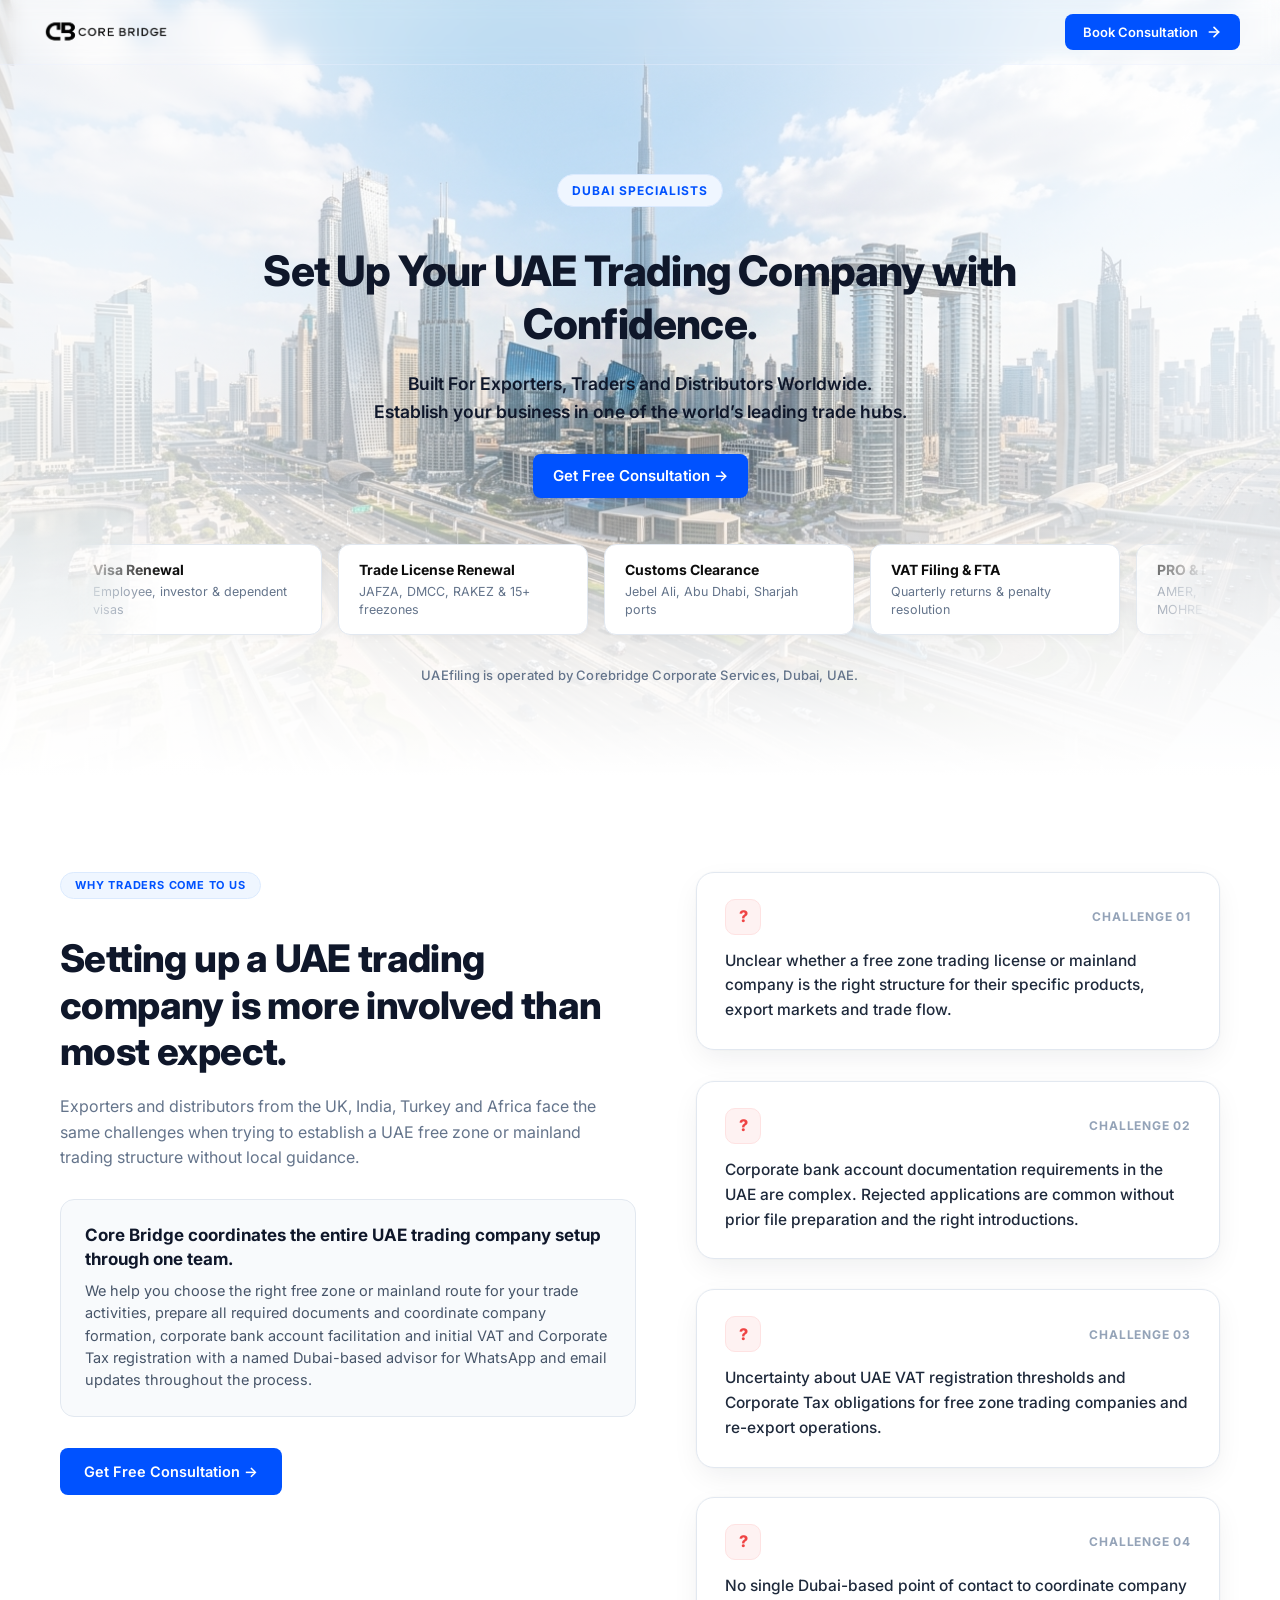
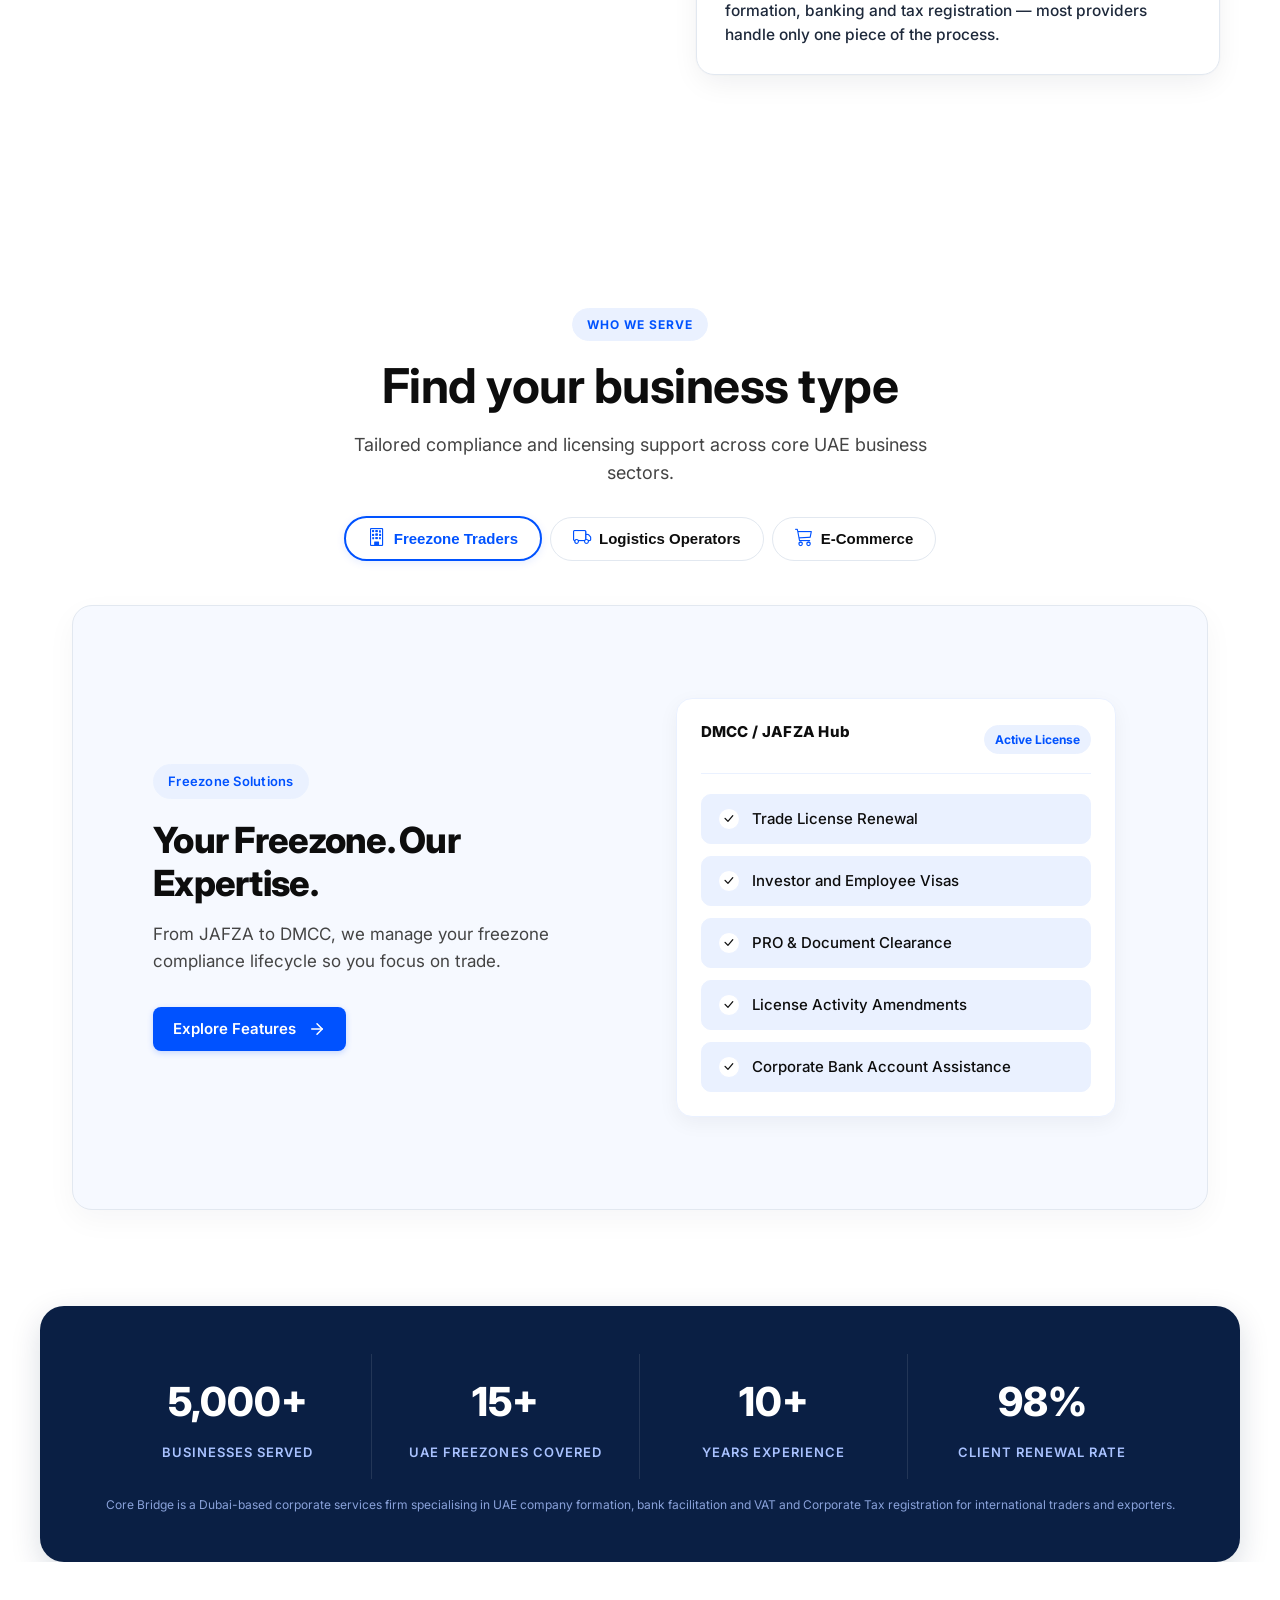
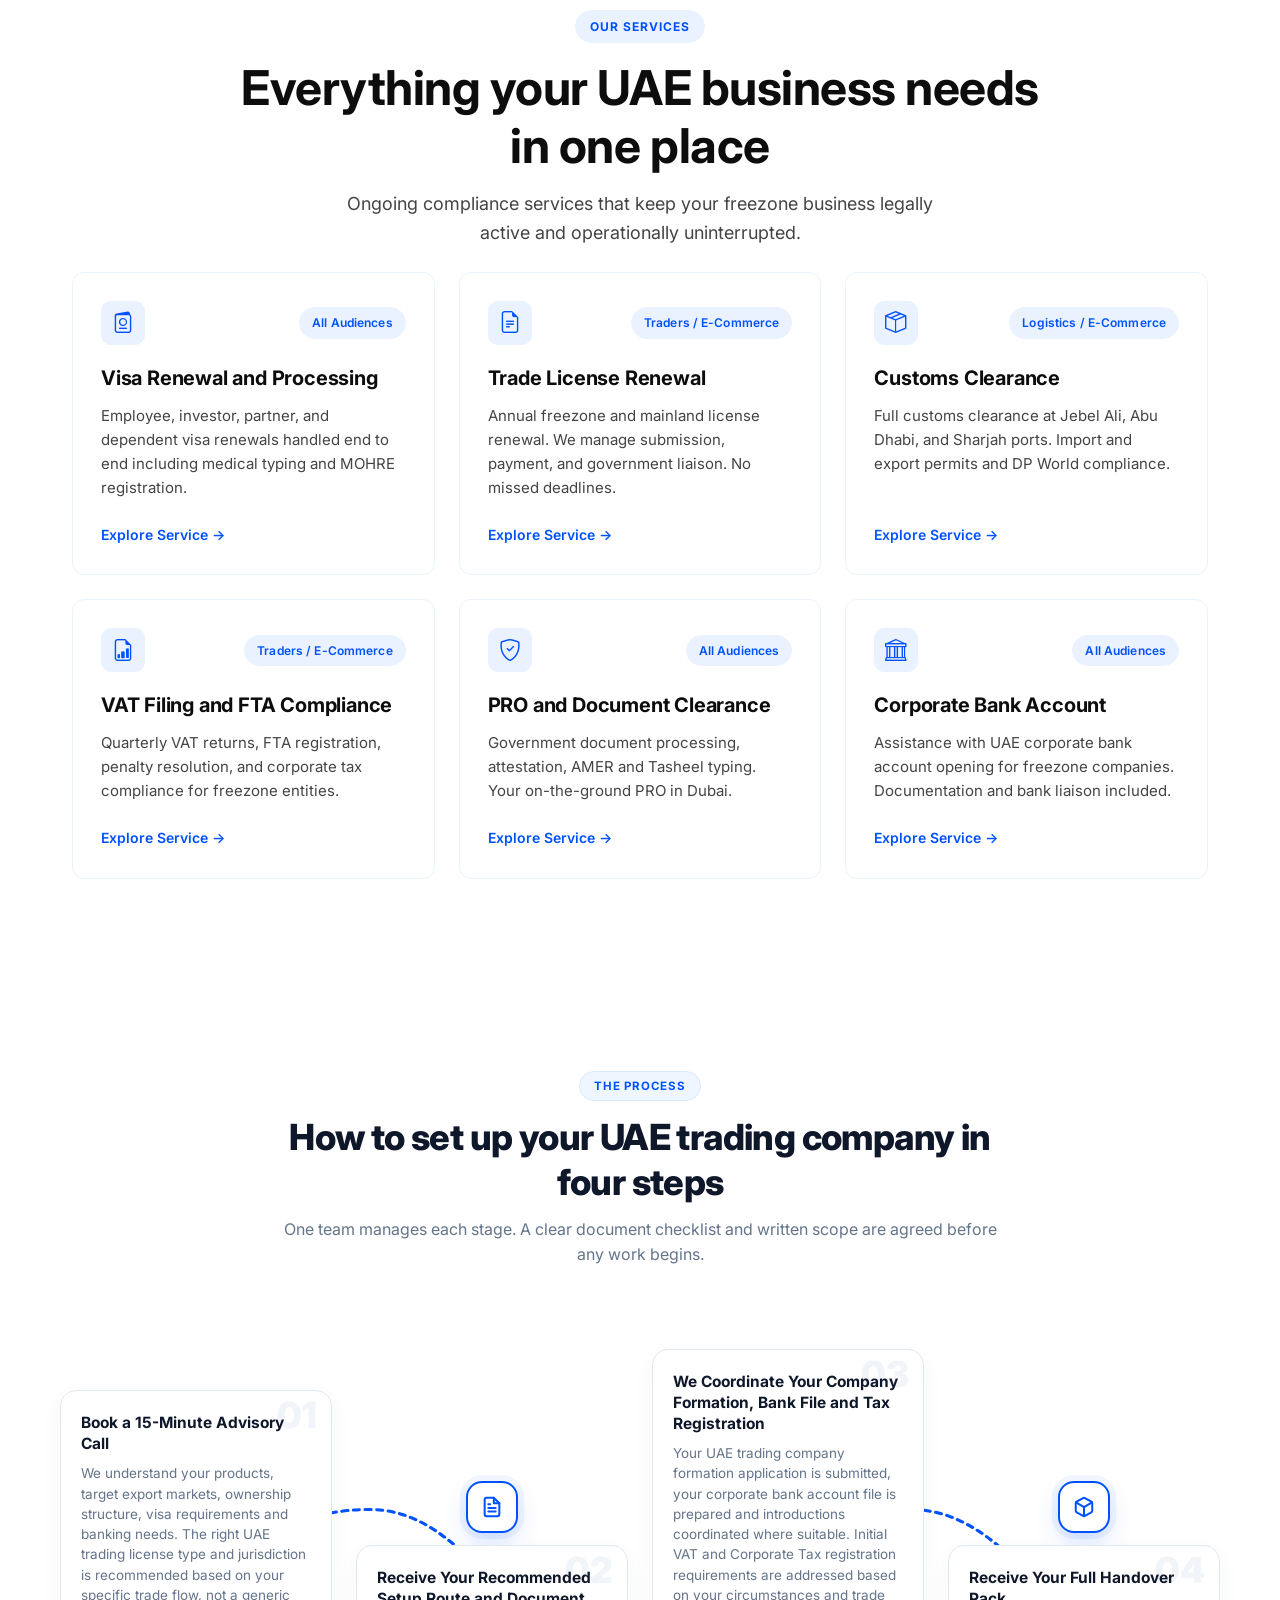
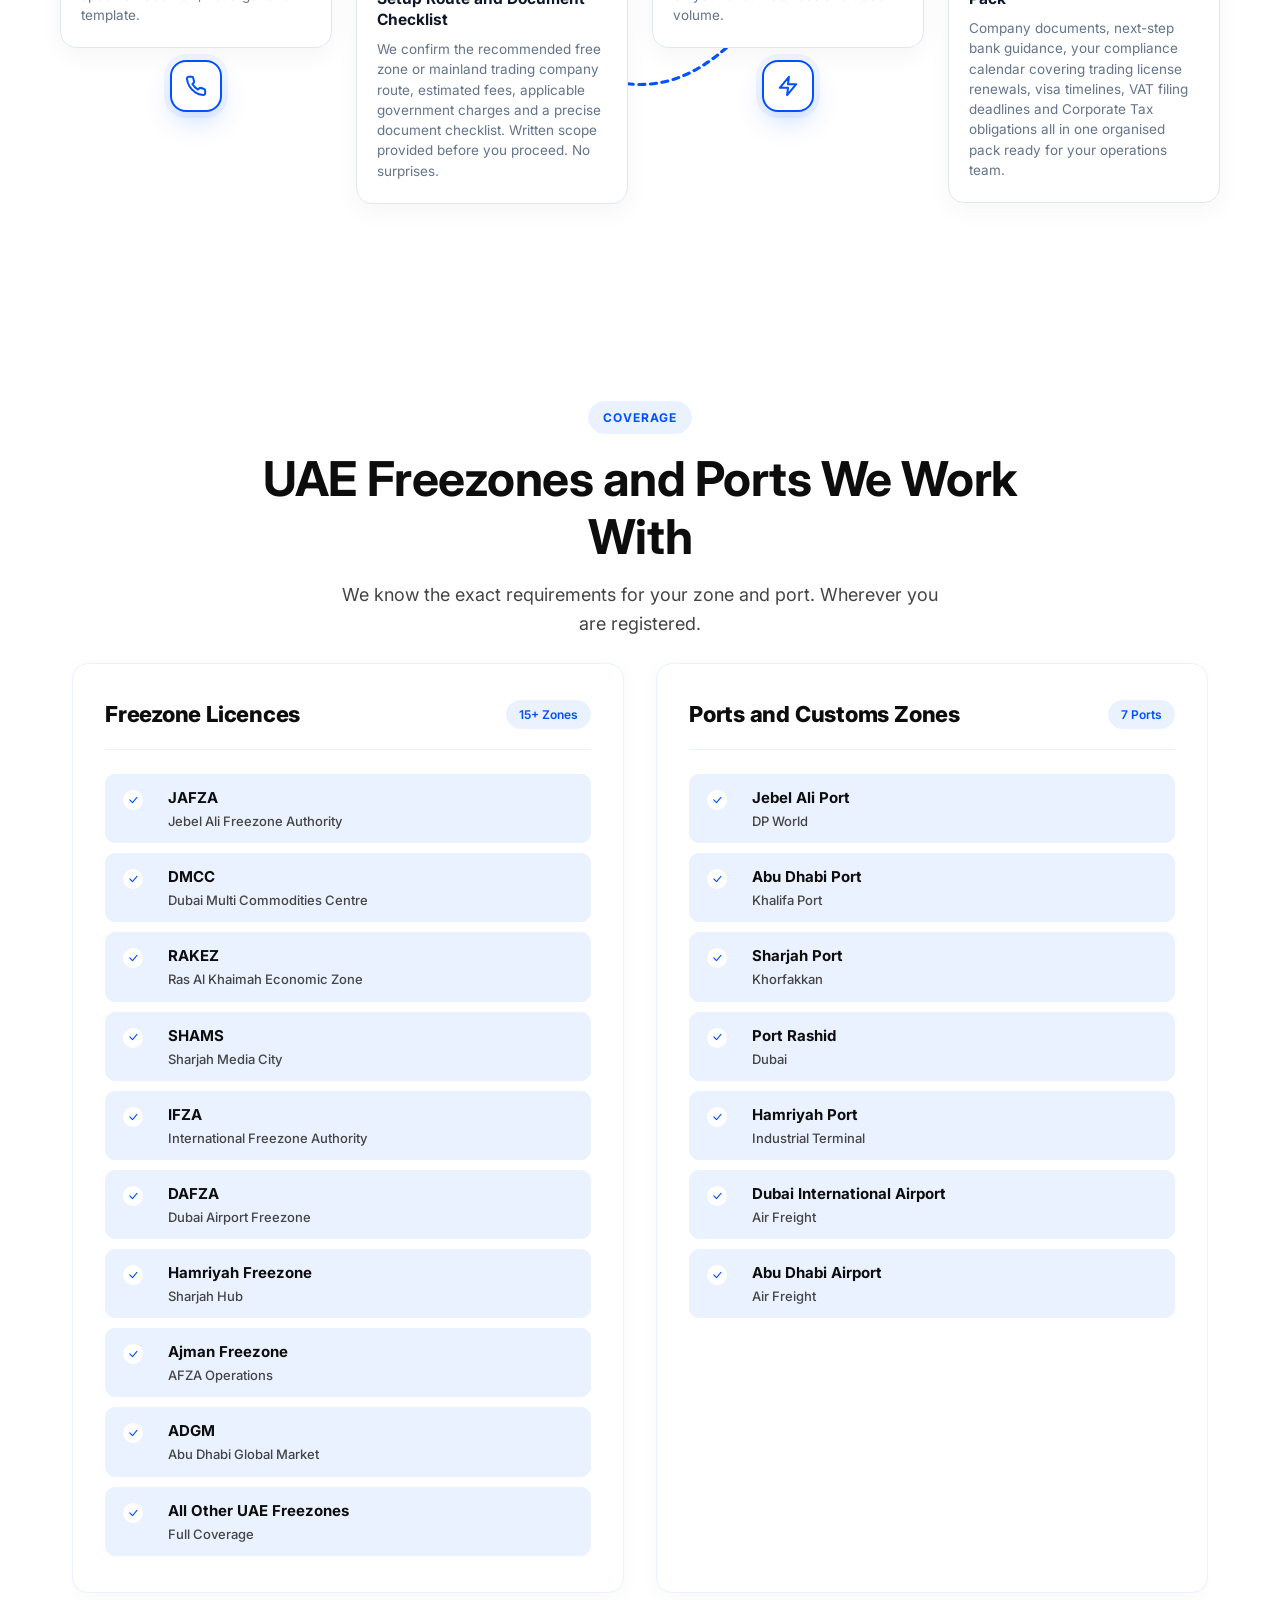
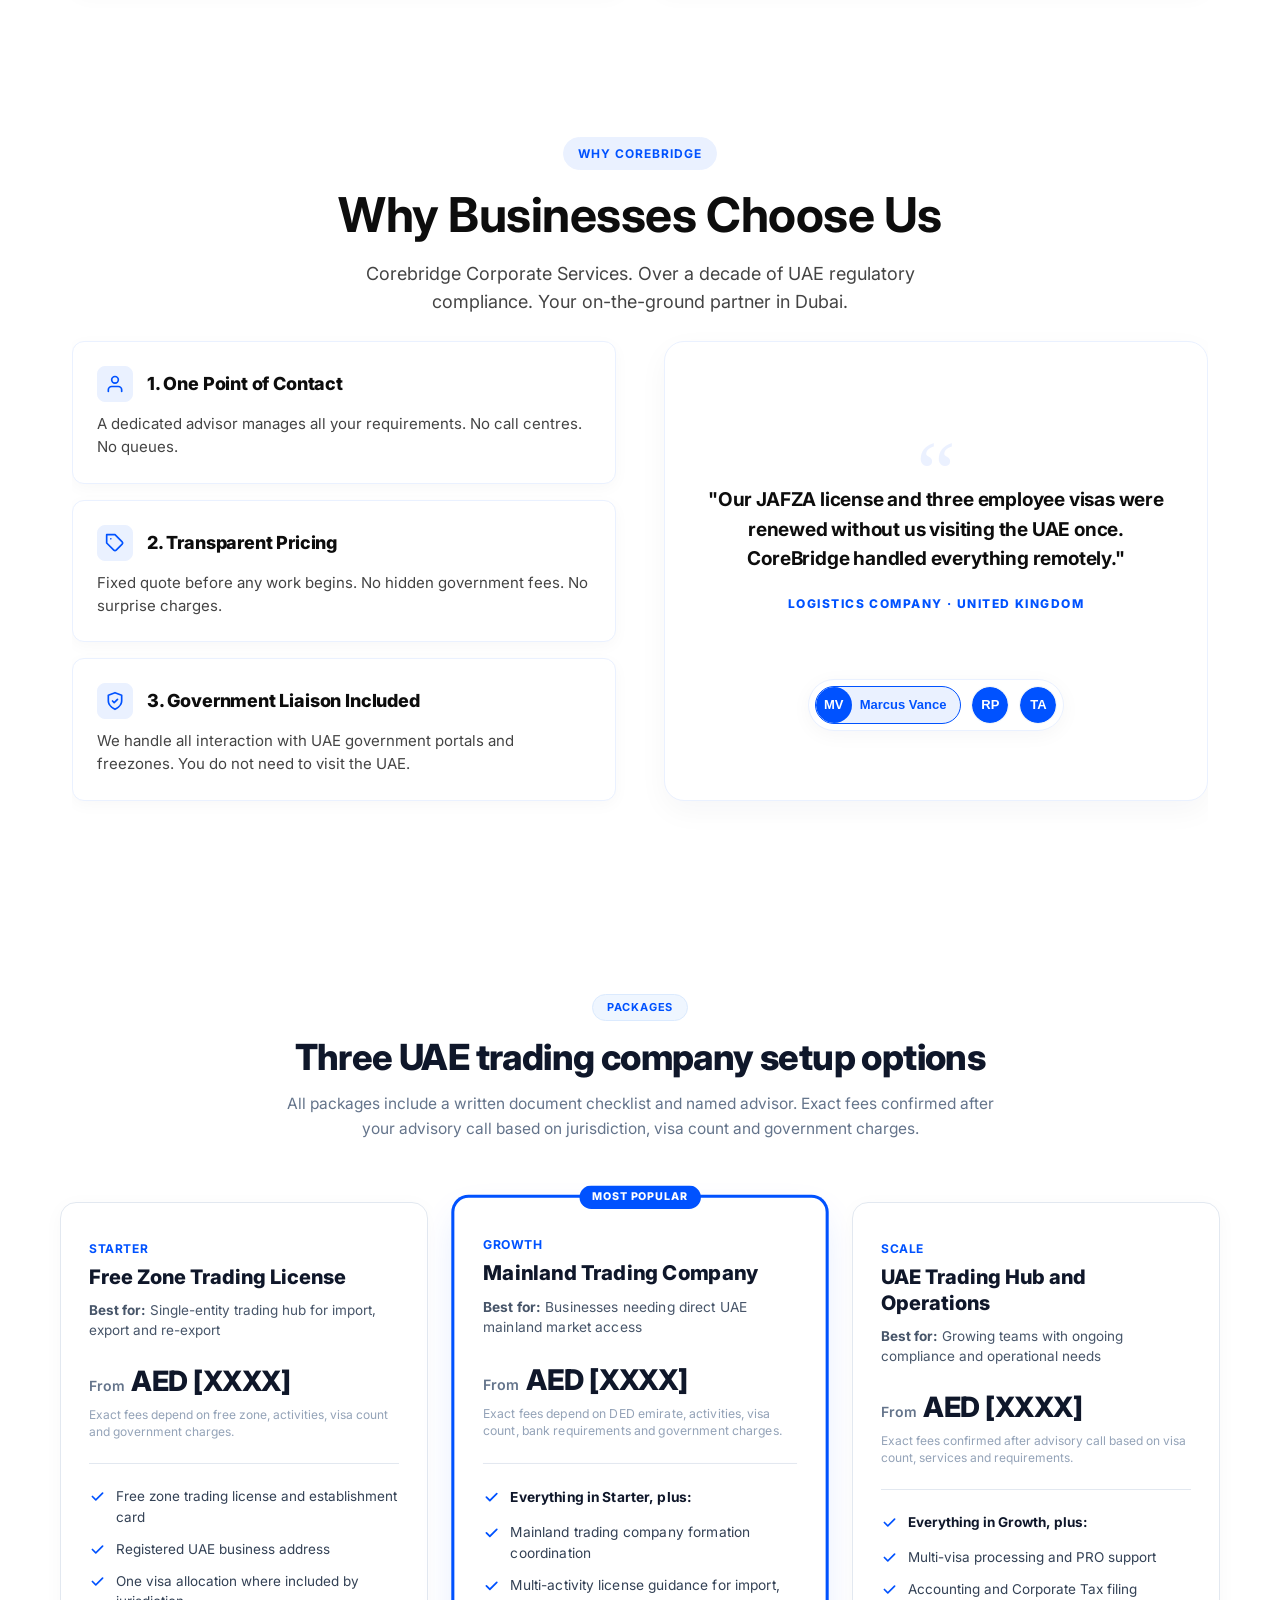
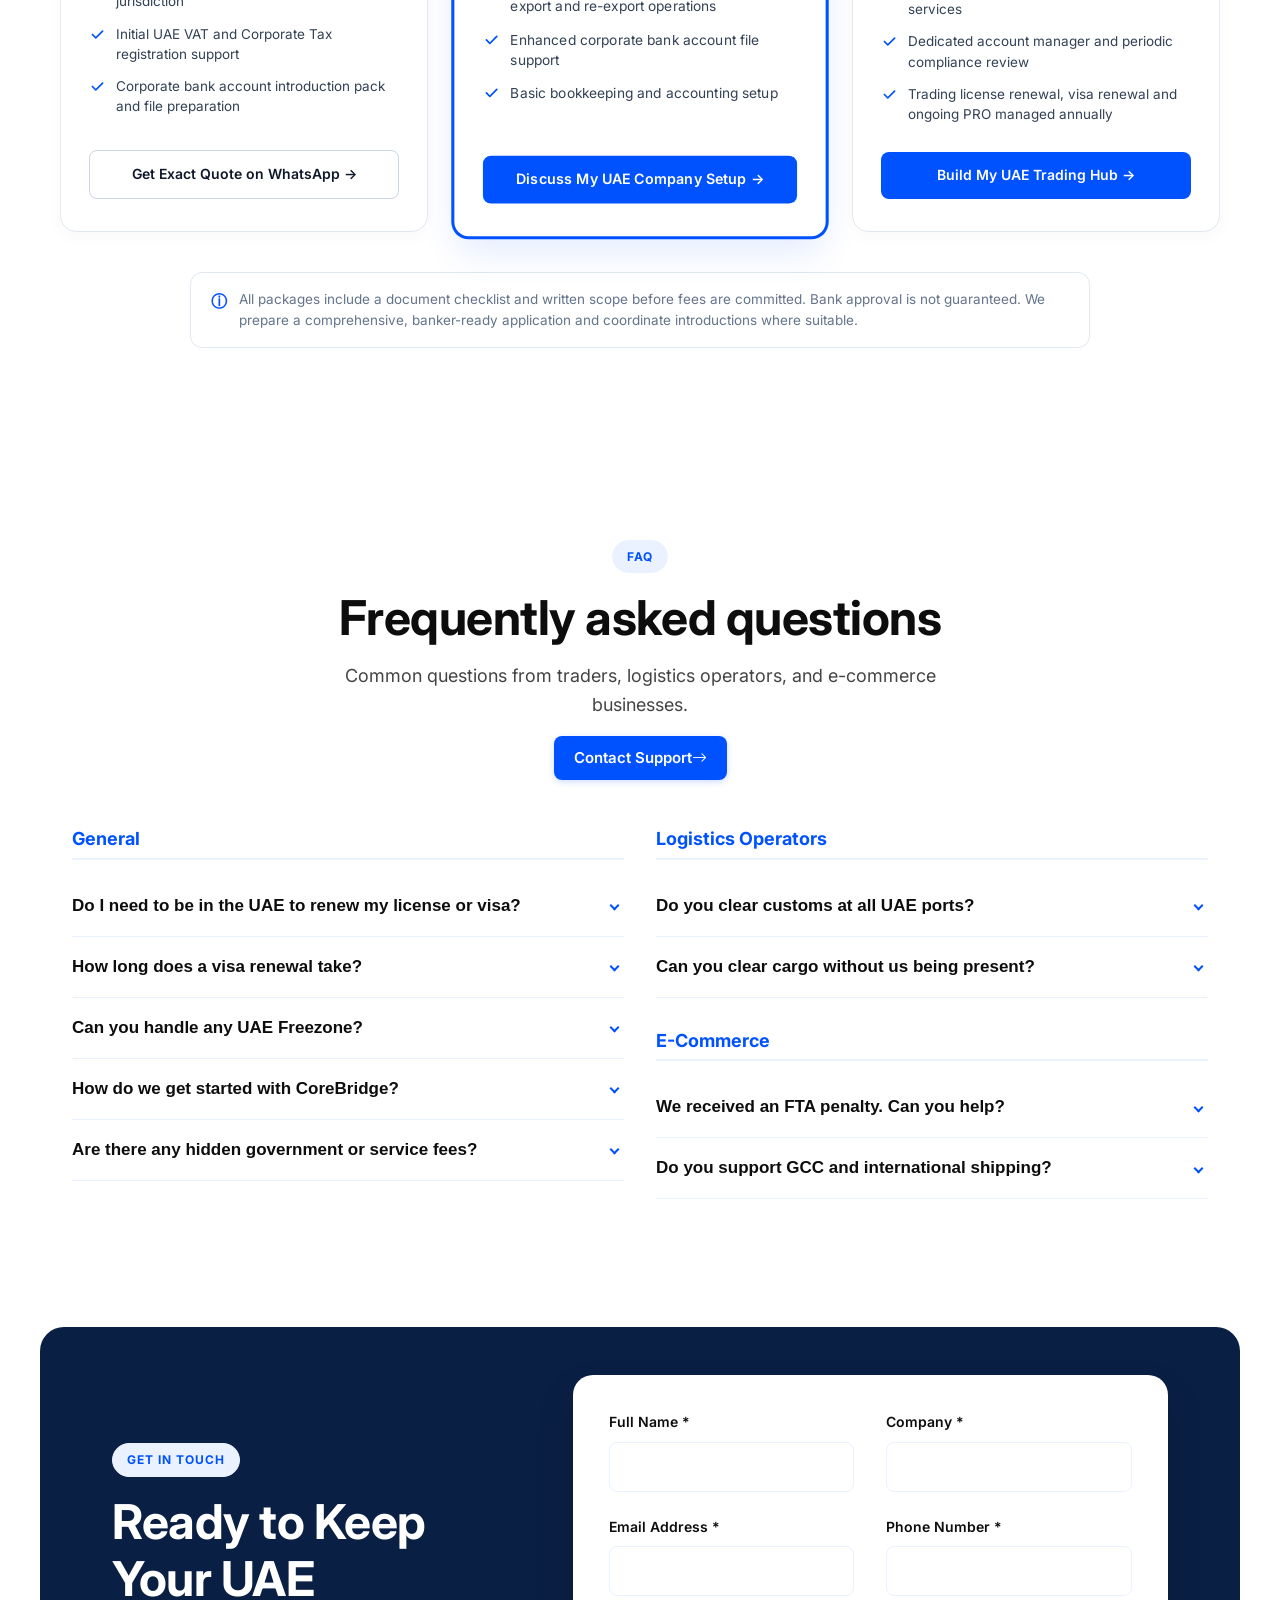
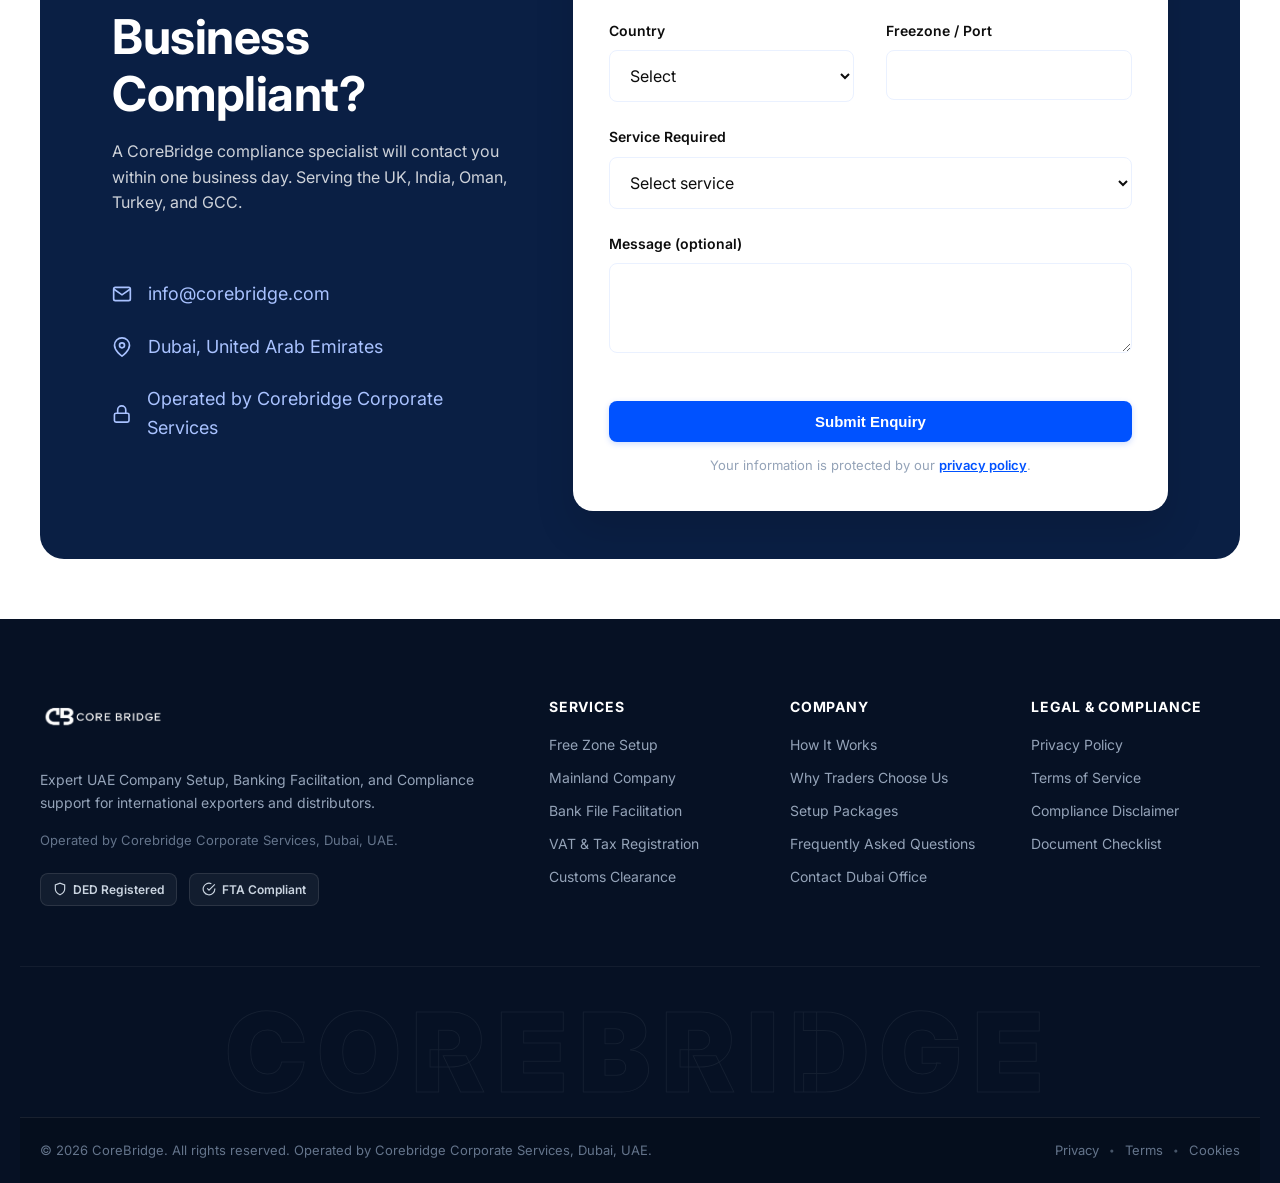
==== index.html @ 7301db58 "style(hero): format hero title to 2 clean lines on mobile and balance subtitle proportions" ====
<!DOCTYPE html>
<html lang="en">

<head>
    <meta charset="UTF-8">
    <meta name="viewport" content="width=device-width, initial-scale=1.0">
    <title>CoreBridge - Compliance Solutions</title>
    <link rel="icon"
        href="[data-uri]"
        type="image/x-icon">
    <meta name="description"
        content="Expert UAE Compliance. Visa renewals, trade license renewals, PRO services, customs clearance, and VAT filing.">
    <link rel="preconnect" href="https://fonts.googleapis.com">
    <link rel="preconnect" href="https://fonts.gstatic.com" crossorigin>
    <link href="https://fonts.googleapis.com/css2?family=Inter:wght@400;500;600;700;800&display=swap" rel="stylesheet">
    <link rel="stylesheet" href="styles.css?v=2">
    <link rel="stylesheet" href="https://cdn.jsdelivr.net/npm/bootstrap-icons@1.11.3/font/bootstrap-icons.min.css">
</head>

<body>

    <!-- 1. Navbar -->
    <nav class="navbar" id="navbar">
        <div class="container navbar-inner">
            <a href="#" class="logo-link">
                <img src="assest/cb logo.png" alt="CoreBridge Logo" class="logo-img">
                <span class="sr-only">CoreBridge</span>
            </a>
            <div class="nav-contact">
                <a href="tel:+971586450918" class="nav-cta-btn"
                    style="background-color: #0052FF !important; color: #FFFFFF !important; border: none !important;">
                    <span>Book Consultation</span>
                    <svg class="nav-cta-arrow" xmlns="http://www.w3.org/2000/svg" width="16" height="16"
                        viewBox="0 0 24 24" fill="none" stroke="currentColor" stroke-width="2.5" stroke-linecap="round"
                        stroke-linejoin="round">
                        <line x1="5" y1="12" x2="19" y2="12"></line>
                        <polyline points="12 5 19 12 12 19"></polyline>
                    </svg>
                </a>
                <button class="hamburger" aria-label="Toggle navigation">
                    <svg viewBox="0 0 24 24" width="24" height="24" stroke="currentColor" stroke-width="2" fill="none">
                        <line x1="3" y1="12" x2="21" y2="12"></line>
                        <line x1="3" y1="6" x2="21" y2="6"></line>
                        <line x1="3" y1="18" x2="21" y2="18"></line>
                    </svg>
                </button>
            </div>
        </div>
    </nav>

    <!-- Mobile Navigation Overlay -->
    <div class="mobile-nav-overlay mobile-menu" id="mobile-nav">
        <div class="mobile-menu-header">
            <div class="mobile-logo-wrap">
                <img src="assest/cb logo.png" alt="Core Bridge Logo" class="mobile-nav-logo" onerror="this.onerror=null; this.src='assest/cb logo.png';">
            </div>
            <button class="mobile-close-btn mobile-menu-close" id="mobile-menu-close" aria-label="Close Menu">&times;</button>
        </div>
        <nav class="mobile-nav-links mobile-nav-content">
            <a href="#why-traders-come-to-us" class="mobile-link mobile-nav-link">Why Us</a>
            <a href="#who-we-serve" class="mobile-link mobile-nav-link">Who We Serve</a>
            <a href="#process" class="mobile-link mobile-nav-link">The Process</a>
            <a href="#packages" class="mobile-link mobile-nav-link">Packages</a>
            <a href="#faq" class="mobile-link mobile-nav-link">FAQ</a>
            <a href="#contact" class="mobile-cta-btn mobile-nav-link">Get In Touch &rarr;</a>
        </nav>
    </div>

    <!-- 2. Hero Section -->
    <header class="hero hero-section hero-bg-skyline" id="hero">
        <div class="container hero-inner hero-container">
            <div class="hero-pill-badge pill-badge section-eyebrow"
                style="background-color: #EFF6FF !important; color: #0052FF !important; border: 1px solid #DBEAFE !important;">DUBAI SPECIALISTS</div>
            <h1 class="hero-title">Set Up Your UAE Trading Company <br class="mobile-only-break">with Confidence.</h1>
            <p class="hero-subtitle">
                Built For Exporters, Traders and Distributors Worldwide.<br class="desktop-break"> 
                Establish your business in one of the world’s leading trade hubs.
            </p>
            <div class="hero-actions hero-cta-group">
                <a href="#contact" class="btn btn-flow btn-primary"
                    style="background-color: #0052FF !important; color: #FFFFFF !important; border: none !important;">
                    <span class="btn-flow-text">Get Free Consultation &rarr;</span>
                </a>
            </div>

            <div class="hero-features-wrapper">
                <div class="hero-features-track">
                    <!-- Set 1 (Original 5) -->
                    <div class="feature-card">
                        <h4>Visa Renewal</h4>
                        <p>Employee, investor & dependent visas</p>
                    </div>
                    <div class="feature-card">
                        <h4>Trade License Renewal</h4>
                        <p>JAFZA, DMCC, RAKEZ & 15+ freezones</p>
                    </div>
                    <div class="feature-card">
                        <h4>Customs Clearance</h4>
                        <p>Jebel Ali, Abu Dhabi, Sharjah ports</p>
                    </div>
                    <div class="feature-card">
                        <h4>VAT Filing & FTA</h4>
                        <p>Quarterly returns & penalty resolution</p>
                    </div>
                    <div class="feature-card">
                        <h4>PRO & Document</h4>
                        <p>AMER, Tasheel, attestation & MOHRE</p>
                    </div>

                    <!-- Set 2 (Duplicate 5 for seamless infinite loop) -->
                    <div class="feature-card">
                        <h4>Visa Renewal</h4>
                        <p>Employee, investor & dependent visas</p>
                    </div>
                    <div class="feature-card">
                        <h4>Trade License Renewal</h4>
                        <p>JAFZA, DMCC, RAKEZ & 15+ freezones</p>
                    </div>
                    <div class="feature-card">
                        <h4>Customs Clearance</h4>
                        <p>Jebel Ali, Abu Dhabi, Sharjah ports</p>
                    </div>
                    <div class="feature-card">
                        <h4>VAT Filing & FTA</h4>
                        <p>Quarterly returns & penalty resolution</p>
                    </div>
                    <div class="feature-card">
                        <h4>PRO & Document</h4>
                        <p>AMER, Tasheel, attestation & MOHRE</p>
                    </div>
                </div>
            </div>
            <p class="hero-operated-highlight">
                UAEfiling is operated by Corebridge Corporate Services, Dubai, UAE.
            </p>
        </div>
    </header>

    <!-- Section 2.5: Why Traders Come to Us -->
    <section class="traders-section" id="why-traders-come-to-us">
        <div class="traders-container">

            <!-- Left Column: Sticky Solution Content -->
            <div class="traders-left-sticky">
                <div class="traders-pill-badge">WHY TRADERS COME TO US</div>

                <h2 class="traders-main-title">Setting up a UAE trading company is more involved than most expect.</h2>

                <p class="traders-intro-desc">
                    Exporters and distributors from the UK, India, Turkey and Africa face the same challenges when
                    trying to establish a UAE free zone or mainland trading structure without local guidance.
                </p>

                <div class="traders-solution-box">
                    <h3 class="solution-heading">Core Bridge coordinates the entire UAE trading company setup through
                        one team.</h3>
                    <p class="solution-desc">
                        We help you choose the right free zone or mainland route for your trade activities, prepare all
                        required documents and coordinate company formation, corporate bank account facilitation and
                        initial VAT and Corporate Tax registration with a named Dubai-based advisor for WhatsApp and
                        email updates throughout the process.
                    </p>
                </div>

                <div class="traders-action-row">
                    <a href="#contact" class="traders-btn-primary">Get Free Consultation &rarr;</a>
                </div>
            </div>

            <!-- Right Column: Stacking Sticky Challenge Cards -->
            <div class="traders-right-stack">

                <!-- Card 1 -->
                <div class="stack-challenge-card" style="--card-index: 0;">
                    <div class="challenge-card-inner">
                        <div class="challenge-header">
                            <div class="challenge-icon-box">
                                <span class="q-mark">?</span>
                            </div>
                            <span class="challenge-badge">Challenge 01</span>
                        </div>
                        <p class="challenge-text">
                            Unclear whether a free zone trading license or mainland company is the right structure for
                            their specific products, export markets and trade flow.
                        </p>
                    </div>
                </div>

                <!-- Card 2 -->
                <div class="stack-challenge-card" style="--card-index: 1;">
                    <div class="challenge-card-inner">
                        <div class="challenge-header">
                            <div class="challenge-icon-box">
                                <span class="q-mark">?</span>
                            </div>
                            <span class="challenge-badge">Challenge 02</span>
                        </div>
                        <p class="challenge-text">
                            Corporate bank account documentation requirements in the UAE are complex. Rejected
                            applications are common without prior file preparation and the right introductions.
                        </p>
                    </div>
                </div>

                <!-- Card 3 -->
                <div class="stack-challenge-card" style="--card-index: 2;">
                    <div class="challenge-card-inner">
                        <div class="challenge-header">
                            <div class="challenge-icon-box">
                                <span class="q-mark">?</span>
                            </div>
                            <span class="challenge-badge">Challenge 03</span>
                        </div>
                        <p class="challenge-text">
                            Uncertainty about UAE VAT registration thresholds and Corporate Tax obligations for free
                            zone trading companies and re-export operations.
                        </p>
                    </div>
                </div>

                <!-- Card 4 -->
                <div class="stack-challenge-card" style="--card-index: 3;">
                    <div class="challenge-card-inner">
                        <div class="challenge-header">
                            <div class="challenge-icon-box">
                                <span class="q-mark">?</span>
                            </div>
                            <span class="challenge-badge">Challenge 04</span>
                        </div>
                        <p class="challenge-text">
                            No single Dubai-based point of contact to coordinate company formation, banking and tax
                            registration &mdash; most providers handle only one piece of the process.
                        </p>
                    </div>
                </div>

            </div>
        </div>
    </section>

    <!-- 3. Audience Selector (Shadcn Feature108 Adaptation) -->
    <section class="serve-section" id="audience-selector">
        <div class="container">
            <div class="section-header center">
                <span class="section-eyebrow"
                    style="background-color: #EAF1FF !important; background: #EAF1FF !important; color: #0052FF !important; border: 1px solid #EAF1FF !important;">WHO
                    WE SERVE</span>
                <h2 class="section-title">Find your business type</h2>
                <p class="section-subtitle">Tailored compliance and licensing support across core UAE business sectors.
                </p>
            </div>

            <div class="serve-tabs-wrapper">
                <!-- Tabs Navigation Bar -->
                <div class="serve-tabs-nav" role="tablist">
                    <button class="serve-tab-trigger" data-state="active" data-target="serve-tab-1" role="tab"
                        aria-selected="true">
                        <i class="bi bi-building serve-tab-icon" style="font-size: 18px;"></i>
                        <span>Freezone Traders</span>
                    </button>
                    <button class="serve-tab-trigger" data-state="inactive" data-target="serve-tab-2" role="tab"
                        aria-selected="false">
                        <i class="bi bi-truck serve-tab-icon" style="font-size: 18px;"></i>
                        <span>Logistics Operators</span>
                    </button>
                    <button class="serve-tab-trigger" data-state="inactive" data-target="serve-tab-3" role="tab"
                        aria-selected="false">
                        <i class="bi bi-cart3 serve-tab-icon" style="font-size: 18px;"></i>
                        <span>E-Commerce</span>
                    </button>
                </div>

                <!-- Main Rounded Card Container (.serve-card-box) -->
                <div class="serve-card-box">
                    <!-- Tab 1 Panel: Freezone Traders -->
                    <div class="tab-panel active" id="serve-tab-1" role="tabpanel">
                        <div class="serve-panel-grid">
                            <div class="serve-panel-left">
                                <span class="serve-badge"
                                    style="background-color: #EAF1FF !important; background: #EAF1FF !important; color: #0052FF !important; border: 1px solid #EAF1FF !important;">Freezone
                                    Solutions</span>
                                <h3 class="serve-panel-title">Your Freezone. Our Expertise.</h3>
                                <p class="serve-panel-desc">From JAFZA to DMCC, we manage your freezone compliance
                                    lifecycle so you focus on trade.</p>
                                <a href="#contact" class="btn btn-flow serve-cta-btn"
                                    style="background-color: #0052FF !important; background: #0052FF !important; color: #FFFFFF !important; border: none !important;">
                                    <span class="btn-flow-text">Explore Features</span>
                                    <svg class="btn-flow-icon" xmlns="http://www.w3.org/2000/svg" width="18" height="18"
                                        viewBox="0 0 24 24" fill="none" stroke="currentColor" stroke-width="2"
                                        stroke-linecap="round" stroke-linejoin="round">
                                        <line x1="5" y1="12" x2="19" y2="12"></line>
                                        <polyline points="12 5 19 12 12 19"></polyline>
                                    </svg>
                                </a>
                            </div>
                            <div class="serve-panel-right">
                                <div class="serve-graphic-container">
                                    <div class="serve-graphic-card hub-showcase-card">
                                        <div class="graphic-card-header hub-header">
                                            <h4 class="graphic-chip">DMCC / JAFZA Hub</h4>
                                            <span class="graphic-status-tag active-license-pill"
                                                style="background-color: #EAF1FF !important; background: #EAF1FF !important; color: #0052FF !important; border: 1px solid #EAF1FF !important;">Active
                                                License</span>
                                        </div>
                                        <ul class="graphic-feature-list">
                                            <li><span class="check-dot"><i class="bi bi-check-lg"></i></span> Trade
                                                License Renewal</li>
                                            <li><span class="check-dot"><i class="bi bi-check-lg"></i></span> Investor
                                                and Employee Visas</li>
                                            <li><span class="check-dot"><i class="bi bi-check-lg"></i></span> PRO &
                                                Document Clearance</li>
                                            <li><span class="check-dot"><i class="bi bi-check-lg"></i></span> License
                                                Activity Amendments</li>
                                            <li><span class="check-dot"><i class="bi bi-check-lg"></i></span> Corporate
                                                Bank Account Assistance</li>
                                        </ul>
                                    </div>
                                </div>
                            </div>
                        </div>
                    </div>

                    <!-- Tab 2 Panel: Logistics Operators -->
                    <div class="tab-panel" id="serve-tab-2" role="tabpanel">
                        <div class="serve-panel-grid">
                            <div class="serve-panel-left">
                                <span class="serve-badge"
                                    style="background-color: #EAF1FF !important; background: #EAF1FF !important; color: #0052FF !important; border: 1px solid #EAF1FF !important;">Logistics
                                    Tactics</span>
                                <h3 class="serve-panel-title">Seamless Logistics, Dubai Focus.</h3>
                                <p class="serve-panel-desc">Simplify customs brokerage and VAT filing for your global
                                    supply chain hub in Dubai.</p>
                                <a href="#contact" class="btn btn-flow serve-cta-btn"
                                    style="background-color: #0052FF !important; background: #0052FF !important; color: #FFFFFF !important; border: none !important;">
                                    <span class="btn-flow-text">See Logistics Plans</span>
                                    <svg class="btn-flow-icon" xmlns="http://www.w3.org/2000/svg" width="18" height="18"
                                        viewBox="0 0 24 24" fill="none" stroke="currentColor" stroke-width="2"
                                        stroke-linecap="round" stroke-linejoin="round">
                                        <line x1="5" y1="12" x2="19" y2="12"></line>
                                        <polyline points="12 5 19 12 12 19"></polyline>
                                    </svg>
                                </a>
                            </div>
                            <div class="serve-panel-right">
                                <div class="serve-graphic-container">
                                    <div class="serve-graphic-card hub-showcase-card">
                                        <div class="graphic-card-header hub-header">
                                            <h4 class="graphic-chip">Jebel Ali & UAE Ports</h4>
                                            <span class="graphic-status-tag status-cyan active-license-pill"
                                                style="background-color: #EAF1FF !important; background: #EAF1FF !important; color: #0052FF !important; border: 1px solid #EAF1FF !important;">Customs
                                                Cleared</span>
                                        </div>
                                        <ul class="graphic-feature-list">
                                            <li><span class="check-dot"><i class="bi bi-check-lg"></i></span> Customs
                                                Clearance — All Ports</li>
                                            <li><span class="check-dot"><i class="bi bi-check-lg"></i></span> Import &
                                                Export Permits</li>
                                            <li><span class="check-dot"><i class="bi bi-check-lg"></i></span> Bonded
                                                Warehouse Docs</li>
                                            <li><span class="check-dot"><i class="bi bi-check-lg"></i></span> Labour &
                                                Visa Compliance</li>
                                            <li><span class="check-dot"><i class="bi bi-check-lg"></i></span> DP World
                                                Integration</li>
                                        </ul>
                                    </div>
                                </div>
                            </div>
                        </div>
                    </div>

                    <!-- Tab 3 Panel: E-Commerce -->
                    <div class="tab-panel" id="serve-tab-3" role="tabpanel">
                        <div class="serve-panel-grid">
                            <div class="serve-panel-left">
                                <span class="serve-badge"
                                    style="background-color: #EAF1FF !important; background: #EAF1FF !important; color: #0052FF !important; border: 1px solid #EAF1FF !important;">E-Commerce
                                    Suite</span>
                                <h3 class="serve-panel-title">E-Com License, Local Launch.</h3>
                                <p class="serve-panel-desc">Complete business license setup and FTA VAT compliance for
                                    Dubai based E-Commerce stores.</p>
                                <a href="#contact" class="btn btn-flow serve-cta-btn"
                                    style="background-color: #0052FF !important; background: #0052FF !important; color: #FFFFFF !important; border: none !important;">
                                    <span class="btn-flow-text">See E-Com Options</span>
                                    <svg class="btn-flow-icon" xmlns="http://www.w3.org/2000/svg" width="18" height="18"
                                        viewBox="0 0 24 24" fill="none" stroke="currentColor" stroke-width="2"
                                        stroke-linecap="round" stroke-linejoin="round">
                                        <line x1="5" y1="12" x2="19" y2="12"></line>
                                        <polyline points="12 5 19 12 12 19"></polyline>
                                    </svg>
                                </a>
                            </div>
                            <div class="serve-panel-right">
                                <div class="serve-graphic-container">
                                    <div class="serve-graphic-card hub-showcase-card">
                                        <div class="graphic-card-header hub-header">
                                            <h4 class="graphic-chip">FTA & VAT Filing</h4>
                                            <span class="graphic-status-tag status-emerald active-license-pill"
                                                style="background-color: #EAF1FF !important; background: #EAF1FF !important; color: #0052FF !important; border: 1px solid #EAF1FF !important;">100%
                                                Compliant</span>
                                        </div>
                                        <ul class="graphic-feature-list">
                                            <li><span class="check-dot"><i class="bi bi-check-lg"></i></span> VAT Reg &
                                                Quarterly Returns</li>
                                            <li><span class="check-dot"><i class="bi bi-check-lg"></i></span> FTA
                                                Penalty Waiver Support</li>
                                            <li><span class="check-dot"><i class="bi bi-check-lg"></i></span> Import
                                                Permit Clearance</li>
                                            <li><span class="check-dot"><i class="bi bi-check-lg"></i></span> Partner &
                                                Employee Visas</li>
                                            <li><span class="check-dot"><i class="bi bi-check-lg"></i></span> E-Com
                                                License Amendments</li>
                                        </ul>
                                    </div>
                                </div>
                            </div>
                        </div>
                    </div>
                </div>
            </div>
        </div>
    </section>

    <!-- 4. Trust Bar -->
    <section class="trust-bar scroll-reveal" id="trust-bar">
        <div class="container trust-grid">
            <div class="trust-stat">
                <span class="stat-number" data-target="5000" data-suffix="+">0</span>
                <span class="stat-label">Businesses Served</span>
            </div>
            <div class="trust-stat">
                <span class="stat-number" data-target="15" data-suffix="+">0</span>
                <span class="stat-label">UAE Freezones Covered</span>
            </div>
            <div class="trust-stat">
                <span class="stat-number" data-target="10" data-suffix="+">0</span>
                <span class="stat-label">Years Experience</span>
            </div>
            <div class="trust-stat">
                <span class="stat-number" data-target="98" data-suffix="%">0</span>
                <span class="stat-label">Client Renewal Rate</span>
            </div>
        </div>
        <div class="container">
            <p class="trust-disclaimer">Core Bridge is a Dubai-based corporate services firm specialising in UAE company
                formation, bank facilitation and VAT and Corporate Tax registration for international traders and
                exporters.</p>
        </div>
    </section>

    <!-- 5. Services Section -->
    <section class="section services-section scroll-reveal" id="services">
        <div class="container">
            <div class="section-header center">
                <span class="section-eyebrow"
                    style="background-color: #EAF1FF !important; background: #EAF1FF !important; color: #0052FF !important; border: 1px solid #EAF1FF !important;">OUR
                    SERVICES</span>
                <h2 class="section-title">Everything your UAE business needs in one place</h2>
                <p class="section-subtitle">Ongoing compliance services that keep your freezone business legally active
                    and operationally uninterrupted.</p>
            </div>

            <div class="services-grid stagger-container scroll-reveal">
                <!-- Card 1: Visa Renewal -->
                <div class="service-card scroll-reveal-child">
                    <div class="service-card-header">
                        <div class="service-icon-box">
                            <i class="bi bi-passport" style="font-size: 22px;"></i>
                        </div>
                        <span class="service-tag">All Audiences</span>
                    </div>
                    <h3>Visa Renewal and Processing</h3>
                    <p>Employee, investor, partner, and dependent visa renewals handled end to end including medical
                        typing and MOHRE registration.</p>
                    <a href="#contact" class="service-card-link">Explore Service &rarr;</a>
                </div>

                <!-- Card 2: Trade License Renewal -->
                <div class="service-card scroll-reveal-child">
                    <div class="service-card-header">
                        <div class="service-icon-box">
                            <i class="bi bi-file-earmark-text" style="font-size: 22px;"></i>
                        </div>
                        <span class="service-tag">Traders / E-Commerce</span>
                    </div>
                    <h3>Trade License Renewal</h3>
                    <p>Annual freezone and mainland license renewal. We manage submission, payment, and government
                        liaison. No missed deadlines.</p>
                    <a href="#contact" class="service-card-link">Explore Service &rarr;</a>
                </div>

                <!-- Card 3: Customs Clearance -->
                <div class="service-card scroll-reveal-child">
                    <div class="service-card-header">
                        <div class="service-icon-box">
                            <i class="bi bi-box-seam" style="font-size: 22px;"></i>
                        </div>
                        <span class="service-tag">Logistics / E-Commerce</span>
                    </div>
                    <h3>Customs Clearance</h3>
                    <p>Full customs clearance at Jebel Ali, Abu Dhabi, and Sharjah ports. Import and export permits and
                        DP World compliance.</p>
                    <a href="#contact" class="service-card-link">Explore Service &rarr;</a>
                </div>

                <!-- Card 4: VAT Filing -->
                <div class="service-card scroll-reveal-child">
                    <div class="service-card-header">
                        <div class="service-icon-box">
                            <i class="bi bi-file-earmark-bar-graph" style="font-size: 22px;"></i>
                        </div>
                        <span class="service-tag">Traders / E-Commerce</span>
                    </div>
                    <h3>VAT Filing and FTA Compliance</h3>
                    <p>Quarterly VAT returns, FTA registration, penalty resolution, and corporate tax compliance for
                        freezone entities.</p>
                    <a href="#contact" class="service-card-link">Explore Service &rarr;</a>
                </div>

                <!-- Card 5: PRO and Document Clearance -->
                <div class="service-card scroll-reveal-child">
                    <div class="service-card-header">
                        <div class="service-icon-box">
                            <i class="bi bi-shield-check" style="font-size: 22px;"></i>
                        </div>
                        <span class="service-tag">All Audiences</span>
                    </div>
                    <h3>PRO and Document Clearance</h3>
                    <p>Government document processing, attestation, AMER and Tasheel typing. Your on-the-ground PRO in
                        Dubai.</p>
                    <a href="#contact" class="service-card-link">Explore Service &rarr;</a>
                </div>

                <!-- Card 6: Corporate Bank Account -->
                <div class="service-card scroll-reveal-child">
                    <div class="service-card-header">
                        <div class="service-icon-box">
                            <i class="bi bi-bank" style="font-size: 22px;"></i>
                        </div>
                        <span class="service-tag">All Audiences</span>
                    </div>
                    <h3>Corporate Bank Account</h3>
                    <p>Assistance with UAE corporate bank account opening for freezone companies. Documentation and bank
                        liaison included.</p>
                    <a href="#contact" class="service-card-link">Explore Service &rarr;</a>
                </div>
            </div>
        </div>
    </section>

    <section class="process-wave-section" id="process">
        <div class="process-wave-container">

            <!-- Section Header -->
            <div class="process-header">
                <div class="process-pill-badge">THE PROCESS</div>
                <h2>How to set up your UAE trading company in four steps</h2>
                <p>One team manages each stage. A clear document checklist and written scope are agreed before any work
                    begins.</p>
            </div>

            <!-- Desktop Wave Timeline -->
            <div class="wave-timeline-wrapper">
                <!-- Background Connecting Smooth Wave SVG -->
                <svg class="wave-svg-line" viewBox="0 0 1200 320" fill="none" preserveAspectRatio="none">
                    <path
                        d="M 50 160 C 150 160, 200 60, 320 60 C 440 60, 480 260, 600 260 C 720 260, 760 60, 880 60 C 1000 60, 1050 260, 1150 260"
                        stroke="#0052FF" stroke-width="3.5" stroke-linecap="round" stroke-dasharray="6 6" />
                </svg>

                <div class="wave-steps-grid">

                    <!-- Step 1 (Top Left) -->
                    <div class="wave-step-item step-top step-pos-1">
                        <div class="step-text-block">
                            <span class="ghost-number">01</span>
                            <h4>Book a 15-Minute Advisory Call</h4>
                            <p>We understand your products, target export markets, ownership structure, visa
                                requirements and banking needs. The right UAE trading license type and jurisdiction is
                                recommended based on your specific trade flow, not a generic template.</p>
                        </div>
                        <div class="wave-node-icon">
                            <svg width="22" height="22" viewBox="0 0 24 24" fill="none" stroke="#0052FF"
                                stroke-width="2.2" stroke-linecap="round" stroke-linejoin="round">
                                <path
                                    d="M22 16.92v3a2 2 0 0 1-2.18 2 19.79 19.79 0 0 1-8.63-3.07 19.5 19.5 0 0 1-6-6 19.79 19.79 0 0 1-3.07-8.67A2 2 0 0 1 4.11 2h3a2 2 0 0 1 2 1.72 12.84 12.84 0 0 0 .7 2.81 2 2 0 0 1-.45 2.11L8.09 9.91a16 16 0 0 0 6 6l1.27-1.27a2 2 0 0 1 2.11-.45 12.84 12.84 0 0 0 2.81.7A2 2 0 0 1 22 16.92z">
                                </path>
                            </svg>
                        </div>
                    </div>

                    <!-- Step 2 (Bottom Mid-Left) -->
                    <div class="wave-step-item step-bottom step-pos-2">
                        <div class="wave-node-icon">
                            <svg width="22" height="22" viewBox="0 0 24 24" fill="none" stroke="#0052FF"
                                stroke-width="2.2" stroke-linecap="round" stroke-linejoin="round">
                                <path d="M14 2H6a2 2 0 0 0-2 2v16a2 2 0 0 0 2 2h12a2 2 0 0 0 2-2V8z"></path>
                                <polyline points="14 2 14 8 20 8"></polyline>
                                <line x1="16" y1="13" x2="8" y2="13"></line>
                                <line x1="16" y1="17" x2="8" y2="17"></line>
                                <polyline points="10 9 9 9 8 9"></polyline>
                            </svg>
                        </div>
                        <div class="step-text-block">
                            <span class="ghost-number">02</span>
                            <h4>Receive Your Recommended Setup Route and Document Checklist</h4>
                            <p>We confirm the recommended free zone or mainland trading company route, estimated fees,
                                applicable government charges and a precise document checklist. Written scope provided
                                before you proceed. No surprises.</p>
                        </div>
                    </div>

                    <!-- Step 3 (Top Mid-Right) -->
                    <div class="wave-step-item step-top step-pos-3">
                        <div class="step-text-block">
                            <span class="ghost-number">03</span>
                            <h4>We Coordinate Your Company Formation, Bank File and Tax Registration</h4>
                            <p>Your UAE trading company formation application is submitted, your corporate bank account
                                file is prepared and introductions coordinated where suitable. Initial VAT and Corporate
                                Tax registration requirements are addressed based on your circumstances and trade
                                volume.</p>
                        </div>
                        <div class="wave-node-icon">
                            <svg width="22" height="22" viewBox="0 0 24 24" fill="none" stroke="#0052FF"
                                stroke-width="2.2" stroke-linecap="round" stroke-linejoin="round">
                                <polygon points="13 2 3 14 12 14 11 22 21 10 12 10 13 2"></polygon>
                            </svg>
                        </div>
                    </div>

                    <!-- Step 4 (Bottom Right) -->
                    <div class="wave-step-item step-bottom step-pos-4">
                        <div class="wave-node-icon">
                            <svg width="22" height="22" viewBox="0 0 24 24" fill="none" stroke="#0052FF"
                                stroke-width="2.2" stroke-linecap="round" stroke-linejoin="round">
                                <path
                                    d="M21 16V8a2 2 0 0 0-1-1.73l-7-4a2 2 0 0 0-2 0l-7 4A2 2 0 0 0 3 8v8a2 2 0 0 0 1 1.73l7 4a2 2 0 0 0 2 0l7-4A2 2 0 0 0 21 16z">
                                </path>
                                <polyline points="3.27 6.96 12 12.01 20.73 6.96"></polyline>
                                <line x1="12" y1="22.08" x2="12" y2="12"></line>
                            </svg>
                        </div>
                        <div class="step-text-block">
                            <span class="ghost-number">04</span>
                            <h4>Receive Your Full Handover Pack</h4>
                            <p>Company documents, next-step bank guidance, your compliance calendar covering trading
                                license renewals, visa timelines, VAT filing deadlines and Corporate Tax obligations all
                                in one organised pack ready for your operations team.</p>
                        </div>
                    </div>

                </div>
            </div>
        </div>
    </section>

    <!-- 7. Freezone Coverage -->
    <section class="section coverage-section scroll-reveal" id="freezone-coverage">
        <div class="container">
            <div class="section-header center">
                <span class="section-eyebrow"
                    style="background-color: #EAF1FF !important; background: #EAF1FF !important; color: #0052FF !important; border: 1px solid #EAF1FF !important;">COVERAGE</span>
                <h2 class="section-title">UAE Freezones and Ports We Work With</h2>
                <p class="section-subtitle">We know the exact requirements for your zone and port. Wherever you are
                    registered.</p>
            </div>

            <div class="coverage-grid stagger-container scroll-reveal">
                <!-- Column 1: Freezone Licences -->
                <div class="coverage-panel scroll-reveal-child">
                    <div class="panel-header">
                        <h3>Freezone Licences</h3>
                        <span class="count">15+ Zones</span>
                    </div>
                    <ul class="coverage-list">
                        <li>
                            <span class="coverage-check"><i class="bi bi-check-lg"></i></span>
                            <div class="zone-text"><strong class="zone-name">JAFZA</strong> <span
                                    class="zone-detail">Jebel Ali Freezone Authority</span></div>
                        </li>
                        <li>
                            <span class="coverage-check"><i class="bi bi-check-lg"></i></span>
                            <div class="zone-text"><strong class="zone-name">DMCC</strong> <span
                                    class="zone-detail">Dubai Multi Commodities Centre</span></div>
                        </li>
                        <li>
                            <span class="coverage-check"><i class="bi bi-check-lg"></i></span>
                            <div class="zone-text"><strong class="zone-name">RAKEZ</strong> <span
                                    class="zone-detail">Ras Al Khaimah Economic Zone</span></div>
                        </li>
                        <li>
                            <span class="coverage-check"><i class="bi bi-check-lg"></i></span>
                            <div class="zone-text"><strong class="zone-name">SHAMS</strong> <span
                                    class="zone-detail">Sharjah Media City</span></div>
                        </li>
                        <li>
                            <span class="coverage-check"><i class="bi bi-check-lg"></i></span>
                            <div class="zone-text"><strong class="zone-name">IFZA</strong> <span
                                    class="zone-detail">International Freezone Authority</span></div>
                        </li>
                        <li>
                            <span class="coverage-check"><i class="bi bi-check-lg"></i></span>
                            <div class="zone-text"><strong class="zone-name">DAFZA</strong> <span
                                    class="zone-detail">Dubai Airport Freezone</span></div>
                        </li>
                        <li>
                            <span class="coverage-check"><i class="bi bi-check-lg"></i></span>
                            <div class="zone-text"><strong class="zone-name">Hamriyah Freezone</strong> <span
                                    class="zone-detail">Sharjah Hub</span></div>
                        </li>
                        <li>
                            <span class="coverage-check"><i class="bi bi-check-lg"></i></span>
                            <div class="zone-text"><strong class="zone-name">Ajman Freezone</strong> <span
                                    class="zone-detail">AFZA Operations</span></div>
                        </li>
                        <li>
                            <span class="coverage-check"><i class="bi bi-check-lg"></i></span>
                            <div class="zone-text"><strong class="zone-name">ADGM</strong> <span class="zone-detail">Abu
                                    Dhabi Global Market</span></div>
                        </li>
                        <li>
                            <span class="coverage-check"><i class="bi bi-check-lg"></i></span>
                            <div class="zone-text"><strong class="zone-name">All Other UAE Freezones</strong> <span
                                    class="zone-detail">Full Coverage</span></div>
                        </li>
                    </ul>
                </div>

                <!-- Column 2: Ports and Customs Zones -->
                <div class="coverage-panel scroll-reveal-child">
                    <div class="panel-header">
                        <h3>Ports and Customs Zones</h3>
                        <span class="count">7 Ports</span>
                    </div>
                    <ul class="coverage-list">
                        <li>
                            <span class="coverage-check"><i class="bi bi-check-lg"></i></span>
                            <div class="zone-text"><strong class="zone-name">Jebel Ali Port</strong> <span
                                    class="zone-detail">DP World</span></div>
                        </li>
                        <li>
                            <span class="coverage-check"><i class="bi bi-check-lg"></i></span>
                            <div class="zone-text"><strong class="zone-name">Abu Dhabi Port</strong> <span
                                    class="zone-detail">Khalifa Port</span></div>
                        </li>
                        <li>
                            <span class="coverage-check"><i class="bi bi-check-lg"></i></span>
                            <div class="zone-text"><strong class="zone-name">Sharjah Port</strong> <span
                                    class="zone-detail">Khorfakkan</span></div>
                        </li>
                        <li>
                            <span class="coverage-check"><i class="bi bi-check-lg"></i></span>
                            <div class="zone-text"><strong class="zone-name">Port Rashid</strong> <span
                                    class="zone-detail">Dubai</span></div>
                        </li>
                        <li>
                            <span class="coverage-check"><i class="bi bi-check-lg"></i></span>
                            <div class="zone-text"><strong class="zone-name">Hamriyah Port</strong> <span
                                    class="zone-detail">Industrial Terminal</span></div>
                        </li>
                        <li>
                            <span class="coverage-check"><i class="bi bi-check-lg"></i></span>
                            <div class="zone-text"><strong class="zone-name">Dubai International Airport</strong> <span
                                    class="zone-detail">Air Freight</span></div>
                        </li>
                        <li>
                            <span class="coverage-check"><i class="bi bi-check-lg"></i></span>
                            <div class="zone-text"><strong class="zone-name">Abu Dhabi Airport</strong> <span
                                    class="zone-detail">Air Freight</span></div>
                        </li>
                    </ul>
                </div>
            </div>
        </div>
    </section>

    <!-- 8. Why CoreBridge -->
    <section class="section why-section scroll-reveal" id="why-corebridge">
        <div class="container">
            <div class="section-header center">
                <span class="section-eyebrow"
                    style="background-color: #EAF1FF !important; background: #EAF1FF !important; color: #0052FF !important; border: 1px solid #EAF1FF !important;">WHY
                    COREBRIDGE</span>
                <h2 class="section-title">Why Businesses Choose Us</h2>
                <p class="section-subtitle">Corebridge Corporate Services. Over a decade of UAE regulatory compliance.
                    Your on-the-ground partner in Dubai.</p>
            </div>

            <div class="why-grid">
                <div class="value-blocks">
                    <div class="value-card">
                        <div class="value-card-header">
                            <div class="value-icon-box">
                                <svg xmlns="http://www.w3.org/2000/svg" width="20" height="20" viewBox="0 0 24 24"
                                    fill="none" stroke="currentColor" stroke-width="2" stroke-linecap="round"
                                    stroke-linejoin="round">
                                    <path d="M20 21v-2a4 4 0 0 0-4-4H8a4 4 0 0 0-4 4v2"></path>
                                    <circle cx="12" cy="7" r="4"></circle>
                                </svg>
                            </div>
                            <h3>1. One Point of Contact</h3>
                        </div>
                        <p>A dedicated advisor manages all your requirements. No call centres. No queues.</p>
                    </div>

                    <div class="value-card">
                        <div class="value-card-header">
                            <div class="value-icon-box">
                                <svg xmlns="http://www.w3.org/2000/svg" width="20" height="20" viewBox="0 0 24 24"
                                    fill="none" stroke="currentColor" stroke-width="2" stroke-linecap="round"
                                    stroke-linejoin="round">
                                    <path
                                        d="M20.59 13.41l-7.17 7.17a2 2 0 0 1-2.83 0L2 12V2h10l8.59 8.59a2 2 0 0 1 0 2.82z">
                                    </path>
                                    <line x1="7" y1="7" x2="7.01" y2="7"></line>
                                </svg>
                            </div>
                            <h3>2. Transparent Pricing</h3>
                        </div>
                        <p>Fixed quote before any work begins. No hidden government fees. No surprise charges.</p>
                    </div>

                    <div class="value-card">
                        <div class="value-card-header">
                            <div class="value-icon-box">
                                <svg xmlns="http://www.w3.org/2000/svg" width="20" height="20" viewBox="0 0 24 24"
                                    fill="none" stroke="currentColor" stroke-width="2" stroke-linecap="round"
                                    stroke-linejoin="round">
                                    <path d="M12 22s8-4 8-10V5l-8-3-8 3v7c0 6 8 10 8 10z"></path>
                                    <path d="M9 12l2 2 4-4"></path>
                                </svg>
                            </div>
                            <h3>3. Government Liaison Included</h3>
                        </div>
                        <p>We handle all interaction with UAE government portals and freezones. You do not need to visit
                            the UAE.</p>
                    </div>
                </div>

                <!-- Interactive Avatar Pill Testimonial Switcher -->
                <div class="testimonial-switcher-container">
                    <div class="testimonial-card">
                        <div class="quote-mark-bg">“</div>

                        <blockquote class="testimonial-quote" id="active-quote-text">
                            "Our JAFZA license and three employee visas were renewed without us visiting the UAE once.
                            CoreBridge handled everything remotely."
                        </blockquote>

                        <div class="testimonial-sublabel" id="active-quote-author">
                            LOGISTICS COMPANY · UNITED KINGDOM
                        </div>
                    </div>

                    <div class="avatar-group" role="tablist" aria-label="Client Testimonials">
                        <button class="avatar-btn active"
                            data-quote="&quot;Our JAFZA license and three employee visas were renewed without us visiting the UAE once. CoreBridge handled everything remotely.&quot;"
                            data-author="LOGISTICS COMPANY · UNITED KINGDOM" role="tab" aria-selected="true">
                            <span class="avatar-circle">MV</span>
                            <span class="avatar-name">Marcus Vance</span>
                        </button>
                        <button class="avatar-btn"
                            data-quote="&quot;We received an FTA penalty on a late VAT return. CoreBridge resolved the filing and secured a waiver within two weeks.&quot;"
                            data-author="E-COMMERCE TRADER · INDIA" role="tab" aria-selected="false">
                            <span class="avatar-circle">RP</span>
                            <span class="avatar-name">Rajesh Patel</span>
                        </button>
                        <button class="avatar-btn"
                            data-quote="&quot;Our Jebel Ali customs clearance now takes 48 hours consistently. CoreBridge handles our import permits end to end.&quot;"
                            data-author="IMPORT &amp; EXPORT TRADER · OMAN" role="tab" aria-selected="false">
                            <span class="avatar-circle">TA</span>
                            <span class="avatar-name">Tariq Al-Mansoor</span>
                        </button>
                    </div>
                </div>
            </div>
        </div>
    </section>

    <!-- Section 8.5: Packages Section -->
    <section class="packages-section" id="packages">
        <div class="packages-container">

            <!-- Section Header -->
            <div class="packages-header">
                <div class="packages-pill-badge">PACKAGES</div>
                <h2>Three UAE trading company setup options</h2>
                <p>All packages include a written document checklist and named advisor. Exact fees confirmed after your
                    advisory call based on jurisdiction, visa count and government charges.</p>
            </div>

            <!-- 3-Column Pricing Grid -->
            <div class="packages-grid">

                <!-- Card 1: Starter -->
                <div class="package-card">
                    <div class="package-top">
                        <span class="package-tag">Starter</span>
                        <h3 class="package-title">Free Zone Trading License</h3>
                        <p class="package-target"><strong>Best for:</strong> Single-entity trading hub for import,
                            export and re-export</p>
                        <div class="package-price-box">
                            <span class="price-from">From</span>
                            <span class="price-amount">AED [XXXX]</span>
                        </div>
                        <p class="price-note">Exact fees depend on free zone, activities, visa count and government
                            charges.</p>
                    </div>

                    <div class="package-divider"></div>

                    <ul class="package-features">
                        <li>
                            <svg class="check-icon" viewBox="0 0 20 20" fill="currentColor">
                                <path fill-rule="evenodd"
                                    d="M16.707 5.293a1 1 0 010 1.414l-8 8a1 1 0 01-1.414 0l-4-4a1 1 0 011.414-1.414L8 12.586l7.293-7.293a1 1 0 011.414 0z"
                                    clip-rule="evenodd" />
                            </svg>
                            <span>Free zone trading license and establishment card</span>
                        </li>
                        <li>
                            <svg class="check-icon" viewBox="0 0 20 20" fill="currentColor">
                                <path fill-rule="evenodd"
                                    d="M16.707 5.293a1 1 0 010 1.414l-8 8a1 1 0 01-1.414 0l-4-4a1 1 0 011.414-1.414L8 12.586l7.293-7.293a1 1 0 011.414 0z"
                                    clip-rule="evenodd" />
                            </svg>
                            <span>Registered UAE business address</span>
                        </li>
                        <li>
                            <svg class="check-icon" viewBox="0 0 20 20" fill="currentColor">
                                <path fill-rule="evenodd"
                                    d="M16.707 5.293a1 1 0 010 1.414l-8 8a1 1 0 01-1.414 0l-4-4a1 1 0 011.414-1.414L8 12.586l7.293-7.293a1 1 0 011.414 0z"
                                    clip-rule="evenodd" />
                            </svg>
                            <span>One visa allocation where included by jurisdiction</span>
                        </li>
                        <li>
                            <svg class="check-icon" viewBox="0 0 20 20" fill="currentColor">
                                <path fill-rule="evenodd"
                                    d="M16.707 5.293a1 1 0 010 1.414l-8 8a1 1 0 01-1.414 0l-4-4a1 1 0 011.414-1.414L8 12.586l7.293-7.293a1 1 0 011.414 0z"
                                    clip-rule="evenodd" />
                            </svg>
                            <span>Initial UAE VAT and Corporate Tax registration support</span>
                        </li>
                        <li>
                            <svg class="check-icon" viewBox="0 0 20 20" fill="currentColor">
                                <path fill-rule="evenodd"
                                    d="M16.707 5.293a1 1 0 010 1.414l-8 8a1 1 0 01-1.414 0l-4-4a1 1 0 011.414-1.414L8 12.586l7.293-7.293a1 1 0 011.414 0z"
                                    clip-rule="evenodd" />
                            </svg>
                            <span>Corporate bank account introduction pack and file preparation</span>
                        </li>
                    </ul>

                    <div class="package-cta-wrapper">
                        <a href="https://wa.me/yourphonenumber" target="_blank" class="btn-package-outline">Get Exact
                            Quote on WhatsApp &rarr;</a>
                    </div>
                </div>

                <!-- Card 2: Growth (Featured Highlight) -->
                <div class="package-card featured">
                    <div class="featured-badge">MOST POPULAR</div>
                    <div class="package-top">
                        <span class="package-tag">Growth</span>
                        <h3 class="package-title">Mainland Trading Company</h3>
                        <p class="package-target"><strong>Best for:</strong> Businesses needing direct UAE mainland
                            market access</p>
                        <div class="package-price-box">
                            <span class="price-from">From</span>
                            <span class="price-amount">AED [XXXX]</span>
                        </div>
                        <p class="price-note">Exact fees depend on DED emirate, activities, visa count, bank
                            requirements and government charges.</p>
                    </div>

                    <div class="package-divider"></div>

                    <ul class="package-features">
                        <li class="feature-highlight">
                            <svg class="check-icon" viewBox="0 0 20 20" fill="currentColor">
                                <path fill-rule="evenodd"
                                    d="M16.707 5.293a1 1 0 010 1.414l-8 8a1 1 0 01-1.414 0l-4-4a1 1 0 011.414-1.414L8 12.586l7.293-7.293a1 1 0 011.414 0z"
                                    clip-rule="evenodd" />
                            </svg>
                            <strong>Everything in Starter, plus:</strong>
                        </li>
                        <li>
                            <svg class="check-icon" viewBox="0 0 20 20" fill="currentColor">
                                <path fill-rule="evenodd"
                                    d="M16.707 5.293a1 1 0 010 1.414l-8 8a1 1 0 01-1.414 0l-4-4a1 1 0 011.414-1.414L8 12.586l7.293-7.293a1 1 0 011.414 0z"
                                    clip-rule="evenodd" />
                            </svg>
                            <span>Mainland trading company formation coordination</span>
                        </li>
                        <li>
                            <svg class="check-icon" viewBox="0 0 20 20" fill="currentColor">
                                <path fill-rule="evenodd"
                                    d="M16.707 5.293a1 1 0 010 1.414l-8 8a1 1 0 01-1.414 0l-4-4a1 1 0 011.414-1.414L8 12.586l7.293-7.293a1 1 0 011.414 0z"
                                    clip-rule="evenodd" />
                            </svg>
                            <span>Multi-activity license guidance for import, export and re-export operations</span>
                        </li>
                        <li>
                            <svg class="check-icon" viewBox="0 0 20 20" fill="currentColor">
                                <path fill-rule="evenodd"
                                    d="M16.707 5.293a1 1 0 010 1.414l-8 8a1 1 0 01-1.414 0l-4-4a1 1 0 011.414-1.414L8 12.586l7.293-7.293a1 1 0 011.414 0z"
                                    clip-rule="evenodd" />
                            </svg>
                            <span>Enhanced corporate bank account file support</span>
                        </li>
                        <li>
                            <svg class="check-icon" viewBox="0 0 20 20" fill="currentColor">
                                <path fill-rule="evenodd"
                                    d="M16.707 5.293a1 1 0 010 1.414l-8 8a1 1 0 01-1.414 0l-4-4a1 1 0 011.414-1.414L8 12.586l7.293-7.293a1 1 0 011.414 0z"
                                    clip-rule="evenodd" />
                            </svg>
                            <span>Basic bookkeeping and accounting setup</span>
                        </li>
                    </ul>

                    <div class="package-cta-wrapper">
                        <a href="#contact" class="btn-package-primary">Discuss My UAE Company Setup &rarr;</a>
                    </div>
                </div>

                <!-- Card 3: Scale -->
                <div class="package-card">
                    <div class="package-top">
                        <span class="package-tag">Scale</span>
                        <h3 class="package-title">UAE Trading Hub and Operations</h3>
                        <p class="package-target"><strong>Best for:</strong> Growing teams with ongoing compliance and
                            operational needs</p>
                        <div class="package-price-box">
                            <span class="price-from">From</span>
                            <span class="price-amount">AED [XXXX]</span>
                        </div>
                        <p class="price-note">Exact fees confirmed after advisory call based on visa count, services and
                            requirements.</p>
                    </div>

                    <div class="package-divider"></div>

                    <ul class="package-features">
                        <li class="feature-highlight">
                            <svg class="check-icon" viewBox="0 0 20 20" fill="currentColor">
                                <path fill-rule="evenodd"
                                    d="M16.707 5.293a1 1 0 010 1.414l-8 8a1 1 0 01-1.414 0l-4-4a1 1 0 011.414-1.414L8 12.586l7.293-7.293a1 1 0 011.414 0z"
                                    clip-rule="evenodd" />
                            </svg>
                            <strong>Everything in Growth, plus:</strong>
                        </li>
                        <li>
                            <svg class="check-icon" viewBox="0 0 20 20" fill="currentColor">
                                <path fill-rule="evenodd"
                                    d="M16.707 5.293a1 1 0 010 1.414l-8 8a1 1 0 01-1.414 0l-4-4a1 1 0 011.414-1.414L8 12.586l7.293-7.293a1 1 0 011.414 0z"
                                    clip-rule="evenodd" />
                            </svg>
                            <span>Multi-visa processing and PRO support</span>
                        </li>
                        <li>
                            <svg class="check-icon" viewBox="0 0 20 20" fill="currentColor">
                                <path fill-rule="evenodd"
                                    d="M16.707 5.293a1 1 0 010 1.414l-8 8a1 1 0 01-1.414 0l-4-4a1 1 0 011.414-1.414L8 12.586l7.293-7.293a1 1 0 011.414 0z"
                                    clip-rule="evenodd" />
                            </svg>
                            <span>Accounting and Corporate Tax filing services</span>
                        </li>
                        <li>
                            <svg class="check-icon" viewBox="0 0 20 20" fill="currentColor">
                                <path fill-rule="evenodd"
                                    d="M16.707 5.293a1 1 0 010 1.414l-8 8a1 1 0 01-1.414 0l-4-4a1 1 0 011.414-1.414L8 12.586l7.293-7.293a1 1 0 011.414 0z"
                                    clip-rule="evenodd" />
                            </svg>
                            <span>Dedicated account manager and periodic compliance review</span>
                        </li>
                        <li>
                            <svg class="check-icon" viewBox="0 0 20 20" fill="currentColor">
                                <path fill-rule="evenodd"
                                    d="M16.707 5.293a1 1 0 010 1.414l-8 8a1 1 0 01-1.414 0l-4-4a1 1 0 011.414-1.414L8 12.586l7.293-7.293a1 1 0 011.414 0z"
                                    clip-rule="evenodd" />
                            </svg>
                            <span>Trading license renewal, visa renewal and ongoing PRO managed annually</span>
                        </li>
                    </ul>

                    <div class="package-cta-wrapper">
                        <a href="#contact" class="btn-package-outline">Build My UAE Trading Hub &rarr;</a>
                    </div>
                </div>

            </div>

            <!-- Supporting Information Card -->
            <div class="package-info-card">
                <div class="info-icon">&#9432;</div>
                <p>All packages include a document checklist and written scope before fees are committed. Bank approval
                    is not guaranteed. We prepare a comprehensive, banker-ready application and coordinate introductions
                    where suitable.</p>
            </div>

        </div>
    </section>

    <!-- 9. FAQ -->
    <section class="section faq-section scroll-reveal" id="faq">
        <div class="container">
            <div class="section-header center">
                <span class="section-eyebrow"
                    style="background-color: #EAF1FF !important; background: #EAF1FF !important; color: #0052FF !important; border: 1px solid #EAF1FF !important;">FAQ</span>
                <h2 class="section-title">Frequently asked questions</h2>
                <p class="section-subtitle">Common questions from traders, logistics operators, and e-commerce
                    businesses.</p>
                <div class="faq-header-cta-wrapper">
                    <a href="#contact" class="btn faq-header-cta"
                        style="background-color: #0052FF !important; background: #0052FF !important; color: #FFFFFF !important; border: none !important;">Contact
                        Support <i class="bi bi-arrow-right"></i></a>
                </div>
            </div>

            <div class="faq-grid-layout">
                <div class="faq-column">
                    <div class="faq-group">
                        <h3 class="faq-group-title">General</h3>

                        <div class="accordion-item">
                            <button class="accordion-header" aria-expanded="false">
                                Do I need to be in the UAE to renew my license or visa?
                                <span class="accordion-icon"></span>
                            </button>
                            <div class="accordion-content">
                                <div class="accordion-inner">
                                    <p>No. CoreBridge manages the full renewal process remotely from our Dubai office.
                                        We require your documents and authorisation only.</p>
                                </div>
                            </div>
                        </div>

                        <div class="accordion-item">
                            <button class="accordion-header" aria-expanded="false">
                                How long does a visa renewal take?
                                <span class="accordion-icon"></span>
                            </button>
                            <div class="accordion-content">
                                <div class="accordion-inner">
                                    <p>Standard visa renewals take 3 to 5 working days once documents are received. You
                                        receive status updates throughout.</p>
                                </div>
                            </div>
                        </div>

                        <div class="accordion-item faq-item">
                            <button class="accordion-header faq-question" aria-expanded="false">
                                Can you handle any UAE Freezone?
                                <span class="accordion-icon faq-icon"></span>
                            </button>
                            <div class="accordion-content faq-answer">
                                <div class="accordion-inner">
                                    <p>Yes. We work across all UAE Freezones including JAFZA, DMCC, RAKEZ, SHAMS, IFZA,
                                        DAFZA, Hamriyah, Ajman, and more.</p>
                                </div>
                            </div>
                        </div>

                        <!-- FAQ 4 -->
                        <div class="accordion-item faq-item">
                            <button class="accordion-header faq-question" aria-expanded="false">
                                <span>How do we get started with CoreBridge?</span>
                                <span class="accordion-icon faq-icon"></span>
                            </button>
                            <div class="accordion-content faq-answer">
                                <div class="accordion-inner">
                                    <p>Simply submit an enquiry through our portal. A dedicated compliance advisor will
                                        contact you within 24 hours to review your requirements and provide a
                                        transparent,
                                        fixed quote.</p>
                                </div>
                            </div>
                        </div>

                        <!-- FAQ 5 -->
                        <div class="accordion-item faq-item">
                            <button class="accordion-header faq-question" aria-expanded="false">
                                <span>Are there any hidden government or service fees?</span>
                                <span class="accordion-icon faq-icon"></span>
                            </button>
                            <div class="accordion-content faq-answer">
                                <div class="accordion-inner">
                                    <p>No. We provide 100% transparent fixed-fee quotes that include all government
                                        portal fees, document processing, and specialist service charges upfront.</p>
                                </div>
                            </div>
                        </div>
                    </div>
                </div>

                <div class="faq-column">
                    <div class="faq-group">
                        <h3 class="faq-group-title">Logistics Operators</h3>

                        <div class="accordion-item">
                            <button class="accordion-header" aria-expanded="false">
                                Do you clear customs at all UAE ports?
                                <span class="accordion-icon"></span>
                            </button>
                            <div class="accordion-content">
                                <div class="accordion-inner">
                                    <p>Yes. We cover Jebel Ali, Abu Dhabi (Khalifa Port), Sharjah (Khorfakkan), and UAE
                                        air ports. We process import permits, bonded warehouse documentation, and duty
                                        calculations.</p>
                                </div>
                            </div>
                        </div>

                        <div class="accordion-item">
                            <button class="accordion-header" aria-expanded="false">
                                Can you clear cargo without us being present?
                                <span class="accordion-icon"></span>
                            </button>
                            <div class="accordion-content">
                                <div class="accordion-inner">
                                    <p>Yes. We act as your authorised customs agent. All procedures are managed by our
                                        team and you receive copies of all documentation.</p>
                                </div>
                            </div>
                        </div>
                    </div>

                    <div class="faq-group">
                        <h3 class="faq-group-title">E-Commerce</h3>

                        <div class="accordion-item">
                            <button class="accordion-header" aria-expanded="false">
                                We received an FTA penalty. Can you help?
                                <span class="accordion-icon"></span>
                            </button>
                            <div class="accordion-content">
                                <div class="accordion-inner">
                                    <p>Yes. We can file outstanding VAT returns and submit a formal penalty
                                        reconsideration request to the FTA. Our team has resolved many such cases.</p>
                                </div>
                            </div>
                        </div>

                        <div class="accordion-item">
                            <button class="accordion-header" aria-expanded="false">
                                Do you support GCC and international shipping?
                                <span class="accordion-icon"></span>
                            </button>
                            <div class="accordion-content">
                                <div class="accordion-inner">
                                    <p>Yes. We support UAE-based e-commerce companies using the UAE as a re-export hub,
                                        covering VAT, customs, import permits, and license renewals.</p>
                                </div>
                            </div>
                        </div>
                    </div>
                </div>
            </div>
        </div>
    </section>

    <!-- 10. Lead Form (Contact) -->
    <section class="section contact-section scroll-reveal" id="contact">
        <div class="container contact-grid">
            <div class="contact-info">
                <span class="section-eyebrow highlight">GET IN TOUCH</span>
                <h2 class="section-title text-white">Ready to Keep Your UAE Business Compliant?</h2>
                <p class="section-subtitle text-white-opacity">A CoreBridge compliance specialist will contact you
                    within one business day. Serving the UK, India, Oman, Turkey, and GCC.</p>

                <div class="contact-meta">
                    <p class="meta-item">
                        <svg class="icon" viewBox="0 0 24 24" width="20" height="20" stroke="currentColor"
                            stroke-width="2" fill="none">
                            <path d="M4 4h16c1.1 0 2 .9 2 2v12c0 1.1-.9 2-2 2H4c-1.1 0-2-.9-2-2V6c0-1.1.9-2 2-2z">
                            </path>
                            <polyline points="22,6 12,13 2,6"></polyline>
                        </svg>
                        info@corebridge.com
                    </p>
                    <p class="meta-item">
                        <svg class="icon" viewBox="0 0 24 24" width="20" height="20" stroke="currentColor"
                            stroke-width="2" fill="none">
                            <path d="M21 10c0 7-9 13-9 13s-9-6-9-13a9 9 0 0 1 18 0z"></path>
                            <circle cx="12" cy="10" r="3"></circle>
                        </svg>
                        Dubai, United Arab Emirates
                    </p>
                    <p class="meta-item">
                        <svg class="icon" viewBox="0 0 24 24" width="20" height="20" stroke="currentColor"
                            stroke-width="2" fill="none">
                            <rect x="3" y="11" width="18" height="11" rx="2" ry="2"></rect>
                            <path d="M7 11V7a5 5 0 0 1 10 0v4"></path>
                        </svg>
                        Operated by Corebridge Corporate Services
                    </p>
                </div>
            </div>

            <div class="contact-form-wrapper">
                <form class="contact-form" id="leadForm">
                    <div class="form-row">
                        <div class="form-group">
                            <label for="fullName">Full Name *</label>
                            <input type="text" id="fullName" name="fullName" required autocomplete="name">
                        </div>
                        <div class="form-group">
                            <label for="company">Company *</label>
                            <input type="text" id="company" name="company" required autocomplete="organization">
                        </div>
                    </div>

                    <div class="form-row">
                        <div class="form-group">
                            <label for="email">Email Address *</label>
                            <input type="email" id="email" name="email" required autocomplete="email">
                        </div>
                        <div class="form-group">
                            <label for="phone">Phone Number *</label>
                            <input type="tel" id="phone" name="phone" required autocomplete="tel">
                        </div>
                    </div>

                    <div class="form-row">
                        <div class="form-group">
                            <label for="country">Country</label>
                            <select id="country" name="country" autocomplete="country-name">
                                <option value="" disabled selected>Select</option>
                                <option value="UK">United Kingdom</option>
                                <option value="India">India</option>
                                <option value="Oman">Oman</option>
                                <option value="Turkey">Turkey</option>
                                <option value="UAE">UAE</option>
                                <option value="Other">Other</option>
                            </select>
                        </div>
                        <div class="form-group">
                            <label for="freezone">Freezone / Port</label>
                            <input type="text" id="freezone" name="freezone" autocomplete="organization-title">
                        </div>
                    </div>

                    <div class="form-group">
                        <label for="service">Service Required</label>
                        <select id="service" name="service">
                            <option value="" disabled selected>Select service</option>
                            <option value="Visa Renewal">Visa Renewal</option>
                            <option value="Trade License Renewal">Trade License Renewal</option>
                            <option value="PRO and Document Clearance">PRO and Document Clearance</option>
                            <option value="Customs Clearance">Customs Clearance</option>
                            <option value="VAT Filing and FTA Compliance">VAT Filing and FTA Compliance</option>
                            <option value="Corporate Bank Account">Corporate Bank Account</option>
                            <option value="Multiple Services">Multiple Services</option>
                        </select>
                    </div>

                    <div class="form-group">
                        <label for="message">Message (optional)</label>
                        <textarea id="message" name="message" rows="3"></textarea>
                    </div>

                    <button type="submit" class="btn btn-submit"
                        style="background-color: #0052FF !important; background: #0052FF !important; color: #FFFFFF !important; border: none !important;">Submit
                        Enquiry</button>
                    <!-- GUARANTEED CENTERED 2-LINE PRIVACY DISCLAIMER -->
                    <div class="form-disclaimer-wrapper"
                        style="width: 100% !important; grid-column: 1 / -1 !important; display: flex !important; flex-direction: column !important; align-items: center !important; justify-content: center !important; text-align: center !important; margin-top: 14px !important; clear: both !important;">
                        <p
                            style="margin: 0 !important; padding: 0 !important; width: 100% !important; text-align: center !important; font-size: 13px !important; line-height: 1.5 !important; color: #94A3B8 !important;">
                            Your information is protected by <br>our <a href="#privacy"
                                style="color: #0052FF !important; text-decoration: underline !important; font-weight: 600 !important; display: inline !important;">privacy
                                policy</a>.
                        </p>
                    </div>
                </form>
            </div>
        </div>
    </section>

    <!-- Fixed Mobile CTA -->
    <div class="mobile-cta-container" id="mobileCTA">
        <a href="#contact" class="btn btn-primary btn-block shadow-lg"
            style="background-color: #0052FF !important; background: #0052FF !important; color: #FFFFFF !important; border: none !important;">Get
            Free Consultation</a>
    </div>

    <!-- 11. Footer -->
    <footer class="site-footer" id="footer">
      <div class="footer-top-container">
        
        <!-- Left Column: Brand & Trust -->
        <div class="footer-brand-col">
          <div class="footer-logo">
            <img src="assest/cb logo.png" alt="CoreBridge Logo" class="footer-brand-logo" onerror="this.onerror=null; this.src='assest/cb logo.png';">
          </div>
          <p class="footer-brand-desc">
            Expert UAE Company Setup, Banking Facilitation, and Compliance support for international exporters and distributors.
          </p>
          <p class="footer-operated-by">
            Operated by Corebridge Corporate Services, Dubai, UAE.
          </p>
          
          <!-- Trust & Compliance Badges -->
          <div class="footer-trust-badges">
            <div class="trust-badge-pill">
              <svg width="14" height="14" viewBox="0 0 24 24" fill="none" stroke="currentColor" stroke-width="2"><path d="M12 22s8-4 8-10V5l-8-3-8 3v7c0 6 8 10 8 10z"></path></svg>
              <span>DED Registered</span>
            </div>
            <div class="trust-badge-pill">
              <svg width="14" height="14" viewBox="0 0 24 24" fill="none" stroke="currentColor" stroke-width="2"><path d="M22 11.08V12a10 10 0 1 1-5.93-9.14"></path><polyline points="22 4 12 14.01 9 11.01"></polyline></svg>
              <span>FTA Compliant</span>
            </div>
          </div>
        </div>

        <!-- Navigation Columns -->
        <div class="footer-links-grid">
          <!-- Column 1: Services -->
          <div class="footer-nav-col">
            <h4 class="footer-heading">Services</h4>
            <ul>
              <li><a href="#services">Free Zone Setup</a></li>
              <li><a href="#services">Mainland Company</a></li>
              <li><a href="#services">Bank File Facilitation</a></li>
              <li><a href="#services">VAT & Tax Registration</a></li>
              <li><a href="#services">Customs Clearance</a></li>
            </ul>
          </div>

          <!-- Column 2: Company -->
          <div class="footer-nav-col">
            <h4 class="footer-heading">Company</h4>
            <ul>
              <li><a href="#process">How It Works</a></li>
              <li><a href="#why-traders-come-to-us">Why Traders Choose Us</a></li>
              <li><a href="#packages">Setup Packages</a></li>
              <li><a href="#faq">Frequently Asked Questions</a></li>
              <li><a href="#contact">Contact Dubai Office</a></li>
            </ul>
          </div>

          <!-- Column 3: Legal & Resources -->
          <div class="footer-nav-col">
            <h4 class="footer-heading">Legal & Compliance</h4>
            <ul>
              <li><a href="#privacy">Privacy Policy</a></li>
              <li><a href="#terms">Terms of Service</a></li>
              <li><a href="#disclaimer">Compliance Disclaimer</a></li>
              <li><a href="#checklist">Document Checklist</a></li>
            </ul>
          </div>
        </div>

      </div>

      <!-- Giant Subtle Dot Matrix / Watermark Outline Text -->
      <div class="footer-watermark-wrapper">
        <div class="footer-watermark-text">COREBRIDGE</div>
      </div>

      <!-- Bottom Copyright Row -->
      <div class="footer-bottom-bar">
        <div class="footer-bottom-container">
          <p class="copyright-text">&copy; 2026 CoreBridge. All rights reserved. Operated by Corebridge Corporate Services, Dubai, UAE.</p>
          <div class="footer-bottom-links">
            <a href="#privacy">Privacy</a>
            <span>&bull;</span>
            <a href="#terms">Terms</a>
            <span>&bull;</span>
            <a href="#cookies">Cookies</a>
          </div>
        </div>
      </div>
    </footer>
    <!-- Lead Capture Modal Overlay -->
    <div id="leadModalOverlay" class="lead-modal-overlay" aria-hidden="true">
        <div class="lead-modal-container" role="dialog" aria-modal="true">
            <button id="closeLeadModal" class="lead-modal-close" aria-label="Close modal">&times;</button>

            <div class="lead-modal-header">
                <img src="assest/cb logo.png" alt="CoreBridge Logo" class="lead-modal-logo">
                <span class="lead-modal-badge">Fast-Track Compliance</span>
                <h3>Get Free Compliance Consultation</h3>
                <p>Speak to our Dubai corporate specialists and get a fixed quote within 24 hours.</p>
            </div>

            <form id="leadModalForm" class="lead-modal-form">
                <div class="modal-form-row">
                    <div class="modal-form-group">
                        <label for="modalName">Full Name *</label>
                        <input type="text" id="modalName" name="name" placeholder="John Doe" required>
                    </div>
                    <div class="modal-form-group">
                        <label for="modalCompany">Company Name *</label>
                        <input type="text" id="modalCompany" name="company" placeholder="Acme FZE" required>
                    </div>
                </div>

                <div class="modal-form-row">
                    <div class="modal-form-group">
                        <label for="modalEmail">Email Address *</label>
                        <input type="email" id="modalEmail" name="email" placeholder="name@company.com" required>
                    </div>
                    <div class="modal-form-group">
                        <label for="modalPhone">Phone / WhatsApp *</label>
                        <input type="tel" id="modalPhone" name="phone" placeholder="+971 50 000 0000" required>
                    </div>
                </div>

                <div class="modal-form-group full-width">
                    <label for="modalService">Service Required *</label>
                    <select id="modalService" name="service" required>
                        <option value="" disabled selected>Select service</option>
                        <option value="Visa Renewal">Visa Renewal &amp; Processing</option>
                        <option value="Trade License">Trade License Renewal</option>
                        <option value="Customs Clearance">Customs Clearance</option>
                        <option value="VAT & FTA Filing">VAT Filing &amp; FTA Compliance</option>
                        <option value="PRO Services">PRO &amp; Document Clearance</option>
                    </select>
                </div>

                <button type="submit" class="modal-submit-btn">Get Free Consultation &rarr;</button>
                <p
                    style="font-size: 13px !important; color: #94A3B8 !important; text-align: center !important; margin: 12px auto 0 auto !important;">
                    Your information is protected by our <a href="#privacy"
                        style="color: #0052FF !important; text-decoration: underline !important; font-weight: 600 !important;">privacy
                        policy</a>.
                </p>
            </form>
        </div>
    </div>

    <script src="script.js"></script>
</body>

</html>
---- styles.css ----
/* =========================================
   UAE Filing - Premium Corporate Styles
   ========================================= */

/* --- Variables & Reset --- */
:root {
    /* 60-30-10 Official Brand Palette */
    --bg-primary: #FFFFFF;
    --bg-secondary: #EAF1FF;
    --border-subtle: #EAF1FF;
    --navy-dark: #0A1F44;
    --text-main: #0D0D0D;
    --text-muted: #444444;
    --text-navy-sub: #A9C2FF;
    --accent-primary: #0052FF;
    --accent-hover: #3D8BFF;

    /* Legacy Mapped Aliases */
    --color-white: #FFFFFF;
    --color-primary-dark: #0A1F44;
    --color-deepest-accent: #0A1F44;
    --color-text-secondary: #0D0D0D;

    /* Typography */
    --font-main: 'Inter', system-ui, -apple-system, sans-serif;

    /* Spacing & Layout */
    --container-max-width: 1200px;
    --spacing-xs: 0.5rem;
    --spacing-sm: 1rem;
    --spacing-md: 2rem;
    --spacing-lg: 4rem;
    --spacing-xl: 6rem;

    /* UI Details */
    --border-radius-sm: 4px;
    --border-radius-md: 8px;
    --transition-smooth: all 0.4s cubic-bezier(0.16, 1, 0.3, 1);
    --shadow-subtle: 0 2px 4px rgba(15, 23, 42, 0.08);
    --shadow-elevated: 0 4px 12px rgba(15, 23, 42, 0.12);
}

*,
*::before,
*::after {
    box-sizing: border-box;
    margin: 0;
    padding: 0;
}

html, body {
    width: 100% !important;
    max-width: 100vw !important;
    overflow-x: hidden !important;
    margin: 0 !important;
    padding: 0 !important;
    box-sizing: border-box !important;
}

html {
    height: 100%;
    overflow-y: auto !important;
    /* Only ONE scrollbar on html */
    scroll-behavior: smooth;
    font-size: 16px;
}

body {
    min-height: 100%;
    overflow: visible !important;
    /* Body MUST NOT create a second scrollbar */
    font-family: var(--font-main);
    color: var(--text-muted);
    background-color: var(--bg-primary);
    line-height: 1.6;
    -webkit-font-smoothing: antialiased;
    -moz-osx-font-smoothing: grayscale;
}

body.mobile-nav-active {
    overflow: hidden !important;
    height: 100% !important;
}

*,
*::before,
*::after {
    box-sizing: border-box !important;
}

/* Force disable overflow scrolling on ALL div wrappers */
div,
main,
section,
header,
nav {
    overflow-y: visible !important;
}

/* Constrain section wrappers to prevent horizontal scrolling */
.hero-section,
.section,
.container,
.trust-wrapper,
.coverage-grid,
.services-grid,
.process-grid,
.why-grid,
.quotes-grid,
.faq-grid-layout {
    max-width: 100% !important;
    overflow-x: clip !important;
}

img {
    max-width: 100%;
    height: auto;
    display: block;
}

a {
    text-decoration: none;
    color: inherit;
    transition: var(--transition-smooth);
}

ul {
    list-style: none;
}

/* --- Typography --- */
h1,
h2,
h3,
h4 {
    font-weight: 700;
    line-height: 1.2;
    color: var(--text-main);
    margin-bottom: var(--spacing-sm);
}

h1 {
    font-size: clamp(2.5rem, 5vw, 4rem);
    letter-spacing: -0.02em;
}

h2 {
    font-size: clamp(2rem, 4vw, 3rem);
    letter-spacing: -0.01em;
}

h3 {
    font-size: 1.25rem;
}

.section-eyebrow {
    display: inline-block;
    width: fit-content;
    background-color: var(--bg-secondary);
    color: var(--accent-primary);
    border: 1px solid var(--border-subtle);
    font-size: 12px;
    font-weight: 700;
    text-transform: uppercase;
    letter-spacing: 1px;
    padding: 6px 14px;
    border-radius: 999px;
    margin-bottom: 12px;
}

.section-eyebrow.highlight {
    background-color: rgba(255, 255, 255, 0.15);
    color: #FFFFFF;
    border: 1px solid rgba(255, 255, 255, 0.25);
}

/* --- Layout Utilities --- */
.container {
    width: 100%;
    max-width: var(--container-max-width);
    margin: 0 auto;
    padding: 0 var(--spacing-md);
}

/* Ensure no horizontal overflow */
.container,
.services-grid,
.coverage-grid,
.faq-grid-layout,
.why-grid,
.contact-grid,
.process-layout,
.hero-marquee-wrapper,
.step-item,
.timeline-box,
.value-card,
.serve-panel-grid,
.serve-graphic-card {
    max-width: 100% !important;
    box-sizing: border-box !important;
}

.section,
.process-section,
.coverage-section,
.contact-section,
.why-section,
.services-section {
    padding: 48px 0 !important;
    margin-bottom: 48px !important;
}

.section-header {
    margin-bottom: 24px !important;
}

.section-header.center {
    text-align: center;
    max-width: 800px;
    margin-left: auto;
    margin-right: auto;
}

.section-header .section-subtitle {
    font-size: 1.125rem !important;
    /* 18px */
    color: var(--text-muted) !important;
    line-height: 1.6 !important;
    max-width: 600px !important;
    margin-top: 0.5rem !important;
}

.section-header.center .section-subtitle {
    margin-left: auto !important;
    margin-right: auto !important;
}

.text-white {
    color: var(--color-white) !important;
}

.text-white-opacity {
    color: rgba(255, 255, 255, 0.8) !important;
}

/* --- Components --- */
/* =========================================================
   FORCE PRIMARY BLUE ON ALL CTA BUTTONS & LIGHT BLUE PILLS
   ========================================================= */
.btn-primary,
.hero-cta,
.nav-cta,
.cta-button,
a.btn,
button.btn,
.header-btn,
.submit-btn,
.btn-submit,
.nav-cta-btn,
.serve-cta-btn,
.faq-header-cta,
.btn-flow,
button[type="submit"] {
    background-color: #0052FF !important;
    color: #FFFFFF !important;
    border: none !important;
    font-weight: 600 !important;
    box-shadow: 0 2px 6px rgba(0, 82, 255, 0.2) !important;
}

.btn-primary:hover,
.hero-cta:hover,
.nav-cta:hover,
.cta-button:hover,
.submit-btn:hover,
.btn-submit:hover,
.nav-cta-btn:hover,
.serve-cta-btn:hover,
.faq-header-cta:hover,
.btn-flow:hover,
button[type="submit"]:hover {
    background-color: #3D8BFF !important; /* Accent Blue Hover */
    color: #FFFFFF !important;
    border: none !important;
    transform: translateY(-1px) !important;
    box-shadow: 0 4px 14px rgba(0, 82, 255, 0.2) !important;
    transition: all 0.2s ease !important;
}

/* FORCE LIGHT BLUE TINT ON PILLS & BADGES */
.hero-badge,
.trust-pill,
.badge-pill,
.serve-pill,
.timeline-pill,
.badge,
.section-eyebrow,
.serve-badge,
.timeline-status-badge,
.sla-badge,
.graphic-status-tag {
    background-color: #EAF1FF !important;
    color: #0052FF !important;
    border: 1px solid #EAF1FF !important;
}

/* Buttons Base */
.btn {
    display: inline-flex;
    align-items: center;
    justify-content: center;
    padding: 10px 20px;
    font-weight: 600;
    font-size: 0.9375rem;
    border-radius: 8px;
    cursor: pointer;
    border: 1px solid transparent;
    transition: all 0.3s cubic-bezier(0.16, 1, 0.3, 1);
    min-height: 40px;
    text-decoration: none;
}

/* --- FlowButton Component --- */
.btn-flow {
    position: relative;
    display: inline-flex;
    align-items: center;
    justify-content: center;
    gap: 0.75rem;
    padding: 10px 20px;
    font-size: 0.9375rem;
    font-weight: 600;
    color: #FFFFFF !important;
    background-color: #0052FF !important;
    border: none !important;
    border-radius: 8px;
    overflow: hidden;
    cursor: pointer;
    text-decoration: none;
    isolation: isolate;
    transition: all 0.3s cubic-bezier(0.16, 1, 0.3, 1);
    box-shadow: 0 2px 6px rgba(0, 82, 255, 0.2);
}

.btn-flow-text {
    position: relative;
    z-index: 2;
    transition: transform 0.3s ease;
    color: #FFFFFF !important;
}

.btn-flow-icon {
    position: relative;
    z-index: 2;
    transition: transform 0.3s cubic-bezier(0.16, 1, 0.3, 1);
    stroke: #FFFFFF !important;
}

.btn-flow:hover {
    background-color: #3D8BFF !important;
    transform: translateY(-2px);
    box-shadow: 0 6px 16px rgba(0, 82, 255, 0.3) !important;
}

.btn-flow:hover .btn-flow-icon {
    transform: translateX(4px);
}

.btn-flow:active {
    transform: translateY(0);
    box-shadow: 0 2px 4px rgba(0, 82, 255, 0.1);
}

.btn-large {
    padding: 1.125rem 2rem;
    font-size: 1.125rem;
}

.btn-block {
    width: 100%;
}

.btn-outline {
    background: transparent !important;
    border: 1px solid var(--accent-primary) !important;
    color: var(--accent-primary) !important;
}

.btn-whatsapp {
    gap: 0.5rem;
    border-color: rgba(23, 31, 51, 0.2);
}

.btn-whatsapp:hover {
    border-color: var(--color-text-secondary);
    background-color: rgba(23, 31, 51, 0.05);
}

.icon {
    width: 20px;
    height: 20px;
}

.sr-only {
    position: absolute;
    width: 1px;
    height: 1px;
    padding: 0;
    margin: -1px;
    overflow: hidden;
    clip: rect(0, 0, 0, 0);
    border: 0;
}

/* --- Section: 1. Navbar --- */
.navbar {
    position: sticky;
    top: 0;
    left: 0;
    width: 100%;
    background-color: rgba(255, 255, 255, 0.95);
    backdrop-filter: blur(8px);
    z-index: 1000;
    border-bottom: 1px solid var(--border-subtle);
    height: 80px;
    display: flex;
    align-items: center;
}

.navbar-inner {
    display: flex;
    justify-content: space-between;
    align-items: center;
}

.logo-img {
    height: 44px;
    max-height: 48px;
    width: auto;
    object-fit: contain;
}

.nav-contact {
    display: flex;
    align-items: center;
    gap: 1rem;
}

.nav-cta-btn {
    display: inline-flex;
    align-items: center;
    justify-content: center;
    gap: 0.5rem;
    padding: 9px 18px;
    background-color: var(--accent-primary) !important;
    color: #FFFFFF !important;
    font-weight: 600;
    font-size: 0.9375rem;
    border-radius: 8px;
    text-decoration: none;
    transition: all 0.2s ease !important;
    box-shadow: none !important;
    border: none !important;
}

.nav-cta-btn:hover {
    background-color: var(--accent-hover) !important;
    border-color: transparent !important;
    transform: translateY(-1px) !important;
    box-shadow: 0 2px 8px rgba(0, 82, 255, 0.12) !important;
}

.nav-cta-arrow {
    transition: transform 0.3s ease;
    stroke: #FFFFFF;
}

.nav-cta-btn:hover .nav-cta-arrow {
    transform: translateX(3px);
}

.hamburger {
    display: none;
    background: none;
    border: none;
    cursor: pointer;
    color: var(--navy-dark);
    padding: 0.5rem;
    min-height: 44px;
    min-width: 44px;
    position: relative;
    z-index: 10000;
    transition: color 0.3s ease;
}

body.mobile-nav-active .hamburger {
    color: #FFFFFF !important;
}

/* Mobile Nav Overlay */
.mobile-nav-overlay {
    position: fixed;
    top: 0;
    left: 0;
    width: 100%;
    height: 100vh;
    background-color: var(--navy-dark);
    z-index: 9999;
    display: flex;
    flex-direction: column;
    align-items: center;
    justify-content: center;
    text-align: center;
    padding: 24px;
    transform: translateY(-100%);
    opacity: 0;
    transition: transform 0.35s cubic-bezier(0.16, 1, 0.3, 1),
        opacity 0.35s cubic-bezier(0.16, 1, 0.3, 1);
    pointer-events: none;
    box-sizing: border-box;
}

.mobile-nav-overlay.active {
    transform: translateY(0);
    opacity: 1;
    pointer-events: all;
}

.mobile-menu-header {
    display: flex;
    justify-content: space-between;
    align-items: center;
    width: 100%;
    padding: 20px 24px;
    position: absolute;
    top: 0;
    left: 0;
    box-sizing: border-box;
    z-index: 10000;
}

.mobile-logo-img {
    height: 32px !important;
    filter: none !important;
}

.mobile-menu-close {
    font-size: 36px !important;
    color: #FFFFFF !important;
    background: none !important;
    border: none !important;
    cursor: pointer !important;
    padding: 0 !important;
    line-height: 1 !important;
}

.mobile-nav-content {
    display: flex;
    flex-direction: column;
    align-items: center;
    justify-content: center;
    gap: 24px;
    width: 100%;
    min-height: 80vh;
}

.mobile-nav-link {
    font-size: 20px !important;
    font-weight: 600;
    color: #FFFFFF;
    text-decoration: none;
    transition: opacity 0.25s ease;
}

.mobile-nav-link:hover {
    opacity: 0.8;
}

.mobile-nav-content .btn {
    width: 100%;
    max-width: 280px;
    margin-top: 12px;
    text-align: center;
    background-color: var(--accent-primary) !important;
    color: #FFFFFF !important;
    padding: 14px;
    border-radius: 999px !important;
    font-weight: 700;
    font-size: 15px;
    border: none !important;
    box-shadow: 0 4px 12px rgba(0, 82, 255, 0.2);
    transition: transform 0.25s ease, background-color 0.25s ease;
}

.mobile-nav-content .btn:hover {
    transform: translateY(-2px);
    background-color: var(--accent-hover) !important;
}

.hero, .hero-section {
    min-height: auto !important;
    display: flex;
    align-items: center;
    justify-content: center;
    padding: 100px 0 24px 0 !important;
    padding-top: 24px !important;
    margin-bottom: 0 !important;
    background: var(--bg-primary);
}

.hero-badge, .trust-pill, .badge-pill {
    margin-top: 8px !important;
    margin-bottom: 16px !important;
}

.hero-inner {
    text-align: center;
    max-width: 900px;
    margin: 0 auto;
}

.badge {
    display: inline-block;
    padding: 0.35rem 0.85rem;
    background-color: var(--bg-secondary);
    color: var(--accent-primary);
    border: 1px solid var(--border-subtle);
    font-weight: 600;
    font-size: 0.75rem;
    letter-spacing: 0.05em;
    text-transform: uppercase;
    border-radius: 999px;
    margin-bottom: 14px;
}

.hero-title {
    font-size: clamp(2.25rem, 4.5vw, 3.5rem);
    font-weight: 700;
    line-height: 1.2;
    letter-spacing: -0.02em;
    margin-bottom: 14px;
    color: var(--text-main);
    max-width: 800px;
    margin-left: auto;
    margin-right: auto;
}

.hero-subtitle {
    font-size: 1.125rem;
    /* 18px */
    line-height: 1.6;
    margin-bottom: 24px;
    color: var(--text-muted);
    max-width: 600px;
    margin-left: auto;
    margin-right: auto;
}

.hero-actions {
    display: flex;
    justify-content: center;
    align-items: center;
    margin-top: 0;
    margin-bottom: 16px;
    padding: 0;
}

/* --- Hero Marquee Auto-Scroll Ticker --- */
/* --- Hero Features Auto-Scroll Ticker --- */
.hero-features-wrapper {
    width: 100vw !important;
    max-width: 100% !important;
    overflow: hidden !important;
    position: relative;
    margin: 20px auto 0 auto !important;
    padding: 10px 0 !important;
    mask-image: linear-gradient(to right, transparent, black 8%, black 92%, transparent);
    -webkit-mask-image: linear-gradient(to right, transparent, black 8%, black 92%, transparent);
}

.hero-features-track {
    display: flex !important;
    flex-direction: row !important;
    gap: 16px !important;
    width: max-content !important;
    animation: scrollTrack 24s linear infinite !important;
    will-change: transform;
}

.hero-features-track:hover,
.hero-features-track:active {
    animation-play-state: paused !important;
}

@keyframes scrollTrack {
    0% {
        transform: translateX(0);
    }
    100% {
        transform: translateX(-50%);
    }
}

.feature-card,
.hero-carousel-card,
.marquee-card,
.mini-service-card {
    flex: 0 0 250px !important;
    min-width: 250px !important;
    width: 250px !important;
    padding: 16px 20px !important;
    background-color: #FFFFFF !important;
    background: #FFFFFF !important;
    border: 1px solid #E2E8F0 !important;
    border-radius: 12px !important;
    display: flex !important;
    flex-direction: column !important;
    align-items: flex-start !important;
    justify-content: center !important;
    text-align: left !important;
    box-sizing: border-box !important;
    box-shadow: 0 2px 8px rgba(0, 0, 0, 0.04) !important;
    transition: all 0.3s cubic-bezier(0.16, 1, 0.3, 1) !important;
}

.feature-card:hover,
.hero-carousel-card:hover,
.marquee-card:hover,
.mini-service-card:hover {
    border-color: #0052FF !important;
    box-shadow: 0 4px 14px rgba(0, 82, 255, 0.1) !important;
    transform: translateY(-2px) !important;
}

.feature-card h4,
.hero-carousel-card h4,
.hero-carousel-card strong,
.mini-service-card h4,
.feature-card strong {
    font-size: 14px !important;
    font-weight: 700 !important;
    color: #0D0D0D !important;
    margin: 0 0 4px 0 !important;
    display: block !important;
    line-height: 1.3 !important;
}

.feature-card p,
.hero-carousel-card p,
.hero-carousel-card span,
.mini-service-card p {
    font-size: 12.5px !important;
    line-height: 1.4 !important;
    color: #64748B !important;
    margin: 0 !important;
}

/* --- Section: 3. Who We Serve (Refined Text Visibility & Pill Tabs) --- */
.serve-section {
    padding: var(--spacing-xl) 0;
    background-color: var(--bg-primary);
}

.serve-header {
    text-align: center;
    max-width: 700px;
    margin: 0 auto 2.5rem;
}

.serve-header .badge {
    margin-bottom: 0.75rem;
}

.section-desc {
    font-size: 1.125rem;
    color: var(--text-muted);
    line-height: 1.5;
    margin-top: 0.5rem;
}

.serve-tabs-wrapper {
    display: flex;
    flex-direction: column;
    align-items: center;
    width: 100%;
}

/* Tabs Navigation Bar (Video Style Alignment) */
.serve-tabs-nav {
    display: inline-flex;
    align-items: center;
    justify-content: center;
    gap: 0.5rem;
    padding: 0.25rem;
    background-color: transparent;
    border: none;
    margin-bottom: 2.5rem;
}

.serve-tab-trigger,
.tab-btn {
    display: inline-flex;
    align-items: center;
    gap: 0.5rem;
    padding: 0.625rem 1.375rem;
    font-size: 0.9375rem;
    font-weight: 600;
    color: #0D0D0D !important;
    background-color: #FFFFFF !important;
    border: 1.5px solid #E2E8F0 !important;
    border-radius: 9999px;
    cursor: pointer;
    transition: all 0.25s ease-in-out !important;
    outline: none;
    user-select: none;
    min-height: 44px;
    box-shadow: none !important;
}

.serve-tab-trigger:not(.active):hover,
.serve-tab-trigger[data-state="inactive"]:hover,
.tab-btn:not(.active):hover {
    color: #0052FF !important;
    background-color: #F8FAFC !important;
    border-color: #CBD5E1 !important;
}

.serve-tab-trigger[data-state="active"],
.serve-tab-trigger.active,
.tab-btn.active {
    color: #0052FF !important;
    background-color: #FFFFFF !important; /* Clean white bg */
    border: 2px solid #0052FF !important; /* Only blue border highlight */
    font-weight: 700 !important;
    box-shadow: 0 2px 8px rgba(0, 82, 255, 0.1) !important;
}

.serve-tab-icon {
    transition: color 0.3s ease;
    color: #0052FF !important;
}

.serve-tab-trigger:hover .serve-tab-icon,
.tab-btn:hover .serve-tab-icon {
    color: #0052FF !important;
}

.serve-tab-trigger[data-state="active"] .serve-tab-icon,
.serve-tab-trigger.active .serve-tab-icon,
.tab-btn.active .serve-tab-icon {
    color: #0052FF !important;
}

/* Main Rounded Card Container (.serve-card-box) */
.serve-card-box,
.serve-content-card,
.serve-tab-panel,
.who-we-serve-card {
    width: 100%;
    background-color: #F6F9FF !important; /* Soft, dim light blue shade */
    border: 1px solid #E2E8F0 !important;
    border-radius: 20px !important;
    padding: 36px 32px !important;
    box-shadow: 0 10px 30px rgba(15, 23, 42, 0.04) !important;
    overflow: hidden;
}

.tab-panel,
.serve-tab-content,
.tab-pane {
    display: none;
    opacity: 0;
    transform: translateY(10px);
    transition: opacity 0.35s ease, transform 0.35s cubic-bezier(0.16, 1, 0.3, 1);
}

.tab-panel.active,
.tab-pane.active,
.serve-tab-content.active {
    display: block !important;
    opacity: 1 !important;
    transform: translateY(0) !important;
    animation: smoothTabFade 0.35s cubic-bezier(0.16, 1, 0.3, 1) forwards;
}

@keyframes smoothTabFade {
    0% {
        opacity: 0;
        transform: translateY(10px);
    }
    100% {
        opacity: 1;
        transform: translateY(0);
    }
}

.serve-panel-grid {
    display: grid;
    grid-template-columns: 1fr 1fr;
    gap: 3rem;
    padding: 3.5rem 3rem;
    align-items: center;
    color: var(--text-main);
}

/* Left Column */
.serve-panel-left {
    display: flex;
    flex-direction: column;
    align-items: flex-start;
}

.serve-badge {
    display: inline-block;
    padding: 0.375rem 0.875rem;
    font-size: 0.8125rem;
    font-weight: 600;
    color: var(--accent-primary);
    background-color: var(--bg-secondary);
    border: 1px solid var(--border-subtle);
    border-radius: 9999px;
    margin-bottom: 1.25rem;
    letter-spacing: 0.02em;
}

.serve-panel-title {
    font-size: 2.25rem;
    font-weight: 800;
    color: var(--text-main);
    line-height: 1.2;
    letter-spacing: -0.02em;
    margin-bottom: 1rem;
}

.serve-panel-desc {
    font-size: 1.0625rem;
    line-height: 1.6;
    color: var(--text-muted);
    margin-bottom: 2rem;
}

.serve-cta-btn {
    background: var(--accent-primary);
    color: #FFFFFF;
    border: 1px solid var(--accent-primary);
}

.serve-cta-btn:hover {
    background: var(--accent-hover);
    border-color: var(--accent-hover);
    transform: translateY(-1px);
    box-shadow: 0 4px 12px rgba(0, 82, 255, 0.2);
}

.serve-panel-right {
    display: flex;
    justify-content: center;
    align-items: center;
}

.serve-graphic-container {
    width: 100%;
    max-width: 440px;
}

.serve-graphic-card {
    background: #FFFFFF !important;
    border: 1px solid var(--border-subtle) !important;
    border-radius: 16px;
    padding: 1.5rem;
    box-shadow: 0 6px 20px rgba(15, 23, 42, 0.05);
}

.serve-graphic-card,
.serve-graphic-card *,
.graphic-feature-list,
.graphic-feature-list li,
.graphic-feature-list span {
    color: var(--text-main) !important;
    opacity: 1 !important;
    visibility: visible !important;
}

.graphic-card-header {
    display: flex;
    justify-content: space-between;
    align-items: center;
    padding-bottom: 1rem;
    margin-bottom: 1.25rem;
    border-bottom: 1px solid var(--border-subtle);
}

.graphic-chip {
    font-size: 0.9375rem;
    font-weight: 800;
    color: var(--text-main) !important;
    letter-spacing: 0.02em;
}

.graphic-status-tag {
    font-size: 0.75rem;
    font-weight: 700;
    color: var(--accent-primary) !important;
    background: var(--bg-secondary) !important;
    padding: 0.25rem 0.625rem;
    border-radius: 9999px;
    border: 1px solid var(--border-subtle) !important;
}

.graphic-feature-list {
    display: flex;
    flex-direction: column;
    gap: 0.75rem;
}

.graphic-feature-list li {
    display: flex;
    align-items: center;
    gap: 0.75rem;
    font-size: 0.9375rem;
    font-weight: 500;
    color: var(--text-main) !important;
    padding: 0.75rem 1rem;
    background: var(--bg-secondary) !important;
    border: 1px solid var(--border-subtle) !important;
    border-radius: 10px;
    transition: all 0.25s ease;
    opacity: 1 !important;
    visibility: visible !important;
}

.graphic-feature-list li:hover {
    background: var(--bg-secondary) !important;
    border-color: var(--accent-primary) !important;
    color: var(--text-main) !important;
    transform: translateX(3px);
}

.check-dot {
    display: inline-flex;
    align-items: center;
    justify-content: center;
    width: 22px;
    height: 22px;
    border-radius: 50%;
    background-color: var(--bg-primary) !important;
    color: var(--accent-primary) !important;
    font-size: 0.8125rem;
    font-weight: 800;
    flex-shrink: 0;
    border: 1px solid var(--border-subtle);
    opacity: 1 !important;
    visibility: visible !important;
}

/* --- Section: 4. Trust Bar --- */
.trust-bar {
    background-color: var(--navy-dark);
    padding: 3rem 2rem;
    color: #FFFFFF;
    border-radius: 24px;
    overflow: hidden;
    width: calc(100% - 32px);
    max-width: 1200px;
    margin: 24px auto;
    box-shadow: 0 10px 30px rgba(10, 31, 68, 0.15);
    box-sizing: border-box;
}

.trust-grid {
    display: grid;
    grid-template-columns: repeat(4, 1fr);
    text-align: center;
    margin-bottom: var(--spacing-sm);
}

.trust-stat {
    display: flex;
    flex-direction: column;
    justify-content: center;
    padding: 1rem 0;
}

@media (min-width: 768px) {
    .trust-stat:not(:last-child) {
        border-right: 1px solid rgba(255, 255, 255, 0.1);
    }
}

.stat-number {
    display: block;
    font-size: clamp(2rem, 3.5vw, 2.5rem);
    /* 32px to 40px */
    font-weight: 800;
    color: #FFFFFF;
    margin-bottom: 0.5rem;
}

.stat-label {
    display: block;
    font-size: 0.8125rem;
    /* 13px */
    font-weight: 600;
    color: var(--text-navy-sub);
    text-transform: uppercase;
    letter-spacing: 0.08em;
}

.trust-disclaimer {
    text-align: center;
    font-size: 0.75rem;
    opacity: 0.8;
    margin-top: 1rem;
    color: var(--text-navy-sub);
}

/* --- Section: 5. Services Section --- */
.services-section {
    background-color: var(--bg-primary);
    padding: var(--spacing-xl) 0;
}

.services-grid {
    display: grid;
    grid-template-columns: repeat(3, 1fr);
    gap: 1.5rem;
}

.service-card {
    display: flex;
    flex-direction: column;
    background: #FFFFFF;
    border: 1px solid var(--border-subtle);
    padding: 28px;
    border-radius: 12px;
    transition: transform 0.3s cubic-bezier(0.16, 1, 0.3, 1),
        box-shadow 0.3s cubic-bezier(0.16, 1, 0.3, 1),
        border-color 0.3s cubic-bezier(0.16, 1, 0.3, 1);
    height: 100%;
}

.service-card:hover {
    border-color: var(--accent-primary);
    box-shadow: 0 12px 28px rgba(0, 82, 255, 0.08);
    transform: translateY(-4px);
}

.service-card-header {
    display: flex;
    justify-content: space-between;
    align-items: center;
    margin-bottom: 1.25rem;
}

.service-icon-box {
    display: flex;
    align-items: center;
    justify-content: center;
    width: 44px;
    height: 44px;
    background-color: var(--bg-secondary);
    border: 1px solid var(--border-subtle);
    border-radius: 10px;
    color: var(--accent-primary);
    transition: background-color 0.25s ease, border-color 0.25s ease;
}

.service-card:hover .service-icon-box {
    background-color: var(--bg-secondary);
    border-color: var(--accent-primary);
}

.service-tag {
    display: inline-block;
    padding: 0.3125rem 0.75rem;
    background: var(--bg-secondary);
    color: var(--accent-primary);
    font-size: 0.75rem;
    font-weight: 600;
    border-radius: 9999px;
    border: 1px solid var(--border-subtle);
    letter-spacing: 0.01em;
}

.service-card h3 {
    font-size: 1.25rem;
    font-weight: 700;
    color: var(--text-main);
    line-height: 1.35;
    margin-bottom: 0.75rem;
    letter-spacing: -0.01em;
}

.service-card p {
    font-size: 0.9375rem;
    line-height: 1.6;
    color: var(--text-muted);
    margin-bottom: 1.5rem;
    flex-grow: 1;
}

.service-card-link,
.service-link,
.service-card a,
.services-grid a {
    background: transparent !important;
    background-color: transparent !important;
    color: #0052FF !important;
    font-size: 14px !important;
    font-weight: 600 !important;
    text-decoration: none !important;
    display: inline-flex !important;
    align-items: center !important;
    gap: 6px !important;
    padding: 0 !important;
    box-shadow: none !important;
    border: none !important;
    width: fit-content !important;
    margin-top: auto !important;
    transition: color 0.2s ease, transform 0.2s ease !important;
}

.service-card-link:hover,
.service-link:hover,
.service-card a:hover,
.services-grid a:hover {
    background: transparent !important;
    background-color: transparent !important;
    color: #3D8BFF !important;
    text-decoration: underline !important;
    transform: translateX(3px) !important;
    box-shadow: none !important;
}

@media (max-width: 1024px) {
    .services-grid {
        grid-template-columns: repeat(2, 1fr);
    }
}

@media (max-width: 640px) {
    .services-grid {
        grid-template-columns: 1fr;
    }

    .service-card {
        padding: 22px;
    }
}

/* --- Section: 6. How It Works --- */
.process-section {
    background-color: var(--bg-primary);
    padding: var(--spacing-xl) 0;
}

.process-layout {
    display: grid;
    grid-template-columns: 3fr 2fr;
    gap: 3.5rem;
    align-items: start;
}

.process-content {
    display: flex;
    flex-direction: column;
}

.process-steps {
    position: relative;
    margin-top: 2rem;
    display: flex;
    flex-direction: column;
    gap: 1.25rem;
}

/* Vertical connecting line between step badges */
.process-steps::before {
    content: '';
    position: absolute;
    top: 24px;
    left: 21px;
    width: 2px;
    height: calc(100% - 48px);
    background: var(--border-subtle);
    z-index: 1;
}

.step-item,
.process-step,
.step-card,
.process-card {
    position: relative;
    z-index: 2;
    display: flex;
    gap: 1.25rem;
    padding: 1.25rem 1.5rem;
    background-color: #FFFFFF !important;
    border: 1px solid #EAF1FF !important;
    border-left: none !important;
    border-radius: 16px !important;
    box-shadow: 0 2px 10px rgba(0, 82, 255, 0.04) !important;
    transition: transform 0.3s cubic-bezier(0.16, 1, 0.3, 1),
        box-shadow 0.3s cubic-bezier(0.16, 1, 0.3, 1),
        border-color 0.3s ease;
}

.step-item:hover,
.process-step:hover,
.step-card:hover,
.process-card:hover {
    transform: translateX(4px);
    box-shadow: 0 8px 24px rgba(0, 82, 255, 0.08) !important;
    border-color: var(--accent-primary) !important;
}

.step-number {
    width: 44px;
    height: 44px;
    background-color: var(--navy-dark);
    color: #FFFFFF;
    border-radius: 50%;
    display: flex;
    align-items: center;
    justify-content: center;
    font-weight: 800;
    font-size: 1.125rem;
    flex-shrink: 0;
    box-shadow: 0 4px 10px rgba(10, 31, 68, 0.2);
}

.step-text h3 {
    font-size: 1.125rem;
    font-weight: 700;
    color: var(--text-main);
    margin-bottom: 0.375rem;
}

.step-text p {
    font-size: 0.9375rem;
    line-height: 1.55;
    color: var(--text-muted);
    margin: 0;
}

/* Timelines Box Upgrade (Right Column) */
.process-timelines {
    margin-top: 5rem;
}

.timeline-box {
    background-color: #FFFFFF;
    border: 1px solid var(--border-subtle);
    border-radius: 16px;
    padding: 2.25rem 2rem;
    box-shadow: 0 8px 28px rgba(15, 23, 42, 0.05);
}

.timeline-box-header,
.timelines-header {
    display: flex;
    align-items: center;
    justify-content: space-between;
    width: 100%;
    padding-bottom: 1.25rem;
    margin-bottom: 1.25rem;
    border-bottom: 1px solid var(--border-subtle);
}

.timeline-box-header h3 {
    font-size: 1.25rem;
    font-weight: 800;
    color: var(--text-main);
    margin: 0;
    letter-spacing: -0.01em;
}

.timeline-status-badge,
.sla-badge,
.badge-pill {
    white-space: nowrap !important;
    display: inline-flex;
    align-items: center;
    justify-content: center;
    width: fit-content;
    font-size: 0.75rem;
    font-weight: 700;
    color: var(--accent-primary);
    background-color: var(--bg-secondary);
    border: 1px solid var(--border-subtle);
    padding: 0.25rem 0.625rem;
    border-radius: 999px;
}

.timeline-rows {
    display: flex;
    flex-direction: column;
    gap: 0.875rem;
}

.timeline-card,
.timeline-row {
    display: flex !important;
    align-items: center !important;
    justify-content: space-between !important;
    padding: 16px 20px !important;
    gap: 12px !important;
    background-color: #FFFFFF;
    border: 1px solid var(--border-subtle);
    border-radius: 10px;
    transition: transform 0.25s ease, border-color 0.25s ease;
}

.timeline-card::before,
.timeline-card::after,
.timeline-row::before,
.timeline-row::after,
.timeline-icon::before,
.timeline-icon::after {
    content: none !important;
    display: none !important;
}

.timeline-card:hover,
.timeline-row:hover {
    transform: translateX(3px);
    border-color: var(--accent-primary);
    background-color: var(--bg-secondary);
}

.timeline-info {
    display: flex !important;
    align-items: center !important;
    gap: 12px !important;
    flex: 1 !important;
    min-width: 0 !important;
}

.timeline-card .timeline-icon,
.timeline-icon-box,
.timeline-item .icon-wrapper,
.timeline-icon,
.timeline-icon.icon-amber,
.timeline-icon.icon-blue,
.timeline-icon.icon-dark {
    background-color: #EAF1FF !important; /* Unified Light Blue Tint */
    color: #0052FF !important; /* Unified Primary Blue */
    border: 1px solid #EAF1FF !important;
    border-radius: 10px !important;
    display: flex !important;
    align-items: center !important;
    justify-content: center !important;
    width: 36px !important;
    height: 36px !important;
    flex-shrink: 0 !important;
    font-size: 18px !important;
}

.timeline-card .timeline-icon svg,
.timeline-card .timeline-icon i,
.timeline-icon svg,
.timeline-icon i {
    stroke: #0052FF !important;
    color: #0052FF !important;
    fill: none !important;
}

.timeline-item-title,
.timeline-info strong {
    white-space: nowrap !important;
    font-size: 15px !important;
    font-weight: 600 !important;
    color: var(--text-main) !important;
    margin: 0 !important;
}

.timeline-badge,
.timeline-pill {
    white-space: nowrap !important;
    flex-shrink: 0 !important;
    padding: 6px 12px !important;
    font-size: 13px !important;
    font-weight: 600 !important;
    background: var(--bg-secondary) !important;
    border: 1px solid var(--border-subtle) !important;
    border-radius: 999px !important;
    color: var(--text-main) !important;
    box-shadow: 0 1px 3px rgba(15, 23, 42, 0.04);
}

@media (max-width: 1024px) {
    .process-layout {
        grid-template-columns: 1fr;
        gap: 2.5rem;
    }

    .process-timelines {
        margin-top: 0;
    }
}

/* --- Section: 7. Freezone Coverage --- */
.coverage-grid {
    display: grid;
    grid-template-columns: 1fr 1fr;
    gap: var(--spacing-md);
}

/* --- Section: 7. Freezone Coverage --- */
.coverage-section {
    background-color: var(--bg-primary);
    padding: var(--spacing-xl) 0;
}

.coverage-grid {
    display: grid;
    grid-template-columns: repeat(2, 1fr);
    gap: 2rem;
}

.coverage-panel {
    background-color: #FFFFFF;
    border: 1px solid var(--border-subtle);
    border-radius: 16px;
    padding: 2.25rem 2rem;
    box-shadow: 0 4px 20px rgba(15, 23, 42, 0.03);
}

.panel-header {
    display: flex;
    justify-content: space-between;
    align-items: center;
    margin-bottom: 1.5rem;
    padding-bottom: 1.25rem;
    border-bottom: 1px solid var(--border-subtle);
}

.panel-header h3 {
    margin: 0;
    font-size: 1.375rem;
    font-weight: 800;
    color: var(--text-main);
    letter-spacing: -0.01em;
}

.count,
.zone-badge,
.port-badge,
.freezone-pill,
.pill-tag,
.coverage-panel .count,
.panel-header .count {
    display: inline-flex !important;
    align-items: center !important;
    justify-content: center !important;
    background-color: #EAF1FF !important; /* Soft Light Blue Tint */
    color: #0052FF !important; /* Primary Blue Text */
    border: 1px solid #EAF1FF !important;
    padding: 4px 12px !important;
    border-radius: 999px !important;
    font-size: 12px !important;
    font-weight: 600 !important;
    white-space: nowrap !important;
    box-shadow: none !important;
}

.coverage-list {
    display: flex;
    flex-direction: column;
    gap: 0.625rem;
    list-style: none;
    padding: 0;
    margin: 0;
}

.coverage-list li {
    display: flex;
    align-items: center;
    gap: 0.75rem;
    padding: 0.75rem 1rem;
    background-color: var(--bg-secondary);
    border: 1px solid var(--border-subtle);
    border-radius: 10px;
    transition: transform 0.25s cubic-bezier(0.16, 1, 0.3, 1),
        border-color 0.25s ease,
        box-shadow 0.25s ease;
}

.coverage-list li:hover {
    transform: translateX(3px);
    border-color: var(--accent-primary);
    box-shadow: 0 4px 12px rgba(0, 82, 255, 0.08);
}

.coverage-check {
    display: inline-flex;
    align-items: center;
    justify-content: center;
    width: 22px;
    height: 22px;
    border-radius: 50%;
    background-color: var(--bg-primary);
    color: var(--accent-primary);
    font-size: 0.75rem;
    font-weight: 800;
    flex-shrink: 0;
    align-self: flex-start;
    margin-top: 2px;
    border: 1px solid var(--border-subtle);
}

.zone-text {
    display: flex;
    flex-direction: column;
    align-items: flex-start;
    gap: 4px;
    flex: 1;
    min-width: 0;
    padding-left: 12px;
    font-size: 0.9375rem;
    line-height: 1.4;
}

.zone-name {
    font-size: 15px;
    font-weight: 700;
    color: var(--text-main);
}

.zone-detail {
    color: var(--text-muted);
    font-weight: 500;
    font-size: 13px;
}

@media (max-width: 768px) {
    .coverage-grid {
        grid-template-columns: 1fr;
        gap: 1.5rem;
    }

    .coverage-panel {
        padding: 1.5rem;
    }
}

/* --- Section: 8. Why UAE Filing --- */
.why-section {
    background-color: var(--bg-primary);
    padding: var(--spacing-xl) 0;
}

.why-section .section-header {
    margin-bottom: 32px;
}

.why-section .section-subtitle {
    margin-bottom: 16px !important;
    line-height: 1.6 !important;
}

.why-grid {
    display: grid;
    grid-template-columns: 1fr 1fr;
    gap: 3rem;
    align-items: stretch;
}

.value-blocks {
    display: flex;
    flex-direction: column;
    gap: 16px !important;
    justify-content: center;
}

.value-card {
    background-color: #FFFFFF;
    border: 1px solid var(--border-subtle);
    border-radius: 12px;
    padding: 1.5rem;
    box-shadow: 0 4px 16px rgba(15, 23, 42, 0.03);
    transition: transform 0.3s cubic-bezier(0.16, 1, 0.3, 1),
        border-color 0.3s ease,
        box-shadow 0.3s ease;
}

.value-card:hover {
    transform: translateX(4px);
    border-color: var(--accent-primary);
    box-shadow: 0 8px 24px rgba(0, 82, 255, 0.08);
}

.value-card-header {
    display: flex;
    align-items: center;
    gap: 0.875rem;
    margin-bottom: 0.625rem;
}

.value-icon-box {
    display: flex;
    align-items: center;
    justify-content: center;
    width: 36px;
    height: 36px;
    background-color: var(--bg-secondary);
    border: 1px solid var(--border-subtle);
    border-radius: 8px;
    color: var(--accent-primary);
    flex-shrink: 0;
}

.value-card h3 {
    font-size: 1.125rem;
    font-weight: 800;
    color: var(--text-main);
    margin: 0;
    letter-spacing: -0.01em;
}

.value-card p {
    font-size: 0.9375rem;
    line-height: 1.55;
    color: var(--text-muted);
    margin: 0;
}

/* --- Interactive Avatar Pill Testimonial Switcher --- */
.testimonial-switcher-container {
    display: flex;
    flex-direction: column;
    align-items: center;
    justify-content: center;
    background-color: #FFFFFF;
    border: 1px solid var(--border-subtle);
    border-radius: 20px;
    padding: 2.5rem 2rem;
    box-shadow: 0 10px 30px rgba(15, 23, 42, 0.04);
    position: relative;
    overflow: hidden;
    height: 100%;
}

.testimonial-card {
    position: relative;
    text-align: center;
    max-width: 520px;
    margin-bottom: 2rem;
    z-index: 2;
    min-height: 220px !important;
    display: flex !important;
    flex-direction: column !important;
    justify-content: center !important;
}

.quote-mark-bg {
    font-size: 5.5rem;
    line-height: 1;
    font-family: Georgia, serif;
    color: rgba(0, 82, 255, 0.08);
    margin-bottom: -2rem;
    user-select: none;
}

.testimonial-quote {
    font-size: 1.1875rem;
    font-weight: 700;
    color: var(--text-main);
    line-height: 1.55;
    letter-spacing: -0.01em;
    margin: 0 0 1.25rem 0;
    transition: opacity 0.3s ease-in-out;
}

.testimonial-sublabel {
    font-size: 0.75rem;
    font-weight: 800;
    color: var(--accent-primary);
    letter-spacing: 0.12em;
    text-transform: uppercase;
    transition: opacity 0.35s cubic-bezier(0.16, 1, 0.3, 1),
        transform 0.35s cubic-bezier(0.16, 1, 0.3, 1);
}

/* --- Expandable Pill Navigation Row (.avatar-group) --- */
.avatar-group {
    display: inline-flex;
    align-items: center;
    justify-content: center;
    gap: 0.625rem;
    padding: 0.375rem;
    background-color: #FFFFFF;
    border: 1px solid var(--border-subtle);
    border-radius: 9999px;
    box-shadow: 0 4px 20px rgba(15, 23, 42, 0.04);
    margin-top: 1rem;
    z-index: 2;
}

.avatar-btn,
.testimonial-tab-btn,
.avatar-pill,
.testimonial-avatar-btn {
    display: inline-flex !important;
    align-items: center !important;
    height: 38px !important;
    border-radius: 999px !important;
    padding: 0 !important;
    background-color: #F1F5F9 !important;
    border: 1.5px solid transparent !important;
    cursor: pointer !important;
    overflow: hidden !important;
    user-select: none !important;
    transition: all 0.3s cubic-bezier(0.4, 0, 0.2, 1) !important;
}

/* Inactive / Collapsed State (Circle avatar only) */
.avatar-btn:not(.active),
.testimonial-tab-btn:not(.active) {
    width: 38px !important; /* Circle avatar */
    background-color: #F1F5F9 !important;
    border-color: transparent !important;
}

.avatar-btn:not(.active) .avatar-name,
.avatar-btn:not(.active) span:not(.avatar-circle),
.testimonial-tab-btn:not(.active) .avatar-name,
.testimonial-tab-btn:not(.active) span:not(.avatar-circle) {
    opacity: 0 !important;
    max-width: 0 !important;
    padding: 0 !important;
    margin: 0 !important;
    white-space: nowrap !important;
    pointer-events: none !important;
    transition: all 0.3s ease !important;
}

/* Hover on Inactive or Active State (Expands to pill) */
.avatar-btn:hover,
.avatar-btn.active,
.testimonial-tab-btn:hover,
.testimonial-tab-btn.active {
    width: auto !important;
    padding-right: 14px !important;
    background-color: #EAF1FF !important;
    border-color: #0052FF !important;
}

.avatar-btn:hover .avatar-name,
.avatar-btn.active .avatar-name,
.avatar-btn:hover span:not(.avatar-circle),
.avatar-btn.active span:not(.avatar-circle),
.testimonial-tab-btn:hover .avatar-name,
.testimonial-tab-btn.active .avatar-name {
    opacity: 1 !important;
    max-width: 140px !important;
    padding-left: 8px !important;
    color: #0052FF !important;
    font-size: 13px !important;
    font-weight: 600 !important;
    margin: 0 !important;
    pointer-events: auto !important;
    transition: all 0.3s ease !important;
}

/* Circular Avatar Icon inside button */
.avatar-circle,
.avatar-btn .avatar-circle,
.testimonial-tab-btn img,
.testimonial-tab-btn .avatar-initials {
    width: 36px !important;
    height: 36px !important;
    border-radius: 50% !important;
    display: flex !important;
    align-items: center !important;
    justify-content: center !important;
    background-color: #0052FF !important;
    color: #FFFFFF !important;
    font-weight: 600 !important;
    font-size: 13px !important;
    flex-shrink: 0 !important;
}

/* --- Section: 9. FAQ --- */
.faq-header-cta-wrapper {
    display: flex;
    justify-content: center;
    margin-top: 1rem;
}

.faq-header-cta {
    background-color: var(--accent-primary);
    color: #FFFFFF !important;
    padding: 10px 20px;
    border-radius: 8px;
    font-size: 0.9375rem;
    font-weight: 600;
    text-decoration: none;
    transition: all 0.3s ease;
    box-shadow: 0 2px 6px rgba(0, 82, 255, 0.15);
}

.faq-header-cta:hover {
    background-color: var(--accent-hover);
    transform: translateY(-2px);
    box-shadow: 0 6px 16px rgba(0, 82, 255, 0.25);
}

.faq-grid-layout {
    display: grid;
    grid-template-columns: 1fr;
    gap: 32px;
    margin-top: 3rem;
}

@media (min-width: 768px) {
    .faq-grid-layout {
        grid-template-columns: 1fr 1fr;
    }
}

.faq-group {
    margin-bottom: 2rem;
}

.faq-group-title {
    font-size: 1.25rem;
    font-weight: 800;
    color: var(--text-main);
    margin-bottom: 1.25rem;
    padding-bottom: 0.5rem;
    border-bottom: 2px solid var(--border-subtle);
}

.accordion-item {
    border-bottom: 1px solid var(--border-subtle);
}

.accordion-header {
    width: 100%;
    text-align: left;
    padding: 1.25rem 0;
    background: transparent;
    border: none;
    font-size: 1.0625rem;
    font-weight: 700;
    color: var(--text-main) !important;
    cursor: pointer;
    display: flex;
    justify-content: space-between;
    align-items: center;
    min-height: 44px;
    transition: color 0.25s ease;
}

.accordion-header:hover {
    color: var(--accent-primary) !important;
}

.accordion-icon {
    width: 20px;
    height: 20px;
    display: flex;
    align-items: center;
    justify-content: center;
    flex-shrink: 0;
    transition: transform 0.3s cubic-bezier(0.16, 1, 0.3, 1);
}

.accordion-icon::before {
    content: '';
    width: 7px;
    height: 7px;
    border-bottom: 2px solid var(--accent-primary);
    border-right: 2px solid var(--accent-primary);
    transform: rotate(45deg);
    display: block;
    transition: transform 0.3s ease;
}

.accordion-header[aria-expanded="true"] .accordion-icon {
    transform: rotate(180deg);
}

.accordion-content {
    max-height: 0;
    opacity: 0;
    overflow: hidden;
    transition: max-height 0.35s cubic-bezier(0.16, 1, 0.3, 1),
        opacity 0.35s cubic-bezier(0.16, 1, 0.3, 1);
}

.accordion-inner {
    padding-bottom: 1.25rem;
    color: var(--text-muted) !important;
    font-size: 0.9375rem;
    line-height: 1.6;
}

/* --- Section: 10. Contact Form --- */
.contact-section {
    background-color: var(--navy-dark) !important;
    color: var(--color-white);
    border-radius: 24px !important;
    overflow: hidden !important;
    width: calc(100% - 48px) !important;
    max-width: 1200px !important;
    margin: 0 auto 60px auto !important;
    padding: 48px 40px !important;
    box-sizing: border-box !important;
}

.contact-grid {
    display: grid;
    grid-template-columns: 1fr;
    gap: var(--spacing-xl);
    align-items: center;
}

@media (min-width: 992px) {
    .contact-grid {
        grid-template-columns: 4fr 6fr;
        gap: 4rem;
        max-width: 1200px !important;
        margin: 0 auto;
    }
}

.contact-meta {
    margin-top: var(--spacing-lg);
    display: flex;
    flex-direction: column;
    gap: 1.5rem;
}

.meta-item {
    display: flex;
    align-items: center;
    gap: 1rem;
    font-size: 1.125rem;
    color: var(--text-navy-sub) !important;
}

.contact-form-wrapper {
    background: #FFFFFF !important;
    border-radius: 20px !important;
    padding: 36px !important;
    color: var(--text-main) !important;
    box-shadow: 0 20px 40px rgba(0, 0, 0, 0.12) !important;
}

.form-row {
    display: grid;
    grid-template-columns: 1fr 1fr;
    gap: var(--spacing-md);
}

@media (max-width: 576px) {
    .form-row {
        grid-template-columns: 1fr;
        gap: 0;
    }
}

.form-group {
    margin-bottom: 1.5rem;
}

.form-group label {
    display: block;
    font-weight: 600;
    margin-bottom: 0.5rem;
    font-size: 0.875rem;
    color: var(--text-main) !important;
}

.form-group input,
.form-group select,
.form-group textarea {
    width: 100%;
    padding: 0.875rem 1rem;
    border: 1px solid var(--border-subtle) !important;
    border-radius: 8px !important;
    font-family: inherit;
    font-size: 1rem;
    background-color: #FFFFFF;
    color: var(--text-main) !important;
    transition: all 0.3s ease;
}

.form-group textarea {
    max-height: 90px;
    height: 90px;
    resize: vertical;
}

.form-group input:focus,
.form-group select:focus,
.form-group textarea:focus {
    outline: none;
    border-color: var(--accent-hover) !important;
    background-color: #FFFFFF;
    box-shadow: 0 0 0 3px rgba(0, 82, 255, 0.15) !important;
}

.btn-submit {
    width: 100%;
    background-color: var(--accent-primary) !important;
    color: #FFFFFF !important;
    font-size: 0.9375rem;
    font-weight: 600;
    padding: 12px 20px;
    margin-top: 1rem;
    border-radius: 8px !important;
    border: 1px solid var(--accent-primary);
    transition: all 0.3s ease;
    cursor: pointer;
}

.btn-submit:hover {
    background-color: var(--accent-hover) !important;
    border-color: var(--accent-hover) !important;
    transform: translateY(-2px);
    box-shadow: 0 6px 16px rgba(0, 82, 255, 0.25) !important;
}

.trust-text {
    text-align: center;
    font-size: 0.75rem;
    margin-top: 1rem;
    color: var(--text-muted);
}

/* --- Section: 11. Footer --- */
.footer {
    background-color: var(--navy-dark) !important;
    color: var(--color-white);
    padding: var(--spacing-xl) 0 var(--spacing-md);
}

.footer-grid {
    display: grid !important;
    grid-template-columns: 1.25fr 1fr !important;
    gap: 48px !important;
    align-items: center !important;
    margin-bottom: var(--spacing-lg) !important;
}

.footer-brand,
.footer-brand-wrap,
.footer-logo-wrap {
    display: flex !important;
    flex-direction: row !important; /* Side-by-side */
    align-items: flex-start !important;
    gap: 16px !important;
    max-width: 380px !important;
}

.footer-brand img,
.footer-logo {
    height: 40px !important;
    width: auto !important;
    margin-top: 2px !important;
    margin-bottom: 0 !important;
    flex-shrink: 0 !important;
    display: block !important;
    filter: brightness(0) invert(1) !important;
}

.footer-brand p,
.footer-brand-text,
.footer-tagline {
    font-size: 14px !important; /* Increased readable font size */
    line-height: 1.55 !important;
    color: #A9C2FF !important;
    margin: 0 !important;
}

.footer-links {
    display: grid !important;
    grid-template-columns: repeat(2, 1fr) !important;
    gap: 36px !important;
}

.link-column,
.footer-col ul,
.footer-links-list,
.footer-col .links {
    display: flex !important;
    flex-direction: column !important; /* Stack vertically, not single line */
    gap: 10px !important;
    padding: 0 !important;
    margin: 0 !important;
    list-style: none !important;
}

.link-column h4 {
    color: #FFFFFF !important;
    font-size: 15px !important;
    font-weight: 700 !important;
    margin: 0 0 6px 0 !important;
}

.link-column a,
.footer-col a,
.footer a,
footer a {
    display: block !important;
    color: #A9C2FF !important;
    font-size: 14px !important;
    line-height: 1.5 !important;
    text-decoration: none !important;
    background: transparent !important;
    background-color: transparent !important;
    border: none !important;
    width: fit-content !important;
    padding: 0 !important;
    margin: 0 !important;
    box-shadow: none !important;
    transition: color 0.2s ease !important;
}

.link-column a:hover,
.footer-col a:hover,
.footer a:hover,
footer a:hover {
    background: transparent !important;
    background-color: transparent !important;
    color: #FFFFFF !important;
    text-decoration: underline !important;
    transform: none !important;
}

.footer-bottom {
    border-top: 1px solid rgba(255, 255, 255, 0.1);
    padding-top: var(--spacing-md);
    text-align: center;
    font-size: 0.875rem;
    color: var(--text-navy-sub);
    opacity: 0.7;
}

/* --- Fixed Mobile CTA --- */
.mobile-cta-container {
    display: none;
    /* Hidden on desktop */
}

/* --- Scroll Reveal Classes --- */
.scroll-reveal {
    opacity: 0;
    transform: translateY(20px);
    transition: opacity 0.4s cubic-bezier(0.16, 1, 0.3, 1),
        transform 0.4s cubic-bezier(0.16, 1, 0.3, 1);
}

.scroll-reveal.visible {
    opacity: 1;
    transform: translateY(0);
}

/* Staggered children transitions inside container */
.stagger-container .scroll-reveal-child {
    opacity: 0;
    transform: translateY(20px);
    transition: opacity 0.4s cubic-bezier(0.16, 1, 0.3, 1),
        transform 0.4s cubic-bezier(0.16, 1, 0.3, 1);
}

.stagger-container.visible .scroll-reveal-child {
    opacity: 1;
    transform: translateY(0);
}

.stagger-container.visible .scroll-reveal-child:nth-child(1) {
    transition-delay: 0.08s;
}

.stagger-container.visible .scroll-reveal-child:nth-child(2) {
    transition-delay: 0.16s;
}

.stagger-container.visible .scroll-reveal-child:nth-child(3) {
    transition-delay: 0.24s;
}

.stagger-container.visible .scroll-reveal-child:nth-child(4) {
    transition-delay: 0.32s;
}

.stagger-container.visible .scroll-reveal-child:nth-child(5) {
    transition-delay: 0.40s;
}

.stagger-container.visible .scroll-reveal-child:nth-child(6) {
    transition-delay: 0.48s;
}

.stagger-container.visible .scroll-reveal-child:nth-child(7) {
    transition-delay: 0.56s;
}

.stagger-container.visible .scroll-reveal-child:nth-child(8) {
    transition-delay: 0.64s;
}

/* Hero Initial Load Entrance Animation - Render Instantly */
.hero .badge,
.hero .hero-title,
.hero .hero-subtitle,
.hero .hero-actions,
.hero .hero-marquee-wrapper {
    opacity: 1 !important;
    transform: none !important;
    animation: none !important;
}

/* --- Responsive Breakpoints --- */

/* Tablet (Max 1024px) */
@media (max-width: 1024px) {
    h1 {
        font-size: 3rem;
    }

    h2 {
        font-size: 2.5rem;
    }

    .trust-grid {
        grid-template-columns: 1fr 1fr;
    }

    .services-grid {
        grid-template-columns: 1fr 1fr;
    }

    .process-layout {
        grid-template-columns: 1fr;
    }

    .quotes-grid {
        display: grid;
        grid-template-columns: 1fr 1fr;
    }
}

/* Mobile (< 768px) */
@media (max-width: 767px) {

    html,
    body {
        overflow-x: hidden;
        width: 100%;
    }

    .container {
        padding-left: 16px !important;
        padding-right: 16px !important;
    }

    .section {
        padding: 32px 0 !important;
        margin-bottom: 40px !important; /* Uniform gap between all sections */
    }

    .hero {
        padding-top: 24px !important;
        padding-bottom: 20px !important;
        min-height: auto !important;
    }

    .serve-section {
        padding-top: 20px !important;
        padding-bottom: 32px !important;
    }

    /* Tabs Navigation Bar (Video Style Alignment) */
    .serve-tabs-wrapper {
        width: 100% !important;
        overflow: hidden !important;
    }

    .serve-tabs-nav {
        display: flex !important;
        flex-wrap: nowrap !important;
        overflow-x: auto !important;
        width: 100% !important;
        justify-content: flex-start !important;
        gap: 8px !important;
        padding-bottom: 8px !important;
        -webkit-overflow-scrolling: touch;
        scrollbar-width: none;
        /* Firefox */
        -ms-overflow-style: none;
        /* IE/Edge */
    }

    .serve-tabs-nav::-webkit-scrollbar {
        display: none;
        /* Chrome, Safari, Opera */
    }

    .serve-tab-trigger,
    .tab-btn {
        flex: 0 0 auto !important;
        width: max-content !important;
        padding: 10px 16px !important;
        font-family: inherit !important;
        font-size: 13px !important;
        font-weight: 600 !important;
        letter-spacing: normal !important;
        white-space: nowrap !important;
    }

    /* Navbar adjustments */
    .navbar {
        padding: 10px 16px !important;
        height: 56px !important;
        max-height: 56px !important;
        display: flex !important;
        align-items: center !important;
    }

    .logo-img {
        height: 34px !important;
        width: auto !important;
        max-height: 36px !important;
        object-fit: contain !important;
    }

    .hamburger {
        display: block !important;
        width: 22px !important;
        height: 22px !important;
        padding: 0 !important;
    }

    .hamburger svg {
        width: 22px !important;
        height: 22px !important;
    }

    .nav-logo-text {
        font-size: 1.125rem !important;
    }

    /* Compact Hero CTA Button */
    .hero .btn,
    .hero-cta,
    .hero-actions .btn,
    .hero-actions .btn-flow,
    .btn-primary {
        padding: 10px 20px !important;
        font-size: 14px !important;
        line-height: 1.2 !important;
        font-weight: 600 !important;
        border-radius: 999px !important;
        height: auto !important;
        min-height: 40px !important;
        width: 100% !important;
        max-width: 260px !important;
        margin: 0 auto 20px auto !important;
        display: inline-flex !important;
        align-items: center !important;
        justify-content: center !important;
        gap: 8px !important;
        background-color: var(--accent-primary) !important;
        color: #FFFFFF !important;
        border-color: var(--accent-primary) !important;
    }

    .hero-actions .btn-flow-icon,
    .hero-actions .btn svg,
    .hero-actions .btn-flow svg,
    .hero-actions .btn i {
        font-size: 14px !important;
        width: 14px !important;
        height: 14px !important;
    }

    /* Removed old snap overrides to let auto-scroll carousel run smoothly on mobile */

    .nav-cta-btn {
        display: none !important;
    }

    .trust-bar {
        width: calc(100% - 32px) !important;
        max-width: 100% !important;
        min-width: 0 !important;
        margin: 24px auto !important;
        transform: none !important;
        box-sizing: border-box !important;
        padding: 24px 16px !important;
        border-radius: 24px !important;
        overflow: hidden !important;
        background-color: var(--navy-dark) !important;
    }

    .trust-grid {
        grid-template-columns: repeat(2, 1fr) !important;
        gap: 16px !important;
    }

    /* Typography */
    h1,
    .hero-title {
        font-size: clamp(28px, 6vw, 32px) !important;
        line-height: 1.25 !important;
        color: var(--text-main) !important;
    }

    .hero-subtitle {
        font-size: 15px !important;
        line-height: 1.5 !important;
        color: var(--text-muted) !important;
    }

    h2 {
        font-size: 1.75rem !important;
        color: var(--text-main) !important;
    }

    /* Layouts */
    .hero-actions {
        width: 100% !important;
    }

    .hero-actions .btn-flow {
        width: 100% !important;
        justify-content: center !important;
    }

    /* Grid Fallbacks to 1-Column */
    .coverage-grid,
    .faq-grid-layout,
    .why-grid,
    .contact-grid,
    .process-layout,
    .form-row,
    .trust-grid {
        grid-template-columns: 1fr !important;
        gap: 16px !important;
    }

    /* serve-panel-grid: force proper flex column stack (not just 1-col grid) */
    .serve-panel-grid {
        display: flex !important;
        flex-direction: column !important;
        gap: 0 !important;
        padding: 0 !important;
        width: 100% !important;
        max-width: 100% !important;
        box-sizing: border-box !important;
    }

    /* tab-panel: transparent wrapper, no overflow */
    .tab-panel {
        grid-template-columns: 1fr !important;
        gap: 0 !important;
        padding: 0 !important;
        width: 100% !important;
        max-width: 100% !important;
        overflow: hidden !important;
        box-sizing: border-box !important;
    }

    /* Services Grid Horizontal Scroll Carousel for Mobile */
    .services-grid {
        display: flex !important;
        flex-direction: row !important;
        flex-wrap: nowrap !important;
        overflow-x: auto !important;
        scroll-snap-type: x mandatory !important;
        align-items: stretch !important;
        gap: 16px !important;
        padding: 0 20px 16px 20px !important;
        margin: 0 -20px !important;
        -ms-overflow-style: none !important;
        scrollbar-width: none !important;
    }

    .services-grid::-webkit-scrollbar {
        display: none !important;
    }

    .services-grid .service-card {
        flex: 0 0 82vw !important;
        width: 82vw !important;
        max-width: 310px !important;
        padding: 24px 20px !important;
        border-radius: 16px !important;
        border: 1px solid var(--border-subtle) !important;
        background: #FFFFFF !important;
        box-sizing: border-box !important;
        scroll-snap-align: center !important;
        display: flex !important;
        flex-direction: column !important;
        justify-content: space-between !important;
        height: auto !important;
    }

    .services-grid .service-card .service-link {
        margin-top: auto !important;
    }

    /* Testimonials Group */
    .avatar-group {
        display: flex !important;
        flex-wrap: wrap !important;
        border-radius: 20px !important;
        padding: 8px !important;
        width: 100% !important;
        max-width: 100% !important;
        border: 1px solid var(--border-subtle) !important;
        box-sizing: border-box !important;
        justify-content: center !important;
    }

    .testimonial-quote {
        font-size: 1rem !important;
        line-height: 1.5 !important;
        color: var(--text-main) !important;
    }

    /* Footer Overhaul for Mobile */
    .footer {
        display: flex !important;
        flex-direction: column !important;
        align-items: center !important;
        text-align: center !important;
        background-color: var(--navy-dark) !important;
    }

    .footer-brand {
        display: flex !important;
        flex-direction: column !important;
        align-items: center !important;
        text-align: center !important;
    }

    .footer-logo {
        margin: 0 auto 16px auto !important;
        display: block !important;
    }

    .footer-tagline {
        max-width: 300px !important;
        text-align: center !important;
        margin: 0 auto 24px auto !important;
        font-size: 14px !important;
        color: var(--text-navy-sub) !important;
    }

    .footer-grid {
        grid-template-columns: 1fr !important;
        text-align: center !important;
        gap: 32px !important;
    }

    .footer-links {
        grid-template-columns: 1fr !important;
        text-align: center !important;
        gap: 24px !important;
    }

    .link-column {
        text-align: center !important;
    }

    .link-column h4 {
        text-align: center !important;
        margin-bottom: 12px !important;
    }

    .link-column a {
        text-align: center !important;
        color: var(--text-navy-sub) !important;
    }

    .link-column a:hover {
        transform: none !important;
        color: #FFFFFF !important;
    }

    /* ============================================
       CONTACT / GET IN TOUCH SECTION MOBILE
       ============================================ */

    /* Dark outer container */
    .contact-section {
        width: calc(100% - 32px) !important;
        max-width: 100% !important;
        margin: 24px auto !important;
        padding: 28px 12px !important; /* 12px sides give form max width */
        border-radius: 24px !important;
        box-sizing: border-box !important;
        overflow: hidden !important;
        background-color: var(--navy-dark) !important;
    }

    /* Top text content (left col on desktop) */
    .contact-info .section-title {
        font-size: 26px !important;
        line-height: 1.2 !important;
        margin-bottom: 12px !important;
        word-break: normal !important;
        white-space: normal !important;
        color: #FFFFFF !important;
    }

    .contact-info .section-subtitle {
        font-size: 14px !important;
        line-height: 1.5 !important;
        margin-bottom: 20px !important;
        word-break: normal !important;
        white-space: normal !important;
        color: var(--text-navy-sub) !important;
    }

    /* Contact list rows (email / location / operator) */
    .contact-meta {
        gap: 12px !important;
        margin-top: 16px !important;
    }

    .meta-item {
        display: flex !important;
        flex-direction: row !important;
        align-items: center !important;
        gap: 10px !important;
        font-size: 13.5px !important;
        margin-bottom: 10px !important;
        line-height: 1.4 !important;
        color: var(--text-navy-sub) !important;
    }

    /* White form card — full width, compact padding */
    .contact-form-wrapper {
        width: 100% !important;
        max-width: 100% !important;
        margin: 24px auto 0 auto !important;
        padding: 18px 12px !important; /* Reduced to give inputs max width */
        border-radius: 18px !important;
        box-sizing: border-box !important;
        background: #FFFFFF !important;
        color: var(--text-main) !important;
    }

    /* Form wrapper inner: 2-column grid layout */
    .contact-form {
        display: grid !important;
        grid-template-columns: 1fr 1fr !important;
        gap: 10px 10px !important;
        width: 100% !important;
        box-sizing: border-box !important;
    }

    /* form-row: also 2-column grid (overrides previous 1-col) */
    .form-row {
        display: contents !important; /* Let children participate directly in parent grid */
    }

    /* All form groups default to 1 column slot */
    .form-group {
        margin-bottom: 0 !important;
        width: 100% !important;
        box-sizing: border-box !important;
    }

    /* Full-width: Service, Message, and Submit button */
    .form-group:has(#service),
    .form-group:has(#message),
    .form-group:has(textarea),
    .form-group:has(select[name="service"]) {
        grid-column: 1 / -1 !important;
    }

    /* Submit button: full width, spans both columns */
    .btn-submit,
    button[type="submit"] {
        grid-column: 1 / -1 !important;
        font-family: inherit !important;
        font-size: 14.5px !important;
        font-weight: 700 !important;
        font-style: normal !important;
        letter-spacing: 0.2px !important;
        height: 44px !important;
        width: 100% !important;
        border-radius: 10px !important;
        background: var(--accent-primary) !important;
        color: #FFFFFF !important;
        margin-top: 4px !important;
        cursor: pointer !important;
        display: flex !important;
        align-items: center !important;
        justify-content: center !important;
        border: none !important;
    }

    /* Labels */
    .form-group label {
        font-size: 12px !important;
        font-weight: 600 !important;
        margin-bottom: 4px !important;
        display: block !important;
        color: var(--text-main) !important;
    }

    /* Text inputs & selects — compact 40px height */
    .form-group input[type="text"],
    .form-group input[type="email"],
    .form-group input[type="tel"],
    .form-group select,
    .form-group input {
        height: 40px !important;
        padding: 6px 10px !important;
        font-size: 13px !important;
        font-family: inherit !important;
        border-radius: 10px !important;
        border: 1px solid var(--border-subtle) !important;
        background-color: #FFFFFF !important;
        color: var(--text-main) !important;
        width: 100% !important;
        box-sizing: border-box !important;
    }

    /* Textarea — compact 70px */
    .form-group textarea {
        height: 70px !important;
        min-height: 70px !important;
        max-height: 70px !important;
        padding: 8px 10px !important;
        font-size: 13px !important;
        font-family: inherit !important;
        border-radius: 10px !important;
        border: 1px solid var(--border-subtle) !important;
        background-color: #FFFFFF !important;
        color: var(--text-main) !important;
        width: 100% !important;
        box-sizing: border-box !important;
    }

    /* Privacy disclaimer text under submit button */
    .trust-text,
    .form-privacy,
    .form-disclaimer {
        text-align: center !important;
        width: 100% !important;
        display: block !important;
        margin: 12px auto 0 auto !important;
        font-size: 12.5px !important;
        color: var(--text-muted) !important;
        line-height: 1.4 !important;
        white-space: normal !important;
        grid-column: 1 / -1 !important; /* Spans full 2-column grid width */
    }

    /* Mobile CTA - Hidden on User Request */
    .mobile-cta-container,
    .sticky-bottom-bar,
    .mobile-floating-cta,
    .bottom-dock-cta {
        display: none !important;
    }

    .shadow-lg {
        box-shadow: 0 10px 25px rgba(0, 0, 0, 0.5);
    }

    /* Remove bottom padding since CTA is hidden */
    body {
        padding-bottom: 0 !important;
    }

    /* Feature Showcase Card Mobile Responsiveness */
    /* 1. Outer containers — transparent, full-width, no overflow */
    .serve-card-box,
    .audience-card-container {
        background: transparent !important;
        border: none !important;
        box-shadow: none !important;
        padding: 0 16px !important; /* 16px side gutters — children inherit this */
        width: 100% !important;
        max-width: 100vw !important;
        box-sizing: border-box !important;
        overflow: hidden !important;
    }

    .serve-panel-right,
    .serve-graphic-container {
        background: transparent !important;
        border: none !important;
        box-shadow: none !important;
        padding: 0 !important;
        margin: 0 !important;
        width: 100% !important;
        max-width: 100% !important;
        box-sizing: border-box !important;
    }

    /* 2. Strict Left-Alignment for Text & Content */
    /* 2. Left text column — strict left-aligned, full width, no extra padding (parent has 16px) */
    .serve-panel-left,
    .serve-text-content,
    .audience-info,
    .tab-left-col {
        width: 100% !important;
        max-width: 100% !important;
        padding: 0 !important; /* Parent .serve-card-box already has 16px side padding */
        box-sizing: border-box !important;
        display: flex !important;
        flex-direction: column !important;
        align-items: flex-start !important;
        text-align: left !important;
        margin: 0 0 20px 0 !important;
        background: transparent !important;
        border: none !important;
        box-shadow: none !important;
    }

    .serve-badge,
    .serve-pill,
    .badge-pill {
        align-self: flex-start !important;
        margin-left: 0 !important;
        margin-bottom: 12px !important;
        font-size: 12px !important;
        padding: 5px 12px !important;
        display: inline-flex !important;
        background-color: var(--bg-secondary) !important;
        color: var(--accent-primary) !important;
        border: 1px solid var(--border-subtle) !important;
    }

    .serve-panel-left h2,
    .serve-panel-title,
    .serve-title {
        text-align: left !important;
        margin-left: 0 !important;
        font-size: 24px !important;
        line-height: 1.25 !important;
        font-weight: 800 !important;
        width: 100% !important;
        margin: 0 0 12px 0 !important;
        color: var(--text-main) !important;
        word-break: normal !important;
        white-space: normal !important;
    }

    .serve-panel-left p,
    .serve-panel-desc,
    .serve-text-content p,
    .audience-info p,
    .tab-left-col p {
        text-align: left !important;
        margin-left: 0 !important;
        width: 100% !important;
        max-width: 100% !important;
        font-size: 14px !important;
        line-height: 1.5 !important;
        color: var(--text-muted) !important;
        margin-bottom: 18px !important;
        white-space: normal !important;
        word-break: normal !important;
        overflow-wrap: break-word !important;
    }

    .serve-cta-btn {
        display: inline-flex !important;
        align-items: center !important;
        justify-content: center !important;
        gap: 8px !important;
        padding: 10px 18px !important;
        font-size: 13.5px !important;
        white-space: nowrap !important; /* Prevents text from breaking into 2 lines */
        width: fit-content !important;
        align-self: flex-start !important;
        border-radius: 10px !important;
        margin-bottom: 24px !important;
        background-color: var(--accent-primary) !important;
        color: #FFFFFF !important;
    }

    /* 3. 'DMCC / JAFZA HUB' Showcase Card — locked inside parent's width */
    .serve-graphic-card,
    .hub-showcase-card,
    .serve-right-col {
        width: 100% !important;    /* Parent .serve-card-box already constrains to viewport - 32px */
        max-width: 100% !important;
        min-width: 0 !important;
        margin: 20px 0 0 0 !important;
        padding: 16px !important;
        background: #FFFFFF !important;
        border: 1px solid var(--border-subtle) !important;
        border-radius: 20px !important;
        box-shadow: 0 4px 20px rgba(0, 0, 0, 0.03) !important;
        box-sizing: border-box !important;
        overflow: hidden !important;
    }

    /* Header row: DMCC / JAFZA Hub + Active License — single row */
    .graphic-card-header,
    .hub-header,
    .panel-header {
        display: flex !important;
        flex-direction: row !important;
        align-items: center !important;
        justify-content: space-between !important;
        width: 100% !important;
        gap: 8px !important;
        box-sizing: border-box !important;
        margin-bottom: 16px !important;
        padding-bottom: 12px !important;
        border-bottom: 1px solid var(--border-subtle) !important;
    }

    .graphic-chip,
    .graphic-card-header h3,
    .graphic-card-header strong {
        font-size: 15px !important;
        font-weight: 700 !important;
        margin: 0 !important;
        white-space: nowrap !important;
        color: var(--text-main) !important;
    }

    /* Active License badge */
    .graphic-status-tag,
    .graphic-card-header .badge,
    .graphic-card-header .badge-pill {
        font-size: 11px !important;
        padding: 4px 8px !important;
        white-space: nowrap !important;
        flex-shrink: 0 !important;
        margin: 0 !important;
        color: var(--accent-primary) !important;
        background: var(--bg-secondary) !important;
        border: 1px solid var(--border-subtle) !important;
    }

    /* 4. Widen Inner Checklist Items */
    .graphic-feature-list li,
    .serve-feature-item,
    .hub-item,
    .checklist-row,
    .hub-service-card,
    .tab-item {
        display: flex !important;
        flex-direction: row !important;
        align-items: center !important;
        justify-content: flex-start !important;
        width: 100% !important;
        box-sizing: border-box !important;
        padding: 10px 12px !important;
        margin-bottom: 8px !important;
        margin-top: 0 !important;
        gap: 10px !important;
        background: var(--bg-secondary) !important;
        border: 1px solid var(--border-subtle) !important;
        border-radius: 10px !important;
        font-size: 13px !important;
        font-weight: 600 !important;
        color: var(--text-main) !important;
        line-height: 1.3 !important;
        overflow: hidden !important;
    }

    .graphic-feature-list .check-dot,
    .check-icon,
    .bi-check2 {
        width: 22px !important;
        height: 22px !important;
        flex-shrink: 0 !important;
        display: inline-flex !important;
        align-items: center !important;
        justify-content: center !important;
        color: var(--accent-primary) !important;
        background-color: var(--bg-primary) !important;
        border: 1px solid var(--border-subtle) !important;
    }

    /* ============================================
       PROCESS SECTION MOBILE RESPONSIVENESS
       ============================================ */

    /* 1. Process layout: force single-column flex stack */
    .process-layout {
        display: flex !important;
        flex-direction: column !important;
        gap: 0 !important;
        width: 100% !important;
        max-width: 100% !important;
        padding: 0 !important;
        margin: 0 auto !important;
        box-sizing: border-box !important;
        overflow-x: hidden !important;
    }

    /* 2. Left column: process-content (eyebrow + heading + subtitle + steps) */
    .process-content {
        width: 100% !important;
        max-width: 100% !important;
        padding: 0 !important;
        margin-bottom: 24px !important;
        box-sizing: border-box !important;
    }

    /* Section eyebrow pill */
    .process-content .section-eyebrow {
        font-size: 11px !important;
        letter-spacing: 0.06em !important;
        margin-bottom: 10px !important;
        background-color: var(--bg-secondary) !important;
        color: var(--accent-primary) !important;
        border: 1px solid var(--border-subtle) !important;
    }

    /* 'Three steps to stay compliant' heading */
    .process-content .section-title {
        font-size: 24px !important;
        line-height: 1.25 !important;
        width: 100% !important;
        word-break: normal !important;
        overflow-wrap: break-word !important;
        white-space: normal !important;
        text-align: left !important;
        margin-bottom: 10px !important;
        color: var(--text-main) !important;
    }

    /* 'No queues. No government portals...' subtitle */
    .process-content .section-subtitle {
        font-size: 14px !important;
        line-height: 1.5 !important;
        width: 100% !important;
        max-width: 100% !important;
        word-break: normal !important;
        overflow-wrap: break-word !important;
        white-space: normal !important;
        text-align: left !important;
        padding: 0 !important;
        box-sizing: border-box !important;
        margin-bottom: 20px !important;
        color: var(--text-muted) !important;
    }

    /* Step cards: proper row layout, locked width */
    .process-step-card,
    .step-card,
    .step-item {
        width: 100% !important;
        max-width: 100% !important;
        min-width: 0 !important;
        box-sizing: border-box !important;
        padding: 16px 14px !important;
        margin: 0 0 12px 0 !important;
        display: flex !important;
        flex-direction: row !important;
        align-items: flex-start !important;
        gap: 12px !important;
        border: 1px solid var(--border-subtle) !important;
        border-left: 4px solid var(--accent-primary) !important;
        background-color: #FFFFFF !important;
    }

    /* Step inner text wrapper */
    .step-content,
    .step-text {
        flex: 1 !important;
        min-width: 0 !important;
        width: 100% !important;
        word-break: normal !important;
        overflow-wrap: break-word !important;
        white-space: normal !important;
    }

    .step-content h3,
    .step-content h4,
    .step-text h3,
    .step-text h4 {
        font-size: 15px !important;
        line-height: 1.3 !important;
        margin-bottom: 6px !important;
        word-break: normal !important;
        white-space: normal !important;
        color: var(--text-main) !important;
    }

    .step-content p,
    .step-text p {
        font-size: 13.5px !important;
        line-height: 1.5 !important;
        color: var(--text-muted) !important;
        word-break: normal !important;
        overflow-wrap: break-word !important;
        white-space: normal !important;
        margin: 0 !important;
    }

    /* 3. Right column: Average Timelines — locked inside screen */
    .process-timelines {
        width: 100% !important;
        max-width: 100% !important;
        min-width: 0 !important;
        margin: 16px 0 0 0 !important;
        padding: 0 !important;
        box-sizing: border-box !important;
    }

    .timeline-box {
        width: 100% !important;
        max-width: 100% !important;
        min-width: 0 !important;
        padding: 20px 16px !important;
        border-radius: 20px !important;
        background: #FFFFFF !important;
        border: 1px solid var(--border-subtle) !important;
        box-sizing: border-box !important;
        overflow: hidden !important;
    }

    /* 'Average Timelines' header + 'Fast-Track SLA' — single row */
    .timeline-box-header,
    .timelines-header {
        display: flex !important;
        flex-direction: row !important;
        align-items: center !important;
        justify-content: space-between !important;
        width: 100% !important;
        gap: 8px !important;
        box-sizing: border-box !important;
        padding-bottom: 14px !important;
        margin-bottom: 14px !important;
        border-bottom: 1px solid var(--border-subtle) !important;
    }

    .timeline-box-header h3 {
        font-size: 15px !important;
        font-weight: 800 !important;
        margin: 0 !important;
        white-space: nowrap !important;
        color: var(--text-main) !important;
    }

    /* 'Fast-Track SLA' badge */
    .timeline-status-badge,
    .sla-badge {
        font-size: 11px !important;
        padding: 4px 8px !important;
        white-space: nowrap !important;
        flex-shrink: 0 !important;
        color: var(--accent-primary) !important;
        background-color: var(--bg-secondary) !important;
        border: 1px solid var(--border-subtle) !important;
    }

    /* Timeline card rows — vertical 2-line stack on mobile */
    .timeline-row,
    .timeline-card {
        display: flex !important;
        flex-direction: column !important;  /* Stack: top = icon+title, bottom = pill */
        align-items: flex-start !important;
        justify-content: center !important;
        width: 100% !important;
        padding: 14px 16px !important;
        margin-bottom: 12px !important;
        gap: 10px !important;
        border-radius: 14px !important;
        background: var(--bg-secondary) !important;
        border: 1px solid var(--border-subtle) !important;
        box-sizing: border-box !important;
        overflow: hidden !important;
    }

    /* Top row: icon + title text */
    .timeline-info {
        display: flex !important;
        flex-direction: row !important;
        align-items: center !important;
        gap: 10px !important;
        width: 100% !important;
        min-width: 0 !important;
    }

    /* Icon box */
    .timeline-icon {
        width: 32px !important;
        height: 32px !important;
        flex-shrink: 0 !important;
        border: 1px solid var(--border-subtle) !important;
    }

    /* Title text — allow full width, no cutoff */
    .timeline-item-title,
    .timeline-info strong {
        font-size: 14.5px !important;
        font-weight: 700 !important;
        color: var(--text-main) !important;
        white-space: normal !important;
        word-break: normal !important;
        margin: 0 !important;
        flex: 1 !important;
        min-width: 0 !important;
    }

    /* Bottom row: duration badge pill */
    .timeline-badge,
    .timeline-pill {
        display: inline-flex !important;
        align-self: flex-start !important;  /* Sits neatly below the heading */
        font-size: 12px !important;
        font-weight: 600 !important;
        color: var(--accent-primary) !important;
        background: #FFFFFF !important;
        border: 1px solid var(--border-subtle) !important;
        padding: 5px 12px !important;
        border-radius: 999px !important;
        margin: 0 !important;
        white-space: nowrap !important;
        position: static !important;
        flex-shrink: 0 !important;
    }

    /* Why UAE Filing Mobile Layout */
    .value-card {
        padding: 20px !important;
        text-align: left !important;
        background-color: #FFFFFF !important;
        border: 1px solid var(--border-subtle) !important;
    }

    .value-card p {
        text-align: left !important;
        line-height: 1.5 !important;
        color: var(--text-muted) !important;
    }
}

/* Small Mobile Screens (< 430px) */
@media (max-width: 430px) {

    h1,
    .hero-title {
        font-size: 26px !important;
    }

    .trust-bar {
        width: 100% !important;
        max-width: 100% !important;
        min-width: 0 !important;
        margin: 20px 0 0 0 !important;
        transform: none !important;
        box-sizing: border-box !important;
        padding: 20px 12px !important;
        border-radius: 12px;
    }

    .trust-grid {
        grid-template-columns: 1fr !important;
        gap: 12px !important;
    }

    .stat-number {
        font-size: 1.75rem !important;
    }
}

/* Desktop Screens Only (min-width: 769px) - Double Scrollbar & Overlap Fixes */
@media (min-width: 769px) {

    /* Permanent Double Scrollbar Elimination */
    html {
        overflow-y: auto !important;
        overflow-x: hidden !important;
        height: 100% !important;
    }

    body {
        overflow: visible !important;
        height: auto !important;
    }

    header,
    .navbar,
    .sticky-nav,
    .header-container,
    #hero,
    .main-content,
    .main-wrapper {
        overflow: visible !important;
        overflow-y: visible !important;
        height: auto !important;
        max-height: none !important;
    }

    /* Desktop Navbar Height, Padding & Alignment */
    .navbar {
        position: sticky !important;
        top: 0 !important;
        z-index: 1000 !important;
        padding: 10px 40px !important;
        min-height: 60px !important;
        height: auto !important;
        display: flex !important;
        align-items: center !important;
        justify-content: space-between !important;
        box-sizing: border-box !important;
    }

    .navbar-inner,
    .navbar .container {
        display: flex !important;
        align-items: center !important;
        justify-content: space-between !important;
        width: 100% !important;
        max-width: 1200px !important;
        padding: 0 !important;
        margin: 0 auto !important;
    }

    .logo-img {
        height: 28px !important;
        width: auto !important;
    }

    .nav-cta-btn {
        padding: 8px 18px !important;
        font-size: 13px !important;
        font-weight: 600 !important;
    }

    /* Fix Element Overlaps */
    .hero-section,
    .section-eyebrow,
    h1,
    h2,
    .btn,
    .cta-button {
        position: relative !important;
        top: auto !important;
    }

    h1,
    h2,
    .section-eyebrow {
        margin-bottom: 16px !important;
    }

    /* Fix Hero Section Overflow */
    .hero,
    #hero,
    .hero-section {
        width: 100% !important;
        max-width: 100% !important;
        box-sizing: border-box !important;
        overflow: visible !important;
        margin: 0 auto !important;
        padding: 40px 20px !important;
    }

    .hero-inner,
    .hero-container {
        max-width: 100% !important;
        width: 100% !important;
        box-sizing: border-box !important;
        overflow: visible !important;
    }

    /* Max Container Bounds */
    .container,
    section,
    .hero-wrapper {
        max-width: 1200px !important;
        margin: 0 auto !important;
        box-sizing: border-box !important;
    }
}

/* =========================================================
   HARD OVERRIDE COREBRIDGE BRAND SYSTEM & POLISH
   ========================================================= */

/* 1. Primary CTA Buttons */
.btn-primary,
.hero-cta,
.nav-cta,
.nav-cta-btn,
.btn-flow,
.serve-cta-btn,
.btn-submit,
.faq-header-cta,
button[type="submit"],
a.btn,
a[href*="#contact"]:not(.service-card-link):not(.service-link):not(.mobile-nav-link):not(.footer a):not(footer a):not(.link-column a):not(.footer-links a) {
    background-color: #0052FF !important;
    background: #0052FF !important;
    color: #FFFFFF !important;
    border: none !important;
    font-weight: 600 !important;
    transition: all 0.2s ease !important;
}

/* 1b. CTA Hover Shadow Softened Globally */
.btn:hover,
.btn-primary:hover,
.hero-cta:hover,
.btn-flow:hover,
.serve-cta-btn:hover,
.btn-submit:hover,
.faq-header-cta:hover,
button[type="submit"]:hover,
a.btn:hover,
a[href*="#contact"]:not(.service-card-link):not(.service-link):not(.mobile-nav-link):not(.footer a):not(footer a):not(.link-column a):not(.footer-links a):hover {
    background-color: #3D8BFF !important;
    background: #3D8BFF !important;
    color: #FFFFFF !important;
    box-shadow: 0 4px 14px rgba(0, 82, 255, 0.16) !important;
    transform: translateY(-1px) !important;
    transition: all 0.2s ease !important;
}

/* 1c. Navbar 'Book Consultation' CTA Specific Subtle Hover */
.navbar .nav-cta-btn,
.nav-cta-btn,
.nav-cta,
.nav-contact a {
    box-shadow: none !important;
}

.navbar .nav-cta-btn:hover,
.nav-cta-btn:hover,
.nav-cta:hover,
.nav-contact a:hover {
    background-color: #3D8BFF !important;
    background: #3D8BFF !important;
    color: #FFFFFF !important;
    box-shadow: 0 2px 8px rgba(0, 82, 255, 0.12) !important; /* Soft, clean, minimal shadow */
    transform: translateY(-1px) !important;
}

/* 2. Desktop Navbar Logo Size */
@media (min-width: 769px) {
    .navbar .logo img,
    .navbar .logo-img,
    .nav-brand img,
    .brand-logo,
    header img[alt*="logo"],
    header img[alt*="UAE"] {
        height: 44px !important;
        max-height: 48px !important;
        width: auto !important;
        object-fit: contain !important;
    }
}

/* 3. Badges and Pills */
.hero-badge,
.trust-pill,
.badge-pill,
.section-eyebrow,
.serve-badge,
.timeline-status-badge,
.sla-badge,
.graphic-status-tag,
.badge {
    background-color: #EAF1FF !important;
    background: #EAF1FF !important;
    color: #0052FF !important;
    border: 1px solid #EAF1FF !important;
    border-color: #EAF1FF !important;
}

/* 4. Tab Switcher Active & Inactive States ('Who We Serve') */
.serve-tab-trigger:not(.active),
.serve-tab-trigger[data-state="inactive"],
.tab-btn:not(.active) {
    background-color: #FFFFFF !important;
    background: #FFFFFF !important;
    color: #0D0D0D !important;
    border: 1.5px solid #E2E8F0 !important;
    font-weight: 600 !important;
    box-shadow: none !important;
}

.serve-tab-trigger:not(.active) .serve-tab-icon,
.serve-tab-trigger[data-state="inactive"] .serve-tab-icon,
.tab-btn:not(.active) .serve-tab-icon {
    color: #0052FF !important;
}

.serve-tab-trigger:not(.active):hover,
.serve-tab-trigger[data-state="inactive"]:hover,
.tab-btn:not(.active):hover {
    background-color: #F8FAFC !important;
    background: #F8FAFC !important;
    border-color: #CBD5E1 !important;
    color: #0052FF !important;
}

.serve-tab-trigger.active,
.serve-tab-trigger[data-state="active"],
.tab-btn.active {
    background-color: #FFFFFF !important; /* Clean white bg */
    background: #FFFFFF !important;
    color: #0052FF !important;
    border: 2px solid #0052FF !important; /* Only blue border highlight */
    font-weight: 700 !important;
    box-shadow: 0 2px 8px rgba(0, 82, 255, 0.1) !important;
}

.serve-tab-trigger.active .serve-tab-icon,
.serve-tab-trigger[data-state="active"] .serve-tab-icon,
.tab-btn.active .serve-tab-icon {
    color: #0052FF !important;
}

/* 4b. Shaded Who We Serve Card Box */
.serve-card-box,
.serve-content-card,
.serve-tab-panel,
.who-we-serve-card {
    background-color: #F6F9FF !important; /* Soft, dim light blue shade */
    background: #F6F9FF !important;
    border: 1px solid #E2E8F0 !important;
    border-radius: 20px !important;
    padding: 36px 32px !important;
}

/* 5. Explore Service Card Links */
.service-card-link,
.service-link,
.service-card a,
.services-grid a,
.service-card a[href*="#contact"],
.services-grid a[href*="#contact"] {
    background: transparent !important;
    background-color: transparent !important;
    color: #0052FF !important;
    font-size: 14px !important;
    font-weight: 600 !important;
    text-decoration: none !important;
    display: inline-flex !important;
    align-items: center !important;
    gap: 6px !important;
    padding: 0 !important;
    box-shadow: none !important;
    border: none !important;
    width: fit-content !important;
    margin-top: auto !important;
    transition: color 0.2s ease, transform 0.2s ease !important;
}

.service-card-link:hover,
.service-link:hover,
.service-card a:hover,
.services-grid a:hover,
.service-card a[href*="#contact"]:hover,
.services-grid a[href*="#contact"]:hover {
    background: transparent !important;
    background-color: transparent !important;
    color: #3D8BFF !important;
    text-decoration: underline !important;
    transform: translateX(3px) !important;
    box-shadow: none !important;
}

/* 6. Unified Average Timelines Icons */
.timeline-card .timeline-icon,
.timeline-icon-box,
.timeline-item .icon-wrapper,
.timeline-icon,
.timeline-icon.icon-amber,
.timeline-icon.icon-blue,
.timeline-icon.icon-dark {
    background-color: #EAF1FF !important; /* Unified Light Blue Tint */
    color: #0052FF !important; /* Unified Primary Blue */
    border: 1px solid #EAF1FF !important;
    border-radius: 10px !important;
    display: flex !important;
    align-items: center !important;
    justify-content: center !important;
    width: 36px !important;
    height: 36px !important;
    flex-shrink: 0 !important;
    font-size: 18px !important;
}

.timeline-card .timeline-icon svg,
.timeline-card .timeline-icon i,
.timeline-icon svg,
.timeline-icon i {
    stroke: #0052FF !important;
    color: #0052FF !important;
    fill: none !important;
}

/* 7. Coverage Section Badges */
.count,
.zone-badge,
.port-badge,
.freezone-pill,
.pill-tag,
.coverage-panel .count,
.panel-header .count {
    display: inline-flex !important;
    align-items: center !important;
    justify-content: center !important;
    background-color: #EAF1FF !important; /* Soft Light Blue Tint */
    color: #0052FF !important; /* Primary Blue Text */
    border: 1px solid #EAF1FF !important;
    padding: 4px 12px !important;
    border-radius: 999px !important;
    font-size: 12px !important;
    font-weight: 600 !important;
    white-space: nowrap !important;
    box-shadow: none !important;
}

/* 8. Footer Links & Alignment */
.footer-grid {
    display: grid !important;
    grid-template-columns: 1.25fr 1fr !important;
    gap: 48px !important;
    align-items: center !important;
}

.footer-brand,
.footer-brand-wrap,
.footer-logo-wrap {
    display: flex !important;
    flex-direction: row !important; /* Side-by-side */
    align-items: flex-start !important;
    gap: 16px !important;
    max-width: 380px !important;
}

.footer-brand img,
.footer-logo {
    height: 40px !important;
    width: auto !important;
    margin-top: 2px !important;
    margin-bottom: 0 !important;
    display: block !important;
    flex-shrink: 0 !important;
    filter: brightness(0) invert(1) !important;
}

.footer-brand p,
.footer-brand-text,
.footer-tagline {
    font-size: 14px !important; /* Increased readable font size */
    line-height: 1.55 !important;
    color: #A9C2FF !important;
    margin: 0 !important;
}

.footer-links {
    display: grid !important;
    grid-template-columns: repeat(2, 1fr) !important;
    gap: 36px !important;
}

.link-column,
.footer-col ul,
.footer-links-list,
.footer-col .links {
    display: flex !important;
    flex-direction: column !important; /* Stack vertically, not single line */
    gap: 10px !important;
    padding: 0 !important;
    margin: 0 !important;
    list-style: none !important;
}

.link-column h4 {
    color: #FFFFFF !important;
    font-size: 15px !important;
    font-weight: 700 !important;
    margin: 0 0 6px 0 !important;
}

.link-column a,
.footer-col a,
.footer a,
footer a {
    display: block !important;
    color: #A9C2FF !important;
    font-size: 14px !important;
    line-height: 1.5 !important;
    text-decoration: none !important;
    background: transparent !important;
    background-color: transparent !important;
    border: none !important;
    width: fit-content !important;
    padding: 0 !important;
    margin: 0 !important;
    box-shadow: none !important;
    transition: color 0.2s ease !important;
}

.link-column a:hover,
.footer-col a:hover,
.footer a:hover,
footer a:hover {
    background: transparent !important;
    background-color: transparent !important;
    color: #FFFFFF !important;
    text-decoration: underline !important;
    transform: none !important;
}

/* 9. Restored Expanding Testimonial Avatar Pills */
.avatar-btn,
.testimonial-tab-btn,
.avatar-pill,
.testimonial-avatar-btn {
    display: inline-flex !important;
    align-items: center !important;
    height: 38px !important;
    border-radius: 999px !important;
    padding: 0 !important;
    background-color: #F1F5F9 !important;
    border: 1.5px solid transparent !important;
    cursor: pointer !important;
    overflow: hidden !important;
    user-select: none !important;
    transition: all 0.3s cubic-bezier(0.4, 0, 0.2, 1) !important;
}

/* Inactive / Collapsed State (Circle avatar only) */
.avatar-btn:not(.active),
.testimonial-tab-btn:not(.active) {
    width: 38px !important; /* Circle avatar */
    background-color: #F1F5F9 !important;
    border-color: transparent !important;
}

.avatar-btn:not(.active) .avatar-name,
.avatar-btn:not(.active) span:not(.avatar-circle),
.testimonial-tab-btn:not(.active) .avatar-name,
.testimonial-tab-btn:not(.active) span:not(.avatar-circle) {
    opacity: 0 !important;
    max-width: 0 !important;
    padding: 0 !important;
    margin: 0 !important;
    white-space: nowrap !important;
    pointer-events: none !important;
    transition: all 0.3s ease !important;
}

/* Hover on Inactive or Active State (Expands to pill) */
.avatar-btn:hover,
.avatar-btn.active,
.testimonial-tab-btn:hover,
.testimonial-tab-btn.active {
    width: auto !important;
    padding-right: 14px !important;
    background-color: #EAF1FF !important;
    border-color: #0052FF !important;
}

.avatar-btn:hover .avatar-name,
.avatar-btn.active .avatar-name,
.avatar-btn:hover span:not(.avatar-circle),
.avatar-btn.active span:not(.avatar-circle),
.testimonial-tab-btn:hover .avatar-name,
.testimonial-tab-btn.active .avatar-name {
    opacity: 1 !important;
    max-width: 140px !important;
    padding-left: 8px !important;
    color: #0052FF !important;
    font-size: 13px !important;
    font-weight: 600 !important;
    margin: 0 !important;
    pointer-events: auto !important;
    transition: all 0.3s ease !important;
}

/* Circular Avatar Icon inside button */
.avatar-circle,
.avatar-btn .avatar-circle,
.testimonial-tab-btn img,
.testimonial-tab-btn .avatar-initials {
    width: 36px !important;
    height: 36px !important;
    border-radius: 50% !important;
    display: flex !important;
    align-items: center !important;
    justify-content: center !important;
    background-color: #0052FF !important;
    color: #FFFFFF !important;
    font-weight: 600 !important;
    font-size: 13px !important;
    flex-shrink: 0 !important;
}

/* 10. Hero Carousel Cards Expansion (250px) */
.feature-card,
.hero-carousel-card,
.marquee-card,
.mini-service-card {
    flex: 0 0 250px !important;
    min-width: 250px !important;
    width: 250px !important;
    padding: 16px 20px !important;
    background-color: #FFFFFF !important;
    background: #FFFFFF !important;
    border: 1px solid #E2E8F0 !important;
    border-radius: 12px !important;
    display: flex !important;
    flex-direction: column !important;
    align-items: flex-start !important;
    justify-content: center !important;
    text-align: left !important;
    box-sizing: border-box !important;
    box-shadow: 0 2px 8px rgba(0, 0, 0, 0.04) !important;
}

.feature-card h4,
.hero-carousel-card h4,
.hero-carousel-card strong,
.mini-service-card h4,
.feature-card strong {
    font-size: 14px !important;
    font-weight: 700 !important;
    color: #0D0D0D !important;
    margin-bottom: 4px !important;
    display: block !important;
}

.feature-card p,
.hero-carousel-card p,
.hero-carousel-card span,
.mini-service-card p {
    font-size: 12.5px !important;
    line-height: 1.4 !important;
    color: #64748B !important;
    margin: 0 !important;
}

/* =========================================================
   LEAD CAPTURE POPUP MODAL
   ========================================================= */

/* Overlay with Frosted Glass Blur */
.lead-modal-overlay {
    position: fixed;
    inset: 0;
    width: 100vw;
    height: 100vh;
    background: rgba(10, 31, 68, 0.65);
    backdrop-filter: blur(8px);
    -webkit-backdrop-filter: blur(8px);
    display: flex;
    align-items: center;
    justify-content: center;
    z-index: 99999;
    opacity: 0;
    visibility: hidden;
    transition: opacity 0.35s ease, visibility 0.35s ease;
    box-sizing: border-box;
    padding: 16px;
}

.lead-modal-overlay.active {
    opacity: 1;
    visibility: visible;
}

/* Modal Card */
.lead-modal-container {
    background: #FFFFFF;
    width: 100%;
    max-width: 500px;
    border-radius: 20px;
    padding: 28px 26px;
    position: relative;
    box-shadow: 0 20px 40px rgba(0, 0, 0, 0.25);
    border: 1px solid #EAF1FF;
    transform: scale(0.92) translateY(20px);
    transition: transform 0.35s cubic-bezier(0.16, 1, 0.3, 1);
    box-sizing: border-box;
}

.lead-modal-overlay.active .lead-modal-container {
    transform: scale(1) translateY(0);
}

/* Close Button */
.lead-modal-close {
    position: absolute;
    top: 14px;
    right: 16px;
    background: #F1F5F9;
    border: none;
    color: #0D0D0D;
    font-size: 20px;
    width: 30px;
    height: 30px;
    border-radius: 50%;
    display: flex;
    align-items: center;
    justify-content: center;
    cursor: pointer;
    transition: all 0.2s ease;
    z-index: 1;
    box-shadow: none !important;
}

.lead-modal-close:hover {
    background: #E2E8F0;
    color: #0052FF;
    transform: none !important;
    box-shadow: none !important;
}

/* Header */
.lead-modal-logo {
    height: 36px;
    width: auto;
    object-fit: contain;
    margin: 0 auto 8px auto;
    display: block;
    filter: none !important;
}

.lead-modal-badge {
    display: inline-block;
    background: #EAF1FF;
    color: #0052FF;
    font-size: 11px;
    font-weight: 700;
    padding: 3px 10px;
    border-radius: 999px;
    margin-bottom: 6px;
}

.lead-modal-header {
    text-align: center;
    margin-bottom: 16px;
}

.lead-modal-header h3 {
    font-size: 20px;
    font-weight: 700;
    color: #0D0D0D;
    margin: 0 0 4px 0;
}

.lead-modal-header p {
    font-size: 13px;
    color: #64748B;
    margin: 0;
    background: transparent !important;
    box-shadow: none !important;
}

/* Form Layout — 2-Column Grid */
.lead-modal-form {
    display: flex;
    flex-direction: column;
    gap: 10px;
}

.modal-form-row {
    display: grid;
    grid-template-columns: 1fr 1fr;
    gap: 10px;
}

.modal-form-group {
    display: flex;
    flex-direction: column;
    gap: 3px;
    min-width: 0;
}

.modal-form-group.full-width {
    width: 100%;
}

.modal-form-group label {
    font-size: 11.5px;
    font-weight: 600;
    color: #0D0D0D;
}

.modal-form-group input,
.modal-form-group select {
    height: 38px;
    padding: 6px 10px;
    border: 1px solid #CBD5E1;
    border-radius: 8px;
    font-size: 12.5px;
    box-sizing: border-box;
    width: 100%;
    outline: none;
    transition: border-color 0.2s ease;
    background: #FFFFFF !important;
    color: #0D0D0D !important;
    box-shadow: none !important;
}

.modal-form-group input:focus,
.modal-form-group select:focus {
    border-color: #0052FF;
    box-shadow: 0 0 0 3px rgba(0, 82, 255, 0.08) !important;
}

/* Submit Button */
.modal-submit-btn {
    height: 42px;
    background-color: #0052FF !important;
    background: #0052FF !important;
    color: #FFFFFF !important;
    border: none !important;
    border-radius: 8px !important;
    font-size: 14px !important;
    font-weight: 700 !important;
    margin-top: 4px !important;
    cursor: pointer !important;
    width: 100% !important;
    transition: background-color 0.2s ease, box-shadow 0.2s ease !important;
    box-shadow: none !important;
}

.modal-submit-btn:hover {
    background-color: #3D8BFF !important;
    background: #3D8BFF !important;
    box-shadow: 0 2px 10px rgba(0, 82, 255, 0.18) !important;
    transform: none !important;
}

/* Privacy Note */
.modal-privacy {
    text-align: center;
    font-size: 11px;
    color: #94A3B8;
    margin: 4px 0 0 0;
    background: transparent !important;
    box-shadow: none !important;
}

/* Mobile Responsive (≤ 768px) — keeps 2-column grid */
@media (max-width: 768px) {
    .lead-modal-overlay {
        padding: 10px !important;
        align-items: center !important;
    }

    .lead-modal-container {
        width: calc(100% - 16px) !important;
        max-width: 100% !important;
        padding: 18px 14px !important;
        border-radius: 16px !important;
    }

    .lead-modal-logo {
        height: 30px !important;
    }

    .lead-modal-header h3 {
        font-size: 17px !important;
    }

    .lead-modal-header p {
        font-size: 11.5px !important;
        line-height: 1.35 !important;
    }

    .modal-form-row {
        display: grid !important;
        grid-template-columns: 1fr 1fr !important;
        gap: 8px !important;
    }

    .modal-form-group label {
        font-size: 11px !important;
    }

    .modal-form-group input,
    .modal-form-group select {
        height: 36px !important;
        font-size: 12px !important;
    }

    .modal-submit-btn {
        height: 40px !important;
        font-size: 13.5px !important;
    }
}

/* =========================================================
   UI & CONTENT POLISH ENHANCEMENTS
   ========================================================= */

/* 1. Hero Section: Operated By Highlight Text */
.hero-operated-highlight {
    font-size: 13px !important;
    font-weight: 500 !important;
    color: #64748B !important;
    text-align: center !important;
    margin-top: 20px !important;
    margin-bottom: 0 !important;
    letter-spacing: 0.2px !important;
}

/* 2. Process Steps: Soft Light Blue Border & No Left Bar */
.process-step,
.step-card,
.process-card,
.step-item {
    border-left: none !important;
    border: 1px solid #EAF1FF !important;
    background-color: #FFFFFF !important;
    box-shadow: 0 2px 10px rgba(0, 82, 255, 0.04) !important;
    border-radius: 16px !important;
}

/* 3. FAQ Category Headings to Primary Blue */
.faq-category-title,
.faq-group-title,
.faq-column h3,
.faq-group h3,
.faq-section h3 {
    color: #0052FF !important;
    font-size: 18px !important;
    font-weight: 700 !important;
    margin-bottom: 16px !important;
}

/* Contact Form Parent & Disclaimer Reset */
.contact-form .form-disclaimer-wrapper,
form .form-disclaimer-wrapper,
.form-disclaimer-wrapper {
    grid-column: 1 / -1 !important;
    width: 100% !important;
    max-width: 100% !important;
    display: flex !important;
    flex-direction: column !important;
    align-items: center !important;
    justify-content: center !important;
    text-align: center !important;
    margin-left: auto !important;
    margin-right: auto !important;
    margin-top: 14px !important;
    clear: both !important;
}

.form-disclaimer-wrapper p {
    text-align: center !important;
    width: 100% !important;
    display: block !important;
    margin: 0 auto !important;
}

.form-disclaimer-wrapper a,
.privacy-policy-link,
.disclaimer-link {
    color: #0052FF !important;
    text-decoration: underline !important;
    font-weight: 600 !important;
    display: inline !important;
}

.form-disclaimer-wrapper a:hover,
.privacy-policy-link:hover,
.disclaimer-link:hover {
    color: #3D8BFF !important;
}

/* =========================================================
   DYNAMIC STICKY NAVBAR & BLENDED HERO BACKGROUND PRESETS
   ========================================================= */

/* 1. Dynamic Sticky Navbar on Scroll */
.navbar,
header.sticky-header {
    position: fixed !important;
    top: 0 !important;
    left: 0 !important;
    width: 100% !important;
    background: transparent !important;
    box-shadow: none !important;
    border-bottom: 1px solid rgba(234, 241, 255, 0.4) !important;
    transition: background 0.3s ease, backdrop-filter 0.3s ease, box-shadow 0.3s ease !important;
    z-index: 1000 !important;
}

.navbar.scrolled,
header.sticky-header.scrolled {
    background: rgba(255, 255, 255, 0.9) !important;
    backdrop-filter: blur(12px) !important;
    -webkit-backdrop-filter: blur(12px) !important;
    box-shadow: 0 4px 20px rgba(10, 31, 68, 0.08) !important;
    border-bottom: 1px solid #EAF1FF !important;
}

/* 2. Hero Interactive Cursor Spotlight Layer & Background Blend */
.hero,
.hero-section,
#hero {
    position: relative !important;
    --mouse-x: 50%;
    --mouse-y: 50%;
    background-size: cover !important;
    background-position: center 25% !important;
    background-repeat: no-repeat !important;
    padding-top: 130px !important;
    padding-bottom: 70px !important; /* Proper bottom breathing space */
    overflow: hidden !important;
    transition: none !important; /* Managed smoothly via requestAnimationFrame in JS */
    will-change: background-image; /* Hardware acceleration hint */

    /* Dual-Layer Blend: 
       Layer 1: Bottom vertical fade to 100% white (#FFFFFF)
       Layer 2: Interactive mouse reveal mask
       Layer 3: Skyline image */
    background-image: 
        /* Layer 1: Seamless bottom fade into pure white */
        linear-gradient(
            180deg, 
            rgba(255, 255, 255, 0) 0%, 
            rgba(255, 255, 255, 0) 60%, 
            rgba(255, 255, 255, 0.7) 82%, 
            #FFFFFF 100%
        ),
        /* Layer 2: Mouse reveal mask */
        radial-gradient(
            circle 550px at var(--mouse-x) var(--mouse-y), 
            rgba(255, 255, 255, 0.18) 0%, 
            rgba(255, 255, 255, 0.55) 45%, 
            rgba(255, 255, 255, 0.74) 80%, 
            rgba(255, 255, 255, 0.82) 100%
        ),
        /* Layer 3: Dubai skyline image */
        url('assest/hero-skyline.jpg') !important;
}

/* Option 1: Dubai Architectural Skyline (Default Active) */
.hero-bg-skyline {
    background-image: 
        linear-gradient(
            180deg, 
            rgba(255, 255, 255, 0) 0%, 
            rgba(255, 255, 255, 0) 60%, 
            rgba(255, 255, 255, 0.7) 82%, 
            #FFFFFF 100%
        ),
        radial-gradient(
            circle 550px at var(--mouse-x) var(--mouse-y), 
            rgba(255, 255, 255, 0.18) 0%, 
            rgba(255, 255, 255, 0.55) 45%, 
            rgba(255, 255, 255, 0.74) 80%, 
            rgba(255, 255, 255, 0.82) 100%
        ),
        url('assest/hero-skyline.jpg') !important;
}

/* Option 2: Maritime & Logistics Port */
.hero-bg-port {
    background-image: 
        linear-gradient(
            180deg, 
            rgba(255, 255, 255, 0) 0%, 
            rgba(255, 255, 255, 0) 60%, 
            rgba(255, 255, 255, 0.7) 82%, 
            #FFFFFF 100%
        ),
        radial-gradient(
            circle 550px at var(--mouse-x) var(--mouse-y), 
            rgba(255, 255, 255, 0.18) 0%, 
            rgba(255, 255, 255, 0.55) 45%, 
            rgba(255, 255, 255, 0.74) 80%, 
            rgba(255, 255, 255, 0.82) 100%
        ),
        url('assest/hero-port.jpg') !important;
}

/* Option 3: Corporate Glass Office Vista */
.hero-bg-office {
    background-image: 
        linear-gradient(
            180deg, 
            rgba(255, 255, 255, 0) 0%, 
            rgba(255, 255, 255, 0) 60%, 
            rgba(255, 255, 255, 0.7) 82%, 
            #FFFFFF 100%
        ),
        radial-gradient(
            circle 550px at var(--mouse-x) var(--mouse-y), 
            rgba(255, 255, 255, 0.18) 0%, 
            rgba(255, 255, 255, 0.55) 45%, 
            rgba(255, 255, 255, 0.74) 80%, 
            rgba(255, 255, 255, 0.82) 100%
        ),
        url('assest/hero-office.jpg') !important;
}

/* Ensure all hero text & elements remain perfectly sharp and readable above the reveal layer */
.hero-section h1,
.hero-section p,
.hero-section .hero-badge,
.hero-section .hero-cta,
.hero-section .hero-carousel-container,
.hero-section .hero-inner,
.hero-section .hero-title,
.hero-section .hero-subtitle,
.hero-section .hero-actions,
.hero-section .hero-features-wrapper,
.hero-section .hero-operated-highlight,
.hero h1,
.hero p,
.hero .hero-inner,
.hero .hero-title,
.hero .hero-subtitle,
.hero .hero-actions,
.hero .hero-features-wrapper,
.hero .hero-operated-highlight,
#hero h1,
#hero p,
#hero .hero-inner {
    position: relative !important;
    z-index: 2 !important;
}

/* =========================================================
   HERO SUB-HEADING / PARAGRAPH HIGH-CONTRAST READABILITY
   ========================================================= */
.hero-section p.hero-subtitle,
.hero-subtitle,
.hero-description,
#hero .hero-subtitle {
    color: #0F172A !important; /* Rich solid Jet Slate / Deep Navy */
    font-size: 17.5px !important;
    font-weight: 600 !important;
    line-height: 1.6 !important;
    text-shadow: none !important; /* REMOVE ALL WHITE FOG / SNOW GLOW */
    filter: none !important;
    opacity: 1 !important;
    max-width: 680px !important;
    margin: 0 auto 28px auto !important;
    text-align: center !important;
    position: relative !important;
    z-index: 5 !important;
}

/* =========================================================
   WHO WE SERVE — MOBILE INNER CARD & FORM PRIVACY OVERRIDES (< 768px)
   ========================================================= */
@media (max-width: 768px) {
    .hero-section p.hero-subtitle,
    .hero-subtitle,
    .hero-description,
    #hero .hero-subtitle {
        font-size: 14.5px !important;
        line-height: 1.5 !important;
        text-shadow: none !important;
        padding: 0 12px !important;
        margin-bottom: 22px !important;
    }

    /* Reset/ensure inner card has safe padding */
    .hub-showcase-card,
    .serve-inner-card,
    .showcase-card,
    .serve-card-preview,
    .serve-graphic-card,
    .serve-content-card > div:last-child,
    div[class*="showcase"],
    div[class*="hub"],
    div[class*="graphic-card"] {
        width: 100% !important;
        max-width: 100% !important;
        min-width: 100% !important;
        margin: 0 !important;
        padding: 16px 14px !important;
        overflow: hidden !important;
        box-sizing: border-box !important;
    }

    /* Stack 'Active License' pill under heading on mobile */
    .hub-header,
    .serve-card-header,
    .showcase-header,
    .graphic-card-header {
        display: flex !important;
        flex-direction: column !important; /* Stack vertically */
        align-items: flex-start !important; /* Align left */
        gap: 8px !important;
        width: 100% !important;
        margin-bottom: 16px !important;
        box-sizing: border-box !important;
    }

    .hub-header h4,
    .serve-card-header h4,
    .showcase-header h4,
    .graphic-chip {
        font-size: 16px !important;
        font-weight: 700 !important;
        margin: 0 !important;
    }

    .active-license-pill,
    .hub-badge,
    .badge-active,
    .graphic-status-tag {
        display: inline-flex !important;
        font-size: 11px !important;
        font-weight: 600 !important;
        padding: 4px 10px !important;
        border-radius: 999px !important;
        margin: 0 !important;
        width: fit-content !important;
        white-space: nowrap !important;
        flex-shrink: 0 !important;
    }

    /* Checklist items stretch full width */
    .hub-checklist-item,
    .serve-checklist li,
    .graphic-feature-list li {
        width: 100% !important;
        box-sizing: border-box !important;
        padding: 10px 12px !important;
    }

    /* Form disclaimer force center */
    .form-privacy-disclaimer {
        text-align: center !important;
        margin: 14px auto 0 auto !important;
    }

    /* =========================================================
       FOOTER — MOBILE CENTER ALIGNMENT (< 768px)
       ========================================================= */
    footer,
    .footer,
    .footer-container,
    .footer-content,
    .footer-grid {
        display: flex !important;
        flex-direction: column !important;
        align-items: center !important;
        justify-content: center !important;
        text-align: center !important;
        padding: 36px 20px 24px 20px !important;
        gap: 28px !important;
        width: 100% !important;
        box-sizing: border-box !important;
    }

    /* Brand & Logo Section Centered */
    .footer-brand,
    .footer-brand-wrap,
    .footer-col:first-child {
        display: flex !important;
        flex-direction: column !important;
        align-items: center !important;
        justify-content: center !important;
        text-align: center !important;
        width: 100% !important;
        margin: 0 auto !important;
    }

    .footer-brand img,
    .footer-logo {
        height: 36px !important;
        width: auto !important;
        margin: 0 auto 12px auto !important;
        display: block !important;
    }

    .footer-brand p,
    .footer-brand-text {
        font-size: 13.5px !important;
        line-height: 1.6 !important;
        text-align: center !important;
        max-width: 320px !important;
        margin: 0 auto !important;
    }

    /* Links Columns Container (2 Balanced Centered Columns) */
    .footer-links,
    .footer-links-grid,
    .footer-nav,
    .footer-links-group {
        display: grid !important;
        grid-template-columns: 1fr 1fr !important;
        gap: 24px !important;
        width: 100% !important;
        max-width: 340px !important;
        margin: 0 auto !important;
        text-align: center !important;
    }

    .footer-col,
    .footer-column,
    .link-column {
        display: flex !important;
        flex-direction: column !important;
        align-items: center !important;
        text-align: center !important;
    }

    .footer-col h4,
    .footer-column h4,
    .link-column h4,
    .footer-col h3 {
        font-size: 15px !important;
        font-weight: 700 !important;
        margin-bottom: 12px !important;
        text-align: center !important;
    }

    .footer-col ul,
    .footer-column ul {
        list-style: none !important;
        padding: 0 !important;
        margin: 0 !important;
        display: flex !important;
        flex-direction: column !important;
        align-items: center !important;
        gap: 10px !important;
    }

    .footer-col li,
    .footer-column li,
    .footer-col a,
    .footer-column a,
    .link-column a {
        text-align: center !important;
        font-size: 13px !important;
        display: block !important;
        margin: 4px 0 !important;
    }

    /* Bottom Copyright Section */
    .footer-bottom,
    .footer-copyright {
        width: 100% !important;
        text-align: center !important;
        font-size: 12px !important;
        line-height: 1.5 !important;
        border-top: 1px solid rgba(255, 255, 255, 0.1) !important;
        padding-top: 20px !important;
        margin-top: 10px !important;
    }

    .footer-bottom p {
        text-align: center !important;
        margin: 0 auto !important;
    }
}

/* =========================================================
   DESKTOP ONLY (>= 769px) — SINGLE-LINE PRIVACY DISCLAIMER
   ========================================================= */
@media (min-width: 769px) {
    .form-disclaimer-wrapper,
    .form-privacy-wrapper,
    .form-privacy-disclaimer,
    form p.disclaimer-text,
    form .form-disclaimer-box {
        width: 100% !important;
        max-width: 100% !important;
        display: block !important;
        text-align: center !important;
        white-space: nowrap !important; /* Forces single line on desktop */
        margin-top: 14px !important;
        margin-left: auto !important;
        margin-right: auto !important;
    }

    .form-disclaimer-wrapper p,
    .form-privacy-wrapper p,
    .form-privacy-disclaimer p {
        display: inline-block !important;
        white-space: nowrap !important;
        text-align: center !important;
        width: 100% !important;
        margin: 0 auto !important;
    }

    .form-privacy-wrapper span,
    .privacy-disclaimer-wrapper span,
    .disclaimer-text span {
        display: inline !important; /* Cancel block line breaks on desktop */
        white-space: nowrap !important;
        font-size: 13px !important;
        line-height: 1.5 !important;
    }

    .form-disclaimer-wrapper br,
    .form-privacy-wrapper br,
    .privacy-disclaimer-wrapper br,
    form p br {
        display: none !important; /* Hide line breaks on desktop */
    }
}

/* =========================================================
   HERO H1 HEADLINE TYPOGRAPHY OPTIMIZATION
   ========================================================= */
.hero-section h1,
.hero-title,
#hero h1 {
  font-size: 42px !important; /* Reduced from oversized ~54px/60px */
  line-height: 1.25 !important;
  font-weight: 800 !important;
  max-width: 860px !important; /* Balances text into 2-3 clean lines */
  margin: 16px auto 20px auto !important;
  text-align: center !important;
  letter-spacing: -0.8px !important;
}

/* Tablet & Medium Screens */
@media (max-width: 1024px) {
  .hero-section h1,
  .hero-title,
  #hero h1 {
    font-size: 36px !important;
    line-height: 1.28 !important;
    max-width: 720px !important;
  }
}

/* Mobile Screens */
@media (max-width: 768px) {
  .hero-section h1,
  .hero-title,
  #hero h1 {
    font-size: 28px !important;
    line-height: 1.3 !important;
    max-width: 100% !important;
    padding: 0 14px !important;
    letter-spacing: -0.4px !important;
  }
}

/* ==========================================================
   SECTION 2.5: WHY TRADERS COME TO US (STACKING STICKY CARDS)
   ========================================================== */
.traders-section {
  width: 100% !important;
  background-color: #FFFFFF !important;
  padding: 90px 20px !important;
  border-top: 1px solid #E2E8F0 !important;
  border-bottom: 1px solid #E2E8F0 !important;
  box-sizing: border-box !important;
}

.traders-container {
  max-width: 1200px !important;
  margin: 0 auto !important;
  display: grid !important;
  grid-template-columns: 1.1fr 1fr !important;
  gap: 60px !important;
  align-items: start !important;
}

/* Left Column: Sticky Box */
.traders-left-sticky {
  position: sticky !important;
  top: 100px !important;
  display: flex !important;
  flex-direction: column !important;
  gap: 20px !important;
}

/* 1. Pill Badge - Clean Uppercase Style matching 'WHO WE SERVE' */
.traders-pill-badge,
#why-traders-come-to-us .traders-pill-badge,
#why-traders-come-to-us .pill-badge {
  display: inline-flex !important;
  width: fit-content !important;
  max-width: max-content !important;
  align-self: flex-start !important;
  padding: 4px 14px !important;
  background: #EFF6FF !important;
  border: 1px solid #DBEAFE !important;
  border-radius: 9999px !important;
  font-size: 11px !important;
  font-weight: 700 !important;
  text-transform: uppercase !important;
  letter-spacing: 0.8px !important;
  color: #0052FF !important;
  margin-bottom: 16px !important;
  box-sizing: border-box !important;
}

.traders-main-title {
  font-size: 38px !important;
  font-weight: 800 !important;
  line-height: 1.22 !important;
  color: #0F172A !important;
  letter-spacing: -0.6px !important;
  margin: 0 !important;
}

.traders-intro-desc {
  font-size: 16px !important;
  line-height: 1.6 !important;
  color: #64748B !important;
  margin: 0 !important;
}

/* 2. Left Solution Box - Remove the thick blue left border */
.traders-solution-box {
  background: #F8FAFC !important;
  border: 1px solid #E2E8F0 !important;
  border-left: 1px solid #E2E8F0 !important; /* REMOVED 4px blue border */
  border-radius: 14px !important;
  padding: 24px !important;
  margin-top: 8px !important;
}

.solution-heading {
  font-size: 17px !important;
  font-weight: 700 !important;
  color: #0F172A !important;
  line-height: 1.4 !important;
  margin: 0 0 8px 0 !important;
}

.solution-desc {
  font-size: 14.5px !important;
  line-height: 1.55 !important;
  color: #475569 !important;
  margin: 0 !important;
}

.traders-action-row {
  margin-top: 10px !important;
}

/* 3. CTA Button - Match 'Explore Features' / 'Book Consultation' standard radius */
.traders-btn-primary {
  display: inline-flex !important;
  align-items: center !important;
  justify-content: center !important;
  gap: 8px !important;
  background: #0052FF !important;
  color: #FFFFFF !important;
  font-size: 14.5px !important;
  font-weight: 600 !important;
  padding: 12px 24px !important;
  border-radius: 8px !important; /* Changed from pill 999px to clean rounded rectangle */
  text-decoration: none !important;
  box-shadow: none !important;
  transition: background-color 0.2s ease !important;
}

.traders-btn-primary:hover {
  background: #0040CC !important;
  transform: none !important;
}

/* Right Column: Stacking Cards Container */
.traders-right-stack {
  display: flex !important;
  flex-direction: column !important;
  gap: 30px !important;
  position: relative !important;
  padding-bottom: 40px !important;
}

/* Card Stacking Key: Sticky with staggered top offset */
.stack-challenge-card {
  position: sticky !important;
  top: calc(100px + (var(--card-index) * 24px)) !important;
  width: 100% !important;
  z-index: calc(10 + var(--card-index)) !important;
}

.challenge-card-inner {
  background: #FFFFFF !important;
  border: 1px solid #E2E8F0 !important;
  border-radius: 18px !important;
  padding: 26px 28px !important;
  box-shadow: 0 10px 30px -5px rgba(15, 23, 42, 0.08), 0 0 1px 1px rgba(0, 0, 0, 0.02) !important;
  transition: transform 0.2s ease, box-shadow 0.2s ease !important;
}

.challenge-card-inner:hover {
  transform: translateY(-2px) !important;
  box-shadow: 0 16px 36px -4px rgba(15, 23, 42, 0.12) !important;
}

.challenge-header {
  display: flex !important;
  align-items: center !important;
  justify-content: space-between !important;
  margin-bottom: 14px !important;
}

.challenge-icon-box {
  width: 36px !important;
  height: 36px !important;
  border-radius: 10px !important;
  background: #FEF2F2 !important;
  border: 1px solid #FEE2E2 !important;
  color: #EF4444 !important;
  display: flex !important;
  align-items: center !important;
  justify-content: center !important;
  font-weight: 800 !important;
  font-size: 16px !important;
}

.challenge-badge {
  font-size: 12px !important;
  font-weight: 700 !important;
  letter-spacing: 0.8px !important;
  text-transform: uppercase !important;
  color: #94A3B8 !important;
}

.challenge-text {
  font-size: 15.5px !important;
  line-height: 1.6 !important;
  color: #1E293B !important;
  margin: 0 !important;
  font-weight: 500 !important;
}

/* Responsive adjustments */
@media (max-width: 1024px) {
  .traders-container {
    grid-template-columns: 1fr !important;
    gap: 40px !important;
  }

  .traders-left-sticky {
    position: static !important;
  }

  .stack-challenge-card {
    position: static !important;
  }
}

@media (max-width: 768px) {
  .traders-section {
    padding: 60px 16px !important;
  }

  .traders-main-title {
    font-size: 28px !important;
  }

  .challenge-card-inner {
    padding: 20px !important;
  }
}

/* Process 4-Step Wave Infographic */
.process-wave-section {
  background: #FFFFFF !important;
  padding: 100px 20px !important;
  border-top: 1px solid #E2E8F0 !important;
  border-bottom: 1px solid #E2E8F0 !important;
  position: relative !important;
  overflow: hidden !important;
}

.process-wave-container {
  max-width: 1240px !important;
  margin: 0 auto !important;
}

.process-header {
  text-align: center !important;
  max-width: 720px !important;
  margin: 0 auto 70px auto !important;
}

.process-pill-badge {
  display: inline-flex !important;
  padding: 5px 14px !important;
  background: #EFF6FF !important;
  border: 1px solid #DBEAFE !important;
  border-radius: 9999px !important;
  font-size: 11.5px !important;
  font-weight: 700 !important;
  text-transform: uppercase !important;
  letter-spacing: 0.8px !important;
  color: #0052FF !important;
  margin-bottom: 14px !important;
}

.process-header h2 {
  font-size: 36px !important;
  font-weight: 800 !important;
  color: #0F172A !important;
  line-height: 1.25 !important;
  letter-spacing: -0.6px !important;
  margin: 0 0 12px 0 !important;
}

.process-header p {
  font-size: 16px !important;
  color: #64748B !important;
  line-height: 1.55 !important;
  margin: 0 !important;
}

/* Wave Track Layout */
.wave-timeline-wrapper {
  position: relative !important;
  min-height: 520px !important;
  display: flex !important;
  align-items: center !important;
}

.wave-svg-line {
  position: absolute !important;
  top: 50% !important;
  left: 0 !important;
  width: 100% !important;
  height: 280px !important;
  transform: translateY(-50%) !important;
  z-index: 1 !important;
  pointer-events: none !important;
}

.wave-steps-grid {
  display: grid !important;
  grid-template-columns: repeat(4, 1fr) !important;
  gap: 24px !important;
  width: 100% !important;
  position: relative !important;
  z-index: 2 !important;
}

.wave-step-item {
  display: flex !important;
  flex-direction: column !important;
  align-items: center !important;
  position: relative !important;
}

.wave-step-item.step-top {
  justify-content: flex-end !important;
  padding-bottom: 120px !important;
}

.wave-step-item.step-bottom {
  justify-content: flex-start !important;
  padding-top: 120px !important;
}

/* Floating Icon Node */
.wave-node-icon {
  width: 52px !important;
  height: 52px !important;
  background: #FFFFFF !important;
  border: 2px solid #0052FF !important;
  border-radius: 16px !important;
  display: flex !important;
  align-items: center !important;
  justify-content: center !important;
  box-shadow: 0 12px 28px -6px rgba(0, 82, 255, 0.25), 0 0 0 6px rgba(239, 246, 255, 0.8) !important;
  transition: transform 0.2s ease !important;
  margin: 12px 0 !important;
}

.wave-step-item:hover .wave-node-icon {
  transform: scale(1.1) rotate(4deg) !important;
}

/* Text Content Card */
.step-text-block {
  position: relative !important;
  background: #FFFFFF !important;
  border: 1px solid #E2E8F0 !important;
  border-radius: 16px !important;
  padding: 22px 20px !important;
  box-shadow: 0 8px 24px rgba(15, 23, 42, 0.04) !important;
  text-align: left !important;
  width: 100% !important;
  transition: box-shadow 0.2s ease, transform 0.2s ease !important;
}

.step-text-block:hover {
  box-shadow: 0 14px 32px rgba(15, 23, 42, 0.08) !important;
  transform: translateY(-3px) !important;
}

.ghost-number {
  position: absolute !important;
  top: 6px !important;
  right: 14px !important;
  font-size: 36px !important;
  font-weight: 900 !important;
  color: #F1F5F9 !important;
  pointer-events: none !important;
  line-height: 1 !important;
}

.step-text-block h4 {
  font-size: 15.5px !important;
  font-weight: 700 !important;
  color: #0F172A !important;
  margin: 0 0 8px 0 !important;
  line-height: 1.35 !important;
  position: relative !important;
  z-index: 1 !important;
}

.step-text-block p {
  font-size: 13.5px !important;
  line-height: 1.5 !important;
  color: #64748B !important;
  margin: 0 !important;
  position: relative !important;
  z-index: 1 !important;
}

/* Mobile & Tablet Vertical Adaptation */
@media (max-width: 1024px) {
  .wave-svg-line {
    display: none !important;
  }

  /* 1. Reset huge desktop offsets */
  .wave-timeline-wrapper {
    min-height: auto !important;
    display: block !important;
  }

  .wave-step-item.step-top,
  .wave-step-item.step-bottom {
    padding-top: 0 !important;
    padding-bottom: 0 !important;
    justify-content: flex-start !important;
  }

  /* 2. Tight gap between consecutive steps */
  .wave-steps-grid {
    display: flex !important;
    flex-direction: column !important;
    gap: 20px !important; /* Reduced from huge gap to tight 20px */
    position: relative !important;
    padding-left: 0 !important;
  }

  /* 3. Clean continuous left vertical line */
  .wave-steps-grid::before {
    content: '' !important;
    position: absolute !important;
    top: 24px !important;
    bottom: 24px !important;
    left: 23px !important; /* Centers exactly behind the 48px icon */
    width: 2px !important;
    background: #0052FF !important;
    opacity: 0.35 !important;
    z-index: 1 !important;
  }

  /* 4. Horizontal alignment of Icon + Card */
  .wave-step-item {
    display: flex !important;
    flex-direction: row !important;
    align-items: flex-start !important;
    gap: 16px !important;
    position: relative !important;
    z-index: 2 !important;
  }

  /* 5. Compact Icon Node */
  .wave-node-icon {
    width: 48px !important;
    height: 48px !important;
    min-width: 48px !important;
    flex-shrink: 0 !important;
    margin: 0 !important;
    background: #FFFFFF !important;
    border: 2px solid #0052FF !important;
    border-radius: 12px !important;
    box-shadow: 0 4px 12px rgba(0, 82, 255, 0.15) !important;
  }

  /* 6. Card content padding */
  .step-text-block {
    flex: 1 !important;
    padding: 16px 18px !important;
    margin: 0 !important;
  }
}

/* Section 8.5: Packages Section */
.packages-section {
  background-color: #FAFAFA !important;
  background-image: radial-gradient(#E2E8F0 1.2px, transparent 1.2px) !important;
  background-size: 24px 24px !important;
  padding: 100px 20px !important;
  border-top: 1px solid #E2E8F0 !important;
  border-bottom: 1px solid #E2E8F0 !important;
}

.packages-container {
  max-width: 1200px !important;
  margin: 0 auto !important;
}

.packages-header {
  text-align: center !important;
  max-width: 720px !important;
  margin: 0 auto 60px auto !important;
}

.packages-pill-badge {
  display: inline-flex !important;
  width: fit-content !important;
  padding: 4px 14px !important;
  background: #EFF6FF !important;
  border: 1px solid #DBEAFE !important;
  border-radius: 9999px !important;
  font-size: 11px !important;
  font-weight: 700 !important;
  text-transform: uppercase !important;
  letter-spacing: 0.8px !important;
  color: #0052FF !important;
  margin-bottom: 14px !important;
}

.packages-header h2 {
  font-size: 36px !important;
  font-weight: 800 !important;
  color: #0F172A !important;
  line-height: 1.25 !important;
  letter-spacing: -0.6px !important;
  margin: 0 0 12px 0 !important;
}

.packages-header p {
  font-size: 15.5px !important;
  color: #64748B !important;
  line-height: 1.6 !important;
  margin: 0 !important;
}

/* 3-Column Grid */
.packages-grid {
  display: grid !important;
  grid-template-columns: repeat(3, 1fr) !important;
  gap: 28px !important;
  align-items: stretch !important;
}

.package-card {
  background: #FFFFFF !important;
  border: 1px solid #E2E8F0 !important;
  border-radius: 16px !important;
  padding: 32px 28px !important;
  display: flex !important;
  flex-direction: column !important;
  justify-content: space-between !important;
  position: relative !important;
  box-shadow: 0 4px 20px rgba(15, 23, 42, 0.03) !important;
  transition: transform 0.2s ease, box-shadow 0.2s ease !important;
}

.package-card:hover {
  transform: translateY(-4px) !important;
  box-shadow: 0 12px 30px rgba(15, 23, 42, 0.07) !important;
}

.package-card.featured {
  border: 2px solid #0052FF !important;
  box-shadow: 0 16px 36px -4px rgba(0, 82, 255, 0.12), 0 0 0 1px #0052FF !important;
  transform: scale(1.02) !important;
}

.package-card.featured:hover {
  transform: scale(1.02) translateY(-4px) !important;
}

.featured-badge {
  position: absolute !important;
  top: -12px !important;
  left: 50% !important;
  transform: translateX(-50%) !important;
  background: #0052FF !important;
  color: #FFFFFF !important;
  font-size: 10.5px !important;
  font-weight: 800 !important;
  letter-spacing: 0.8px !important;
  padding: 3px 12px !important;
  border-radius: 9999px !important;
}

.package-tag {
  display: inline-block !important;
  font-size: 12px !important;
  font-weight: 700 !important;
  color: #0052FF !important;
  text-transform: uppercase !important;
  letter-spacing: 0.6px !important;
  margin-bottom: 6px !important;
}

.package-title {
  font-size: 20px !important;
  font-weight: 800 !important;
  color: #0F172A !important;
  line-height: 1.3 !important;
  margin: 0 0 10px 0 !important;
}

.package-target {
  font-size: 13.5px !important;
  color: #475569 !important;
  line-height: 1.5 !important;
  margin: 0 0 18px 0 !important;
  min-height: 40px !important;
}

.package-price-box {
  display: flex !important;
  align-items: baseline !important;
  gap: 6px !important;
  margin-bottom: 4px !important;
}

.price-from {
  font-size: 14px !important;
  font-weight: 600 !important;
  color: #64748B !important;
}

.price-amount {
  font-size: 28px !important;
  font-weight: 800 !important;
  color: #0F172A !important;
  letter-spacing: -0.5px !important;
}

.price-note {
  font-size: 12px !important;
  color: #94A3B8 !important;
  line-height: 1.4 !important;
  margin: 0 !important;
  min-height: 34px !important;
}

.package-divider {
  height: 1px !important;
  background: #E2E8F0 !important;
  margin: 22px 0 !important;
}

.package-features {
  list-style: none !important;
  padding: 0 !important;
  margin: 0 0 28px 0 !important;
  display: flex !important;
  flex-direction: column !important;
  gap: 12px !important;
  flex-grow: 1 !important;
}

.package-features li {
  display: flex !important;
  align-items: flex-start !important;
  gap: 10px !important;
  font-size: 13.5px !important;
  line-height: 1.5 !important;
  color: #334155 !important;
}

.package-features li.feature-highlight {
  color: #0F172A !important;
  margin-bottom: 2px !important;
}

.check-icon {
  width: 17px !important;
  height: 17px !important;
  flex-shrink: 0 !important;
  color: #0052FF !important;
  margin-top: 2px !important;
}

.package-cta-wrapper {
  margin-top: auto !important;
}

.btn-package-primary {
  display: flex !important;
  align-items: center !important;
  justify-content: center !important;
  width: 100% !important;
  background: #0052FF !important;
  color: #FFFFFF !important;
  font-size: 14px !important;
  font-weight: 600 !important;
  padding: 12px 20px !important;
  border-radius: 8px !important;
  text-decoration: none !important;
  transition: background-color 0.2s ease !important;
  box-sizing: border-box !important;
}

.btn-package-primary:hover {
  background: #0040CC !important;
}

.btn-package-outline {
  display: flex !important;
  align-items: center !important;
  justify-content: center !important;
  width: 100% !important;
  background: #FFFFFF !important;
  color: #0F172A !important;
  border: 1px solid #CBD5E1 !important;
  font-size: 14px !important;
  font-weight: 600 !important;
  padding: 12px 20px !important;
  border-radius: 8px !important;
  text-decoration: none !important;
  transition: all 0.2s ease !important;
  box-sizing: border-box !important;
}

.btn-package-outline:hover {
  border-color: #0052FF !important;
  color: #0052FF !important;
  background: #EFF6FF !important;
}

/* Supporting Info Card */
.package-info-card {
  max-width: 900px !important;
  margin: 40px auto 0 auto !important;
  background: #FFFFFF !important;
  border: 1px solid #E2E8F0 !important;
  border-radius: 12px !important;
  padding: 16px 20px !important;
  display: flex !important;
  align-items: flex-start !important;
  gap: 12px !important;
}

.package-info-card .info-icon {
  font-size: 16px !important;
  color: #0052FF !important;
  font-weight: 800 !important;
}

.package-info-card p {
  font-size: 13.5px !important;
  line-height: 1.55 !important;
  color: #64748B !important;
  margin: 0 !important;
}

/* Mobile & Tablet Responsiveness */
@media (max-width: 1024px) {
  .packages-grid {
    grid-template-columns: 1fr !important;
    max-width: 480px !important;
    margin: 0 auto !important;
  }
  .package-card.featured {
    transform: none !important;
  }
  .package-card.featured:hover {
    transform: translateY(-4px) !important;
  }
}

@media (max-width: 768px) {
  .packages-section {
    padding: 60px 16px !important;
  }
  .packages-header h2 {
    font-size: 26px !important;
  }
}

/* ==========================================================
   UPDATED MULTI-COLUMN FOOTER WITH WATERMARK
   ========================================================== */
.site-footer {
  background-color: #061124 !important; /* Approved Deep Navy Background */
  color: #E2E8F0 !important;
  padding: 80px 20px 0 20px !important;
  position: relative !important;
  overflow: hidden !important;
  border-top: 1px solid rgba(255, 255, 255, 0.08) !important;
}

.footer-top-container {
  max-width: 1200px !important;
  margin: 0 auto !important;
  display: grid !important;
  grid-template-columns: 1.3fr 2fr !important;
  gap: 60px !important;
  padding-bottom: 60px !important;
  position: relative !important;
  z-index: 2 !important;
}

.footer-brand-col {
  display: flex !important;
  flex-direction: column !important;
  gap: 16px !important;
}

.footer-logo {
  display: flex !important;
  align-items: center !important;
  margin-bottom: 12px !important;
}

.footer-brand-logo,
.footer-logo img,
.footer-logo svg {
  height: 42px !important;
  width: auto !important;
  max-height: 48px !important;
  display: block !important;
  object-fit: contain !important;
  margin-bottom: 8px !important;
}

.footer-brand-desc {
  font-size: 14px !important;
  line-height: 1.6 !important;
  color: #94A3B8 !important;
  margin: 0 !important;
}

.footer-operated-by {
  font-size: 13px !important;
  color: #64748B !important;
  margin: 0 !important;
}

.footer-trust-badges {
  display: flex !important;
  gap: 12px !important;
  margin-top: 6px !important;
  flex-wrap: wrap !important;
}

.trust-badge-pill {
  display: inline-flex !important;
  align-items: center !important;
  gap: 6px !important;
  padding: 6px 12px !important;
  background: rgba(255, 255, 255, 0.05) !important;
  border: 1px solid rgba(255, 255, 255, 0.1) !important;
  border-radius: 8px !important;
  font-size: 12px !important;
  font-weight: 600 !important;
  color: #CBD5E1 !important;
}

.footer-links-grid {
  display: grid !important;
  grid-template-columns: repeat(3, 1fr) !important;
  gap: 32px !important;
}

.footer-heading {
  font-size: 14px !important;
  font-weight: 700 !important;
  text-transform: uppercase !important;
  letter-spacing: 0.8px !important;
  color: #FFFFFF !important;
  margin: 0 0 18px 0 !important;
}

.footer-nav-col ul {
  list-style: none !important;
  padding: 0 !important;
  margin: 0 !important;
  display: flex !important;
  flex-direction: column !important;
  gap: 12px !important;
}

.footer-nav-col a {
  color: #94A3B8 !important;
  font-size: 14px !important;
  text-decoration: none !important;
  transition: color 0.2s ease !important;
}

.footer-nav-col a:hover {
  color: #3D8BFF !important;
}

/* Watermark Giant Text (Similar to dot matrix pattern in ref image) */
.footer-watermark-wrapper {
  position: relative !important;
  width: 100% !important;
  text-align: center !important;
  overflow: hidden !important;
  padding: 30px 0 10px 0 !important;
  border-top: 1px solid rgba(255, 255, 255, 0.05) !important;
  pointer-events: none !important;
  user-select: none !important;
}

.footer-watermark-text {
  font-size: 110px !important;
  font-weight: 900 !important;
  letter-spacing: 12px !important;
  color: transparent !important;
  -webkit-text-stroke: 1px rgba(255, 255, 255, 0.06) !important;
  text-transform: uppercase !important;
  white-space: nowrap !important;
  line-height: 1 !important;
}

/* Bottom Bar */
.footer-bottom-bar {
  border-top: 1px solid rgba(255, 255, 255, 0.08) !important;
  padding: 22px 20px !important;
  background: rgba(0, 0, 0, 0.2) !important;
  position: relative !important;
  z-index: 2 !important;
}

.footer-bottom-container {
  max-width: 1200px !important;
  margin: 0 auto !important;
  display: flex !important;
  justify-content: space-between !important;
  align-items: center !important;
  flex-wrap: wrap !important;
  gap: 12px !important;
}

.copyright-text {
  font-size: 13px !important;
  color: #64748B !important;
  margin: 0 !important;
}

.footer-bottom-links {
  display: flex !important;
  align-items: center !important;
  gap: 10px !important;
}

.footer-bottom-links a {
  color: #64748B !important;
  font-size: 13px !important;
  text-decoration: none !important;
  transition: color 0.2s ease !important;
}

.footer-bottom-links a:hover {
  color: #E2E8F0 !important;
}

.footer-bottom-links span {
  color: #475569 !important;
  font-size: 10px !important;
}

/* Responsive adjustments */
@media (max-width: 1024px) {
  .footer-top-container {
    grid-template-columns: 1fr !important;
    gap: 40px !important;
  }
  .footer-watermark-text {
    font-size: 60px !important;
    letter-spacing: 6px !important;
  }
}

@media (max-width: 768px) {
  .footer-links-grid {
    grid-template-columns: 1fr !important;
    gap: 24px !important;
  }
  .footer-watermark-text {
    font-size: 40px !important;
    letter-spacing: 4px !important;
  }
  .footer-bottom-container {
    flex-direction: column !important;
    align-items: flex-start !important;
  }
}

/* Global Reset for Section Divider Lines */
section,
.hero-section,
.traders-section,
#why-traders-come-to-us,
.who-we-serve-section,
.process-wave-section,
#process,
.packages-section,
#packages,
.faq-section,
#faq,
.site-footer,
#footer {
  border-top: none !important;
  border-bottom: none !important;
  outline: none !important;
}

/* Remove any standalone horizontal rules / separator lines */
hr,
.section-divider,
.divider-line,
.separator {
  display: none !important;
  border: none !important;
  height: 0 !important;
  margin: 0 !important;
}

/* Packages Section Background Reset */
.packages-section,
#packages {
  background-color: #FFFFFF !important; /* Matches pure white brand background */
  background-image: none !important;    /* Completely removes dot grid pattern */
  border: none !important;
}

/* Global consistent vertical padding */
.hero-section,
.traders-section,
#why-traders-come-to-us,
.who-we-serve-section,
.process-wave-section,
#process,
.packages-section,
#packages,
.faq-section,
#faq {
  padding-top: 96px !important;
  padding-bottom: 96px !important;
  margin-top: 0 !important;
  margin-bottom: 0 !important;
  box-sizing: border-box !important;
}

/* Tablet vertical spacing */
@media (max-width: 1024px) {
  .hero-section,
  .traders-section,
  #why-traders-come-to-us,
  .who-we-serve-section,
  .process-wave-section,
  #process,
  .packages-section,
  #packages,
  .faq-section,
  #faq {
    padding-top: 72px !important;
    padding-bottom: 72px !important;
  }
}

/* Mobile vertical spacing */
@media (max-width: 768px) {
  .hero-section,
  .traders-section,
  #why-traders-come-to-us,
  .who-we-serve-section,
  .process-wave-section,
  #process,
  .packages-section,
  #packages,
  .faq-section,
  #faq {
    padding-top: 56px !important;
    padding-bottom: 56px !important;
  }
}

/* Mobile Drawer Background */
.mobile-menu,
.mobile-nav-drawer,
#mobile-menu,
.mobile-nav-overlay {
  background-color: #0A192F !important; /* Deep Navy Theme */
  color: #FFFFFF !important;
}

/* Make Mobile Drawer Logo 100% Crisp White */
.mobile-nav-logo,
.mobile-menu .logo img,
.mobile-menu-header img,
.mobile-logo-img {
  height: 36px !important;
  width: auto !important;
  filter: brightness(0) invert(1) !important; /* Converts black/dark logo to pure white */
  display: block !important;
}

/* Close Button Style */
.mobile-close-btn,
.mobile-menu-close {
  color: #FFFFFF !important;
  font-size: 32px !important;
  background: transparent !important;
  border: none !important;
  cursor: pointer !important;
  line-height: 1 !important;
  opacity: 0.9 !important;
}

/* Mobile Nav Links Hierarchy */
.mobile-nav-links {
  display: flex !important;
  flex-direction: column !important;
  align-items: center !important;
  gap: 22px !important;
  padding: 40px 20px !important;
}

.mobile-link {
  font-size: 20px !important;
  font-weight: 700 !important;
  color: #FFFFFF !important;
  text-decoration: none !important;
  transition: color 0.2s ease !important;
  letter-spacing: -0.2px !important;
}

.mobile-link:hover,
.mobile-link:active {
  color: #38BDF8 !important; /* Accent soft cyan/blue */
}

/* CTA Button inside mobile drawer */
.mobile-cta-btn {
  margin-top: 14px !important;
  display: inline-flex !important;
  align-items: center !important;
  justify-content: center !important;
  width: 100% !important;
  max-width: 280px !important;
  background: #0052FF !important;
  color: #FFFFFF !important;
  font-size: 16px !important;
  font-weight: 600 !important;
  padding: 14px 24px !important;
  border-radius: 8px !important;
  text-decoration: none !important;
  transition: background-color 0.2s ease !important;
}

.mobile-cta-btn:hover {
  background: #0040CC !important;
}

/* Mobile Hero Section Typography Optimizations (< 768px) */
@media (max-width: 768px) {
  
  /* 1. Hero Section Container & Padding */
  .hero-section,
  #hero {
    padding-top: 50px !important;
    padding-bottom: 40px !important;
    padding-left: 18px !important;
    padding-right: 18px !important;
    text-align: center !important;
  }

  /* 2. Compact Slim Pill Badge */
  .hero-section .pill-badge,
  .hero-section .hero-pill-badge,
  #hero .pill-badge,
  .hero-section .section-eyebrow,
  #hero .section-eyebrow {
    display: inline-flex !important;
    width: fit-content !important;
    max-width: max-content !important;
    padding: 4px 12px !important;
    font-size: 10px !important;
    font-weight: 700 !important;
    letter-spacing: 0.6px !important;
    margin-bottom: 16px !important;
    line-height: 1.2 !important;
    white-space: nowrap !important;
  }

  /* 3. Hero Main Title (H1) - Formats into clean 3 lines */
  .hero-section h1,
  .hero-title,
  #hero h1 {
    font-size: 26px !important;
    font-weight: 800 !important;
    line-height: 1.25 !important;
    letter-spacing: -0.4px !important;
    max-width: 320px !important;
    margin: 0 auto 14px auto !important;
    text-wrap: balance !important;
  }

  /* 4. Hero Subtitle - Formats into clean 2 to 3 lines */
  .hero-section p,
  .hero-subtitle,
  #hero p {
    font-size: 13.5px !important;
    line-height: 1.45 !important;
    color: #334155 !important;
    font-weight: 500 !important;
    max-width: 310px !important;
    margin: 0 auto 22px auto !important;
    text-wrap: balance !important;
  }

  /* 5. Hero CTA Button Mobile Fit */
  .hero-section .btn-primary,
  .hero-section .hero-btn,
  #hero a.btn {
    width: 100% !important;
    max-width: 280px !important;
    font-size: 14.5px !important;
    padding: 12px 20px !important;
    margin: 0 auto !important;
  }
}

/* Section 2.5 Mobile Typography Scaling (< 768px) */
@media (max-width: 768px) {
  
  /* Section Container Padding */
  .traders-section,
  #why-traders-come-to-us {
    padding: 48px 18px !important;
  }

  /* Slim Compact Pill Badge */
  .traders-pill-badge,
  #why-traders-come-to-us .traders-pill-badge {
    font-size: 10px !important;
    padding: 4px 11px !important;
    letter-spacing: 0.6px !important;
    margin-bottom: 12px !important;
  }

  /* Main Heading (H2) - Reduced from giant font to clean readable size */
  .traders-main-title,
  #why-traders-come-to-us h2 {
    font-size: 24px !important;
    font-weight: 800 !important;
    line-height: 1.25 !important;
    letter-spacing: -0.4px !important;
    margin-bottom: 12px !important;
    text-wrap: balance !important;
  }

  /* Introductory Paragraph */
  .traders-intro-desc,
  #why-traders-come-to-us p.traders-intro-desc {
    font-size: 14px !important;
    line-height: 1.55 !important;
    color: #64748B !important;
    margin-bottom: 16px !important;
  }

  /* Solution Box Inner Typography */
  .traders-solution-box {
    padding: 18px !important;
    border-radius: 12px !important;
  }

  .solution-heading,
  .traders-solution-box h3 {
    font-size: 15px !important;
    font-weight: 700 !important;
    line-height: 1.35 !important;
    margin-bottom: 6px !important;
  }

  .solution-desc,
  .traders-solution-box p {
    font-size: 13px !important;
    line-height: 1.5 !important;
    color: #475569 !important;
  }
}

/* Global Mobile Typography Scale & Alignment Normalization (< 768px) */
@media (max-width: 768px) {

  /* 1. Global Section Padding & Alignment */
  section,
  .hero-section,
  .traders-section,
  .who-we-serve-section,
  .process-wave-section,
  .packages-section,
  .faq-section,
  .site-footer {
    padding-left: 16px !important;
    padding-right: 16px !important;
    padding-top: 52px !important;
    padding-bottom: 52px !important;
    box-sizing: border-box !important;
  }

  /* 2. Global Pill Badges Scale & Center Alignment */
  .pill-badge,
  .hero-pill-badge,
  .traders-pill-badge,
  .process-pill-badge,
  .packages-pill-badge,
  .faq-pill-badge,
  [class*="-pill-badge"] {
    display: inline-flex !important;
    width: fit-content !important;
    max-width: max-content !important;
    font-size: 10.5px !important;
    font-weight: 700 !important;
    letter-spacing: 0.6px !important;
    padding: 4px 12px !important;
    margin-bottom: 12px !important;
    line-height: 1.2 !important;
    text-transform: uppercase !important;
  }

  /* 3. Global H1 Scale (Hero Section) */
  h1,
  .hero-title,
  .hero-section h1 {
    font-size: 26px !important;
    font-weight: 800 !important;
    line-height: 1.24 !important;
    letter-spacing: -0.4px !important;
    margin: 0 auto 12px auto !important;
    text-wrap: balance !important;
  }

  /* 4. Global H2 Scale (All Main Section Headings) */
  h2,
  .traders-main-title,
  .who-we-serve-title,
  .process-header h2,
  .packages-header h2,
  .faq-header h2,
  section h2 {
    font-size: 23px !important;
    font-weight: 800 !important;
    line-height: 1.26 !important;
    letter-spacing: -0.3px !important;
    margin-top: 0 !important;
    margin-bottom: 12px !important;
    text-wrap: balance !important;
  }

  /* 5. Global H3 / Sub-headings Scale */
  h3,
  .solution-heading,
  .package-title,
  .step-title,
  section h3 {
    font-size: 16px !important;
    font-weight: 700 !important;
    line-height: 1.35 !important;
    margin-bottom: 8px !important;
  }

  /* 6. Global Subtitle & Lead Paragraphs Scale */
  .hero-subtitle,
  .traders-intro-desc,
  .process-header p,
  .packages-header p,
  .faq-header p,
  section > div > p {
    font-size: 14px !important;
    line-height: 1.55 !important;
    color: #64748B !important;
    margin-top: 0 !important;
    margin-bottom: 20px !important;
    text-wrap: balance !important;
  }

  /* 7. Centered Section Headers Alignment */
  .process-header,
  .packages-header,
  .faq-header,
  .section-header {
    text-align: center !important;
    margin-bottom: 36px !important;
  }

  /* 8. Full-Width Buttons for Clean Mobile Tapping */
  .hero-section a.btn,
  .traders-btn-primary,
  .btn-package-primary,
  .btn-package-outline {
    width: 100% !important;
    max-width: 100% !important;
    padding: 12px 18px !important;
    font-size: 14px !important;
    box-sizing: border-box !important;
    text-align: center !important;
  }
}

/* ==========================================
   HERO TYPOGRAPHY & RESPONSIVE ALIGNMENT
   ========================================== */

/* Desktop Base */
.hero-title {
  font-size: 52px !important;
  font-weight: 800 !important;
  color: #0F172A !important;
  line-height: 1.18 !important;
  letter-spacing: -1px !important;
  max-width: 860px !important;
  margin: 0 auto 18px auto !important;
  text-align: center !important;
}

.hero-subtitle {
  font-size: 18px !important;
  line-height: 1.6 !important;
  color: #334155 !important;
  font-weight: 500 !important;
  max-width: 740px !important;
  margin: 0 auto 28px auto !important;
  text-align: center !important;
}

.desktop-break {
  display: inline !important;
}

/* Tablet Scaling (<= 1024px) */
@media (max-width: 1024px) {
  .hero-title {
    font-size: 40px !important;
    max-width: 680px !important;
  }
  .hero-subtitle {
    font-size: 16px !important;
    max-width: 580px !important;
  }
}

/* Mobile Scaling (<= 768px) */
@media (max-width: 768px) {
  .desktop-break {
    display: none !important;
  }

  .hero-title {
    font-size: 26px !important;
    line-height: 1.25 !important;
    letter-spacing: -0.4px !important;
    max-width: 320px !important;
    margin: 0 auto 12px auto !important;
    text-wrap: balance !important;
  }

  .hero-subtitle {
    font-size: 14px !important;
    line-height: 1.5 !important;
    color: #475569 !important;
    max-width: 310px !important;
    margin: 0 auto 22px auto !important;
    text-wrap: balance !important;
  }
}

/* Hero Container Vertical Centering Adjustment */
.hero-section,
#hero {
  padding-top: 150px !important; /* Pushes content down away from header */
  padding-bottom: 90px !important;
  min-height: 85vh !important;
  display: flex !important;
  flex-direction: column !important;
  justify-content: center !important;
  align-items: center !important;
  box-sizing: border-box !important;
}

.hero-container {
  margin-top: 24px !important; /* Additional downward nudge for all elements */
  display: flex !important;
  flex-direction: column !important;
  align-items: center !important;
  text-align: center !important;
}

.hero-pill-badge,
.hero-section .pill-badge {
  margin-bottom: 22px !important;
}

/* Tablet Downward Adjustment */
@media (max-width: 1024px) {
  .hero-section,
  #hero {
    padding-top: 120px !important;
    padding-bottom: 60px !important;
    min-height: auto !important;
  }
}

/* Mobile Downward Adjustment */
@media (max-width: 768px) {
  .hero-section,
  #hero {
    padding-top: 90px !important;
    padding-bottom: 40px !important;
  }
  .hero-container {
    margin-top: 12px !important;
  }
}

/* Default state: hide mobile line break on desktop */
.mobile-only-break {
  display: none !important;
}

/* Mobile Specific Adjustments */
@media (max-width: 768px) {
  .mobile-only-break {
    display: inline !important;
  }

  /* 1. Hero Main Heading - 2 Clean Lines */
  .hero-title,
  .hero-section h1,
  #hero h1 {
    font-size: 20.5px !important;
    font-weight: 800 !important;
    line-height: 1.3 !important;
    letter-spacing: -0.3px !important;
    max-width: 340px !important;
    margin: 0 auto 12px auto !important;
    text-align: center !important;
  }

  /* 2. Hero Subtitle - Cleanly Balanced Proportion */
  .hero-subtitle,
  .hero-section p,
  #hero p {
    font-size: 13px !important;
    line-height: 1.45 !important;
    color: #334155 !important;
    font-weight: 500 !important;
    max-width: 290px !important;
    margin: 0 auto 20px auto !important;
    text-align: center !important;
    text-wrap: balance !important;
  }

  /* 3. Hero CTA Button Mobile Sizing */
  .hero-cta-group a,
  .hero-section .btn-primary,
  #hero .btn-primary {
    width: auto !important;
    min-width: 220px !important;
    max-width: 260px !important;
    font-size: 13.5px !important;
    padding: 11px 20px !important;
    margin: 0 auto !important;
  }
}
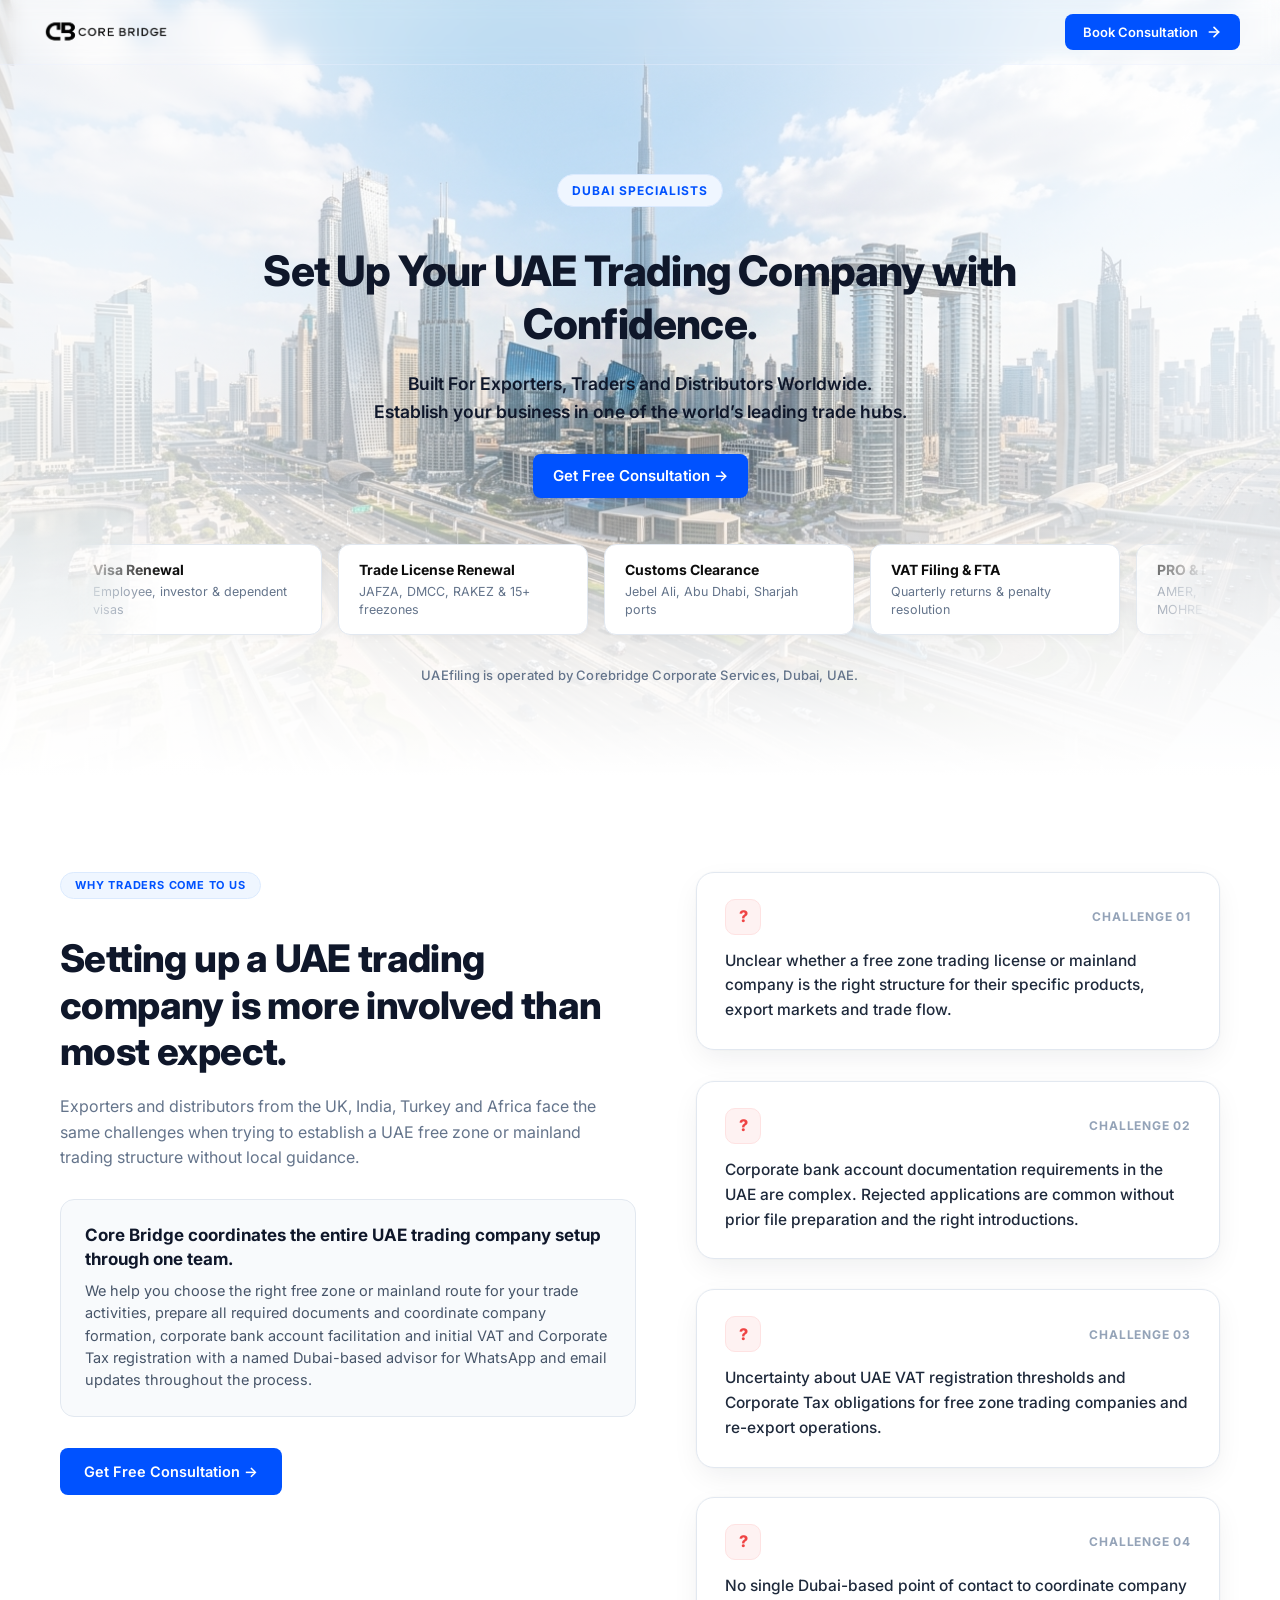
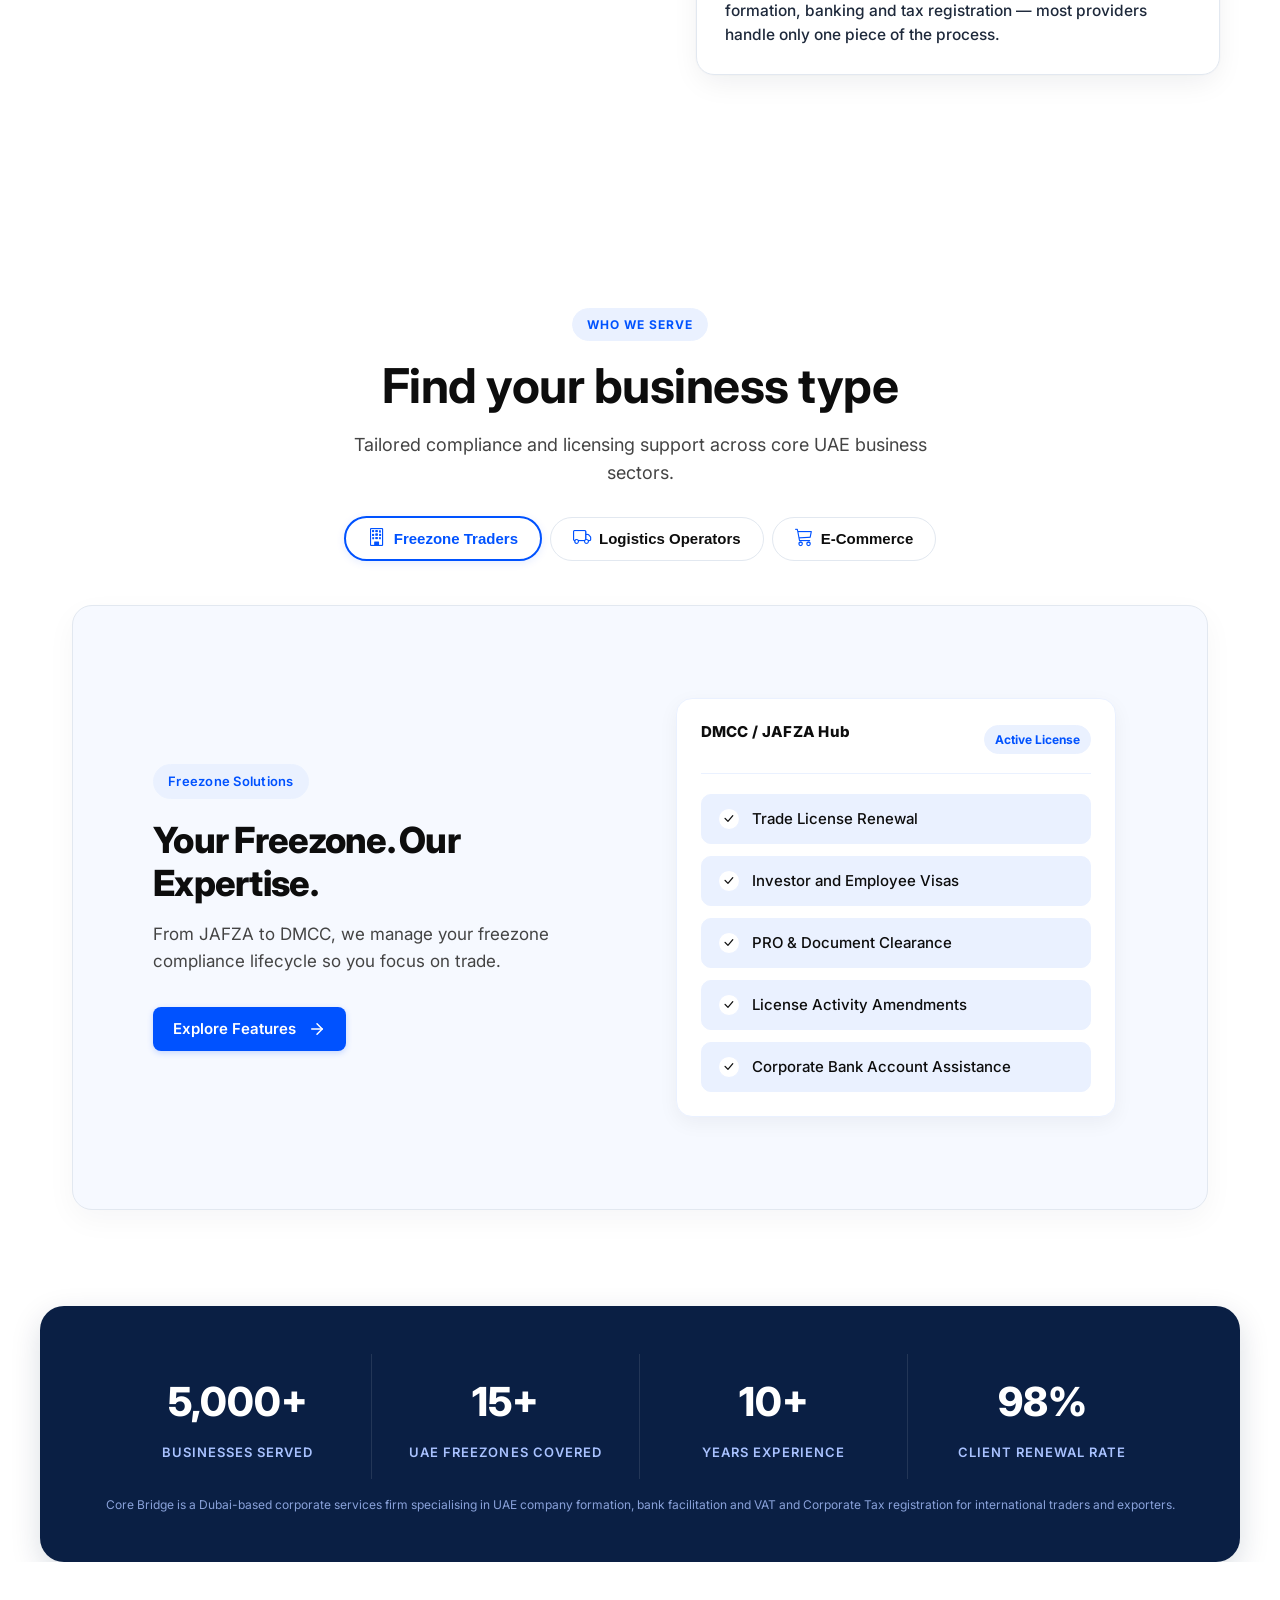
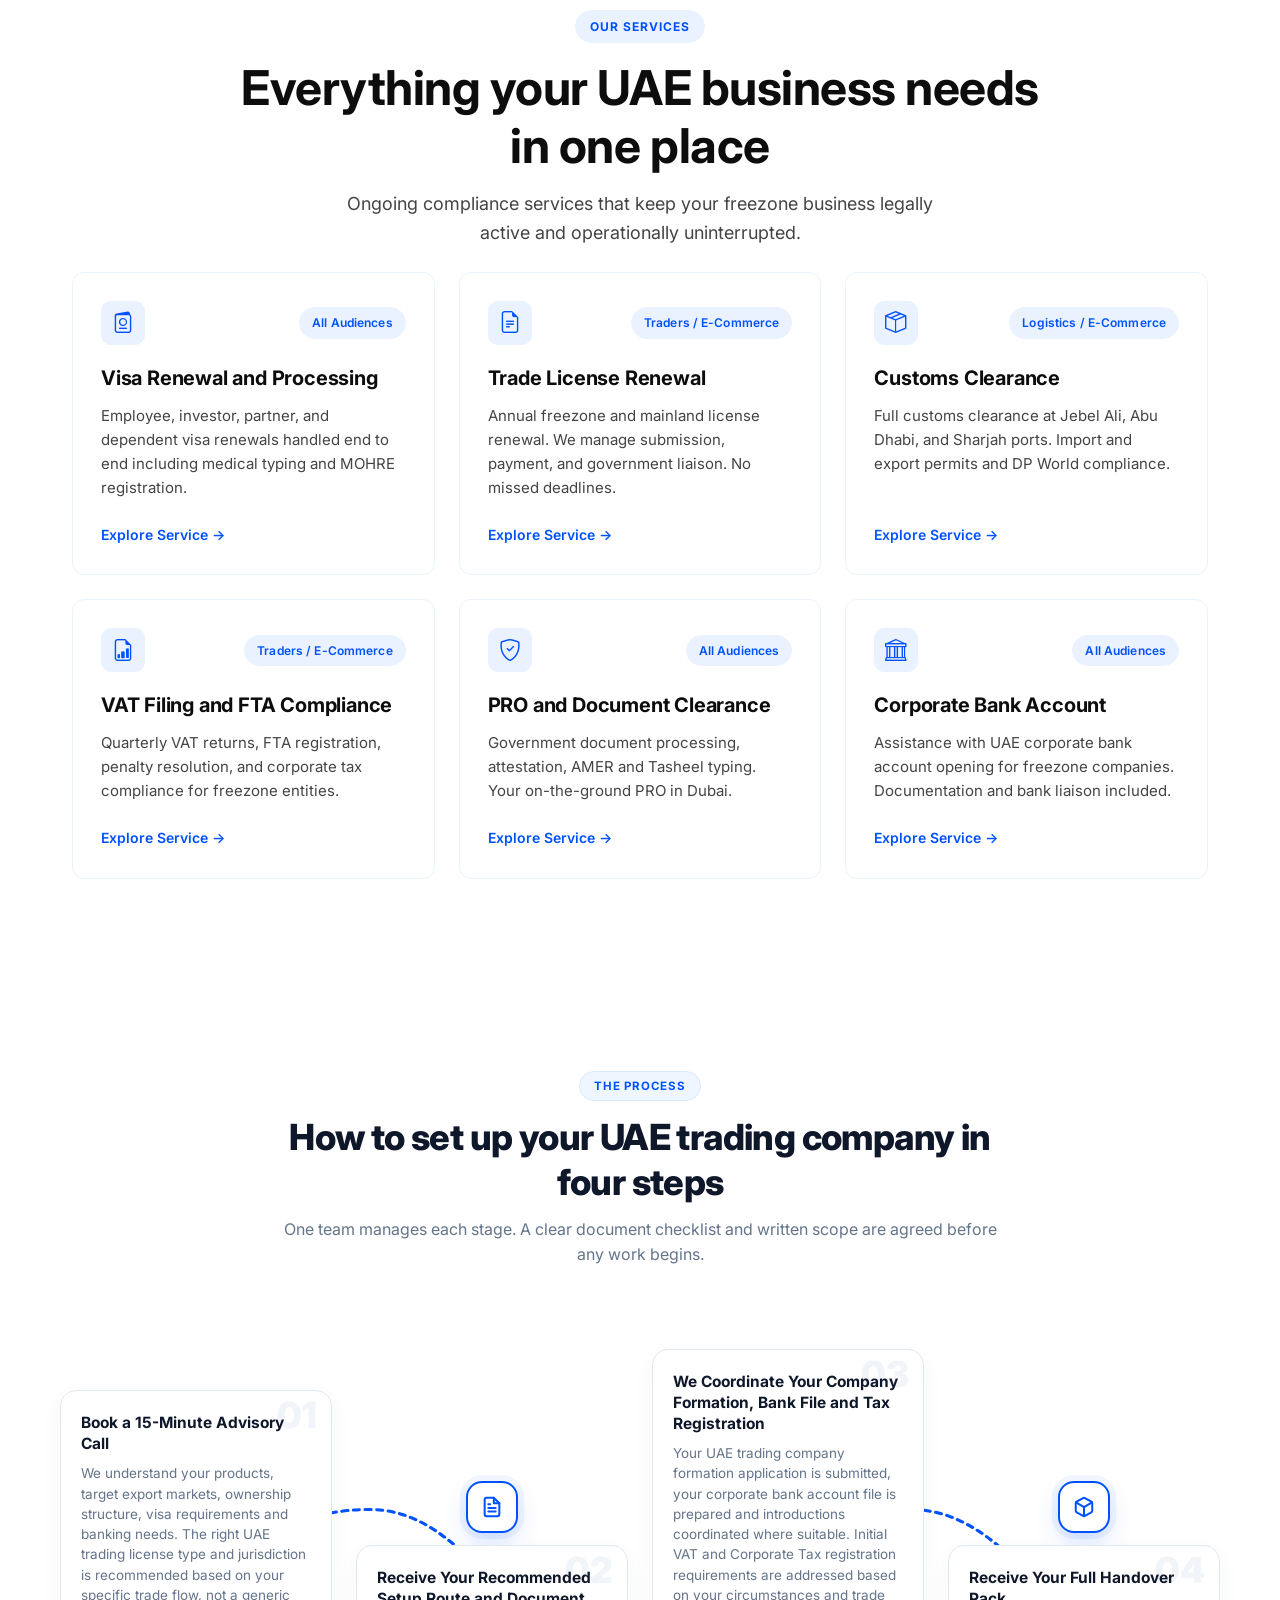
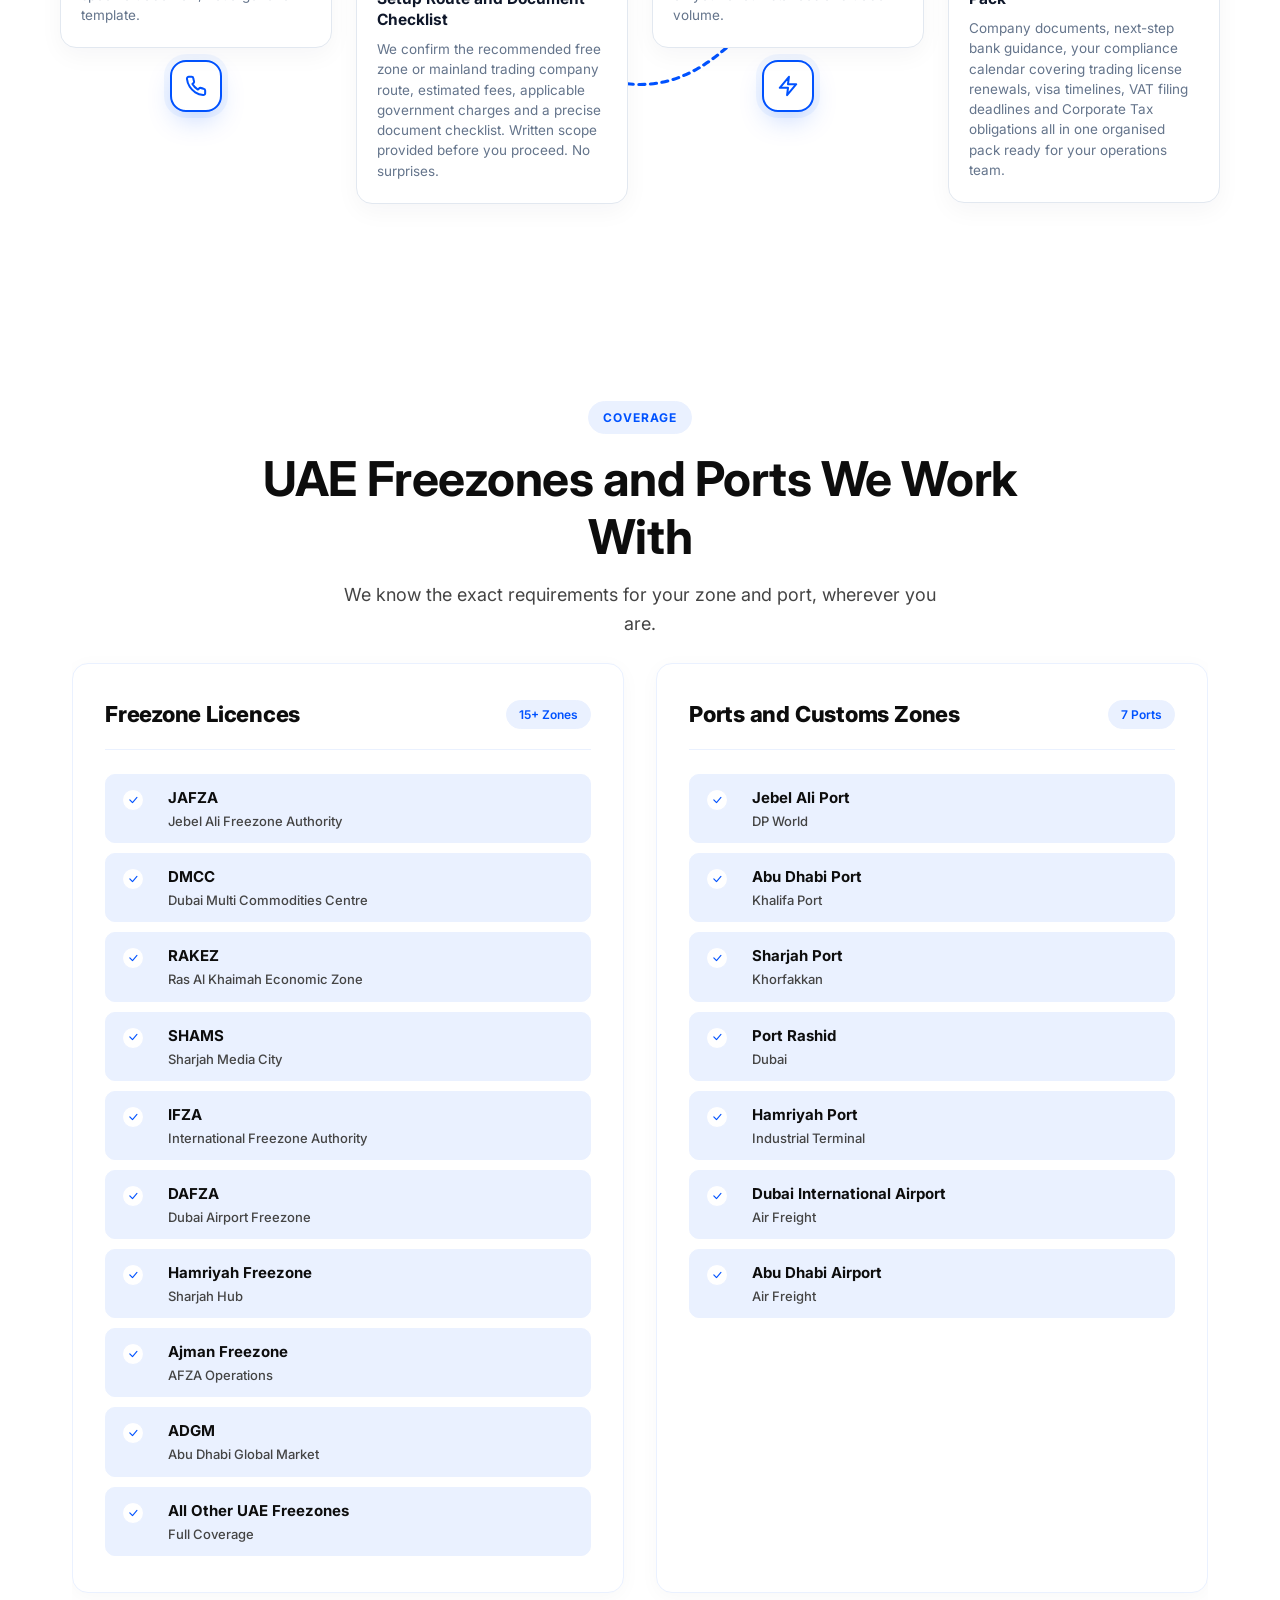
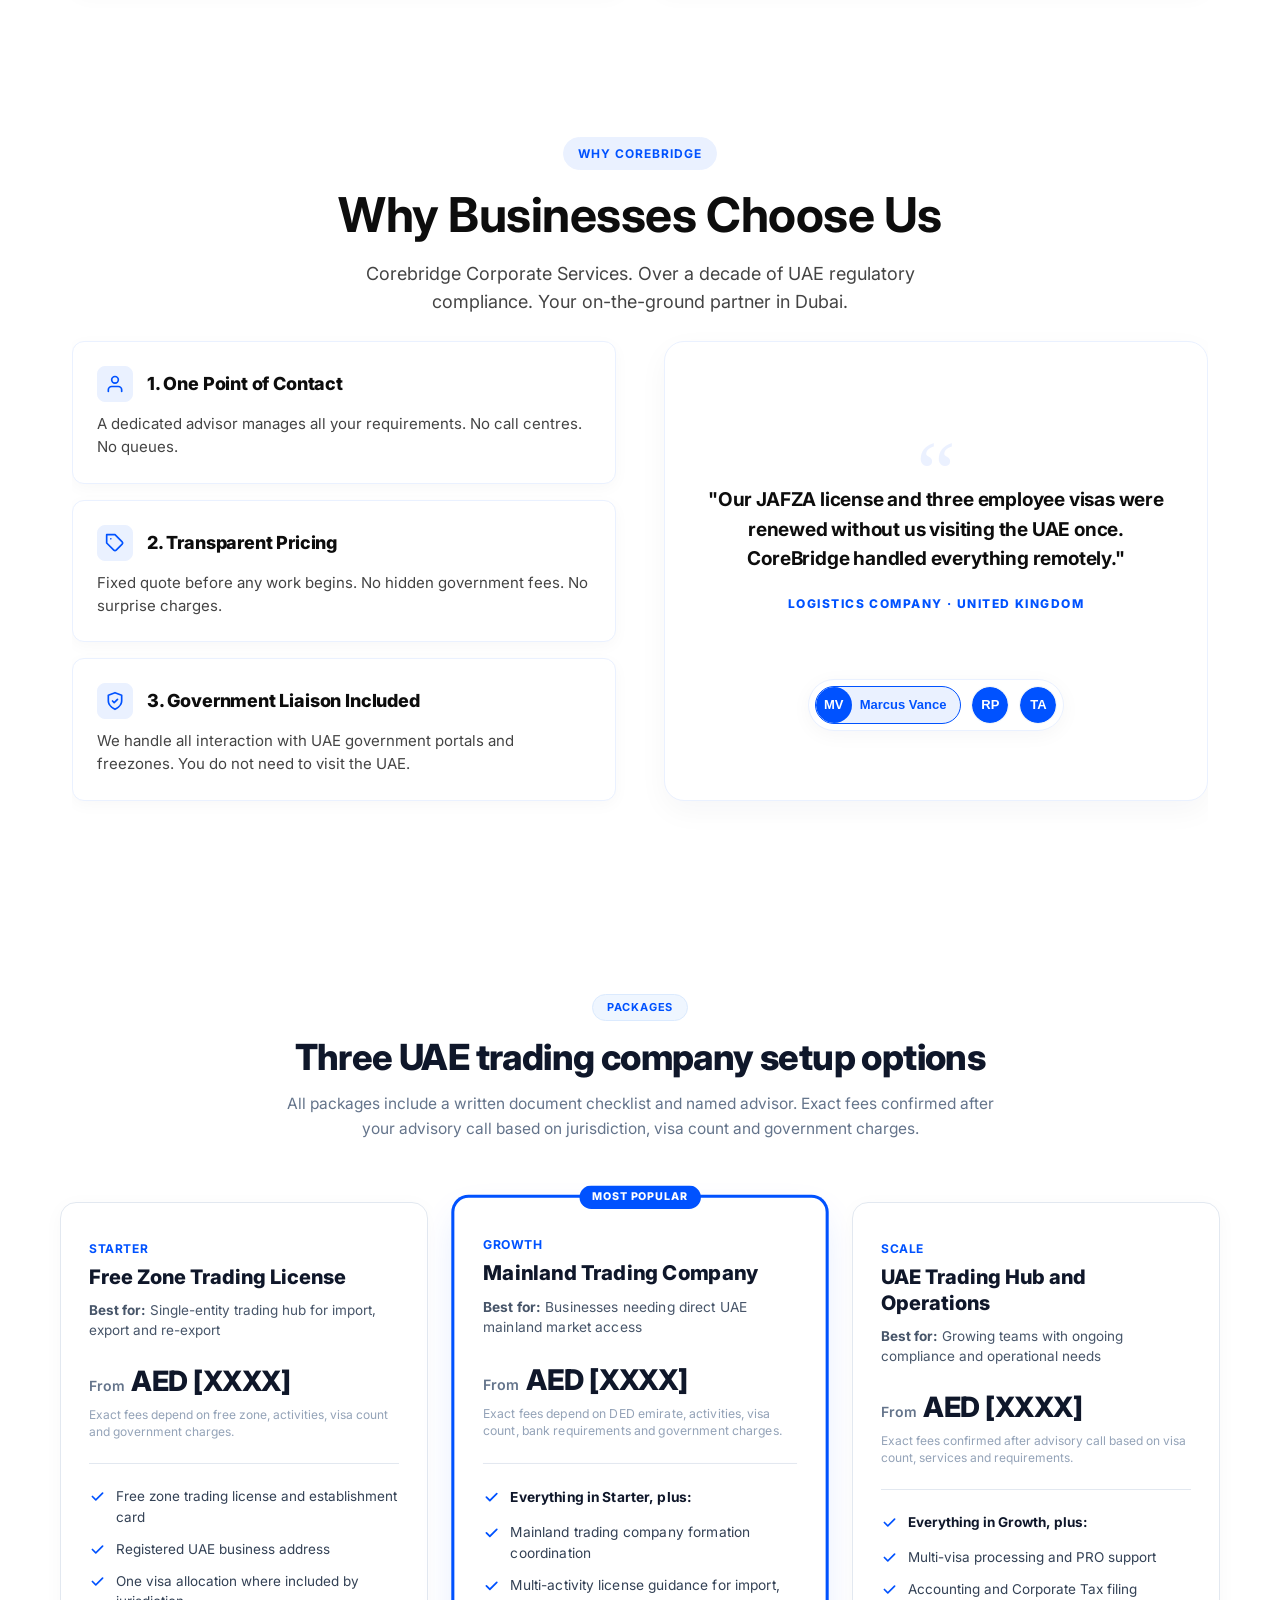
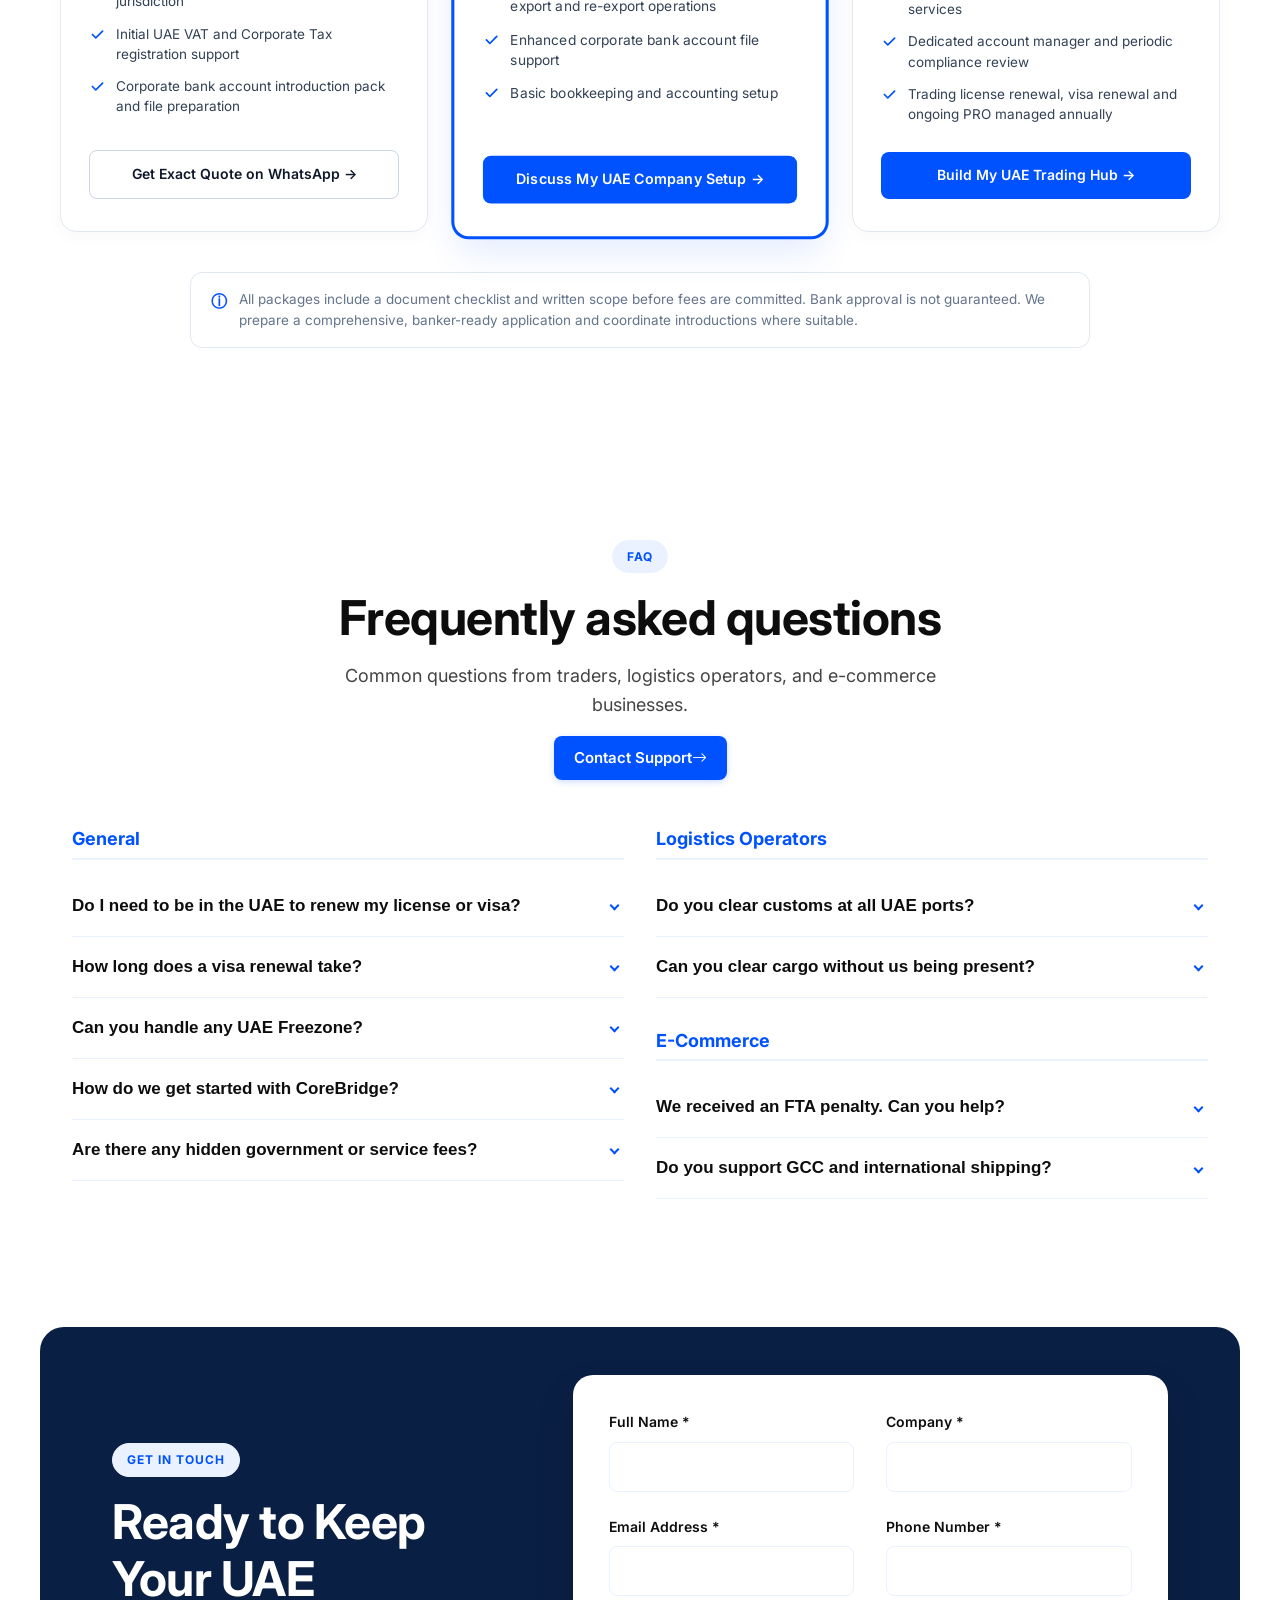
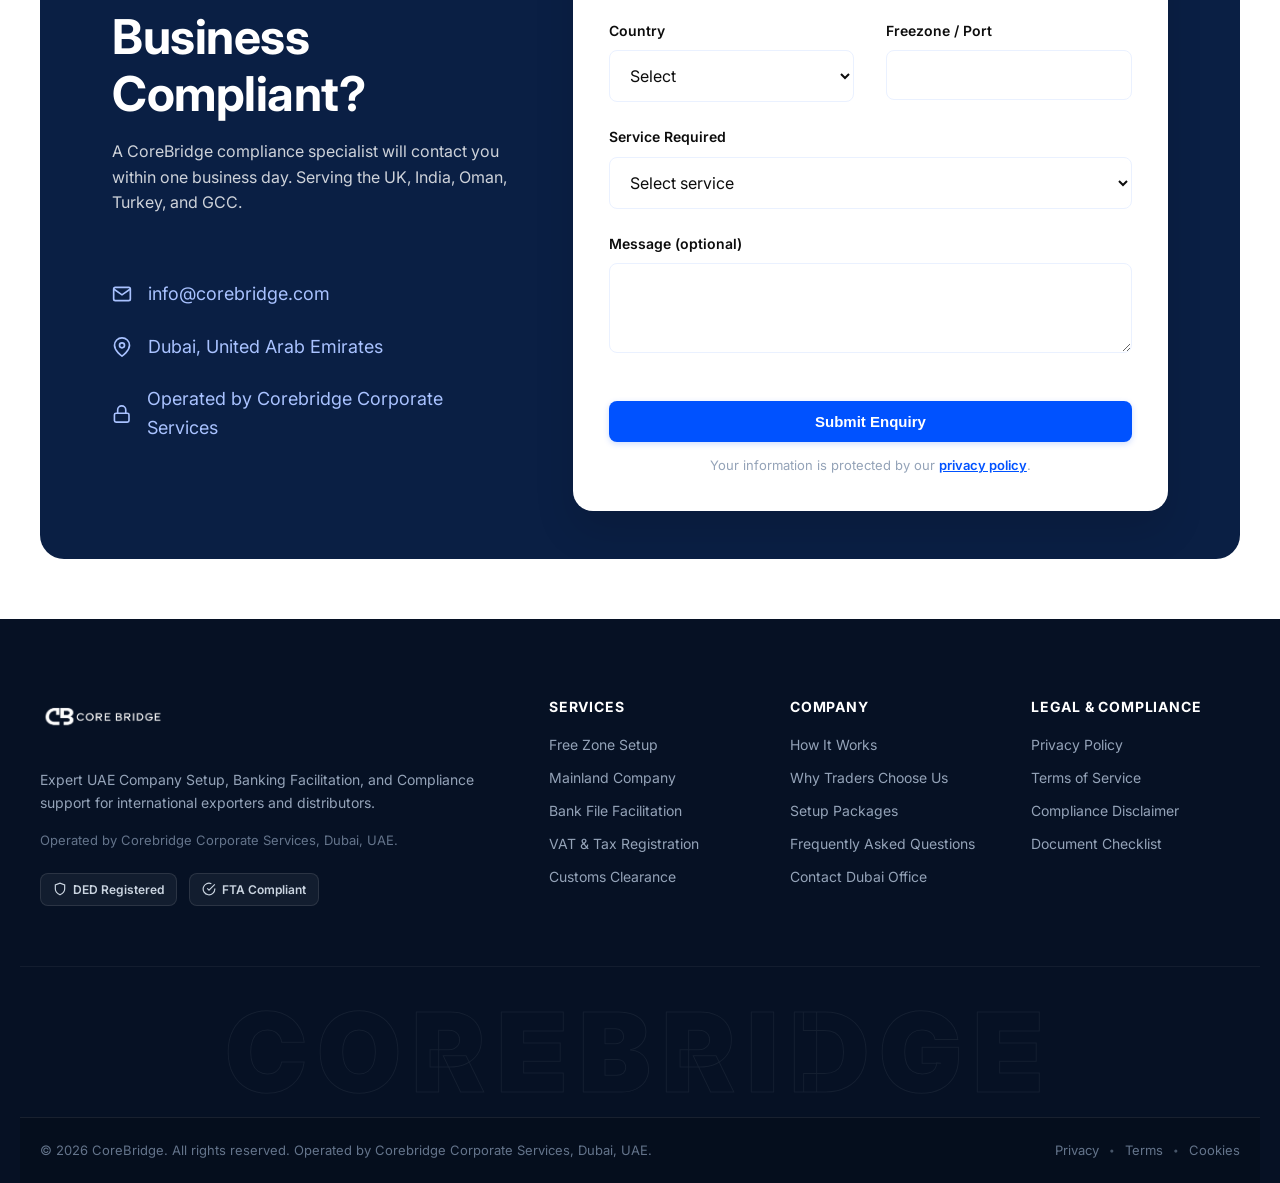
==== commit fe1984a5: "style(coverage): force exact custom 2-line split for coverage title and subtitle on mobile screens" ====
--- a/index.html
+++ b/index.html
@@ -71,7 +71,10 @@
         <div class="container hero-inner hero-container">
             <div class="hero-pill-badge pill-badge section-eyebrow"
                 style="background-color: #EFF6FF !important; color: #0052FF !important; border: 1px solid #DBEAFE !important;">DUBAI SPECIALISTS</div>
-            <h1 class="hero-title">Set Up Your UAE Trading Company <br class="mobile-only-break">with Confidence.</h1>
+            <h1 class="hero-title">
+                <span class="hero-line-1">Set Up Your UAE Trading Company</span>
+                <span class="hero-line-2">with Confidence.</span>
+            </h1>
             <p class="hero-subtitle">
                 Built For Exporters, Traders and Distributors Worldwide.<br class="desktop-break"> 
                 Establish your business in one of the world’s leading trade hubs.
@@ -656,12 +659,17 @@
     <!-- 7. Freezone Coverage -->
     <section class="section coverage-section scroll-reveal" id="freezone-coverage">
         <div class="container">
-            <div class="section-header center">
-                <span class="section-eyebrow"
-                    style="background-color: #EAF1FF !important; background: #EAF1FF !important; color: #0052FF !important; border: 1px solid #EAF1FF !important;">COVERAGE</span>
-                <h2 class="section-title">UAE Freezones and Ports We Work With</h2>
-                <p class="section-subtitle">We know the exact requirements for your zone and port. Wherever you are
-                    registered.</p>
+            <div class="section-header coverage-header center">
+                <div class="pill-badge section-eyebrow"
+                    style="background-color: #EAF1FF !important; background: #EAF1FF !important; color: #0052FF !important; border: 1px solid #EAF1FF !important;">COVERAGE</div>
+                <h2 class="coverage-title section-title">
+                    <span class="cov-line-1">UAE Freezones and Ports</span>
+                    <span class="cov-line-2">We Work With</span>
+                </h2>
+                <p class="coverage-desc section-subtitle">
+                    <span class="cov-desc-1">We know the exact requirements for your</span>
+                    <span class="cov-desc-2">zone and port, wherever you are.</span>
+                </p>
             </div>
 
             <div class="coverage-grid stagger-container scroll-reveal">
--- a/styles.css
+++ b/styles.css
@@ -6274,8 +6274,135 @@
   }
 }
 
-
-
-
-
-
+@media (max-width: 768px) {
+  
+  /* Push entire hero content downwards away from top navbar */
+  .hero-section,
+  #hero {
+    padding-top: 135px !important; /* Increased downward offset */
+    padding-bottom: 50px !important;
+  }
+
+  .hero-container {
+    margin-top: 28px !important;
+    display: flex !important;
+    flex-direction: column !important;
+    align-items: center !important;
+    text-align: center !important;
+  }
+
+  .hero-pill-badge {
+    margin-bottom: 16px !important;
+  }
+
+  /* Force Exact 2-Line Heading Structure */
+  .hero-title,
+  .hero-section h1,
+  #hero h1 {
+    font-size: 17.5px !important; /* Scaled down so line 1 fits easily on 1 line */
+    font-weight: 800 !important;
+    line-height: 1.35 !important;
+    letter-spacing: -0.3px !important;
+    margin: 0 auto 14px auto !important;
+    max-width: 100% !important;
+    width: 100% !important;
+  }
+
+  .hero-title .hero-line-1 {
+    display: block !important;
+    white-space: nowrap !important; /* Prevents breaking into line 2 & 3 */
+    font-size: 17.5px !important;
+  }
+
+  .hero-title .hero-line-2 {
+    display: block !important;
+    white-space: nowrap !important;
+    font-size: 17.5px !important;
+    margin-top: 2px !important;
+  }
+
+  /* Balanced Subtitle */
+  .hero-subtitle,
+  .hero-section p,
+  #hero p {
+    font-size: 12.5px !important;
+    line-height: 1.45 !important;
+    max-width: 290px !important;
+    margin: 0 auto 20px auto !important;
+    color: #334155 !important;
+    font-weight: 500 !important;
+  }
+}
+
+@media (max-width: 768px) {
+  
+  /* Increase top offset and reduce bottom padding so content sits closer to the bottom carousel */
+  .hero-section,
+  #hero {
+    padding-top: 200px !important; /* Pushes the pill and whole group significantly lower */
+    padding-bottom: 20px !important; /* Minimizes bottom empty white space */
+  }
+
+  .hero-container {
+    margin-top: 20px !important;
+  }
+
+  /* Tighten spacing under the CTA button */
+  .hero-cta-group,
+  .hero-section .btn-primary {
+    margin-bottom: 12px !important;
+  }
+}
+
+/* Coverage Section Mobile Line Control (< 768px) */
+@media (max-width: 768px) {
+  
+  /* Heading Exact Line Control */
+  .coverage-title {
+    font-size: 20px !important;
+    font-weight: 800 !important;
+    line-height: 1.35 !important;
+    letter-spacing: -0.3px !important;
+    text-align: center !important;
+    margin: 0 auto 10px auto !important;
+  }
+
+  .coverage-title .cov-line-1 {
+    display: block !important;
+    white-space: nowrap !important;
+    font-size: 20px !important;
+  }
+
+  .coverage-title .cov-line-2 {
+    display: block !important;
+    white-space: nowrap !important;
+    font-size: 20px !important;
+    margin-top: 2px !important;
+  }
+
+  /* Subtitle Exact Line Control */
+  .coverage-desc {
+    font-size: 13.5px !important;
+    line-height: 1.5 !important;
+    color: #64748B !important;
+    text-align: center !important;
+    margin: 0 auto !important;
+  }
+
+  .coverage-desc .cov-desc-1 {
+    display: block !important;
+    white-space: nowrap !important;
+  }
+
+  .coverage-desc .cov-desc-2 {
+    display: block !important;
+    white-space: nowrap !important;
+    margin-top: 2px !important;
+  }
+}
+
+
+
+
+
+
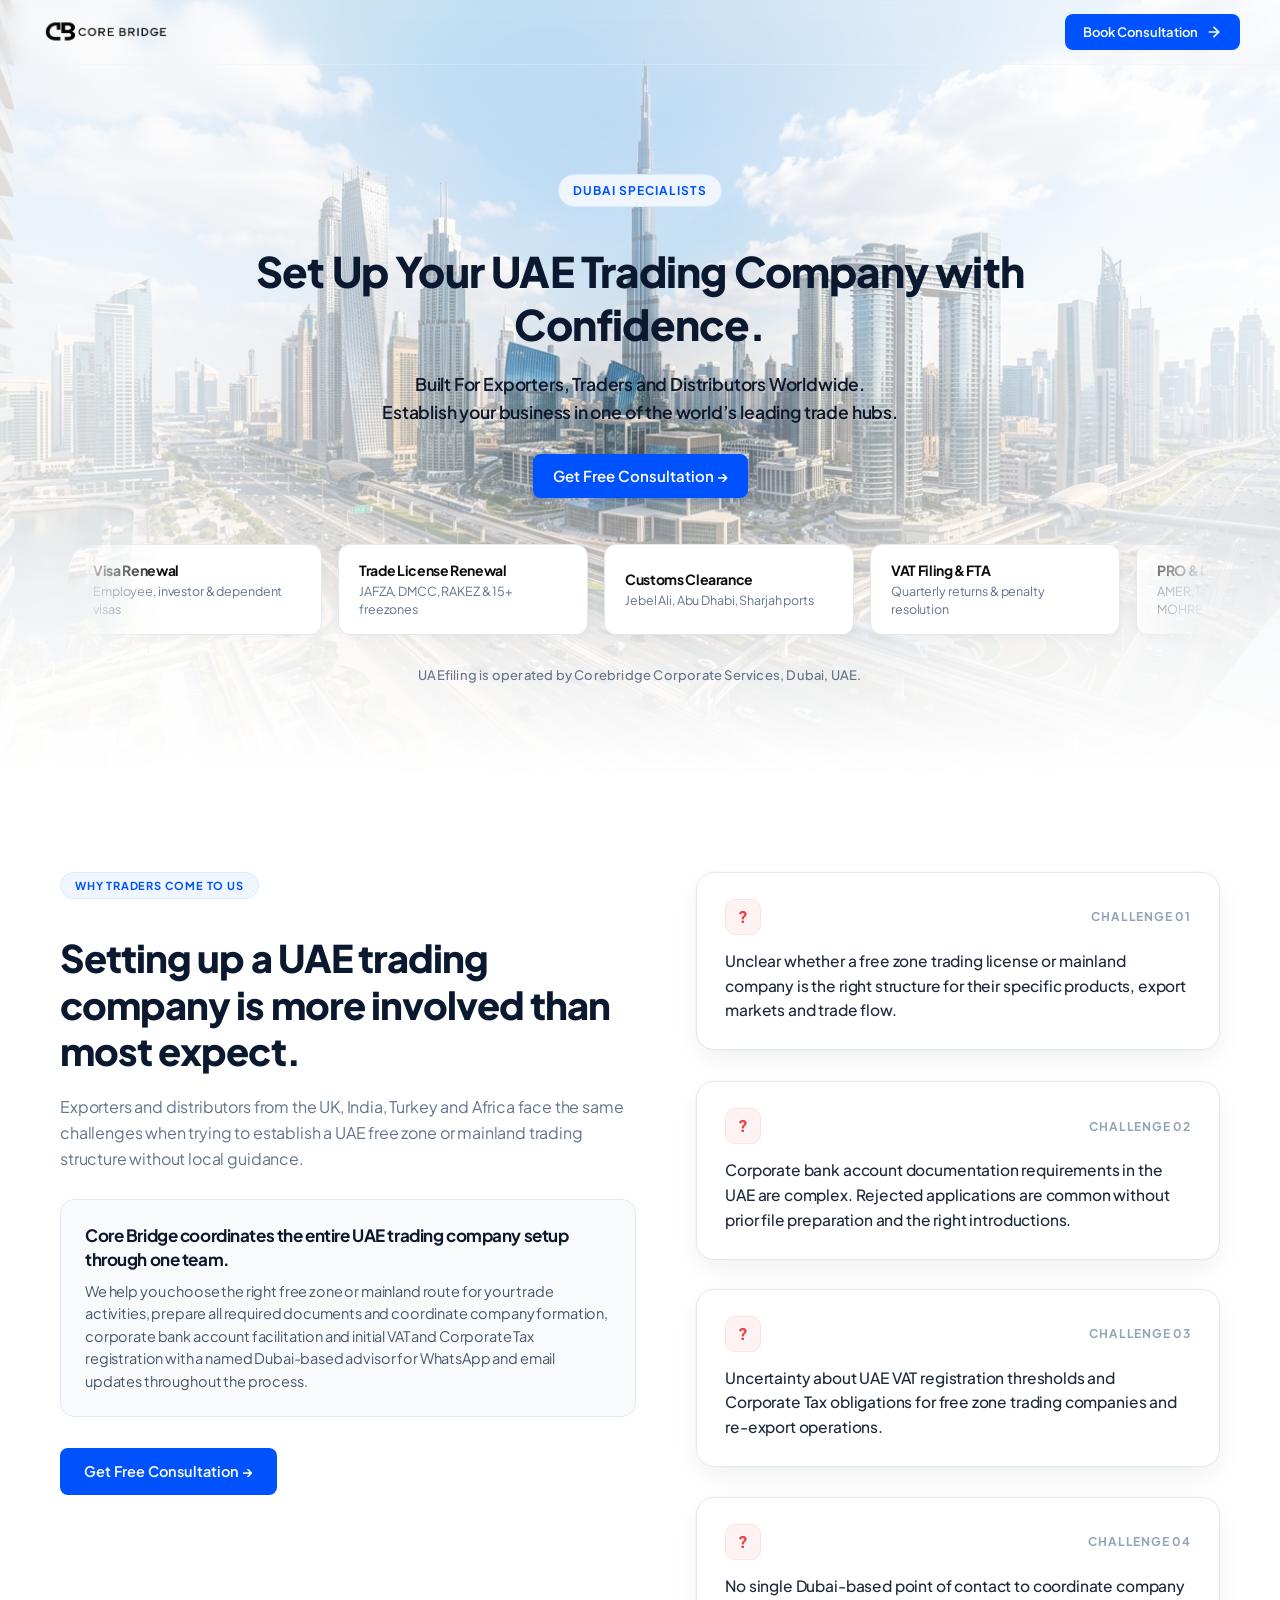
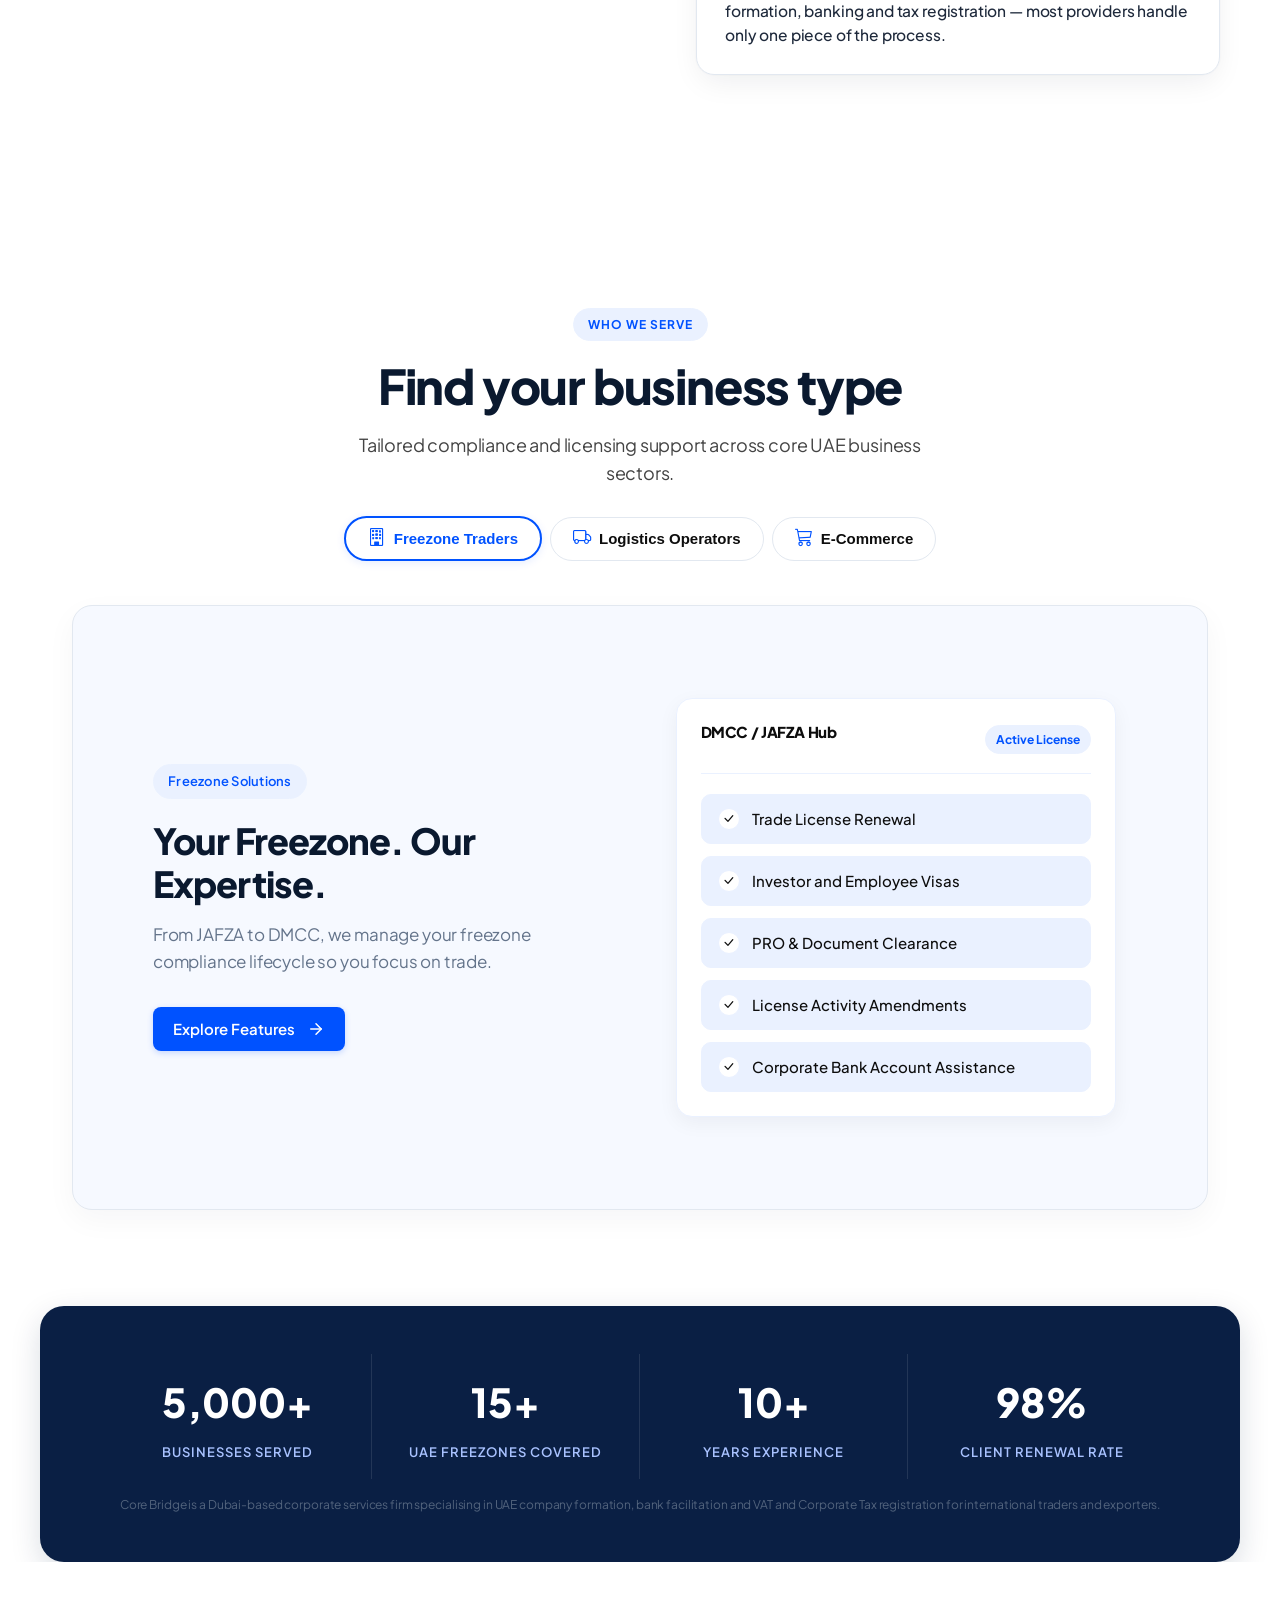
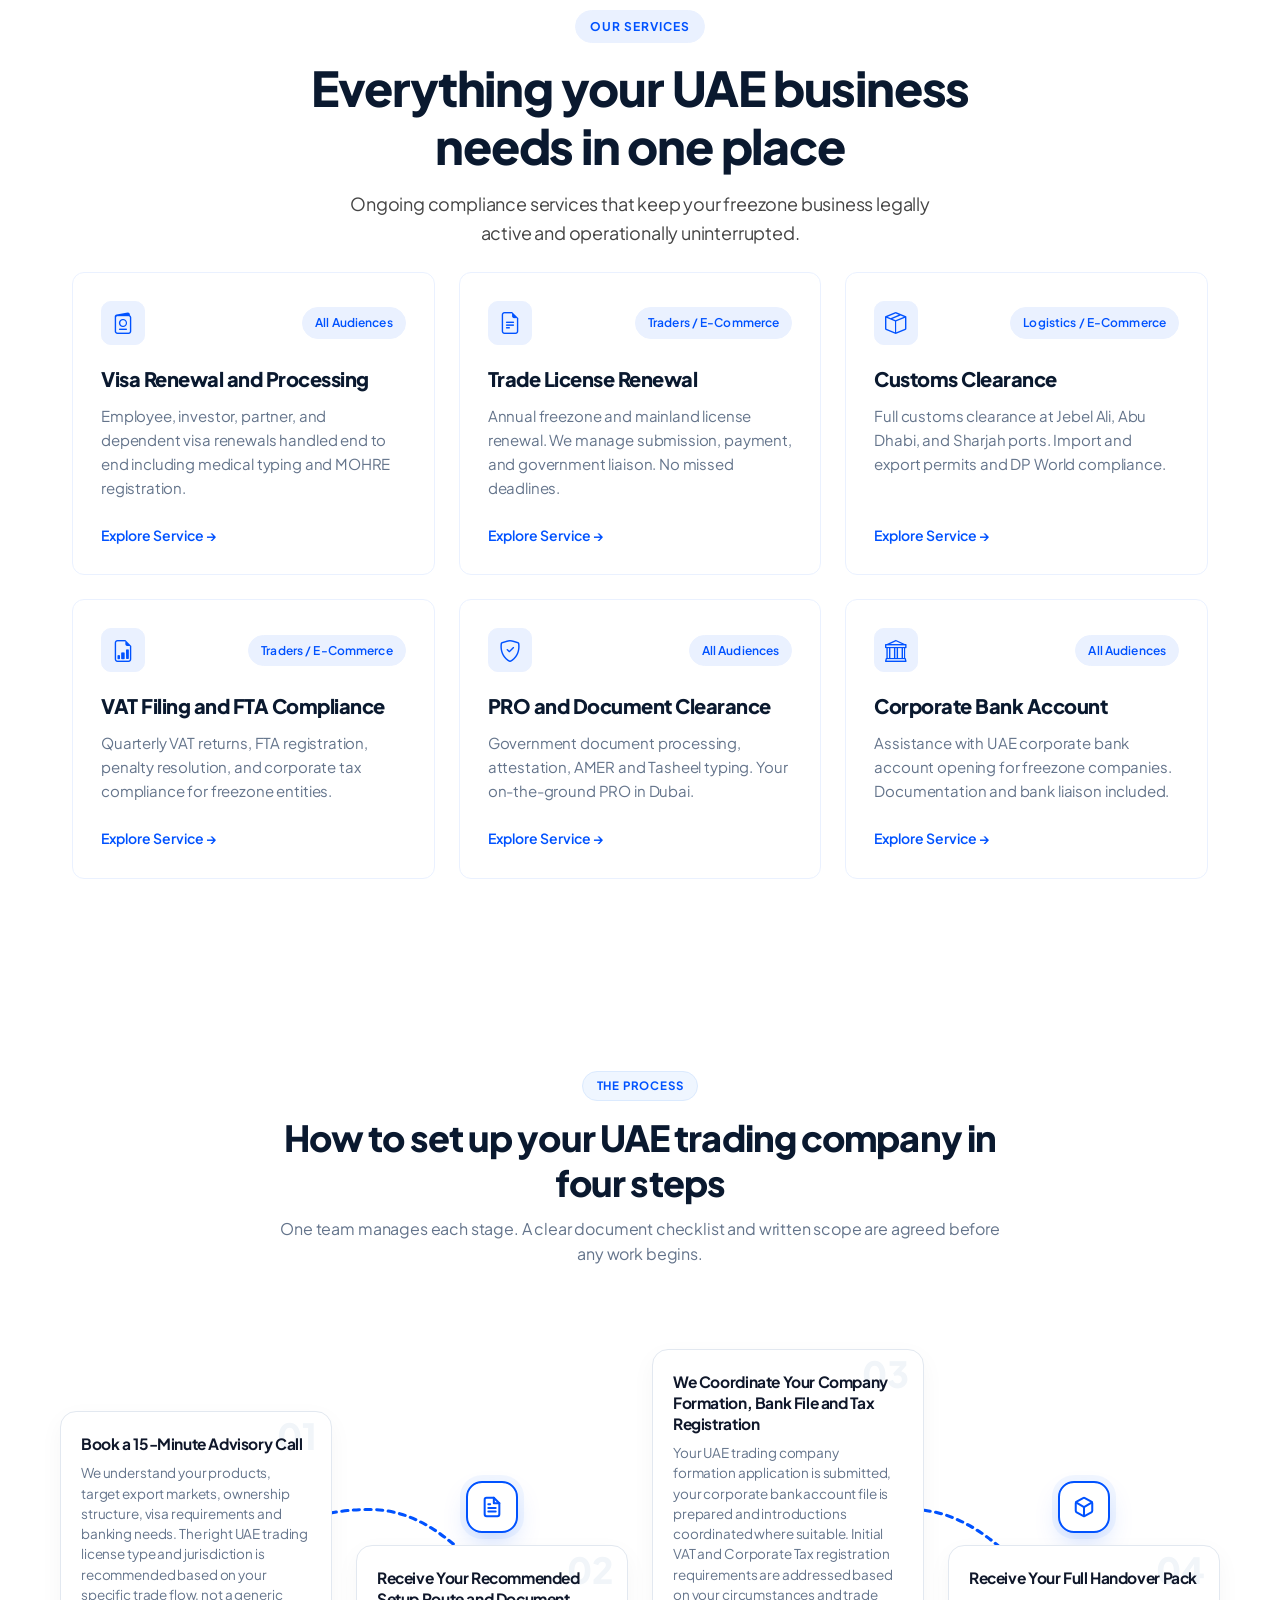
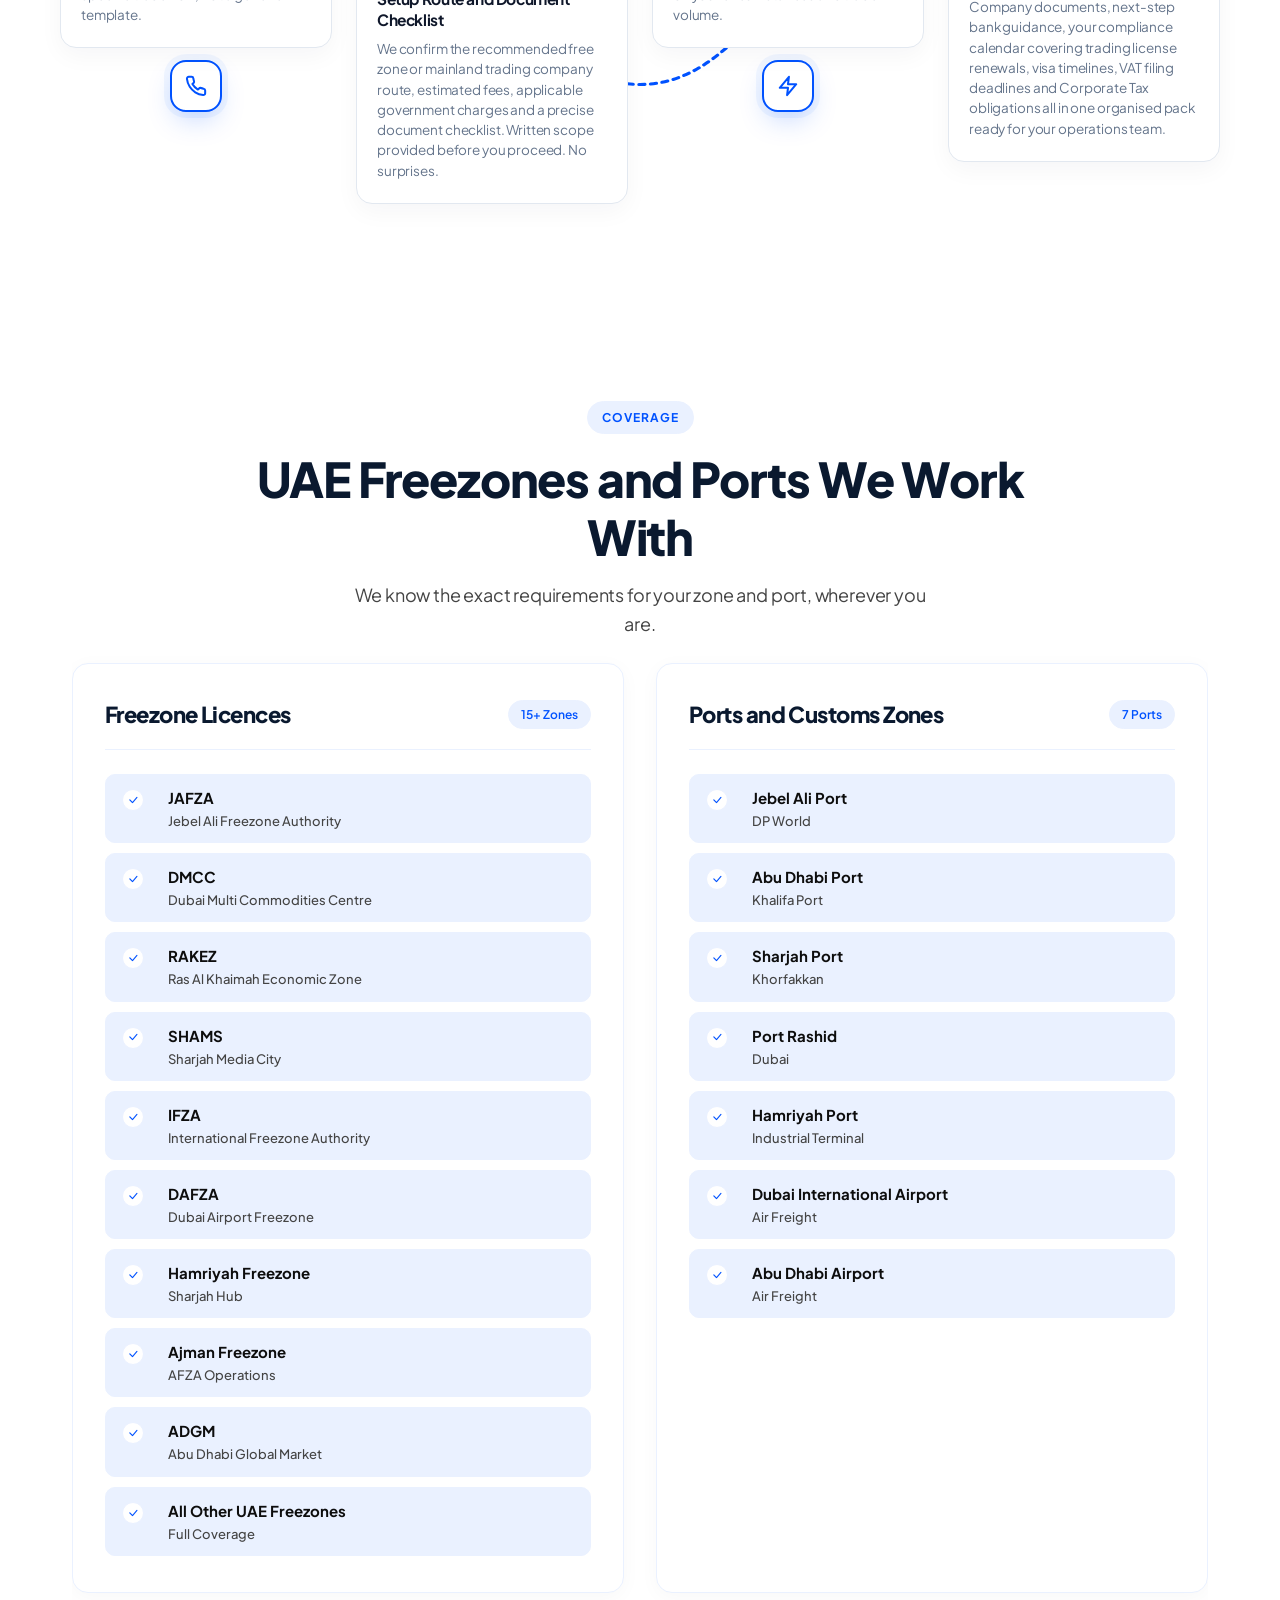
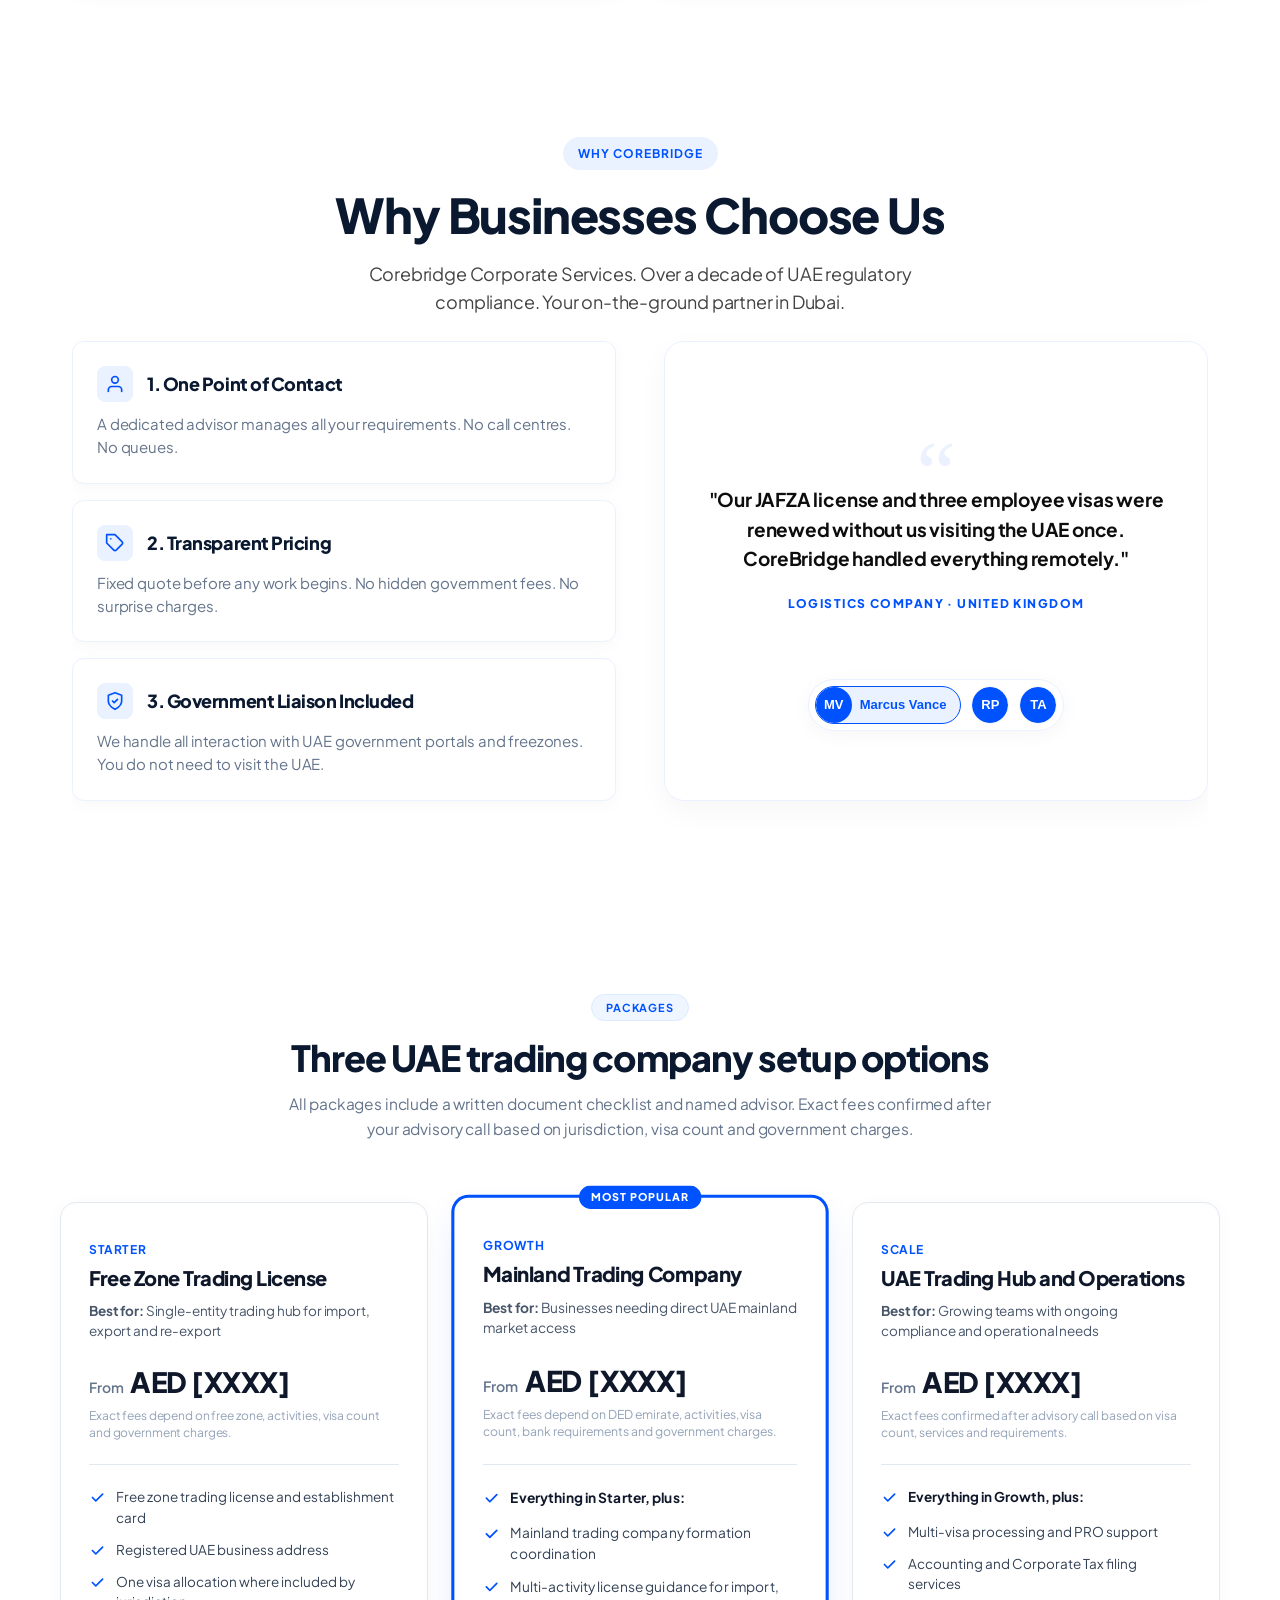
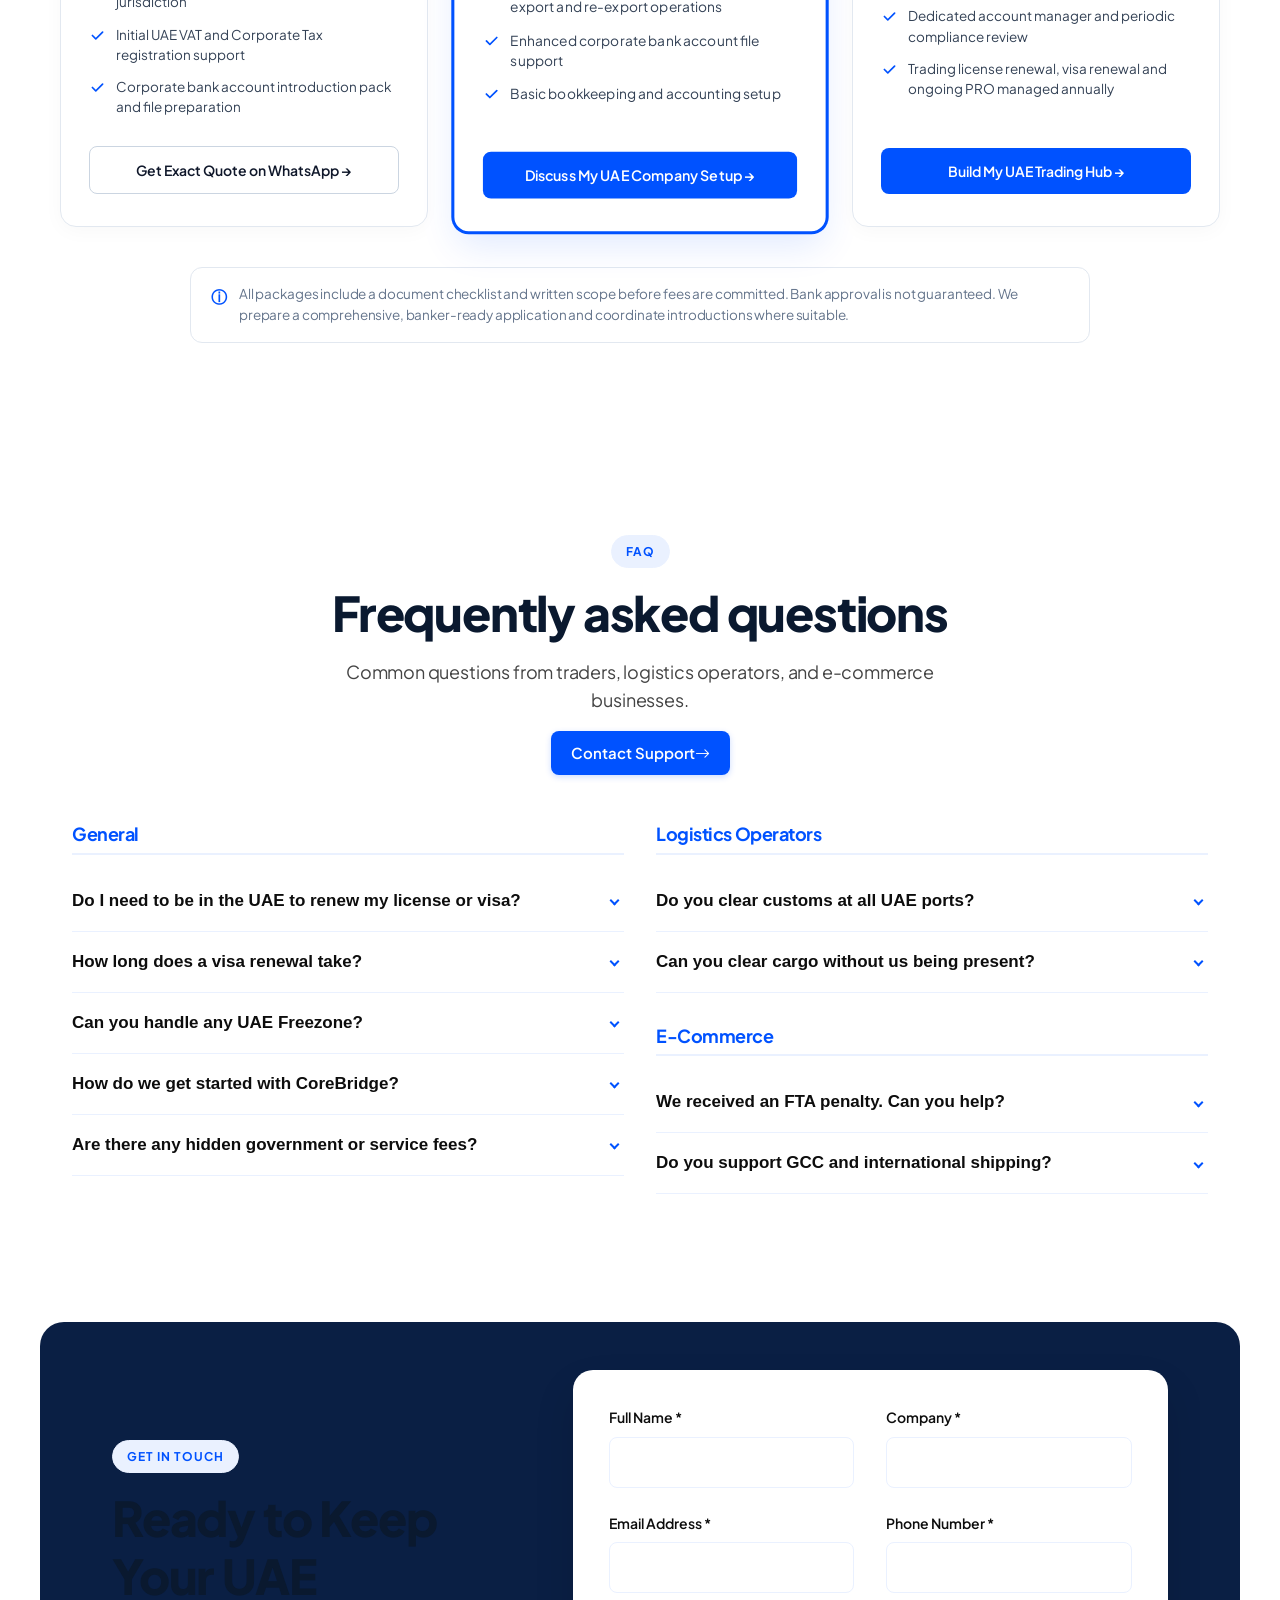
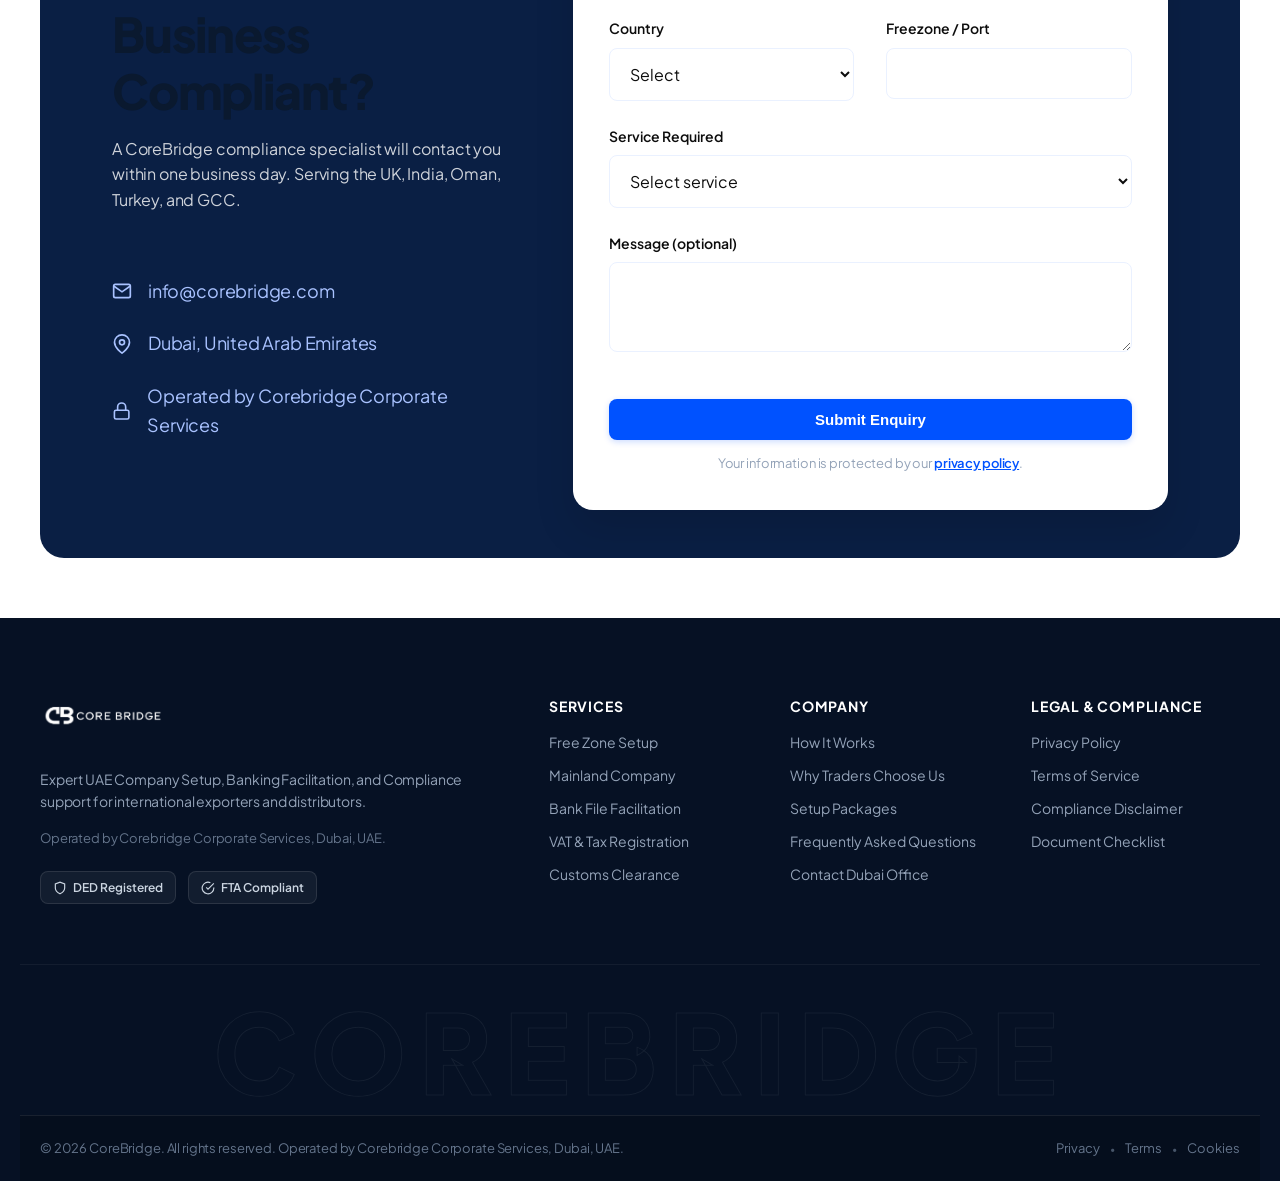
==== commit fe543d5f: "style: enforce global typography uniformity with Plus Jakarta Sans and Inter font stack" ====
--- a/index.html
+++ b/index.html
@@ -12,7 +12,7 @@
         content="Expert UAE Compliance. Visa renewals, trade license renewals, PRO services, customs clearance, and VAT filing.">
     <link rel="preconnect" href="https://fonts.googleapis.com">
     <link rel="preconnect" href="https://fonts.gstatic.com" crossorigin>
-    <link href="https://fonts.googleapis.com/css2?family=Inter:wght@400;500;600;700;800&display=swap" rel="stylesheet">
+    <link href="https://fonts.googleapis.com/css2?family=Plus+Jakarta+Sans:wght@400;500;600;700;800&family=Inter:wght@400;500;600;700;800&display=swap" rel="stylesheet">
     <link rel="stylesheet" href="styles.css?v=2">
     <link rel="stylesheet" href="https://cdn.jsdelivr.net/npm/bootstrap-icons@1.11.3/font/bootstrap-icons.min.css">
 </head>
--- a/styles.css
+++ b/styles.css
@@ -6401,8 +6401,72 @@
   }
 }
 
-
-
-
-
-
+/* Global Base Font Enforcement */
+:root {
+  --font-main: 'Plus Jakarta Sans', 'Inter', -apple-system, BlinkMacSystemFont, 'Segoe UI', Roboto, sans-serif;
+}
+
+body, html {
+  font-family: var(--font-main) !important;
+  -webkit-font-smoothing: antialiased !important;
+  -moz-osx-font-smoothing: grayscale !important;
+}
+
+/* Standardize ALL Section Headings to Image 2 Font & Weight */
+h1, h2, h3, h4,
+.hero-title,
+.section-title,
+.traders-main-title,
+.coverage-title,
+.who-we-serve-title,
+.process-header h2,
+.packages-header h2,
+.faq-header h2 {
+  font-family: var(--font-main) !important;
+  font-weight: 800 !important;
+  color: #0A192F !important; /* Deep Premium Navy/Slate */
+  letter-spacing: -0.025em !important; /* Tight crisp letter-spacing */
+}
+
+/* Standardize ALL Subtitles and Paragraphs */
+p,
+.hero-subtitle,
+.section-desc,
+.coverage-desc,
+.traders-intro-desc,
+.process-header p,
+.packages-header p,
+.faq-header p {
+  font-family: var(--font-main) !important;
+  color: #64748B !important;
+  letter-spacing: -0.01em !important;
+}
+
+/* Mobile Specific Sizing & Tightness matching Image 2 */
+@media (max-width: 768px) {
+  h2,
+  .coverage-title,
+  .process-header h2,
+  .packages-header h2,
+  .faq-header h2 {
+    font-size: 21px !important;
+    line-height: 1.26 !important;
+    font-weight: 800 !important;
+  }
+
+  p,
+  .coverage-desc,
+  .process-header p,
+  .packages-header p,
+  .faq-header p {
+    font-size: 13.5px !important;
+    line-height: 1.5 !important;
+    font-weight: 400 !important;
+  }
+}
+
+
+
+
+
+
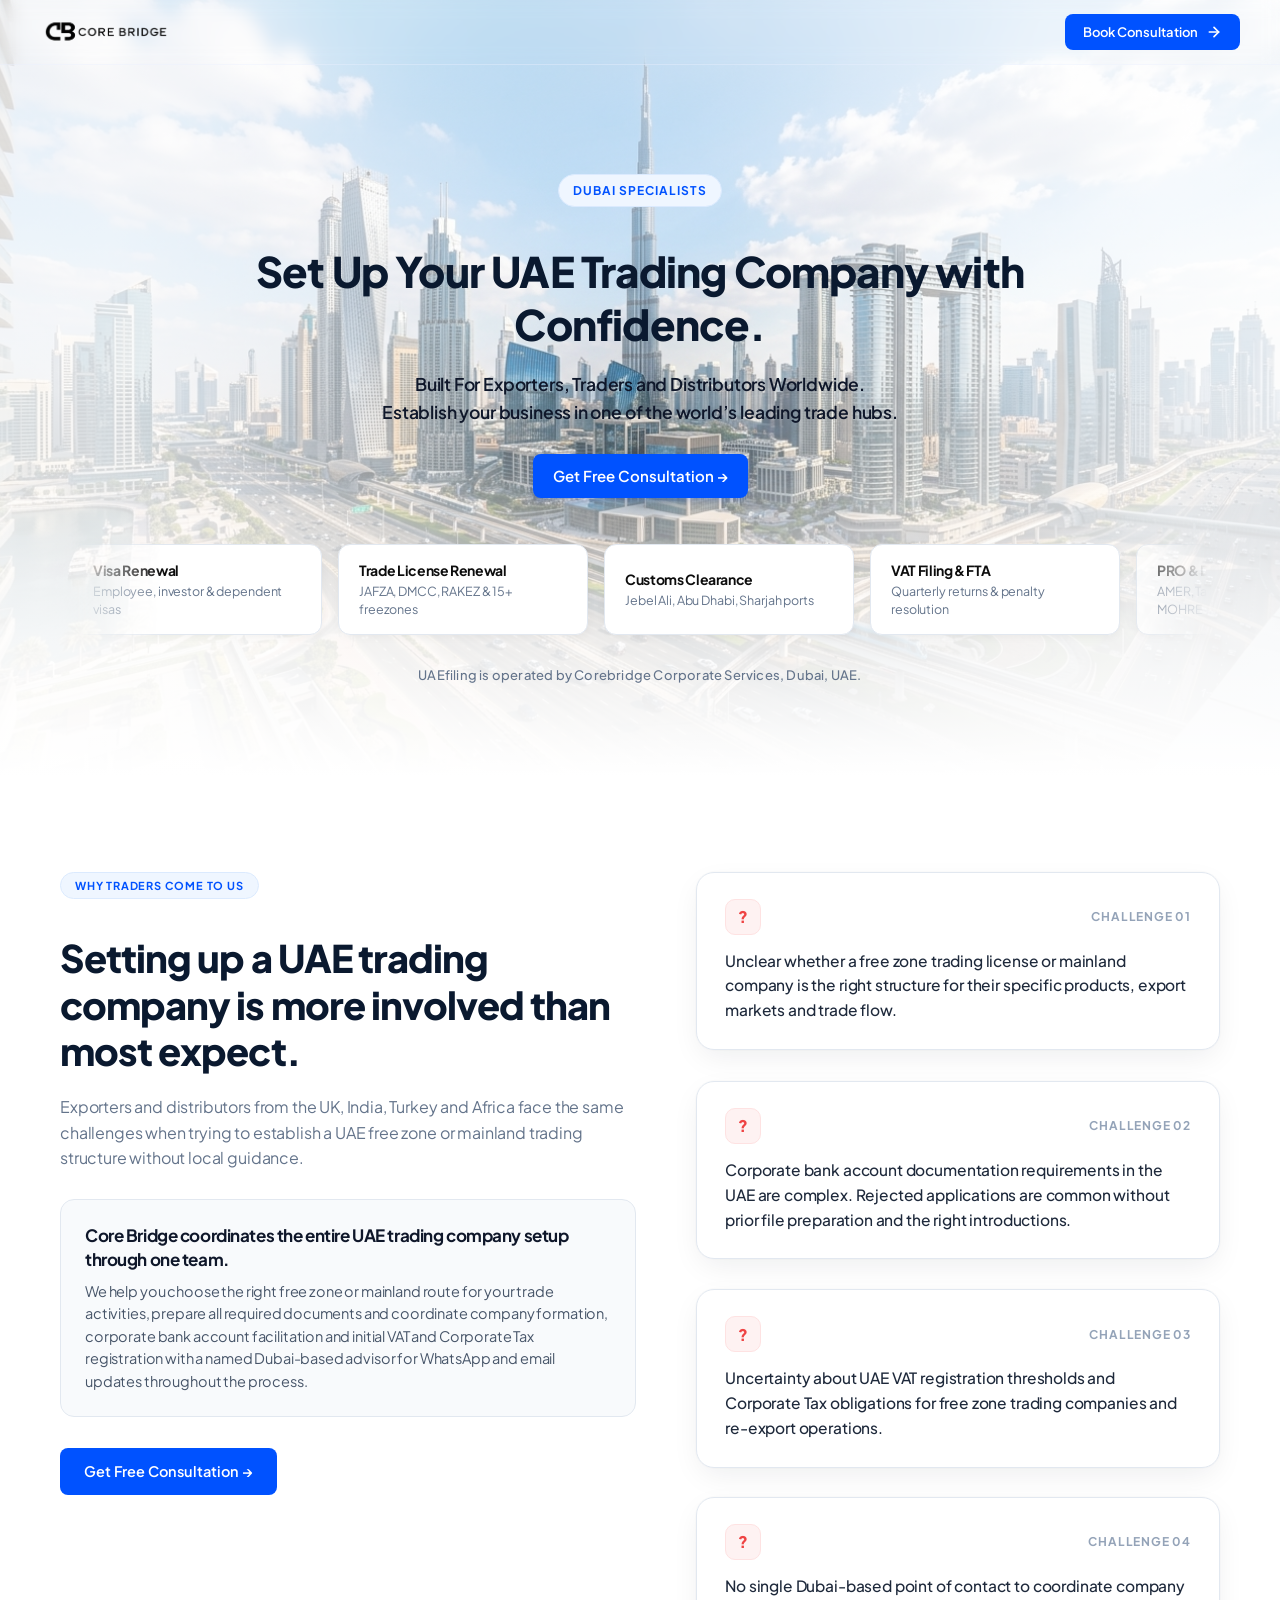
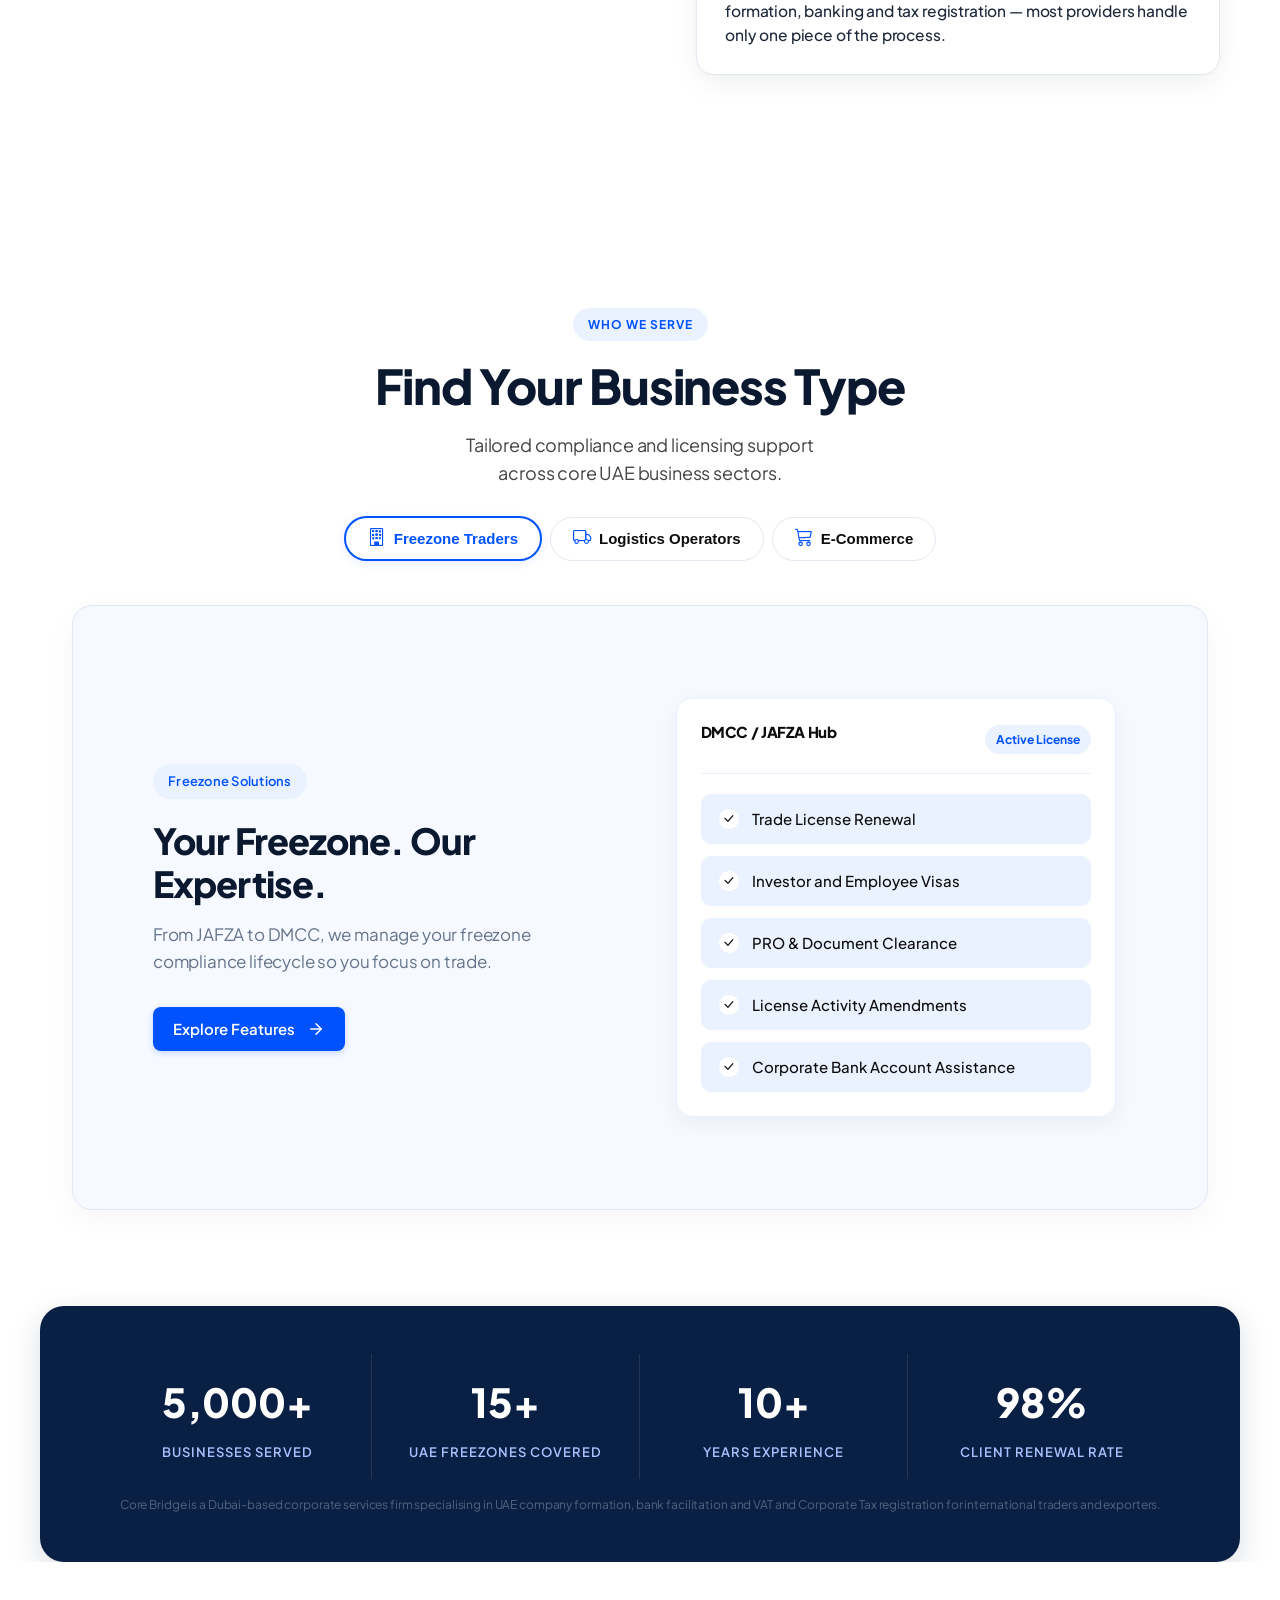
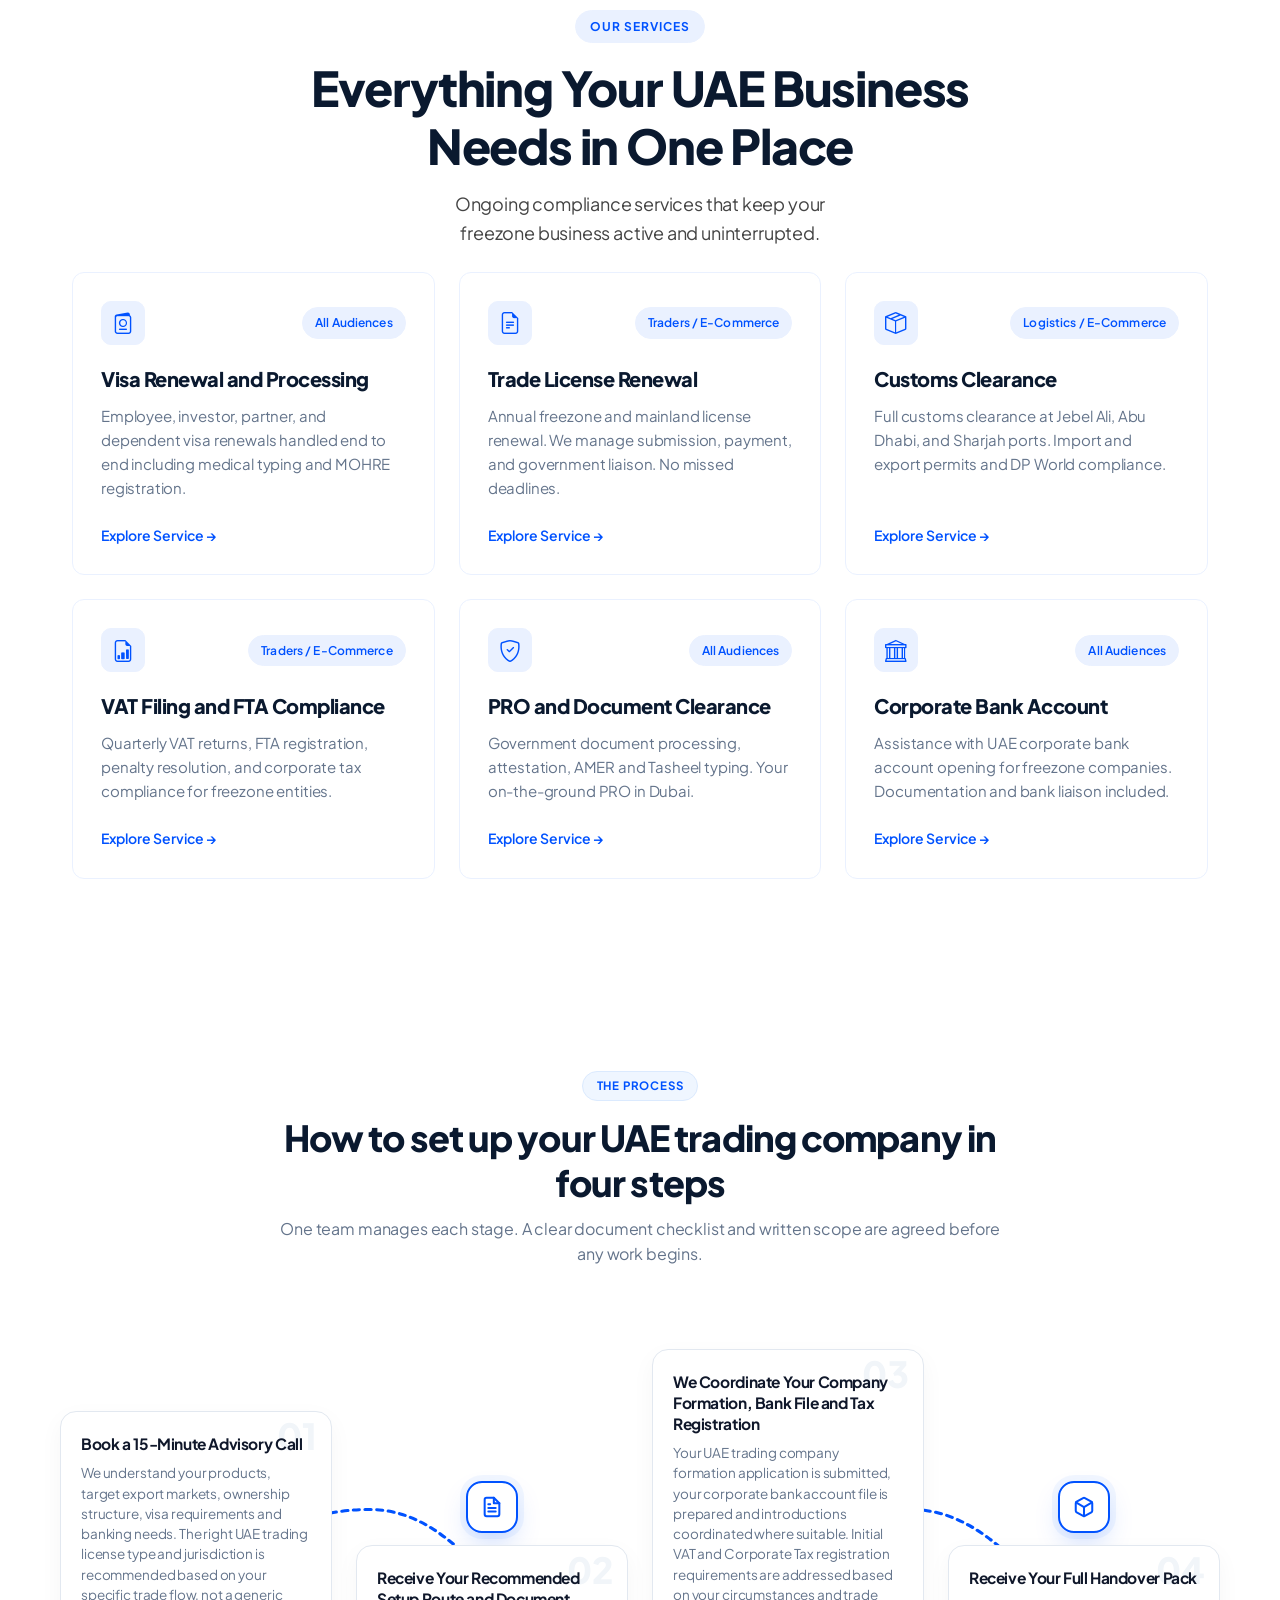
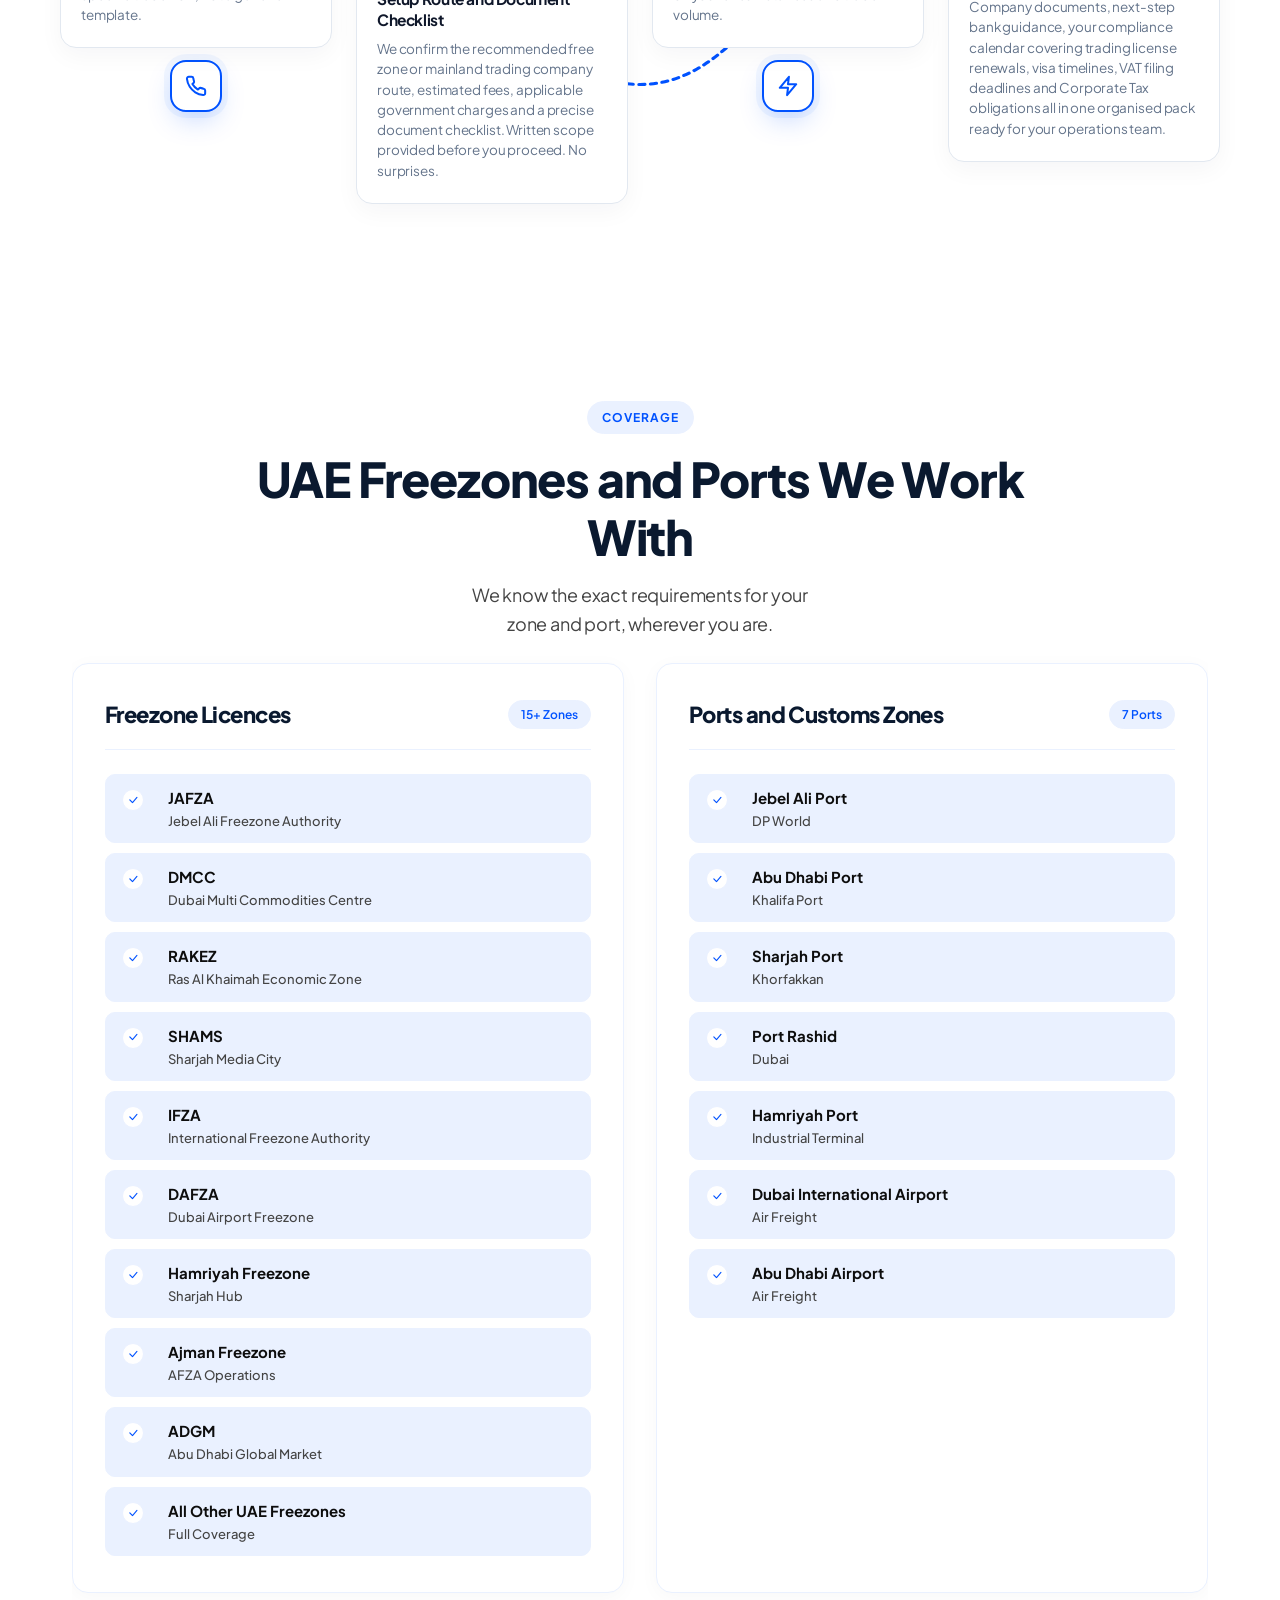
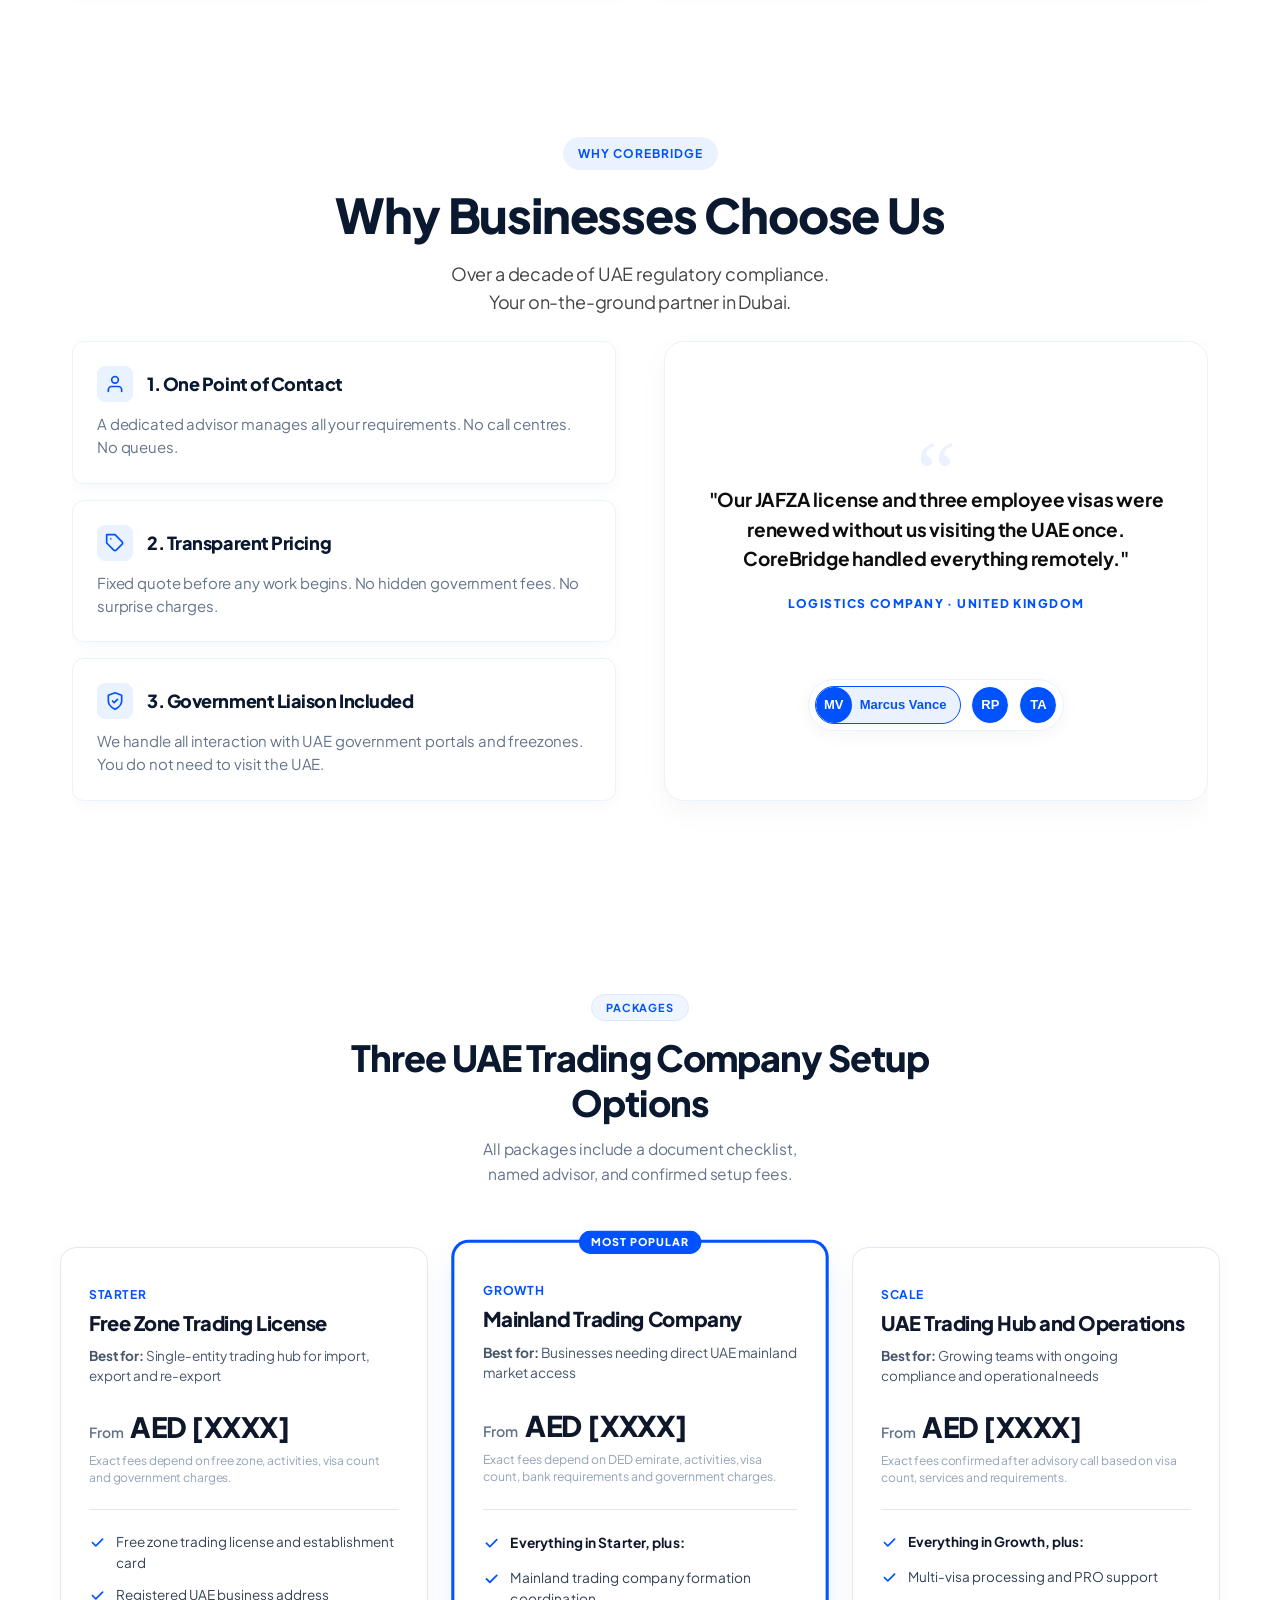
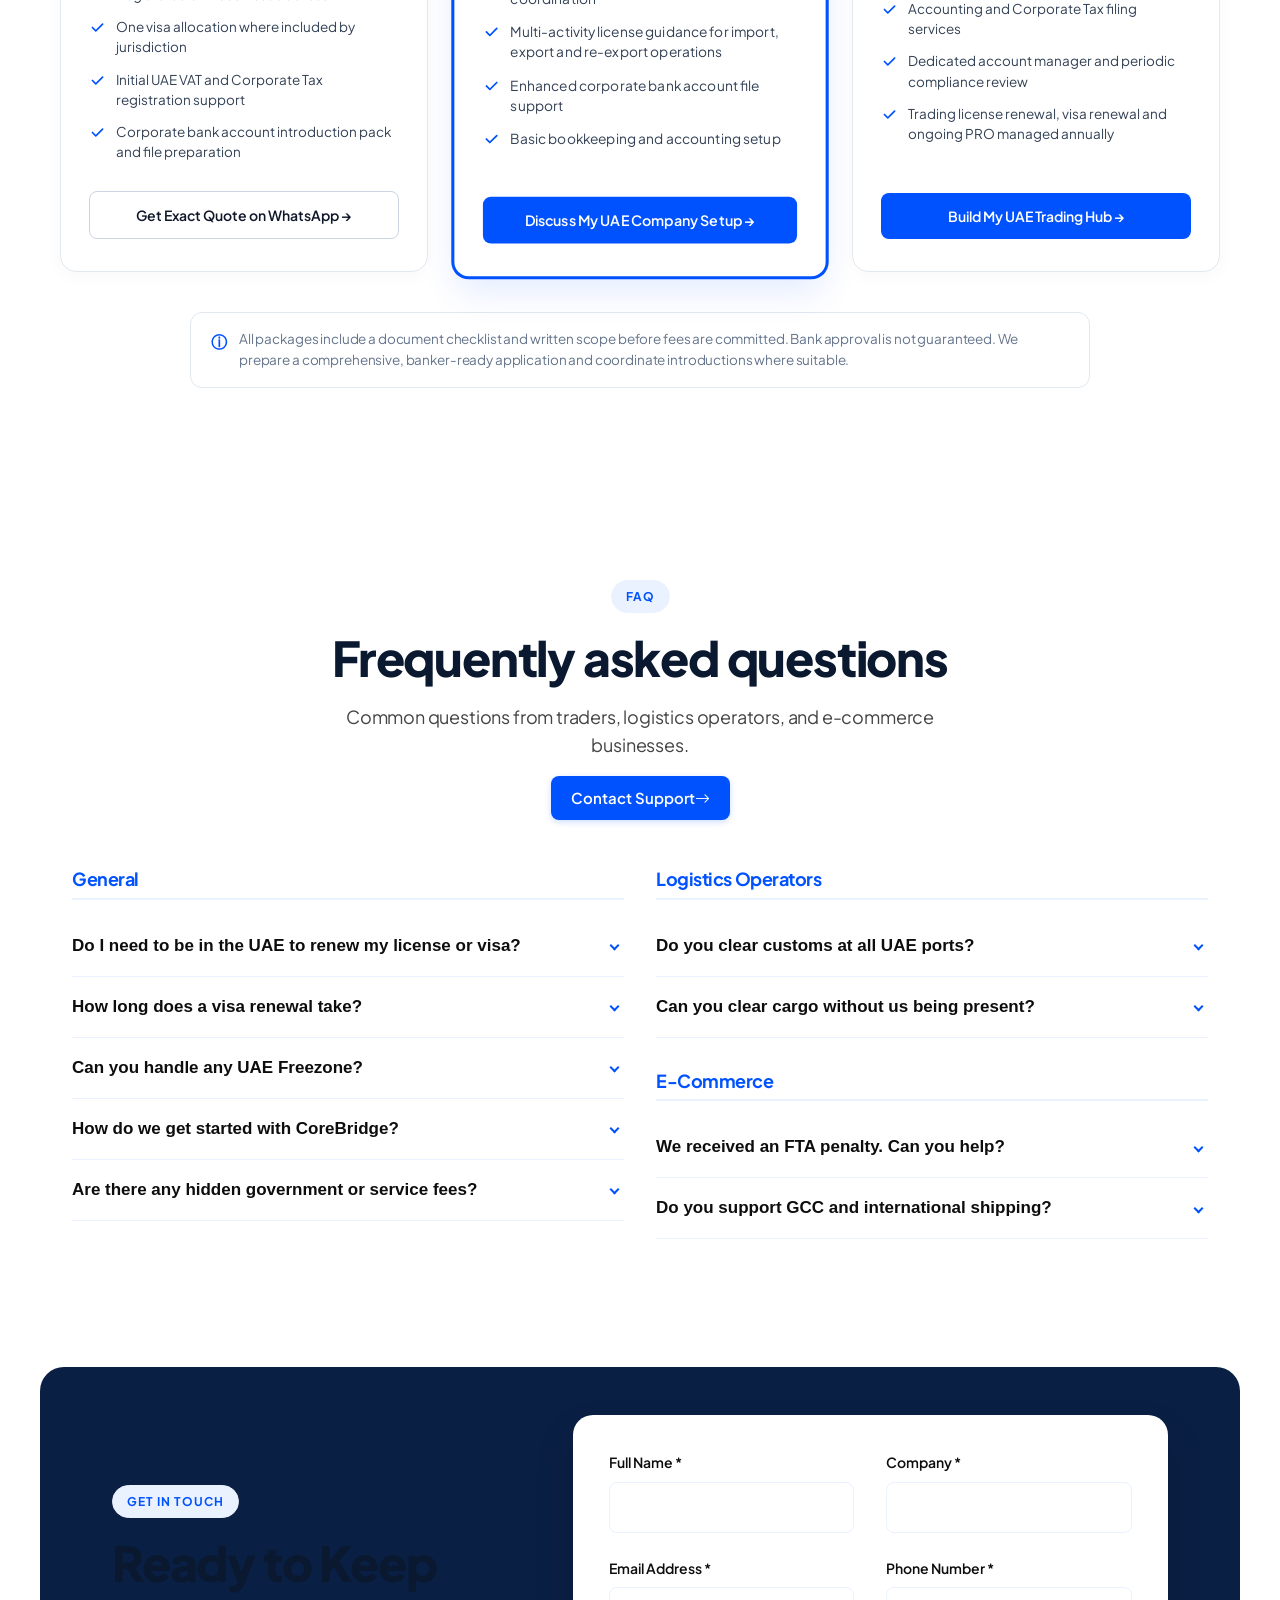
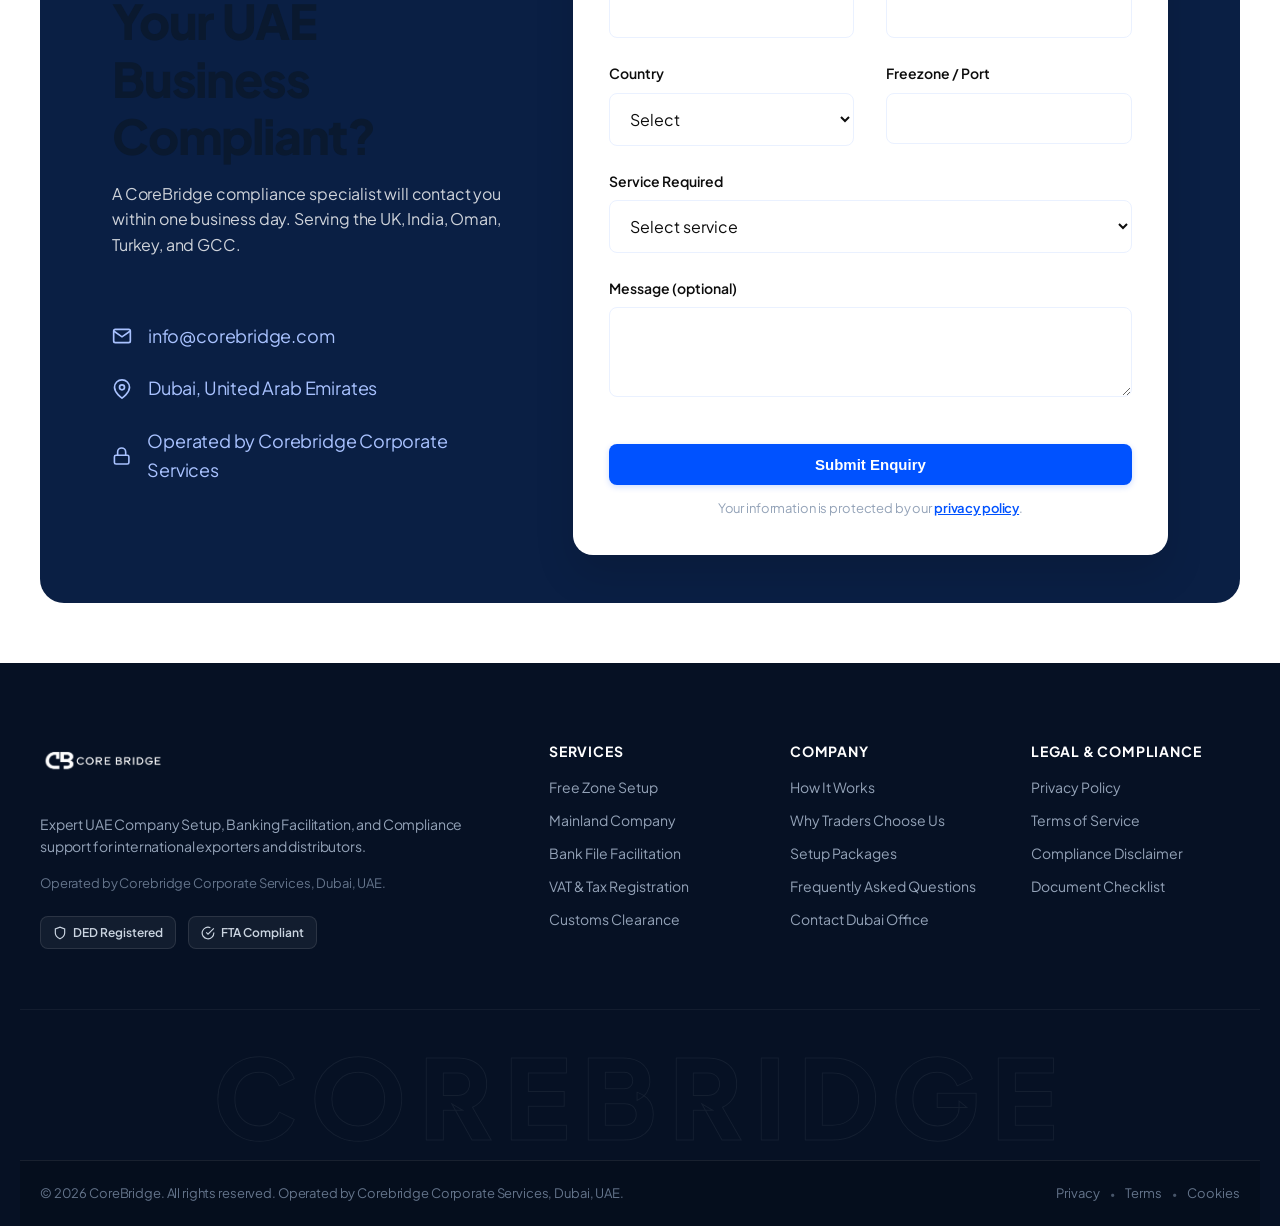
==== commit 4e69b4e9: "style: standardize 5 mobile section headers with line-block titles and strict inset subtitle boundar" ====
--- a/index.html
+++ b/index.html
@@ -244,12 +244,13 @@
     <!-- 3. Audience Selector (Shadcn Feature108 Adaptation) -->
     <section class="serve-section" id="audience-selector">
         <div class="container">
-            <div class="section-header center">
-                <span class="section-eyebrow"
-                    style="background-color: #EAF1FF !important; background: #EAF1FF !important; color: #0052FF !important; border: 1px solid #EAF1FF !important;">WHO
-                    WE SERVE</span>
-                <h2 class="section-title">Find your business type</h2>
-                <p class="section-subtitle">Tailored compliance and licensing support across core UAE business sectors.
+            <div class="section-header who-we-serve-header center">
+                <div class="pill-badge section-eyebrow"
+                    style="background-color: #EAF1FF !important; background: #EAF1FF !important; color: #0052FF !important; border: 1px solid #EAF1FF !important;">WHO WE SERVE</div>
+                <h2 class="section-title">Find Your Business Type</h2>
+                <p class="section-desc section-subtitle">
+                    Tailored compliance and licensing support<br>
+                    across core UAE business sectors.
                 </p>
             </div>
 
@@ -453,13 +454,17 @@
     <!-- 5. Services Section -->
     <section class="section services-section scroll-reveal" id="services">
         <div class="container">
-            <div class="section-header center">
-                <span class="section-eyebrow"
-                    style="background-color: #EAF1FF !important; background: #EAF1FF !important; color: #0052FF !important; border: 1px solid #EAF1FF !important;">OUR
-                    SERVICES</span>
-                <h2 class="section-title">Everything your UAE business needs in one place</h2>
-                <p class="section-subtitle">Ongoing compliance services that keep your freezone business legally active
-                    and operationally uninterrupted.</p>
+            <div class="section-header services-header center">
+                <div class="pill-badge section-eyebrow"
+                    style="background-color: #EAF1FF !important; background: #EAF1FF !important; color: #0052FF !important; border: 1px solid #EAF1FF !important;">OUR SERVICES</div>
+                <h2 class="section-title">
+                    <span class="line-block">Everything Your UAE Business</span>
+                    <span class="line-block">Needs in One Place</span>
+                </h2>
+                <p class="section-desc section-subtitle">
+                    Ongoing compliance services that keep your<br>
+                    freezone business active and uninterrupted.
+                </p>
             </div>
 
             <div class="services-grid stagger-container scroll-reveal">
@@ -663,12 +668,12 @@
                 <div class="pill-badge section-eyebrow"
                     style="background-color: #EAF1FF !important; background: #EAF1FF !important; color: #0052FF !important; border: 1px solid #EAF1FF !important;">COVERAGE</div>
                 <h2 class="coverage-title section-title">
-                    <span class="cov-line-1">UAE Freezones and Ports</span>
-                    <span class="cov-line-2">We Work With</span>
+                    <span class="line-block">UAE Freezones and Ports</span>
+                    <span class="line-block">We Work With</span>
                 </h2>
-                <p class="coverage-desc section-subtitle">
-                    <span class="cov-desc-1">We know the exact requirements for your</span>
-                    <span class="cov-desc-2">zone and port, wherever you are.</span>
+                <p class="section-desc coverage-desc section-subtitle">
+                    We know the exact requirements for your<br>
+                    zone and port, wherever you are.
                 </p>
             </div>
 
@@ -784,13 +789,14 @@
     <!-- 8. Why CoreBridge -->
     <section class="section why-section scroll-reveal" id="why-corebridge">
         <div class="container">
-            <div class="section-header center">
-                <span class="section-eyebrow"
-                    style="background-color: #EAF1FF !important; background: #EAF1FF !important; color: #0052FF !important; border: 1px solid #EAF1FF !important;">WHY
-                    COREBRIDGE</span>
+            <div class="section-header why-choose-header center">
+                <div class="pill-badge section-eyebrow"
+                    style="background-color: #EAF1FF !important; background: #EAF1FF !important; color: #0052FF !important; border: 1px solid #EAF1FF !important;">WHY COREBRIDGE</div>
                 <h2 class="section-title">Why Businesses Choose Us</h2>
-                <p class="section-subtitle">Corebridge Corporate Services. Over a decade of UAE regulatory compliance.
-                    Your on-the-ground partner in Dubai.</p>
+                <p class="section-desc section-subtitle">
+                    Over a decade of UAE regulatory compliance.<br>
+                    Your on-the-ground partner in Dubai.
+                </p>
             </div>
 
             <div class="why-grid">
@@ -889,11 +895,16 @@
         <div class="packages-container">
 
             <!-- Section Header -->
-            <div class="packages-header">
-                <div class="packages-pill-badge">PACKAGES</div>
-                <h2>Three UAE trading company setup options</h2>
-                <p>All packages include a written document checklist and named advisor. Exact fees confirmed after your
-                    advisory call based on jurisdiction, visa count and government charges.</p>
+            <div class="section-header packages-header">
+                <div class="packages-pill-badge pill-badge">PACKAGES</div>
+                <h2 class="packages-title">
+                    <span class="line-block">Three UAE Trading Company</span>
+                    <span class="line-block">Setup Options</span>
+                </h2>
+                <p class="section-desc">
+                    All packages include a document checklist,<br>
+                    named advisor, and confirmed setup fees.
+                </p>
             </div>
 
             <!-- 3-Column Pricing Grid -->
--- a/styles.css
+++ b/styles.css
@@ -6465,8 +6465,222 @@
   }
 }
 
-
-
-
-
-
+/* Mobile Footer Layout & Centering Alignment (< 768px) */
+@media (max-width: 768px) {
+
+  /* 1. Footer Global Container Mobile Alignment */
+  .site-footer,
+  #footer {
+    text-align: center !important;
+    padding: 48px 16px 28px 16px !important;
+  }
+
+  .footer-container {
+    display: flex !important;
+    flex-direction: column !important;
+    align-items: center !important;
+  }
+
+  .footer-top-grid,
+  .footer-top-container {
+    display: flex !important;
+    flex-direction: column !important;
+    align-items: center !important;
+    gap: 32px !important;
+    width: 100% !important;
+    margin-bottom: 36px !important;
+  }
+
+  /* 2. Brand Column & Trust Badges Center Alignment */
+  .footer-brand-col {
+    display: flex !important;
+    flex-direction: column !important;
+    align-items: center !important;
+    text-align: center !important;
+    width: 100% !important;
+  }
+
+  .footer-logo {
+    justify-content: center !important;
+    margin: 0 auto 10px auto !important;
+  }
+
+  .footer-bio,
+  .footer-brand-desc {
+    text-align: center !important;
+    margin: 0 auto 14px auto !important;
+    max-width: 320px !important;
+    font-size: 13.5px !important;
+    line-height: 1.5 !important;
+  }
+
+  .footer-trust-badges {
+    display: flex !important;
+    flex-direction: row !important;
+    justify-content: center !important;
+    align-items: center !important;
+    flex-wrap: wrap !important;
+    gap: 10px !important;
+    margin: 0 auto !important;
+    width: 100% !important;
+  }
+
+  .trust-badge-item,
+  .trust-badge-pill {
+    display: inline-flex !important;
+    align-items: center !important;
+    justify-content: center !important;
+    font-size: 12px !important;
+    padding: 6px 12px !important;
+  }
+
+  /* 3. Navigation Columns & Links Centering */
+  .footer-nav-col {
+    display: flex !important;
+    flex-direction: column !important;
+    align-items: center !important;
+    text-align: center !important;
+    width: 100% !important;
+    gap: 12px !important;
+  }
+
+  .footer-heading {
+    text-align: center !important;
+    font-size: 13.5px !important;
+    font-weight: 800 !important;
+    letter-spacing: 0.6px !important;
+  }
+
+  .footer-links,
+  .footer-nav-col ul {
+    display: flex !important;
+    flex-direction: column !important;
+    align-items: center !important;
+    text-align: center !important;
+    padding: 0 !important;
+    gap: 10px !important;
+  }
+
+  .footer-links li a,
+  .footer-nav-col a {
+    font-size: 13px !important;
+    text-align: center !important;
+    display: inline-block !important;
+  }
+
+  /* 4. Giant Watermark Scaling */
+  .footer-watermark-wrapper {
+    padding: 20px 0 10px 0 !important;
+  }
+
+  .footer-giant-watermark,
+  .footer-watermark-text {
+    font-size: clamp(36px, 10vw, 64px) !important;
+  }
+
+  /* 5. Bottom Copyright & Legal Links (Single Horizontal Row) */
+  .footer-bottom-bar {
+    display: flex !important;
+    flex-direction: column !important;
+    align-items: center !important;
+    justify-content: center !important;
+    text-align: center !important;
+    gap: 10px !important;
+    padding-top: 18px !important;
+    width: 100% !important;
+  }
+
+  .copyright-text {
+    font-size: 12px !important;
+    line-height: 1.5 !important;
+    text-align: center !important;
+    max-width: 320px !important;
+    margin: 0 auto !important;
+  }
+
+  .footer-bottom-links {
+    display: flex !important;
+    flex-direction: row !important;
+    justify-content: center !important;
+    align-items: center !important;
+    gap: 12px !important;
+    white-space: nowrap !important;
+    font-size: 12px !important;
+  }
+}
+
+/* Standardized Mobile 5 Section Headers (< 768px) */
+@media (max-width: 768px) {
+
+  /* 1. Header Wrapper & Unified Boundary Container */
+  .section-header,
+  .why-choose-header,
+  .coverage-header,
+  .services-header,
+  .who-we-serve-header,
+  .packages-header,
+  .process-header,
+  .faq-header {
+    display: flex !important;
+    flex-direction: column !important;
+    align-items: center !important;
+    justify-content: center !important;
+    text-align: center !important;
+    max-width: 310px !important; /* Enforces strict global width box */
+    width: 100% !important;
+    margin-left: auto !important;
+    margin-right: auto !important;
+    margin-bottom: 28px !important;
+    padding: 0 8px !important;
+    box-sizing: border-box !important;
+  }
+
+  /* 2. Main Title (H2) */
+  .section-header h2,
+  .coverage-title,
+  .packages-title,
+  .who-we-serve-title,
+  .process-header h2,
+  .faq-header h2 {
+    width: 100% !important;
+    max-width: 100% !important;
+    font-size: 20px !important;
+    font-weight: 800 !important;
+    line-height: 1.3 !important;
+    letter-spacing: -0.35px !important;
+    color: #0A192F !important;
+    margin: 0 0 10px 0 !important;
+    text-align: center !important;
+    box-sizing: border-box !important;
+  }
+
+  .section-header h2 .line-block {
+    display: block !important;
+    white-space: nowrap !important;
+  }
+
+  /* 3. Subtitle Strictly Inset Underneath Heading */
+  .section-header p,
+  .section-header .section-desc,
+  .coverage-desc,
+  .process-header p,
+  .packages-header p,
+  .faq-header p {
+    width: 100% !important;
+    max-width: 90% !important; /* Locks subtitle narrower than the heading */
+    font-size: 13px !important;
+    line-height: 1.48 !important;
+    color: #64748B !important;
+    font-weight: 400 !important;
+    margin: 0 auto !important;
+    text-align: center !important;
+    text-wrap: balance !important;
+    box-sizing: border-box !important;
+  }
+}
+
+
+
+
+
+
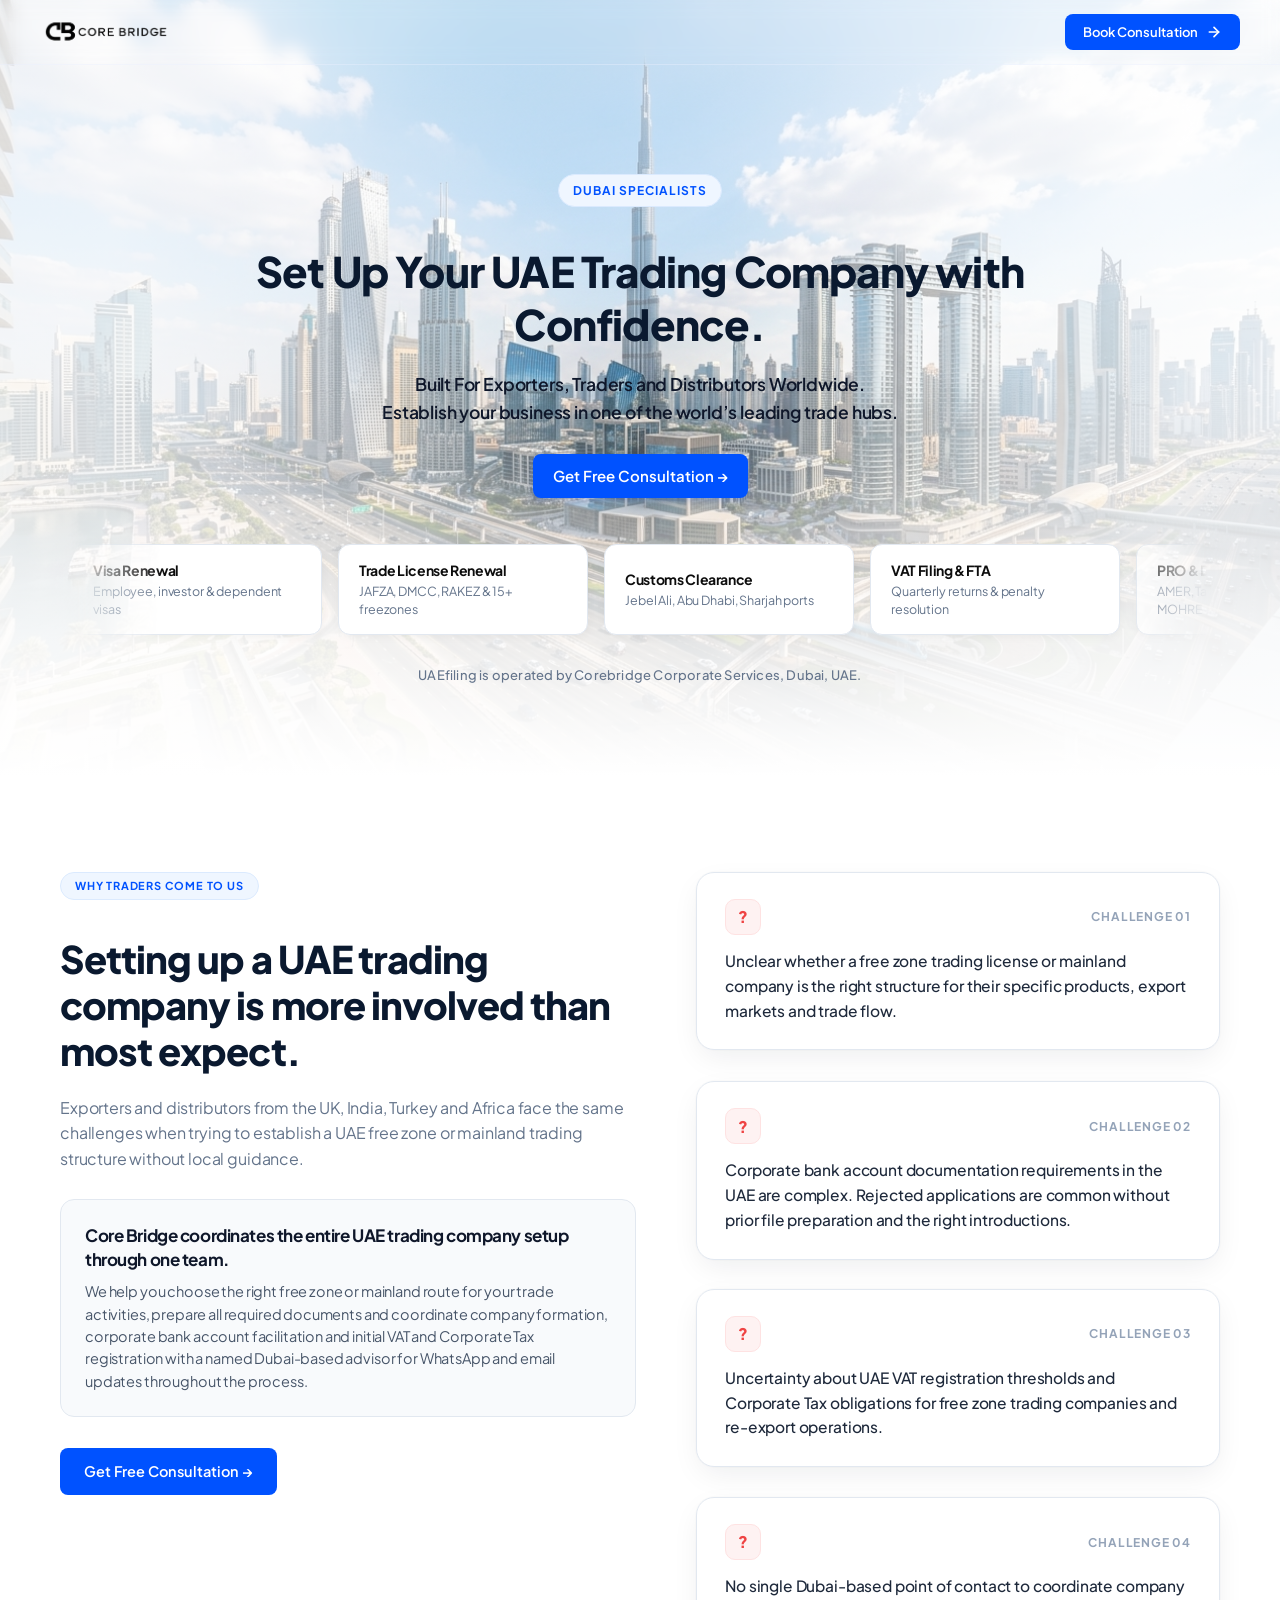
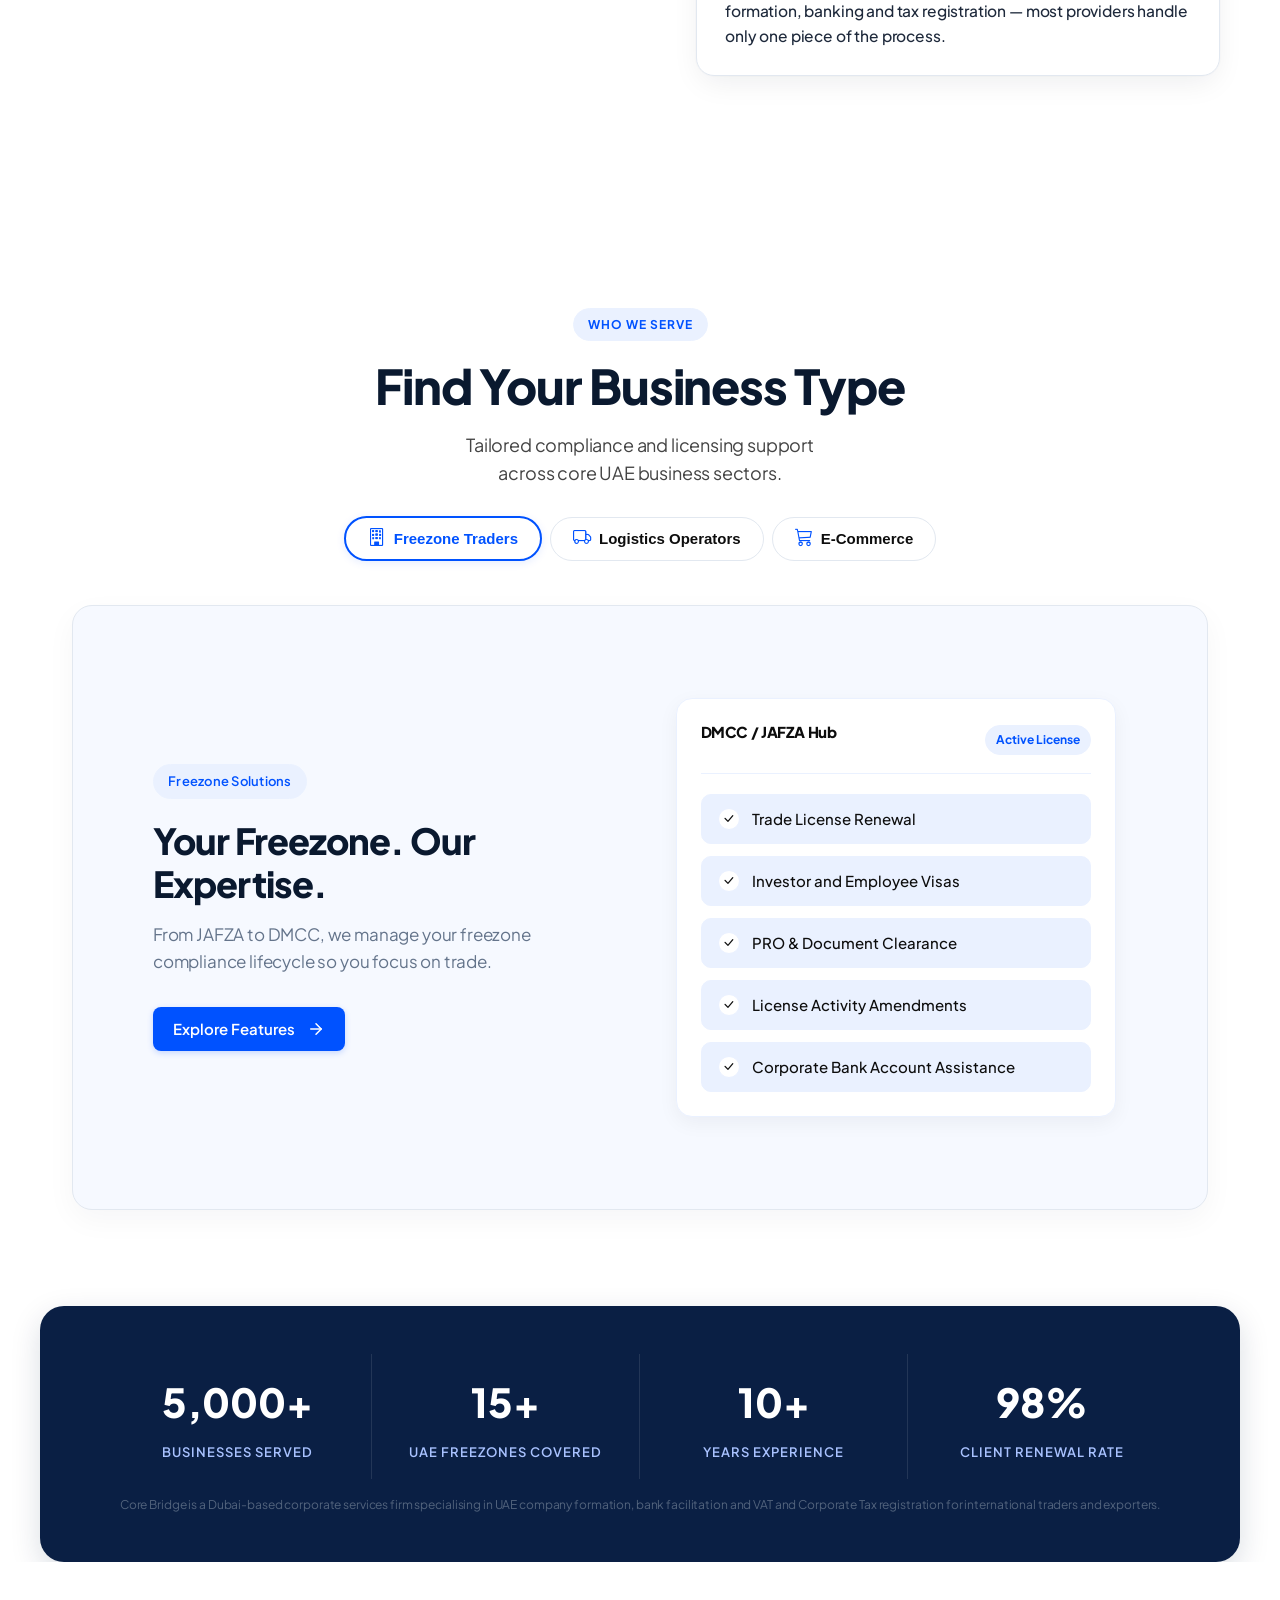
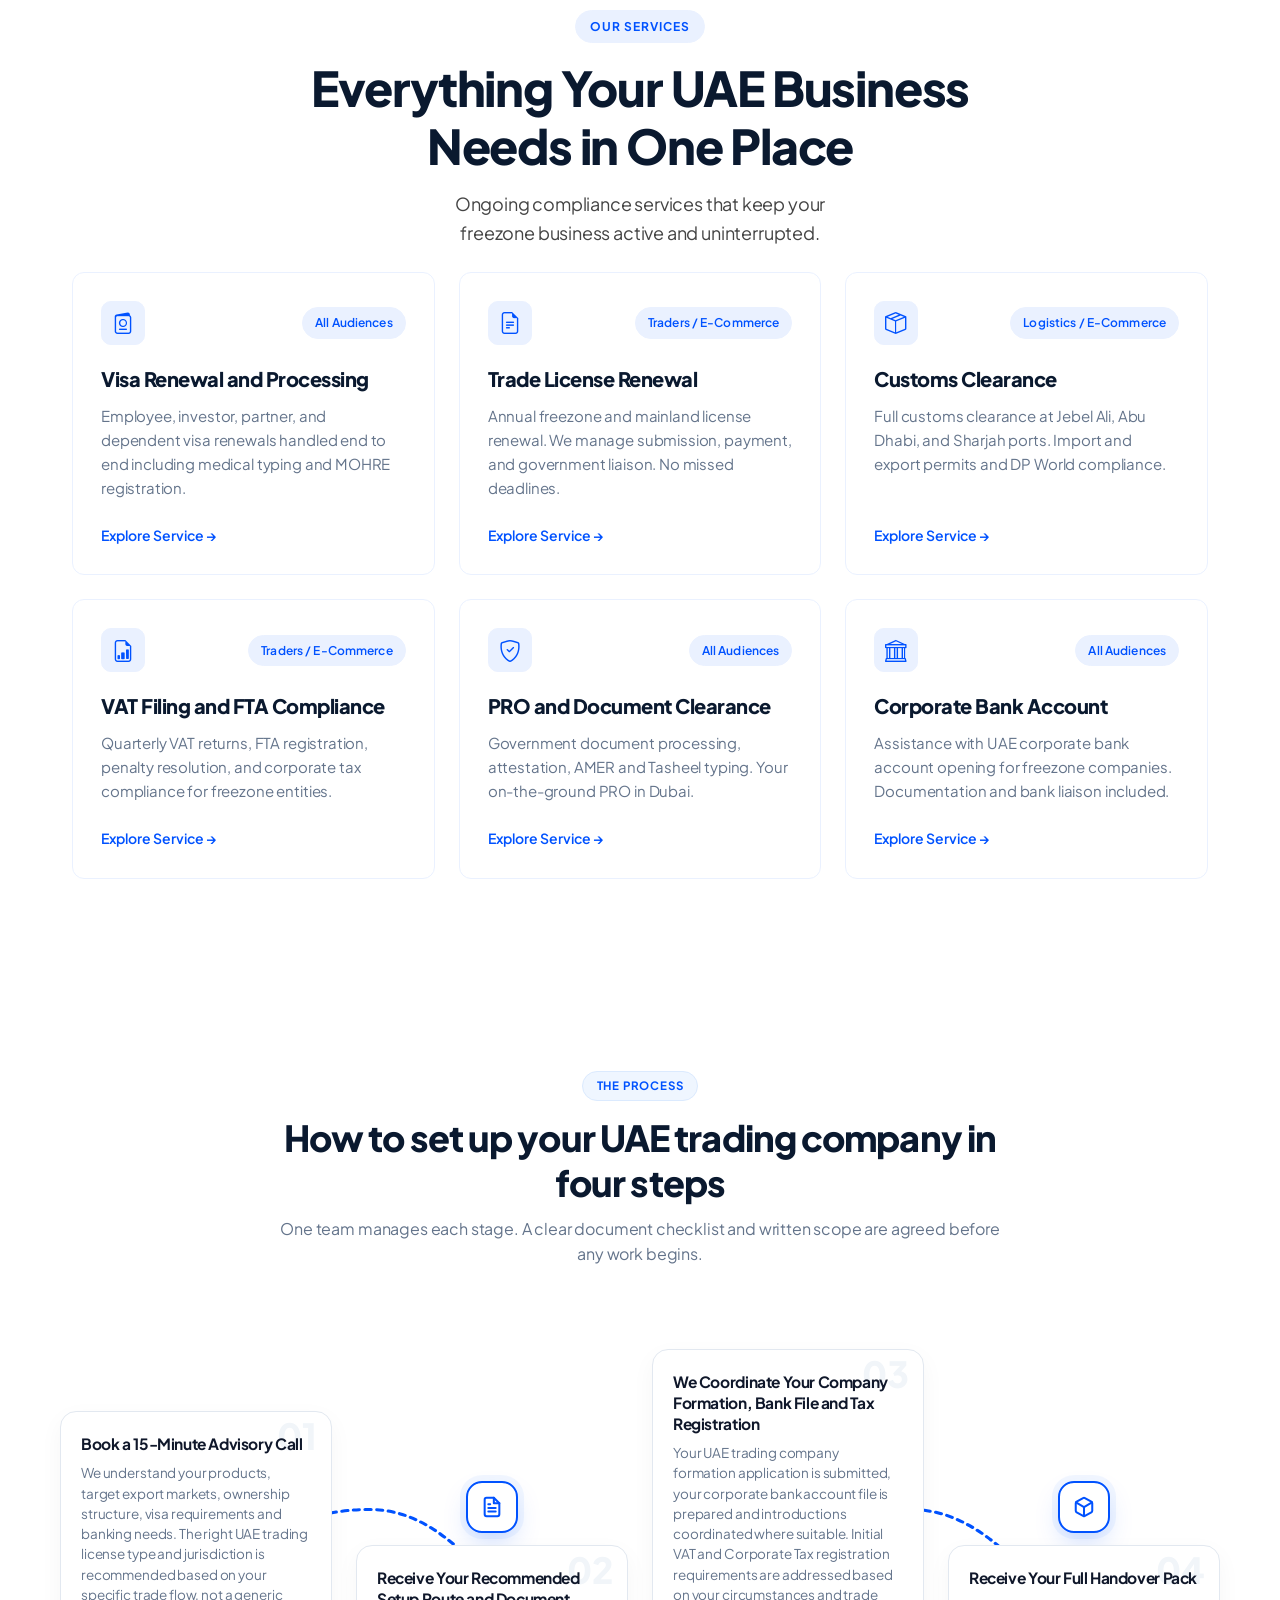
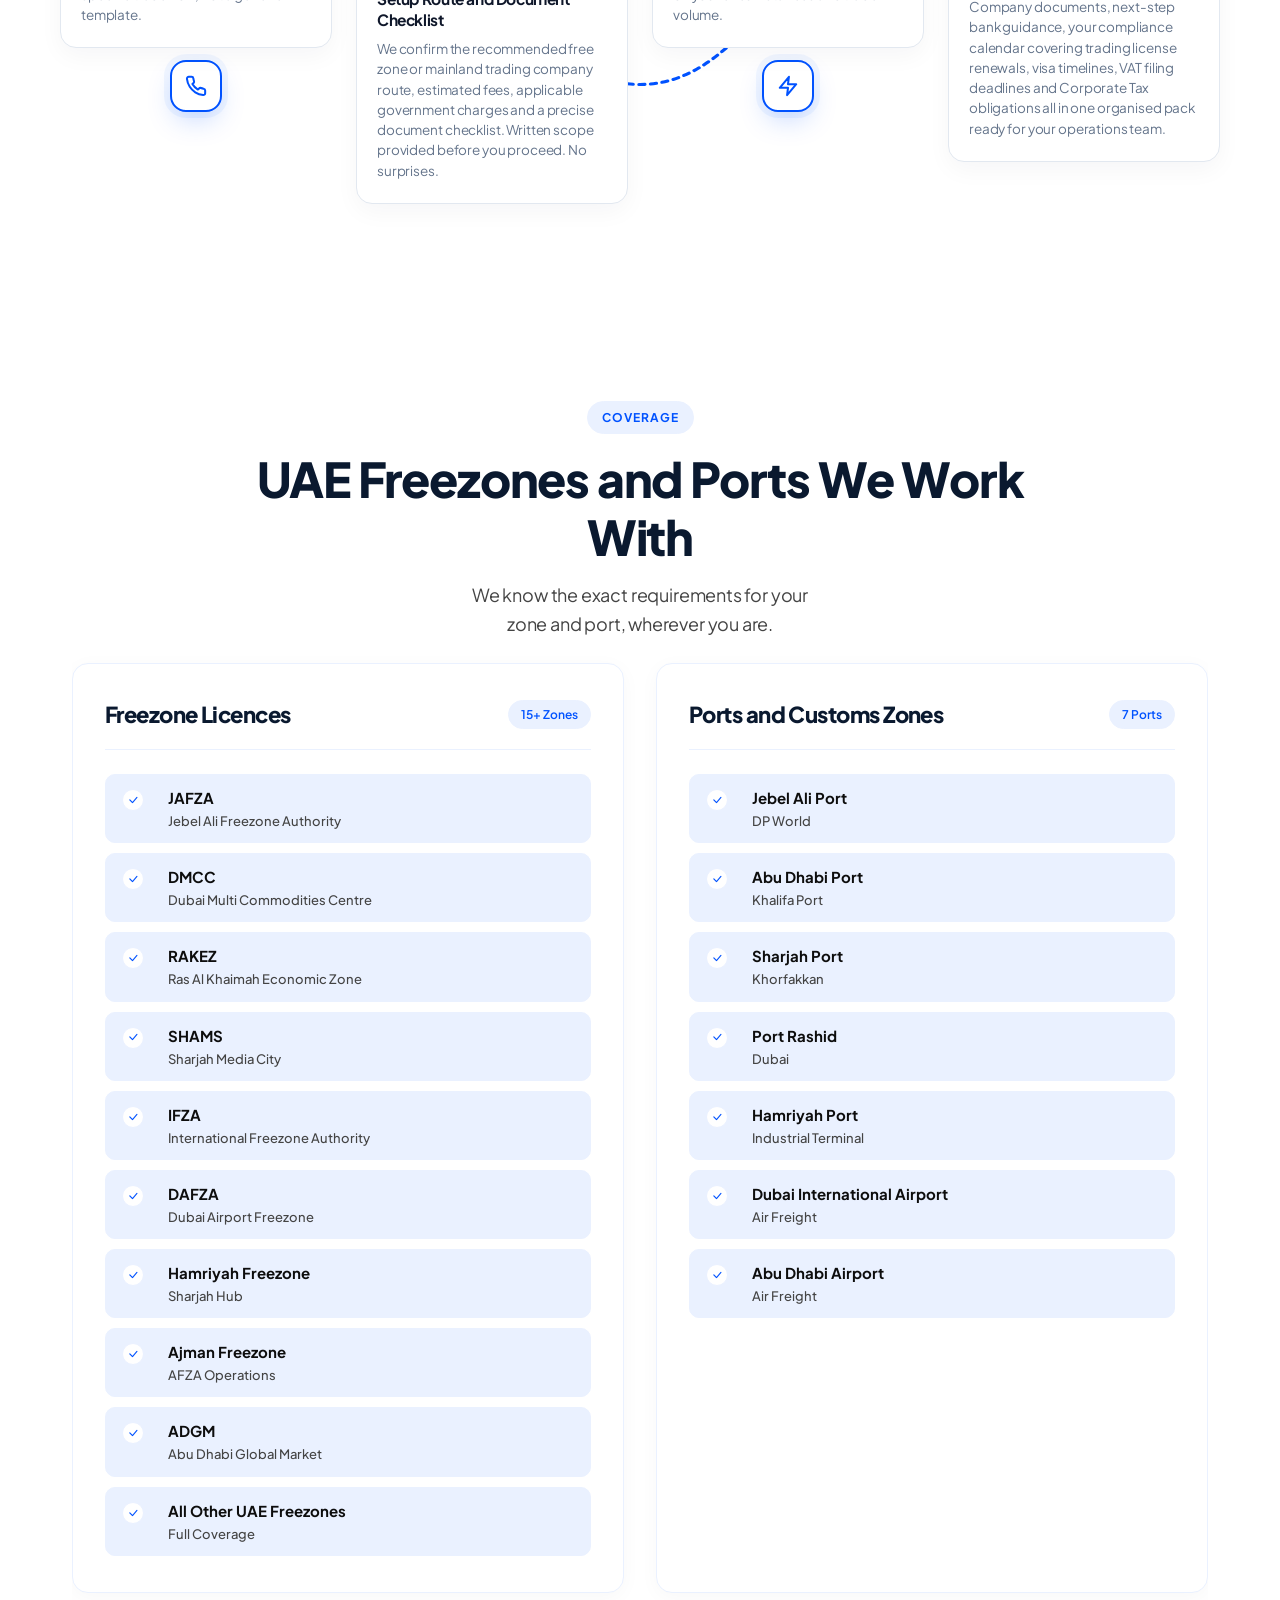
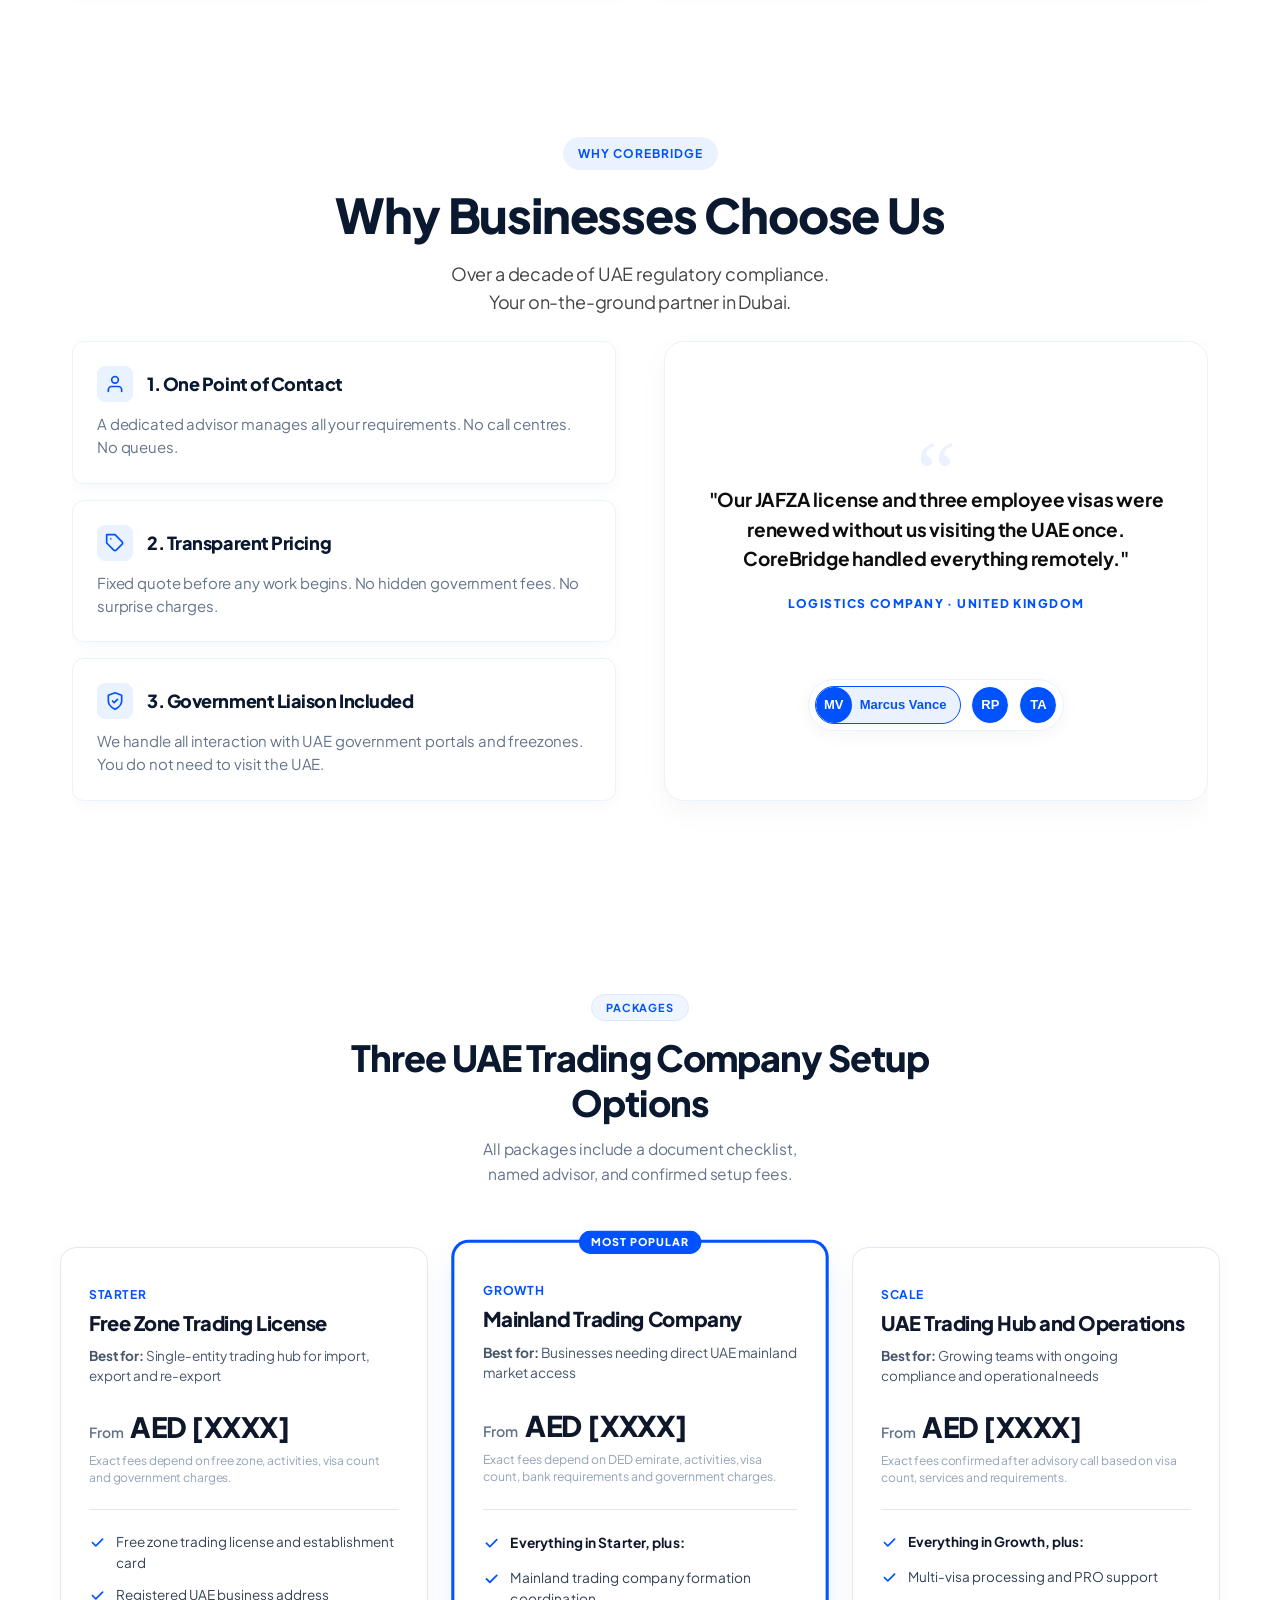
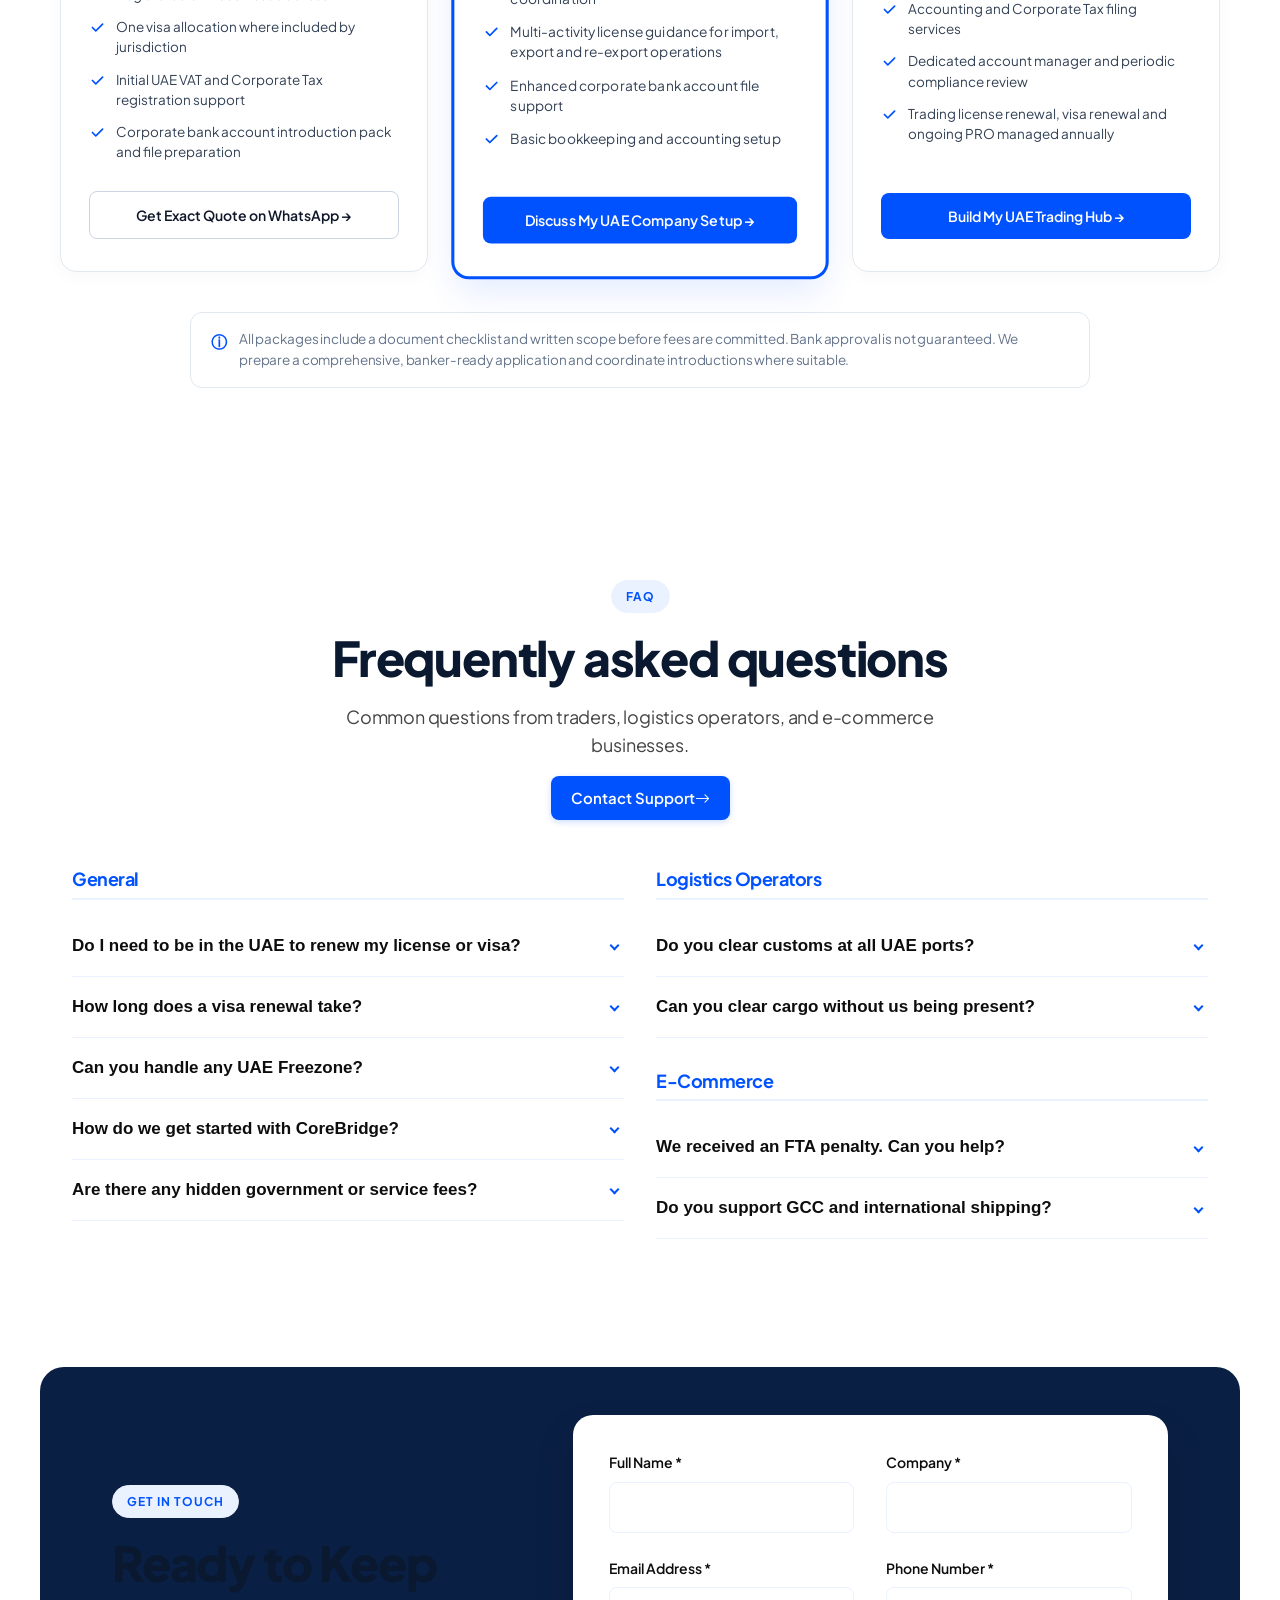
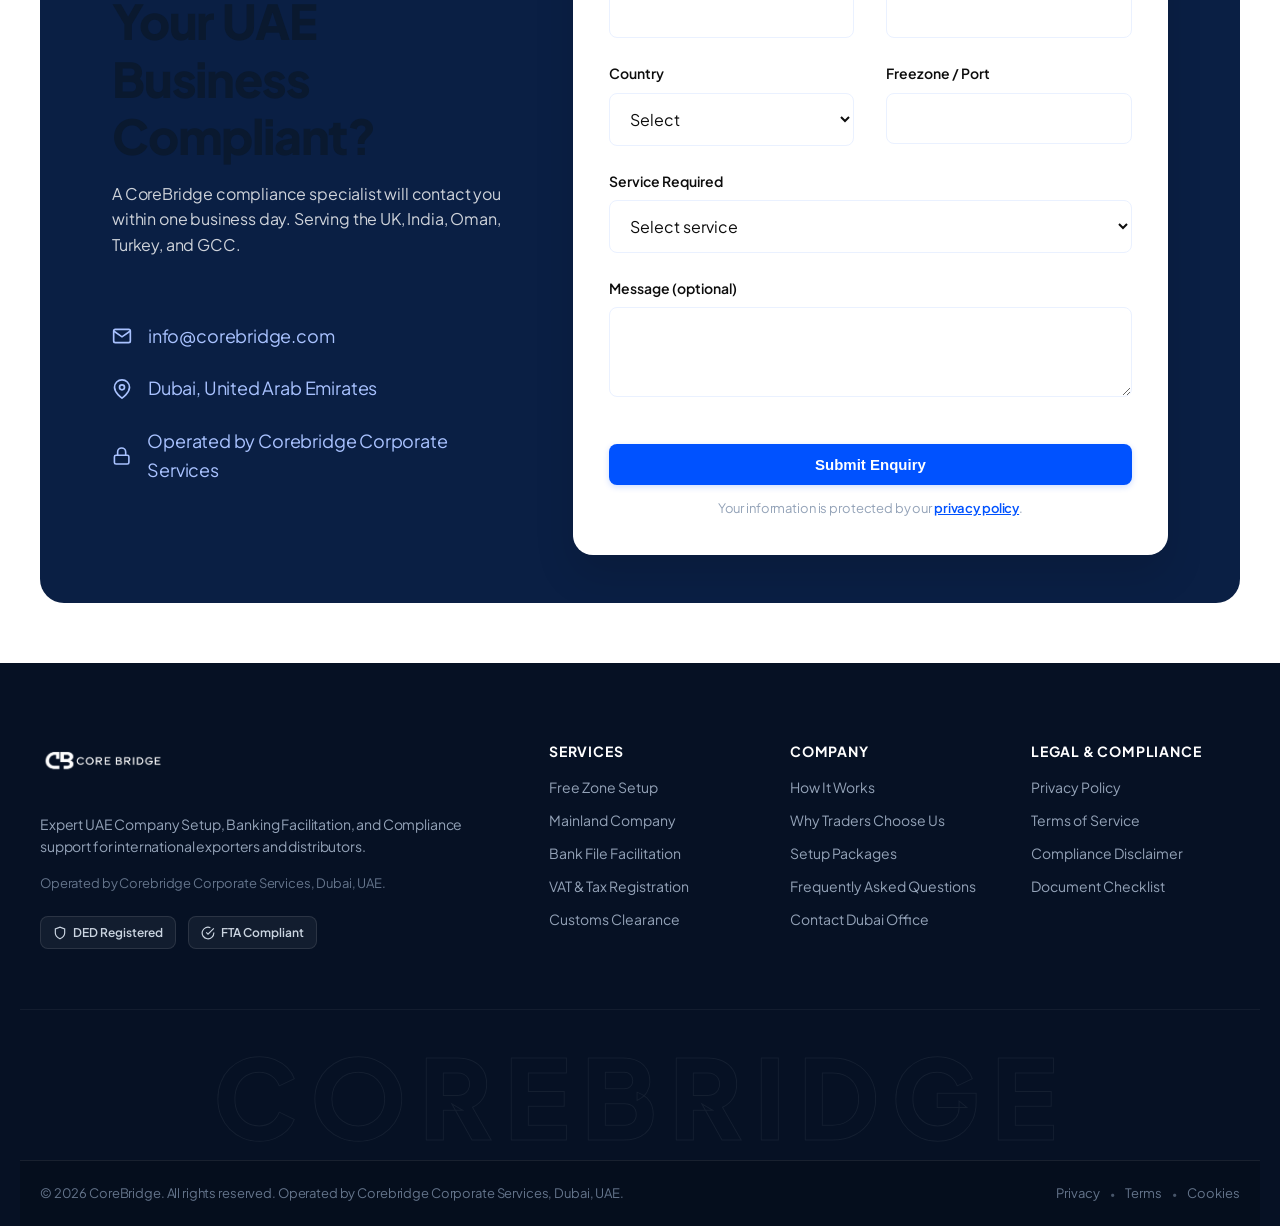
==== commit b2971f7e: "fix(mobile): master consolidation — unified hero, section headers, typography, process, packages, FA" ====
--- a/index.html
+++ b/index.html
@@ -3,7 +3,7 @@
 
 <head>
     <meta charset="UTF-8">
-    <meta name="viewport" content="width=device-width, initial-scale=1.0">
+    <meta name="viewport" content="width=device-width, initial-scale=1.0, viewport-fit=cover">
     <title>CoreBridge - Compliance Solutions</title>
     <link rel="icon"
         href="[data-uri]"
--- a/styles.css
+++ b/styles.css
@@ -22,7 +22,7 @@
     --color-text-secondary: #0D0D0D;
 
     /* Typography */
-    --font-main: 'Inter', system-ui, -apple-system, sans-serif;
+    --font-main: 'Plus Jakarta Sans', 'Inter', system-ui, -apple-system, sans-serif;
 
     /* Spacing & Layout */
     --container-max-width: 1200px;
@@ -75,6 +75,7 @@
     line-height: 1.6;
     -webkit-font-smoothing: antialiased;
     -moz-osx-font-smoothing: grayscale;
+    -webkit-overflow-scrolling: touch;
 }
 
 body.mobile-nav-active {
@@ -6679,8 +6680,597 @@
   }
 }
 
-
-
-
-
-
+/* Footer Bottom Bar Mobile Center Alignment (< 768px) */
+@media (max-width: 768px) {
+  
+  /* Footer Bottom Bar Wrapper */
+  .footer-bottom-bar,
+  .footer-bottom,
+  .site-footer .bottom-bar {
+    display: flex !important;
+    flex-direction: column !important;
+    align-items: center !important;
+    justify-content: center !important;
+    text-align: center !important;
+    width: 100% !important;
+    margin: 0 auto !important;
+    padding-top: 16px !important;
+  }
+
+  /* Copyright Text Centering */
+  .copyright-text,
+  .footer-bottom-bar p,
+  .site-footer .bottom-bar p {
+    text-align: center !important;
+    width: 100% !important;
+    max-width: 320px !important;
+    margin: 0 auto 10px auto !important;
+  }
+
+  /* Legal Links Row Centering */
+  .footer-bottom-links,
+  .legal-links,
+  .footer-legal-links,
+  .site-footer .bottom-links {
+    display: flex !important;
+    flex-direction: row !important;
+    justify-content: center !important;
+    align-items: center !important;
+    width: 100% !important;
+    margin: 0 auto !important;
+    padding: 0 !important;
+    gap: 8px !important;
+    text-align: center !important;
+    list-style: none !important;
+  }
+
+  .footer-bottom-links a,
+  .legal-links a,
+  .footer-legal-links a {
+    display: inline-block !important;
+    text-align: center !important;
+  }
+}
+
+
+
+
+
+
+
+/* =============================================================
+   MASTER MOBILE CONSOLIDATION — FINAL AUTHORITATIVE OVERRIDE
+   Resolves all conflicting rules above. MUST stay at EOF.
+   Viewport: 320px – 768px
+   ============================================================= */
+@media (max-width: 768px) {
+
+  /* 1. HTML / BODY GLOBAL CONSTRAINTS */
+  html, body {
+    overflow-x: hidden !important;
+    max-width: 100vw !important;
+  }
+
+  /* 2. HERO SECTION — authoritative vertical position & type */
+  .hero-section,
+  header.hero-section,
+  #hero {
+    padding-top: 130px !important;
+    padding-bottom: 32px !important;
+    padding-left: 18px !important;
+    padding-right: 18px !important;
+    min-height: unset !important;
+    display: flex !important;
+    flex-direction: column !important;
+    align-items: center !important;
+    justify-content: flex-start !important;
+    box-sizing: border-box !important;
+    text-align: center !important;
+  }
+
+  .hero-container {
+    margin-top: 16px !important;
+    display: flex !important;
+    flex-direction: column !important;
+    align-items: center !important;
+    text-align: center !important;
+    width: 100% !important;
+  }
+
+  .hero-pill-badge,
+  .hero-section .pill-badge,
+  .hero-section .section-eyebrow,
+  #hero .section-eyebrow {
+    display: inline-flex !important;
+    font-size: 10px !important;
+    font-weight: 700 !important;
+    letter-spacing: 0.7px !important;
+    padding: 4px 12px !important;
+    border-radius: 999px !important;
+    margin: 0 auto 14px auto !important;
+    white-space: nowrap !important;
+    line-height: 1.2 !important;
+    width: fit-content !important;
+  }
+
+  .hero-title,
+  .hero-section h1,
+  #hero h1 {
+    font-size: 19px !important;
+    font-weight: 800 !important;
+    line-height: 1.35 !important;
+    letter-spacing: -0.3px !important;
+    margin: 0 auto 12px auto !important;
+    text-align: center !important;
+    max-width: 100% !important;
+    width: 100% !important;
+  }
+
+  .hero-title .hero-line-1,
+  .hero-title .hero-line-2 {
+    display: block !important;
+    white-space: nowrap !important;
+    font-size: 19px !important;
+  }
+
+  .hero-title .hero-line-2 {
+    margin-top: 2px !important;
+  }
+
+  .hero-subtitle,
+  .hero-section > div > p,
+  #hero > div > p {
+    font-size: 12.5px !important;
+    line-height: 1.5 !important;
+    color: #475569 !important;
+    font-weight: 500 !important;
+    max-width: 290px !important;
+    margin: 0 auto 18px auto !important;
+    text-align: center !important;
+    text-wrap: balance !important;
+  }
+
+  .hero-cta-group,
+  .hero-actions {
+    display: flex !important;
+    justify-content: center !important;
+    width: 100% !important;
+    margin-bottom: 10px !important;
+  }
+
+  .hero-cta-group a,
+  .hero-actions a,
+  .hero-section .btn-primary,
+  #hero .btn-primary {
+    min-width: 200px !important;
+    max-width: 280px !important;
+    font-size: 14px !important;
+    padding: 12px 24px !important;
+    margin: 0 auto !important;
+    text-align: center !important;
+    display: inline-flex !important;
+    align-items: center !important;
+    justify-content: center !important;
+    min-height: 44px !important;
+  }
+
+  .hero-operated-highlight {
+    font-size: 11px !important;
+    text-align: center !important;
+    margin: 8px auto 0 auto !important;
+  }
+
+  /* 3. NON-HERO SECTION VERTICAL SPACING */
+  section:not(.hero-section):not(header) {
+    padding-left: 16px !important;
+    padding-right: 16px !important;
+    padding-top: 56px !important;
+    padding-bottom: 56px !important;
+    box-sizing: border-box !important;
+  }
+
+  /* 4. UNIFIED SECTION HEADER CONTAINER */
+  .section-header,
+  .why-choose-header,
+  .coverage-header,
+  .services-header,
+  .who-we-serve-header,
+  .packages-header,
+  .process-header,
+  .faq-header {
+    display: flex !important;
+    flex-direction: column !important;
+    align-items: center !important;
+    justify-content: center !important;
+    text-align: center !important;
+    max-width: 316px !important;
+    width: 100% !important;
+    margin-left: auto !important;
+    margin-right: auto !important;
+    margin-bottom: 28px !important;
+    padding: 0 !important;
+    box-sizing: border-box !important;
+  }
+
+  /* 5. ALL NON-HERO PILL BADGES */
+  section:not(.hero-section):not(header) .pill-badge,
+  section:not(.hero-section):not(header) .section-eyebrow,
+  section:not(.hero-section):not(header) [class*="-pill-badge"] {
+    display: inline-flex !important;
+    font-size: 10px !important;
+    font-weight: 700 !important;
+    letter-spacing: 0.6px !important;
+    text-transform: uppercase !important;
+    padding: 4px 12px !important;
+    border-radius: 999px !important;
+    margin: 0 auto 12px auto !important;
+    line-height: 1.2 !important;
+    white-space: nowrap !important;
+    width: fit-content !important;
+  }
+
+  /* 6. ALL SECTION H2 HEADINGS */
+  section:not(.hero-section):not(header) h2,
+  section:not(.hero-section):not(header) .section-title,
+  .traders-main-title,
+  .coverage-title,
+  .packages-title,
+  .who-we-serve-title,
+  .process-header h2,
+  .packages-header h2,
+  .faq-header h2 {
+    font-size: 20px !important;
+    font-weight: 800 !important;
+    line-height: 1.28 !important;
+    letter-spacing: -0.35px !important;
+    color: #0A192F !important;
+    max-width: 100% !important;
+    width: 100% !important;
+    margin: 0 0 10px 0 !important;
+    text-align: center !important;
+    text-wrap: balance !important;
+    box-sizing: border-box !important;
+  }
+
+  .section-header h2 .line-block,
+  .coverage-title .line-block,
+  .packages-title .line-block {
+    display: block !important;
+    white-space: nowrap !important;
+  }
+
+  /* 7. ALL SECTION SUBTITLES */
+  section:not(.hero-section):not(header) .section-desc,
+  section:not(.hero-section):not(header) .section-subtitle,
+  .traders-intro-desc,
+  .coverage-desc,
+  .process-header p,
+  .packages-header p,
+  .faq-header p {
+    font-size: 13px !important;
+    line-height: 1.5 !important;
+    color: #64748B !important;
+    font-weight: 400 !important;
+    max-width: 90% !important;
+    margin: 0 auto !important;
+    text-align: center !important;
+    text-wrap: balance !important;
+    box-sizing: border-box !important;
+  }
+
+  /* 8. CARDS H3 & BODY TEXT */
+  .value-card h3,
+  .service-card h3,
+  .faq-question,
+  .step-title {
+    font-size: 15px !important;
+    font-weight: 700 !important;
+    line-height: 1.35 !important;
+  }
+
+  /* 9. TRADERS SECTION */
+  .traders-section,
+  #why-traders-come-to-us {
+    padding: 56px 16px !important;
+  }
+
+  .traders-container {
+    display: flex !important;
+    flex-direction: column !important;
+    gap: 28px !important;
+  }
+
+  .traders-left-sticky {
+    text-align: center !important;
+  }
+
+  .traders-btn-primary,
+  .traders-action-row a {
+    width: 100% !important;
+    max-width: 100% !important;
+    min-height: 44px !important;
+    display: flex !important;
+    align-items: center !important;
+    justify-content: center !important;
+    font-size: 14px !important;
+    margin-top: 16px !important;
+  }
+
+  /* 10. THE PROCESS */
+  .wave-steps-grid {
+    display: flex !important;
+    flex-direction: column !important;
+    gap: 16px !important;
+    position: relative !important;
+    padding-left: 56px !important;
+  }
+
+  .wave-steps-grid::before {
+    content: '' !important;
+    position: absolute !important;
+    top: 24px !important;
+    bottom: 24px !important;
+    left: 23px !important;
+    width: 2px !important;
+    background: linear-gradient(to bottom, #0052FF 0%, rgba(0,82,255,0.1) 100%) !important;
+    border-radius: 2px !important;
+  }
+
+  .wave-step-node,
+  .step-icon-node {
+    width: 46px !important;
+    height: 46px !important;
+    min-width: 46px !important;
+    border-radius: 50% !important;
+    display: flex !important;
+    align-items: center !important;
+    justify-content: center !important;
+  }
+
+  /* 11. COVERAGE SECTION */
+  .coverage-grid {
+    grid-template-columns: 1fr !important;
+    gap: 20px !important;
+  }
+
+  .coverage-panel {
+    padding: 16px !important;
+  }
+
+  /* 12. SERVICES GRID */
+  .services-grid {
+    grid-template-columns: 1fr !important;
+    gap: 16px !important;
+  }
+
+  .service-card {
+    padding: 16px !important;
+    border-radius: 12px !important;
+  }
+
+  /* 13. WHO WE SERVE */
+  .serve-tabs-nav {
+    flex-wrap: wrap !important;
+    gap: 8px !important;
+    justify-content: center !important;
+  }
+
+  .serve-tab-trigger {
+    font-size: 12px !important;
+    padding: 8px 12px !important;
+    min-height: 44px !important;
+  }
+
+  .serve-panel-grid {
+    grid-template-columns: 1fr !important;
+    gap: 20px !important;
+  }
+
+  /* 14. PACKAGES */
+  .packages-section {
+    padding: 56px 16px !important;
+  }
+
+  .packages-grid {
+    display: flex !important;
+    flex-direction: column !important;
+    gap: 20px !important;
+  }
+
+  .package-card {
+    width: 100% !important;
+    padding: 20px 16px !important;
+    box-sizing: border-box !important;
+  }
+
+  .btn-package-outline,
+  .btn-package-primary {
+    width: 100% !important;
+    min-height: 44px !important;
+    font-size: 13.5px !important;
+    display: flex !important;
+    align-items: center !important;
+    justify-content: center !important;
+    text-align: center !important;
+  }
+
+  /* 15. FAQ ACCORDION */
+  .faq-question {
+    font-size: 14px !important;
+    font-weight: 600 !important;
+    line-height: 1.4 !important;
+    padding: 14px 16px !important;
+    display: flex !important;
+    align-items: center !important;
+    justify-content: space-between !important;
+    width: 100% !important;
+    min-height: 44px !important;
+  }
+
+  .faq-answer,
+  .faq-answer-text {
+    font-size: 13px !important;
+    line-height: 1.55 !important;
+    padding: 0 16px 14px 16px !important;
+  }
+
+  /* 16. FOOTER COMPLETE CENTER RESET */
+  .site-footer,
+  #footer {
+    padding: 48px 16px 28px 16px !important;
+    text-align: center !important;
+  }
+
+  .footer-top-container {
+    display: flex !important;
+    flex-direction: column !important;
+    align-items: center !important;
+    gap: 32px !important;
+    width: 100% !important;
+    padding-bottom: 24px !important;
+    grid-template-columns: 1fr !important;
+  }
+
+  .footer-brand-col {
+    display: flex !important;
+    flex-direction: column !important;
+    align-items: center !important;
+    text-align: center !important;
+    width: 100% !important;
+  }
+
+  .footer-logo {
+    justify-content: center !important;
+    margin: 0 auto 10px auto !important;
+  }
+
+  .footer-brand-desc,
+  .footer-bio {
+    text-align: center !important;
+    max-width: 300px !important;
+    margin: 0 auto 12px auto !important;
+    font-size: 13px !important;
+    line-height: 1.5 !important;
+  }
+
+  .footer-trust-badges {
+    display: flex !important;
+    flex-direction: row !important;
+    justify-content: center !important;
+    align-items: center !important;
+    flex-wrap: wrap !important;
+    gap: 10px !important;
+    margin: 0 auto !important;
+    width: 100% !important;
+  }
+
+  .trust-badge-item,
+  .trust-badge-pill {
+    display: inline-flex !important;
+    align-items: center !important;
+    justify-content: center !important;
+    font-size: 11.5px !important;
+    padding: 6px 12px !important;
+    min-height: 32px !important;
+  }
+
+  .footer-links-grid {
+    display: flex !important;
+    flex-direction: column !important;
+    align-items: center !important;
+    gap: 24px !important;
+    width: 100% !important;
+    grid-template-columns: 1fr !important;
+  }
+
+  .footer-nav-col {
+    display: flex !important;
+    flex-direction: column !important;
+    align-items: center !important;
+    text-align: center !important;
+    width: 100% !important;
+    gap: 10px !important;
+  }
+
+  .footer-heading {
+    text-align: center !important;
+    font-size: 12.5px !important;
+    font-weight: 800 !important;
+    letter-spacing: 0.7px !important;
+  }
+
+  .footer-links,
+  .footer-nav-col ul {
+    display: flex !important;
+    flex-direction: column !important;
+    align-items: center !important;
+    padding: 0 !important;
+    margin: 0 !important;
+    list-style: none !important;
+    gap: 10px !important;
+  }
+
+  .footer-links li a,
+  .footer-nav-col a {
+    font-size: 13px !important;
+    text-align: center !important;
+    display: inline-block !important;
+  }
+
+  .footer-watermark-text,
+  .footer-giant-watermark {
+    font-size: clamp(32px, 9vw, 56px) !important;
+    letter-spacing: 4px !important;
+  }
+
+  .footer-bottom-container,
+  .footer-bottom-bar {
+    display: flex !important;
+    flex-direction: column !important;
+    align-items: center !important;
+    justify-content: center !important;
+    text-align: center !important;
+    gap: 10px !important;
+    padding-top: 16px !important;
+    width: 100% !important;
+  }
+
+  .footer-bottom-container p,
+  .copyright-text {
+    font-size: 11.5px !important;
+    text-align: center !important;
+    max-width: 300px !important;
+    margin: 0 auto !important;
+    line-height: 1.5 !important;
+  }
+
+  .footer-bottom-links,
+  .legal-links,
+  .footer-legal-links {
+    display: flex !important;
+    flex-direction: row !important;
+    justify-content: center !important;
+    align-items: center !important;
+    flex-wrap: nowrap !important;
+    gap: 8px !important;
+    width: 100% !important;
+    margin: 0 auto !important;
+    padding: 0 !important;
+    list-style: none !important;
+    font-size: 11.5px !important;
+  }
+
+  .footer-bottom-links a,
+  .legal-links a,
+  .footer-legal-links a {
+    display: inline-block !important;
+    text-align: center !important;
+  }
+
+  /* 17. OVERFLOW GUARD */
+  .hero-features-wrapper,
+  .hero-features-track {
+    max-width: 100vw !important;
+    overflow-x: hidden !important;
+  }
+}
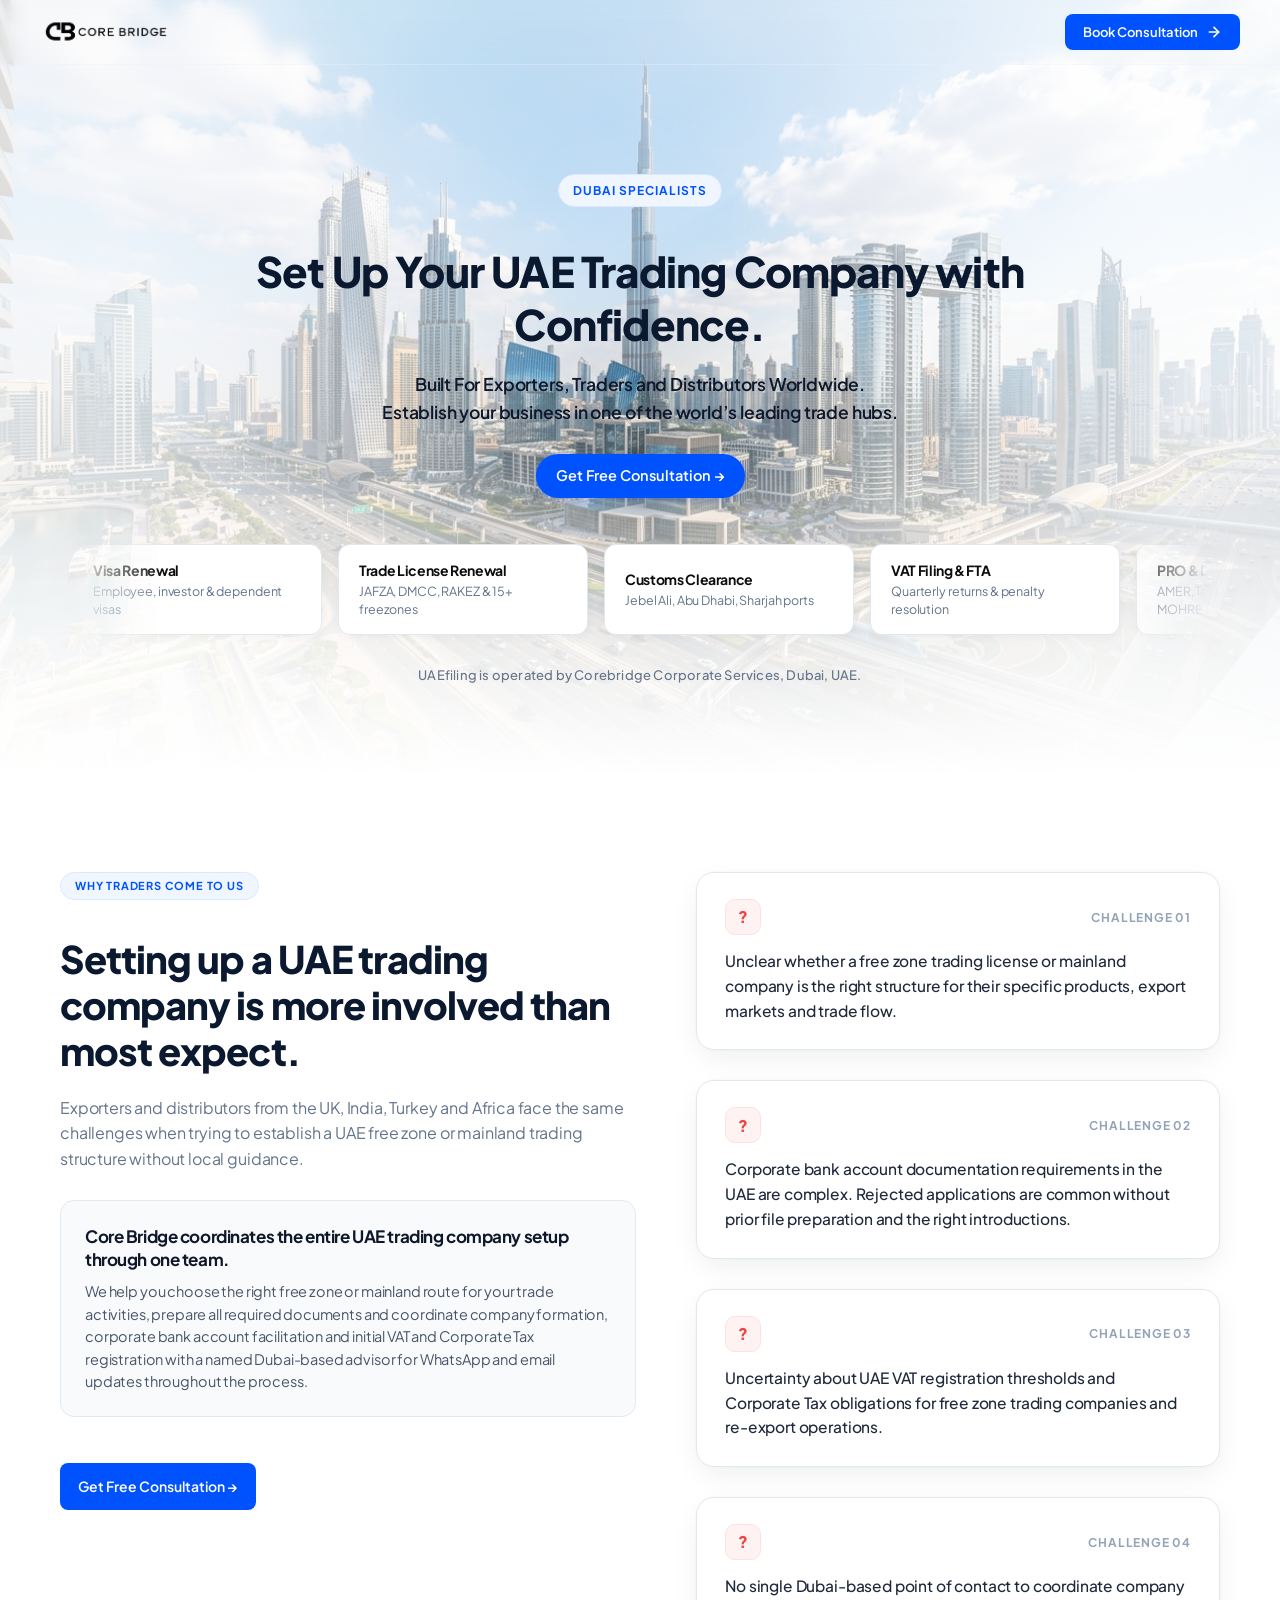
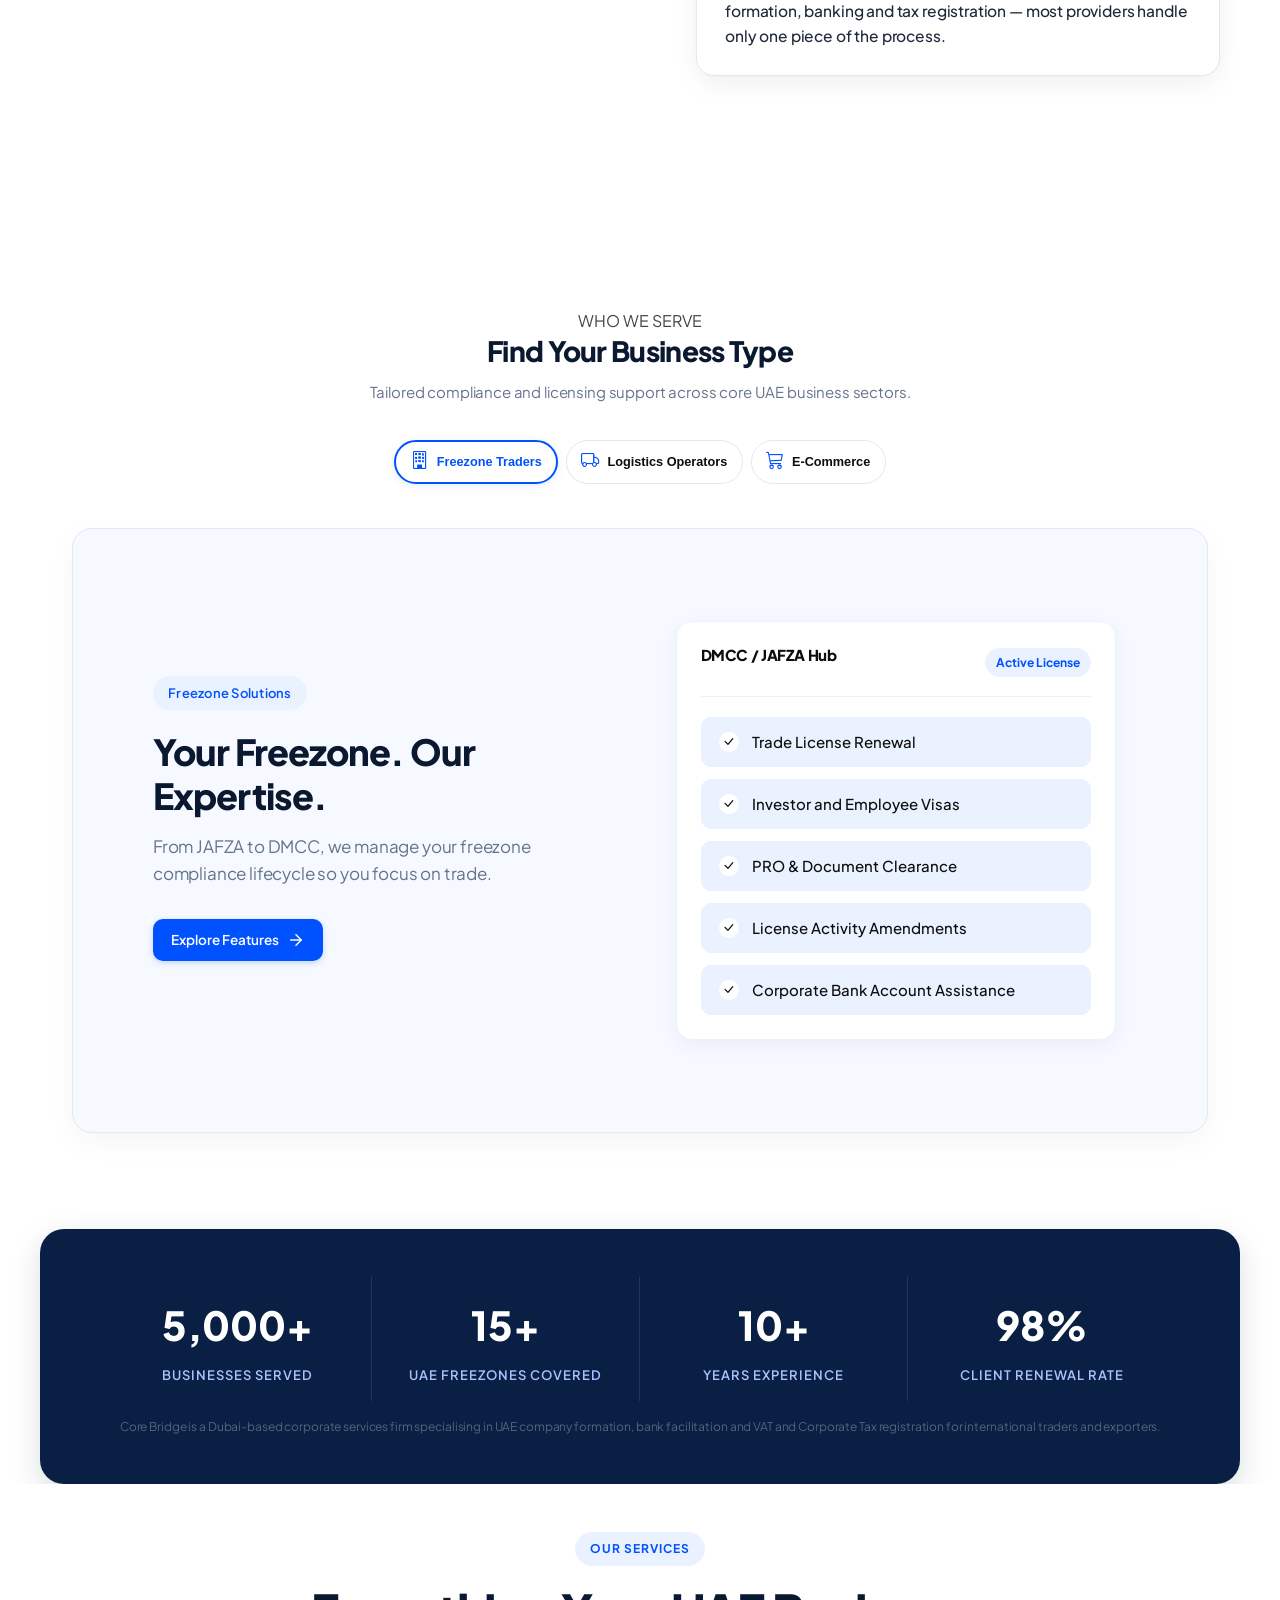
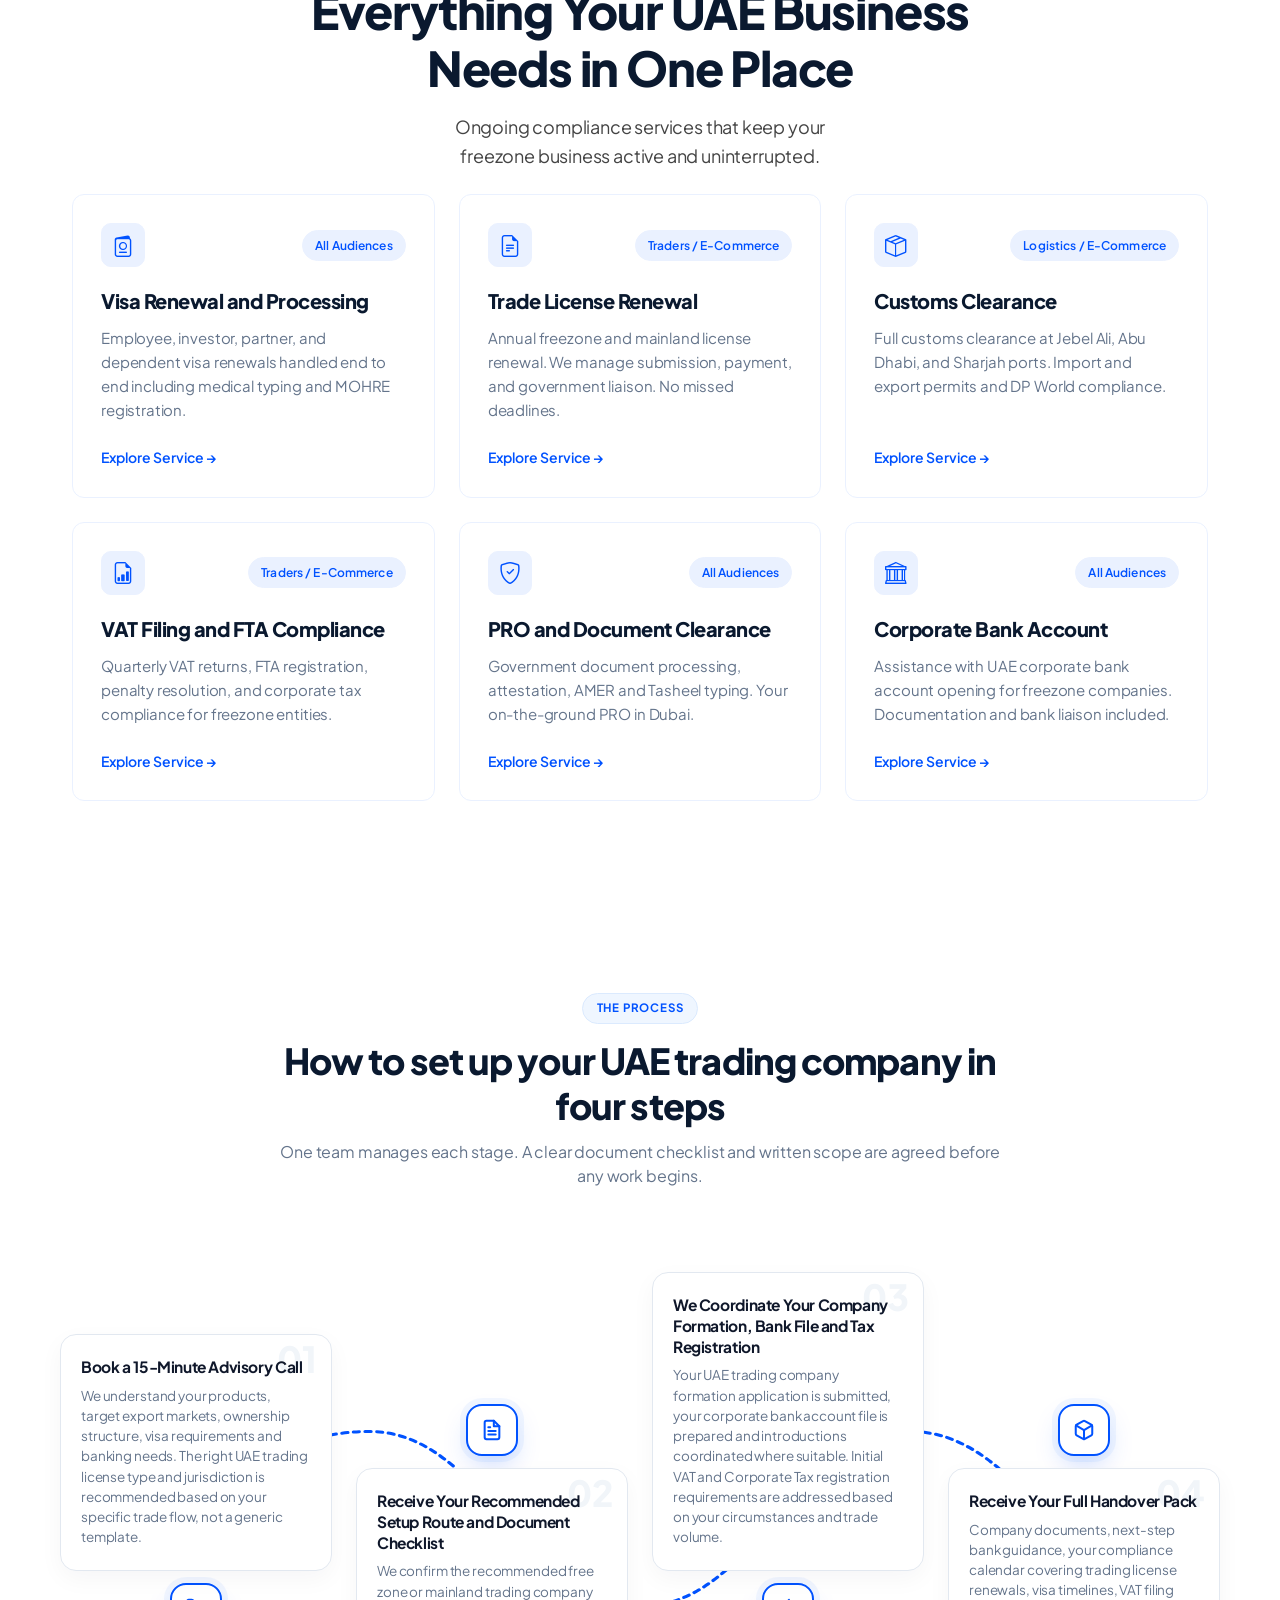
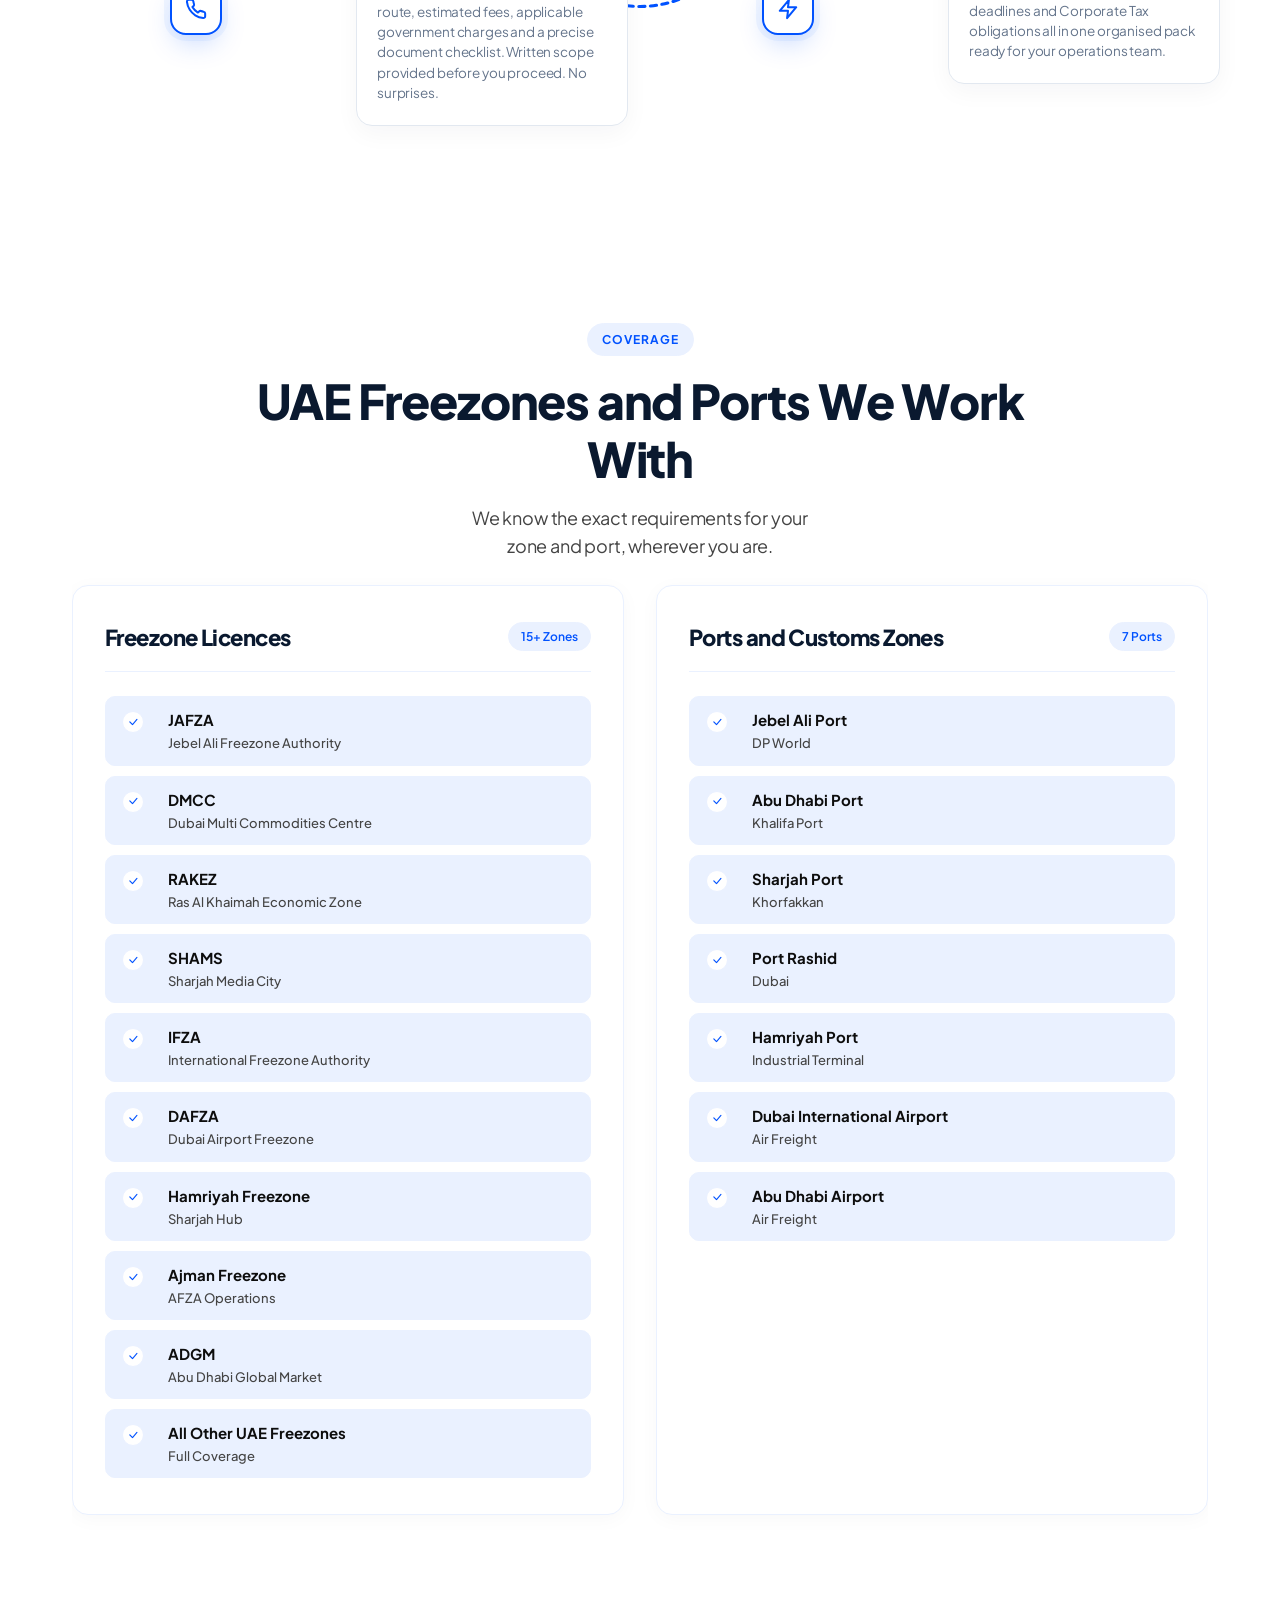
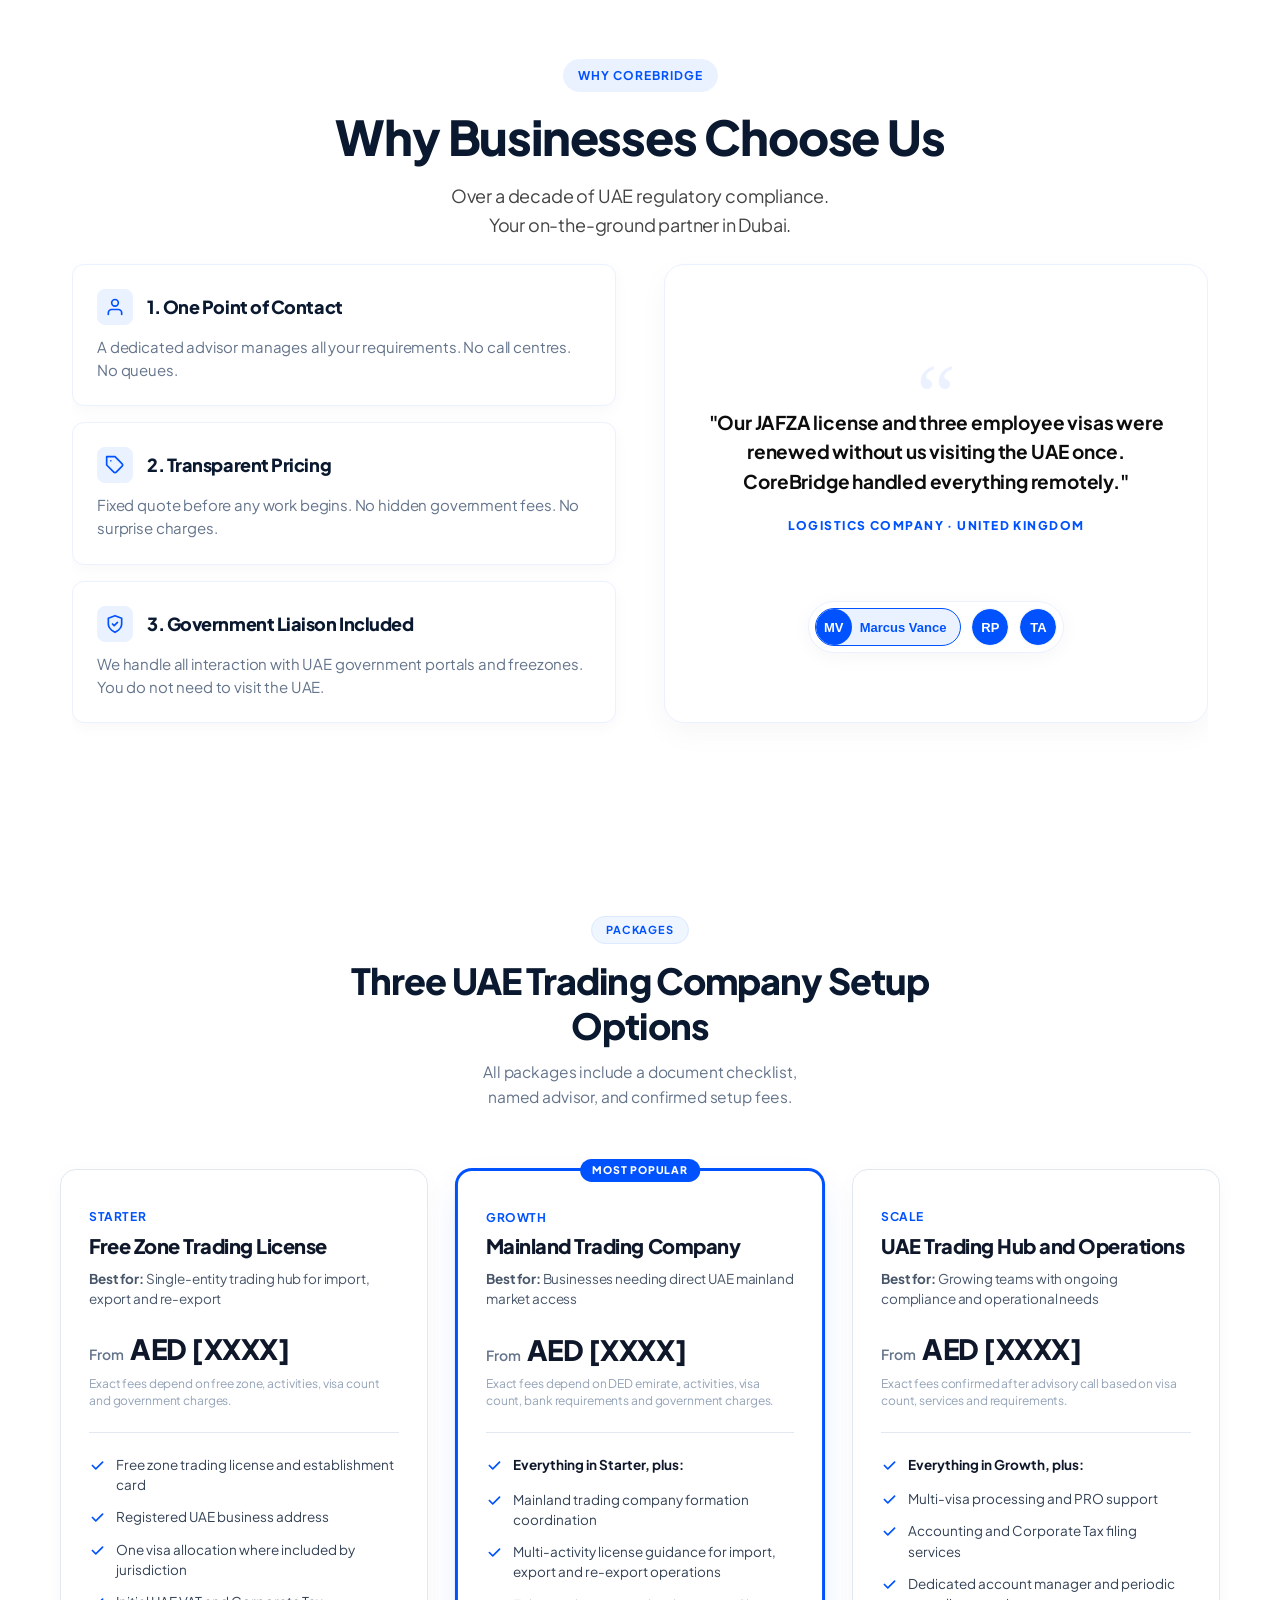
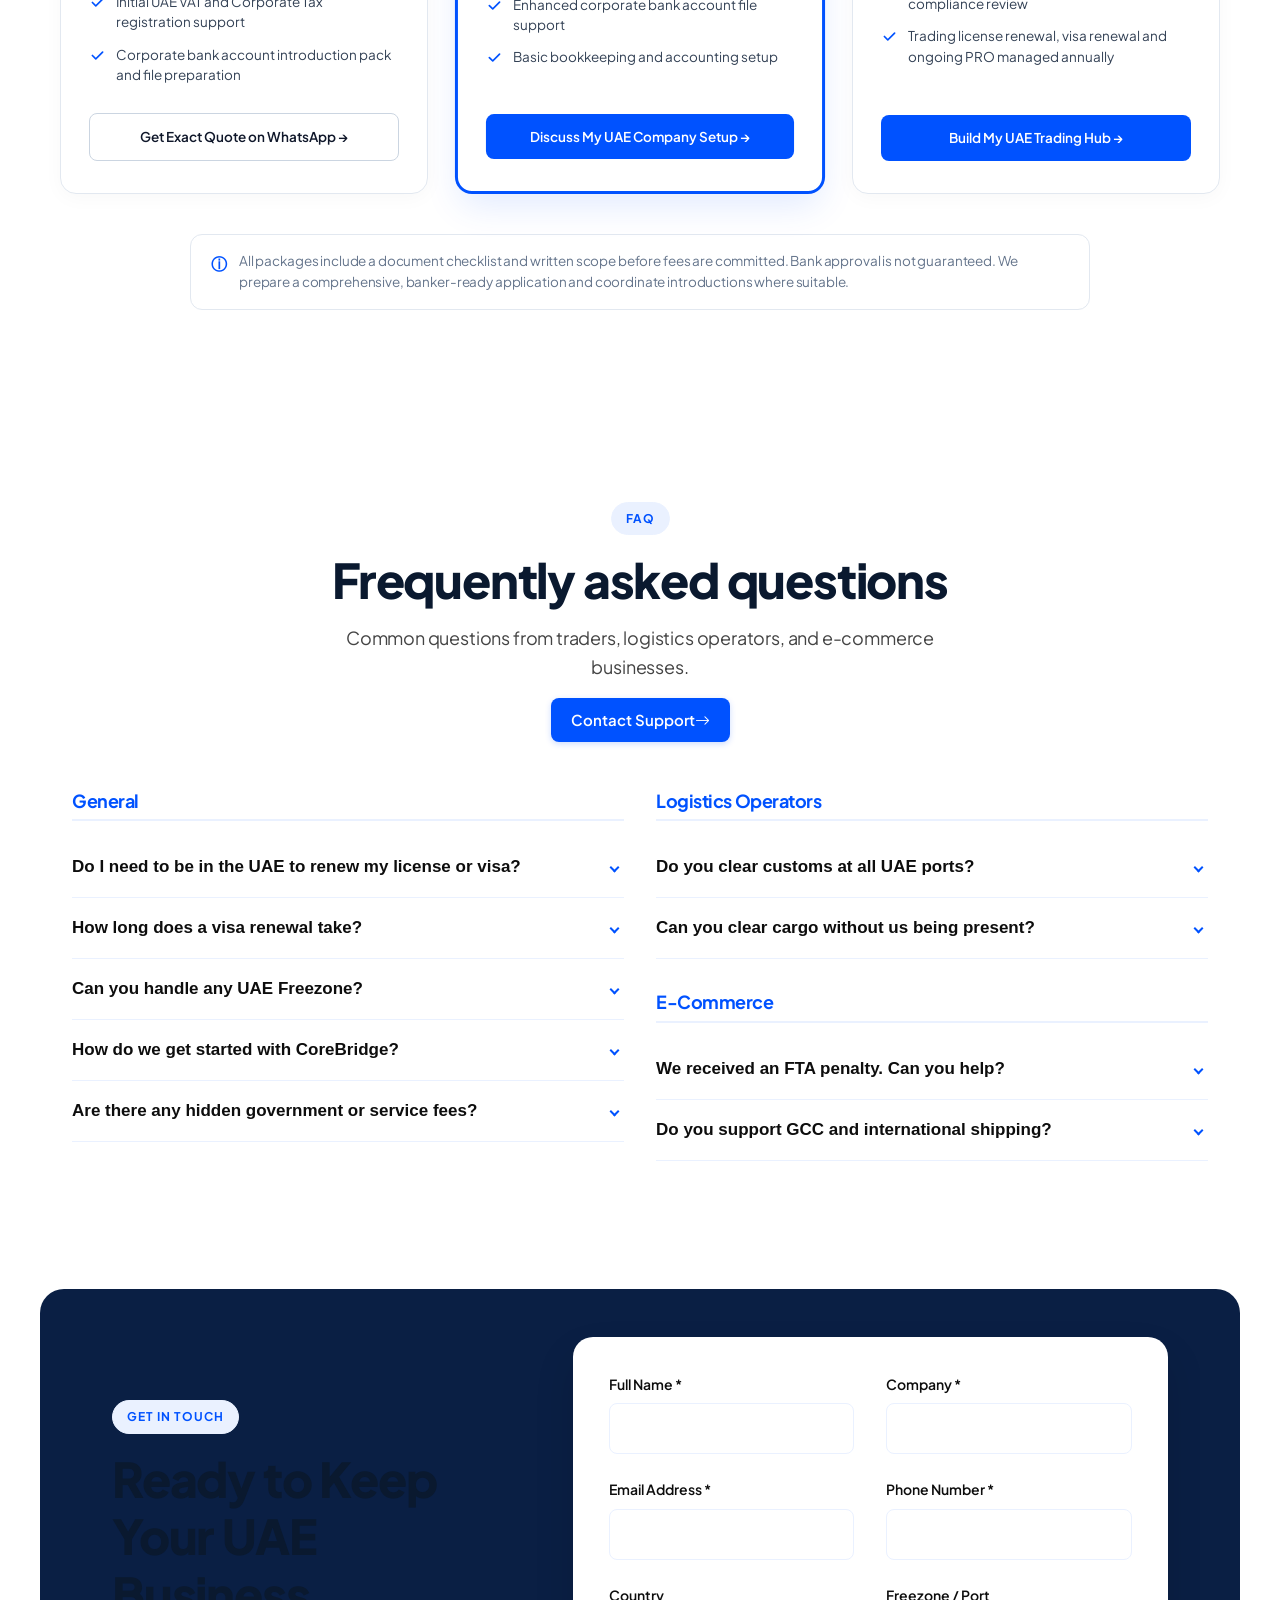
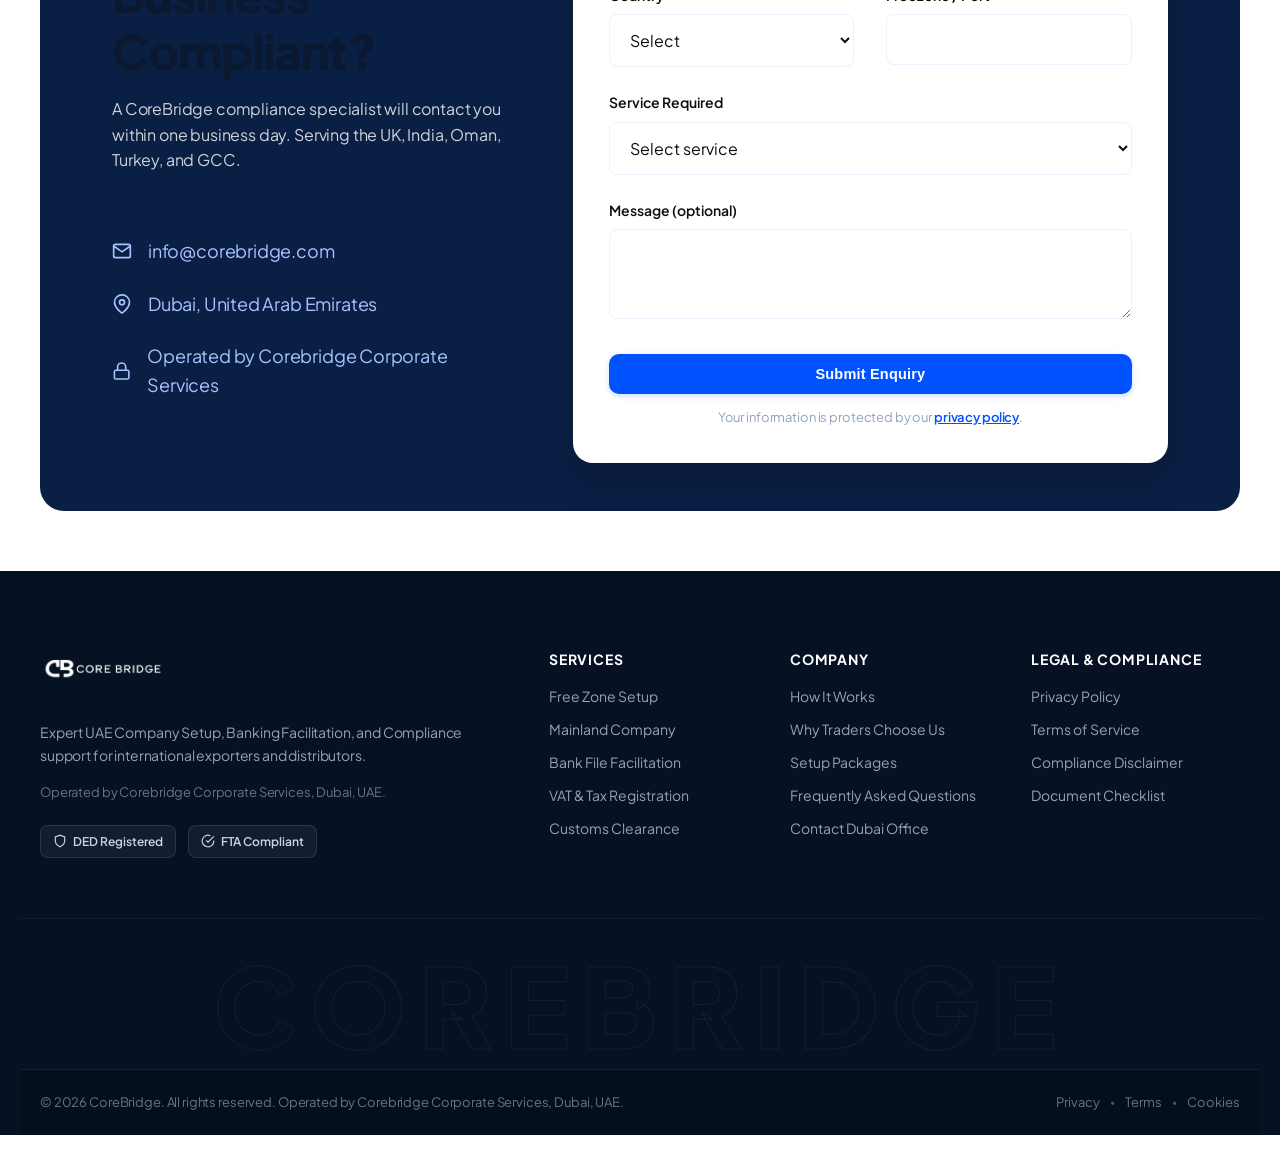
==== commit 9c88b0d8: "fix(who-we-serve): reset Who We Serve section header markup and CSS to default specification" ====
--- a/index.html
+++ b/index.html
@@ -241,17 +241,13 @@
         </div>
     </section>
 
-    <!-- 3. Audience Selector (Shadcn Feature108 Adaptation) -->
-    <section class="serve-section" id="audience-selector">
+    <!-- 3. Who We Serve Section -->
+    <section class="who-we-serve-section" id="who-we-serve">
         <div class="container">
-            <div class="section-header who-we-serve-header center">
-                <div class="pill-badge section-eyebrow"
-                    style="background-color: #EAF1FF !important; background: #EAF1FF !important; color: #0052FF !important; border: 1px solid #EAF1FF !important;">WHO WE SERVE</div>
-                <h2 class="section-title">Find Your Business Type</h2>
-                <p class="section-desc section-subtitle">
-                    Tailored compliance and licensing support<br>
-                    across core UAE business sectors.
-                </p>
+            <div class="who-we-serve-header text-center">
+                <div class="pill-badge">WHO WE SERVE</div>
+                <h2>Find Your Business Type</h2>
+                <p>Tailored compliance and licensing support across core UAE business sectors.</p>
             </div>
 
             <div class="serve-tabs-wrapper">
--- a/styles.css
+++ b/styles.css
@@ -7274,3 +7274,54 @@
     overflow-x: hidden !important;
   }
 }
+
+/* =============================================================
+   WHO WE SERVE SECTION � RESTORED DEFAULT SPECIFICATION
+   ============================================================= */
+#who-we-serve .who-we-serve-header,
+.who-we-serve-section .who-we-serve-header {
+  max-width: 680px !important;
+  width: 100% !important;
+  margin: 0 auto 32px auto !important;
+  padding: 0 16px !important;
+  text-align: center !important;
+}
+
+#who-we-serve .who-we-serve-header h2,
+.who-we-serve-section .who-we-serve-header h2 {
+  font-size: 28px !important;
+  font-weight: 800 !important;
+  line-height: 1.25 !important;
+  max-width: 100% !important;
+  margin-bottom: 12px !important;
+}
+
+#who-we-serve .who-we-serve-header p,
+.who-we-serve-section .who-we-serve-header p {
+  font-size: 15px !important;
+  line-height: 1.55 !important;
+  color: #64748B !important;
+  max-width: 100% !important;
+  margin: 0 auto !important;
+}
+
+@media (max-width: 768px) {
+  #who-we-serve .who-we-serve-header,
+  .who-we-serve-section .who-we-serve-header {
+    max-width: 100% !important;
+    padding: 0 16px !important;
+    margin: 0 auto 28px auto !important;
+  }
+
+  #who-we-serve .who-we-serve-header h2,
+  .who-we-serve-section .who-we-serve-header h2 {
+    font-size: 24px !important;
+    line-height: 1.3 !important;
+  }
+
+  #who-we-serve .who-we-serve-header p,
+  .who-we-serve-section .who-we-serve-header p {
+    font-size: 14px !important;
+    line-height: 1.5 !important;
+  }
+}
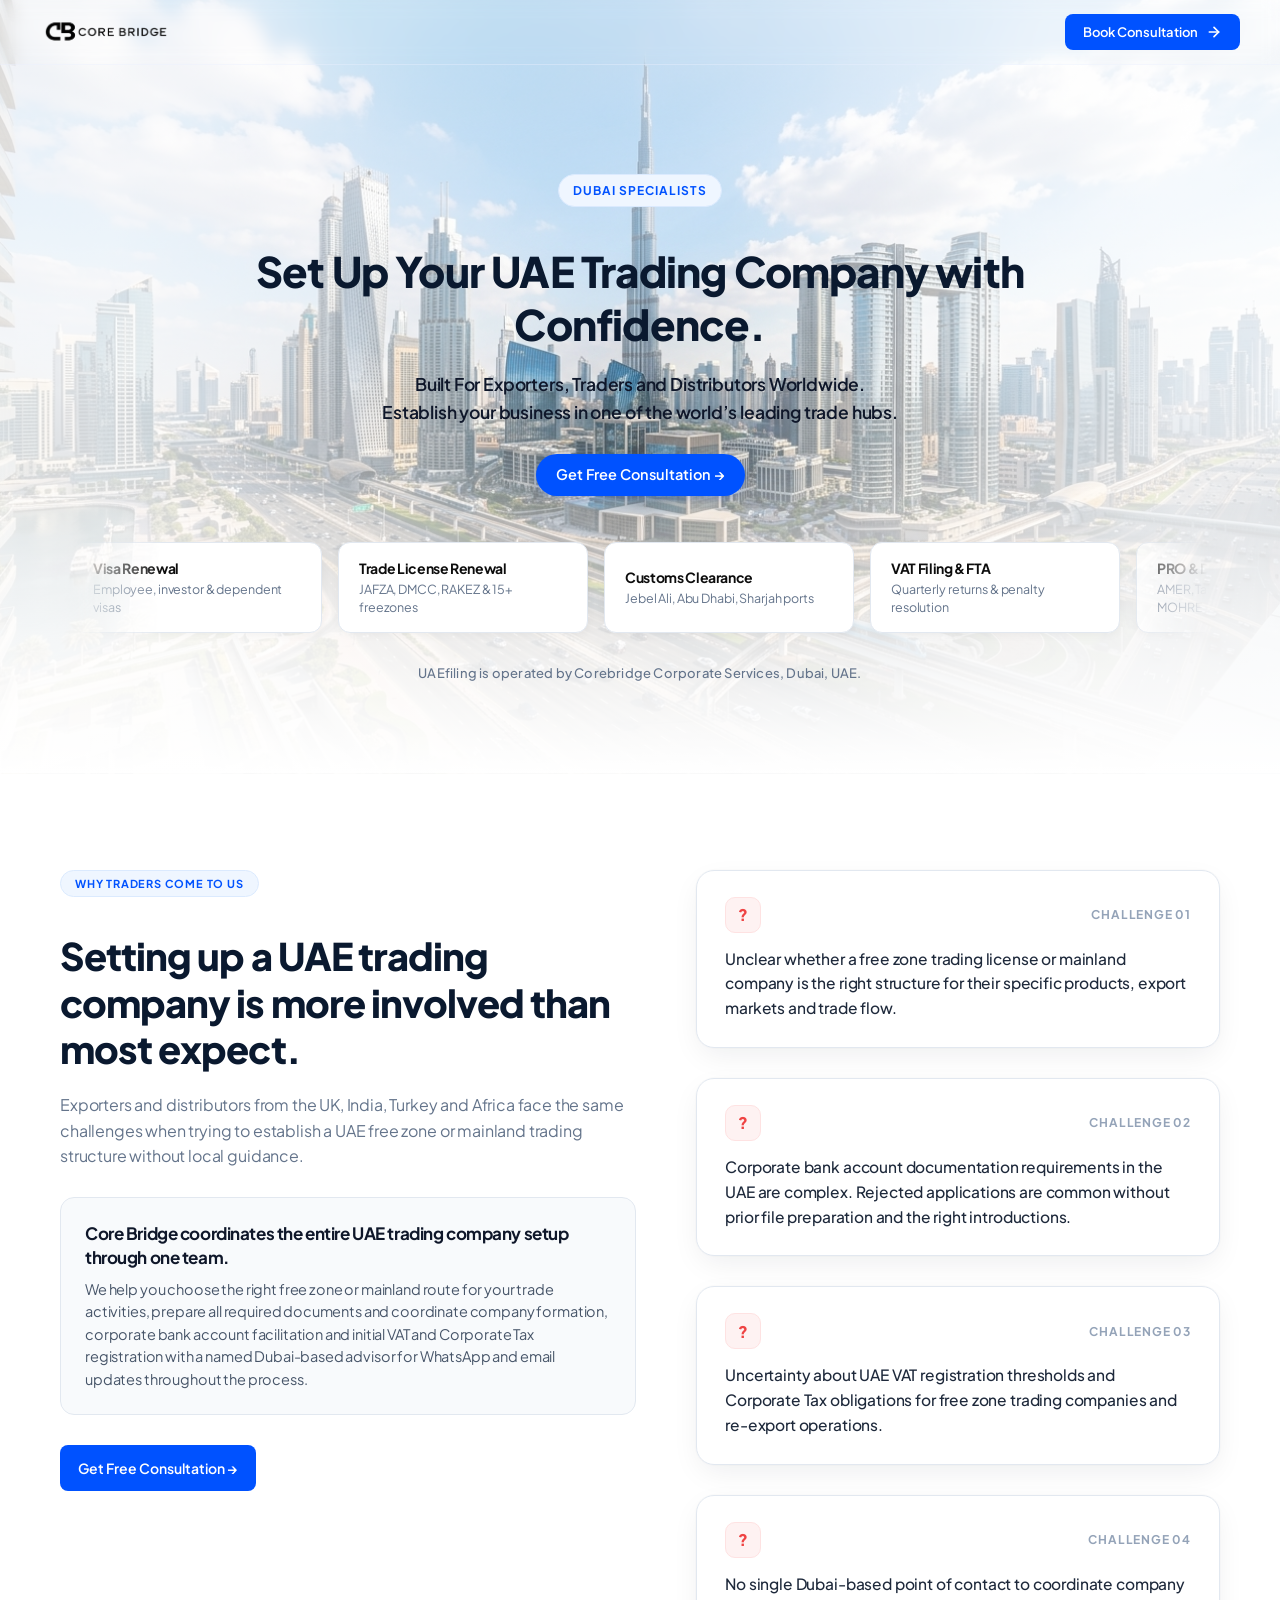
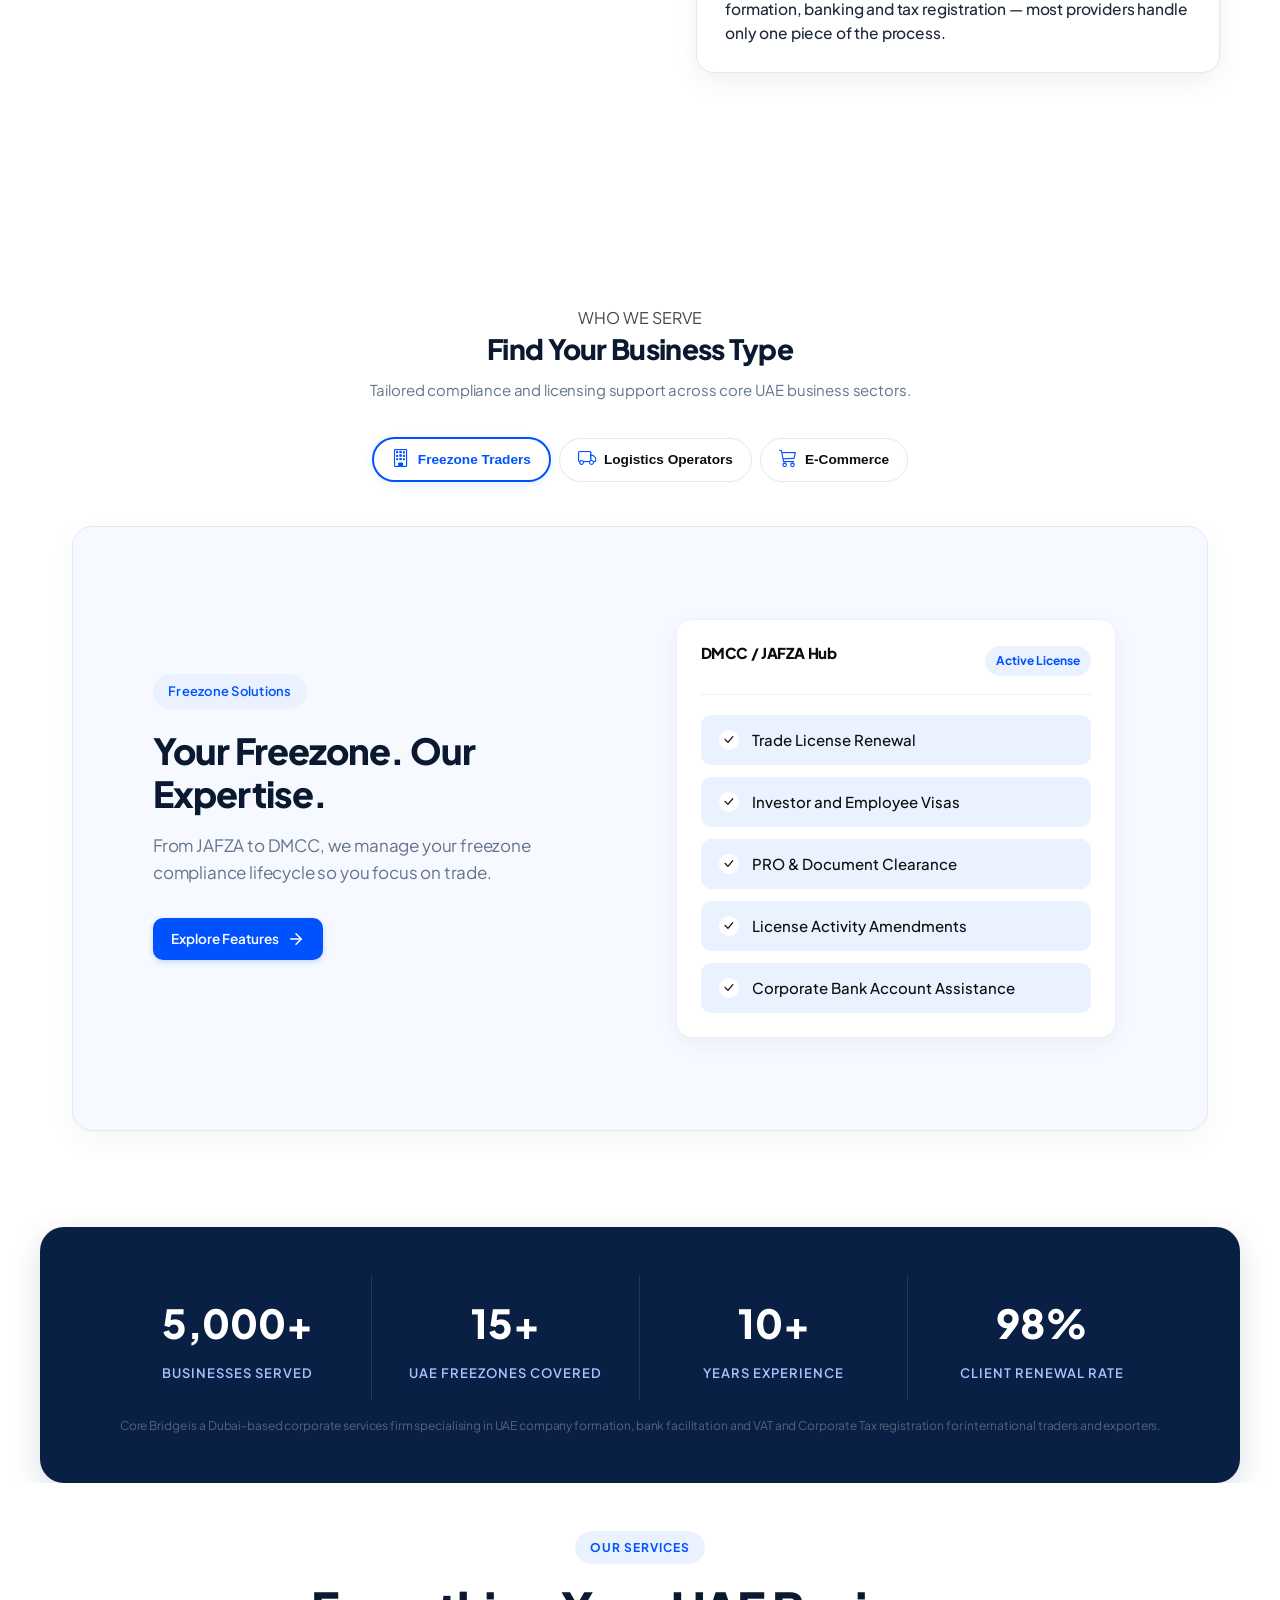
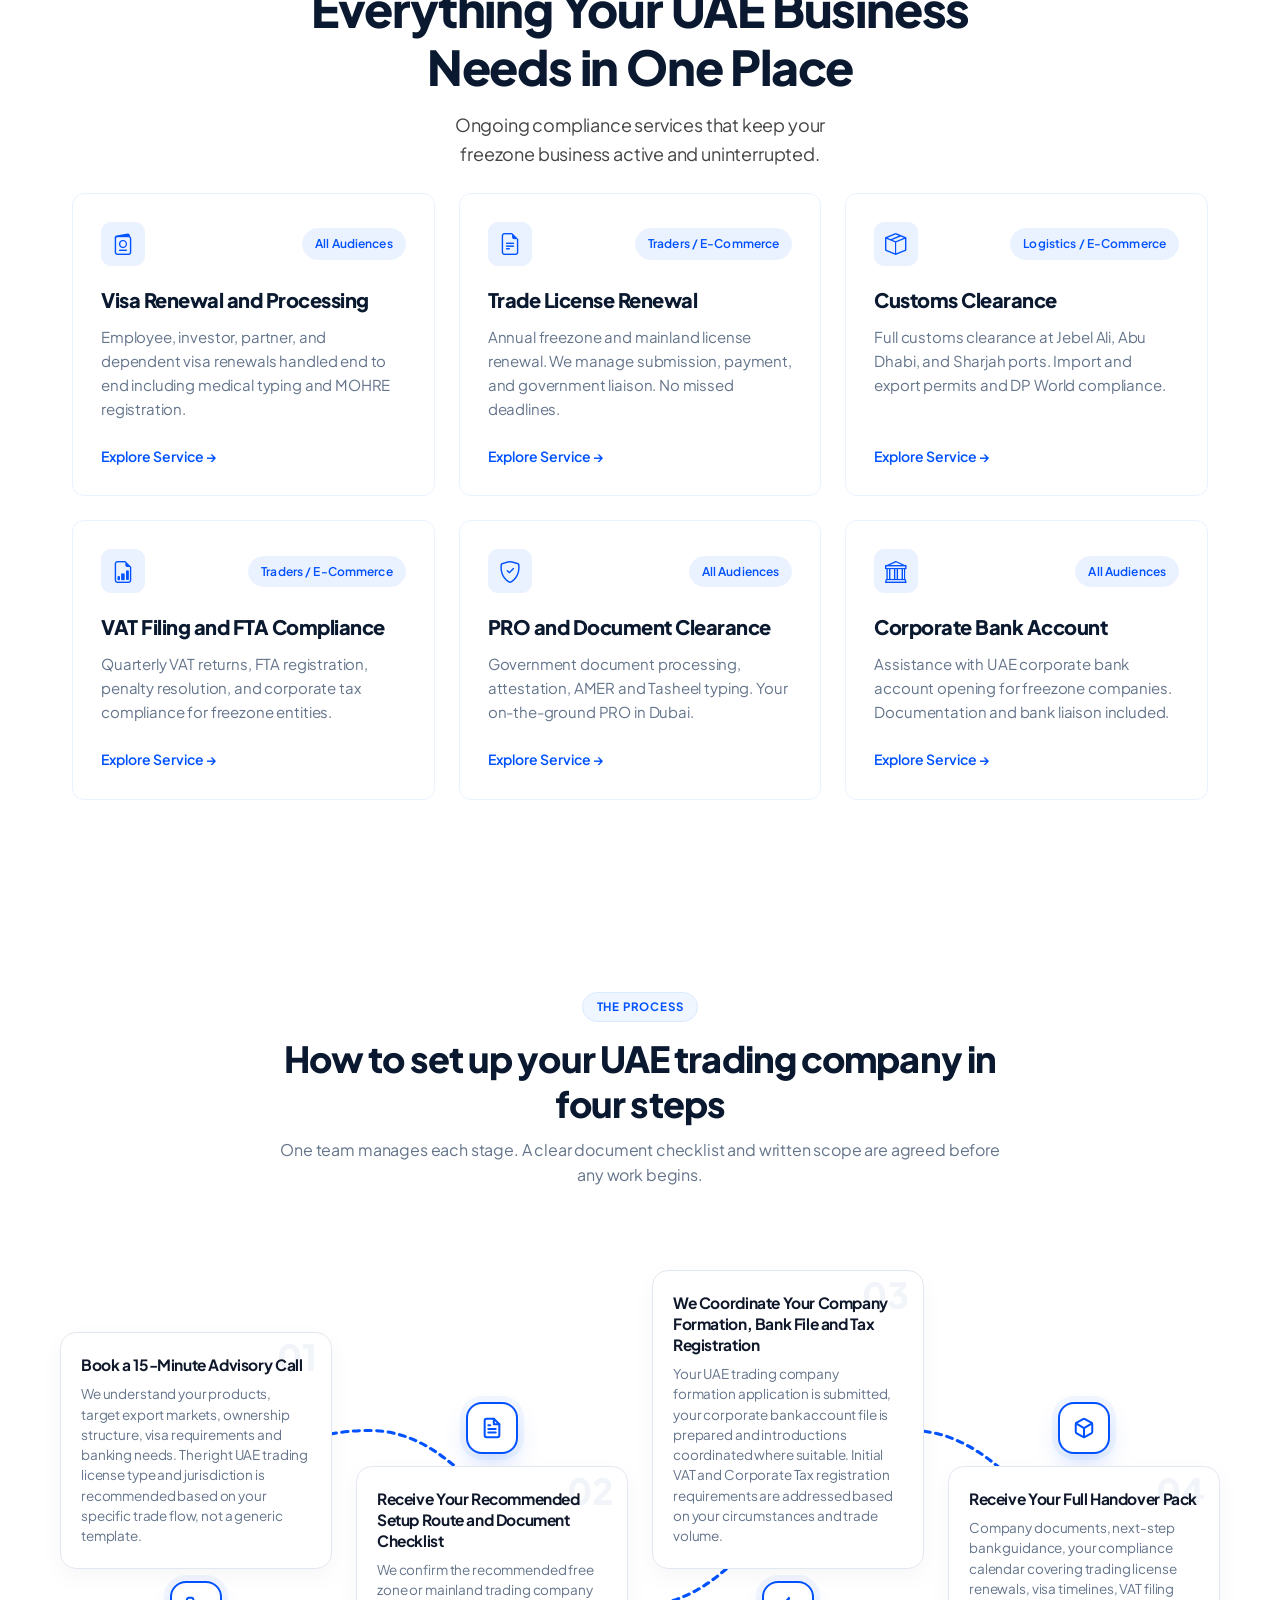
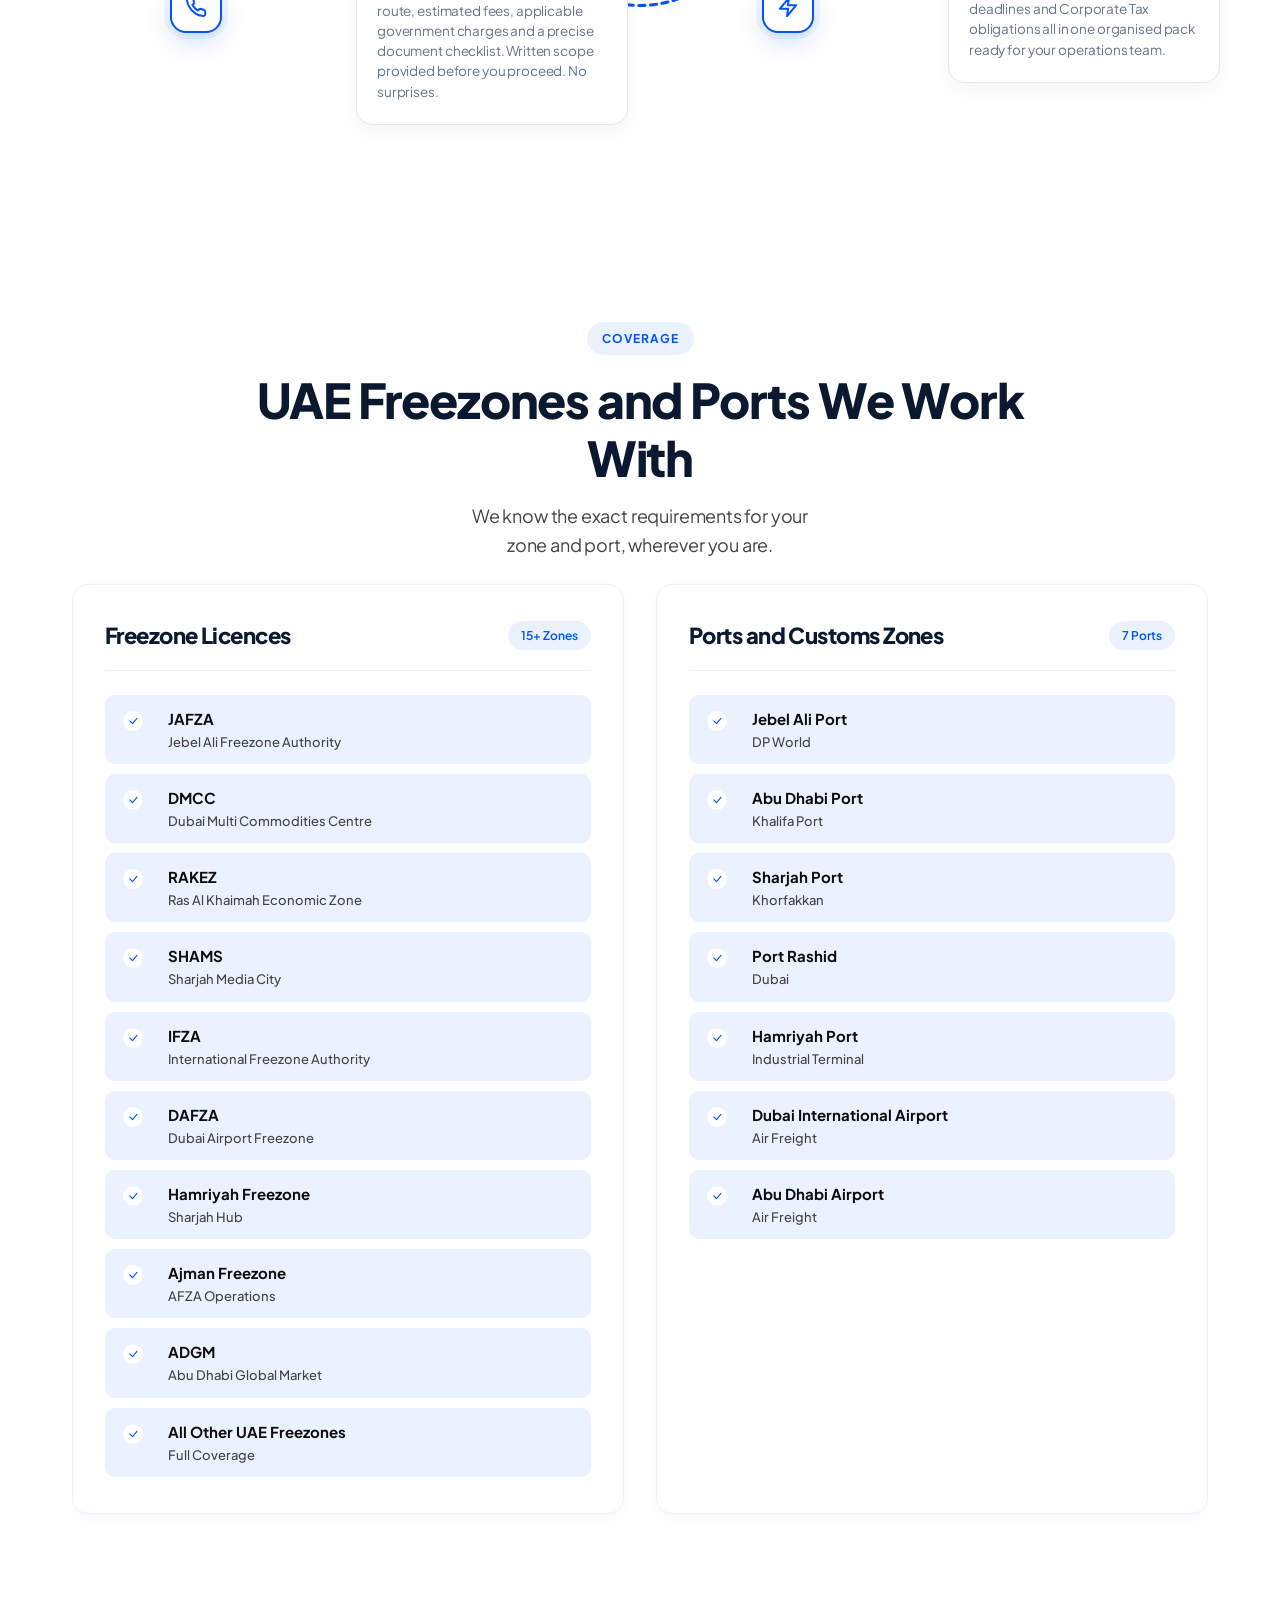
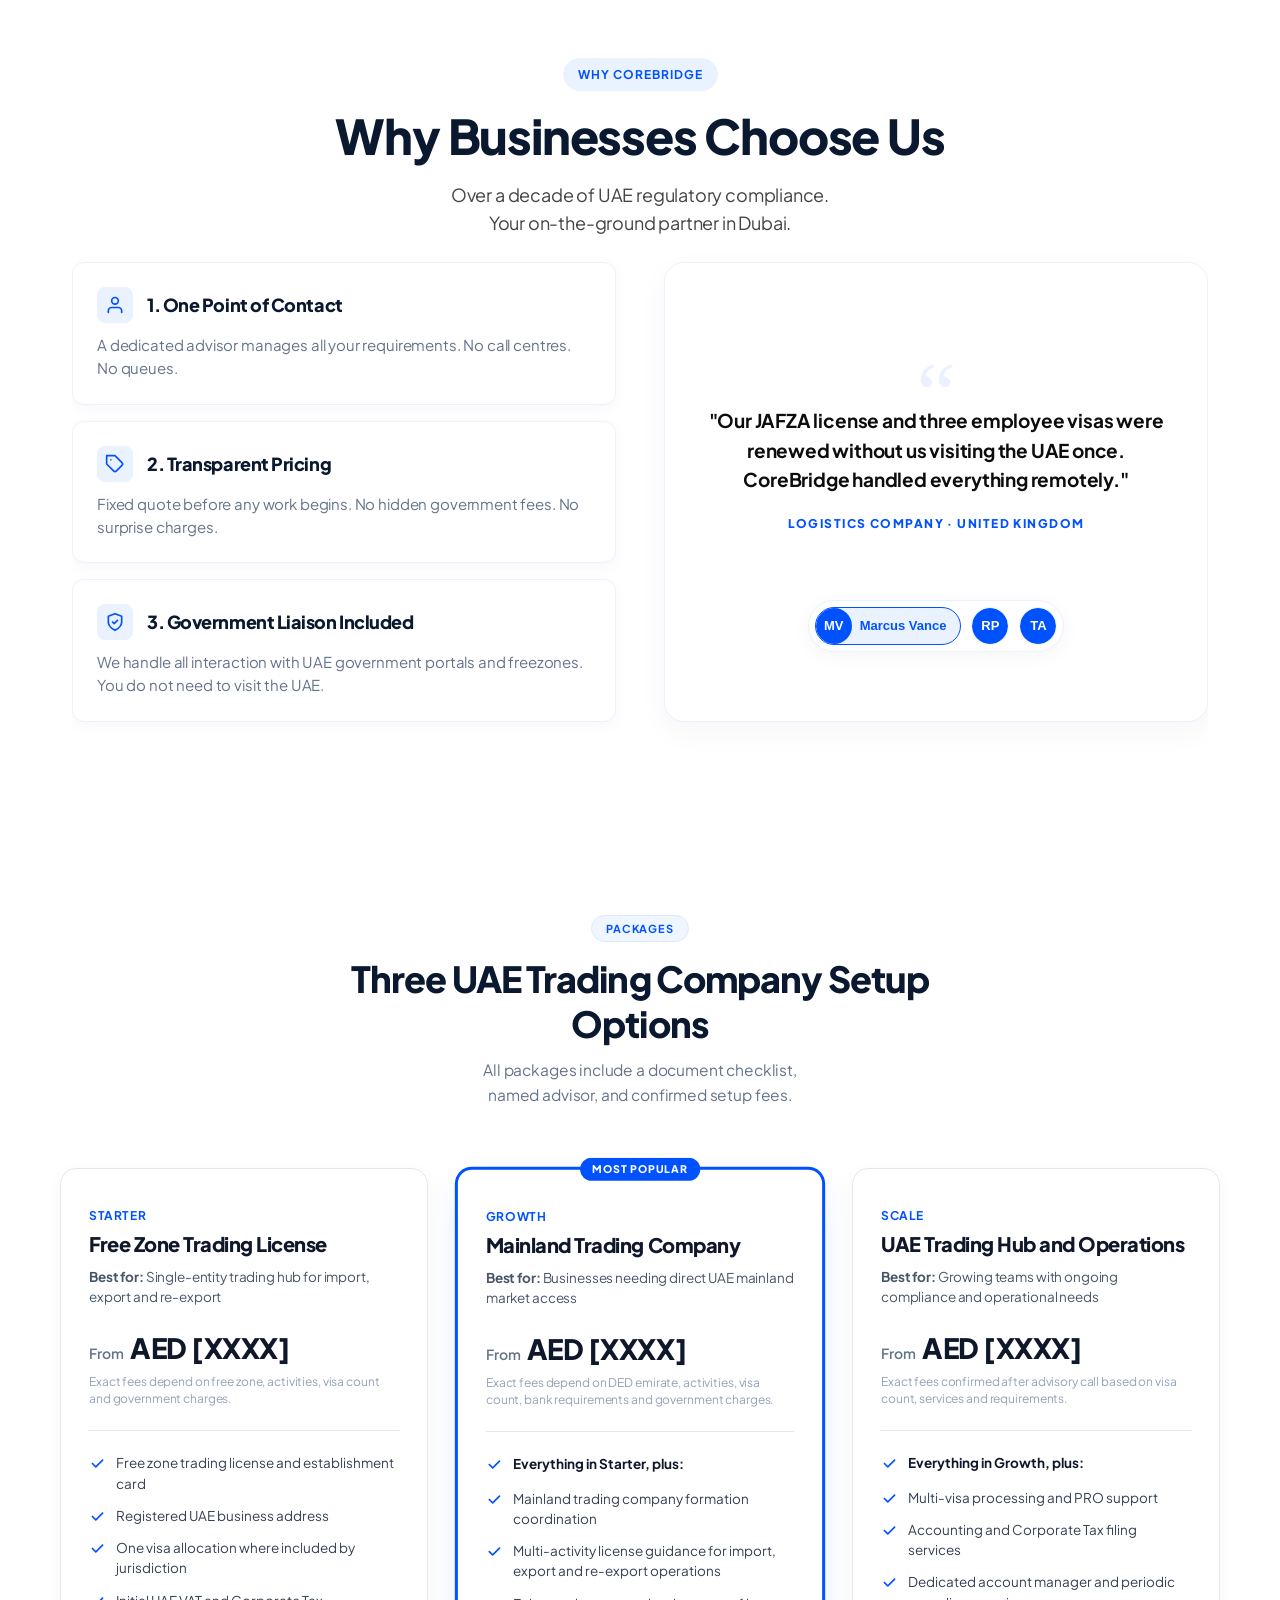
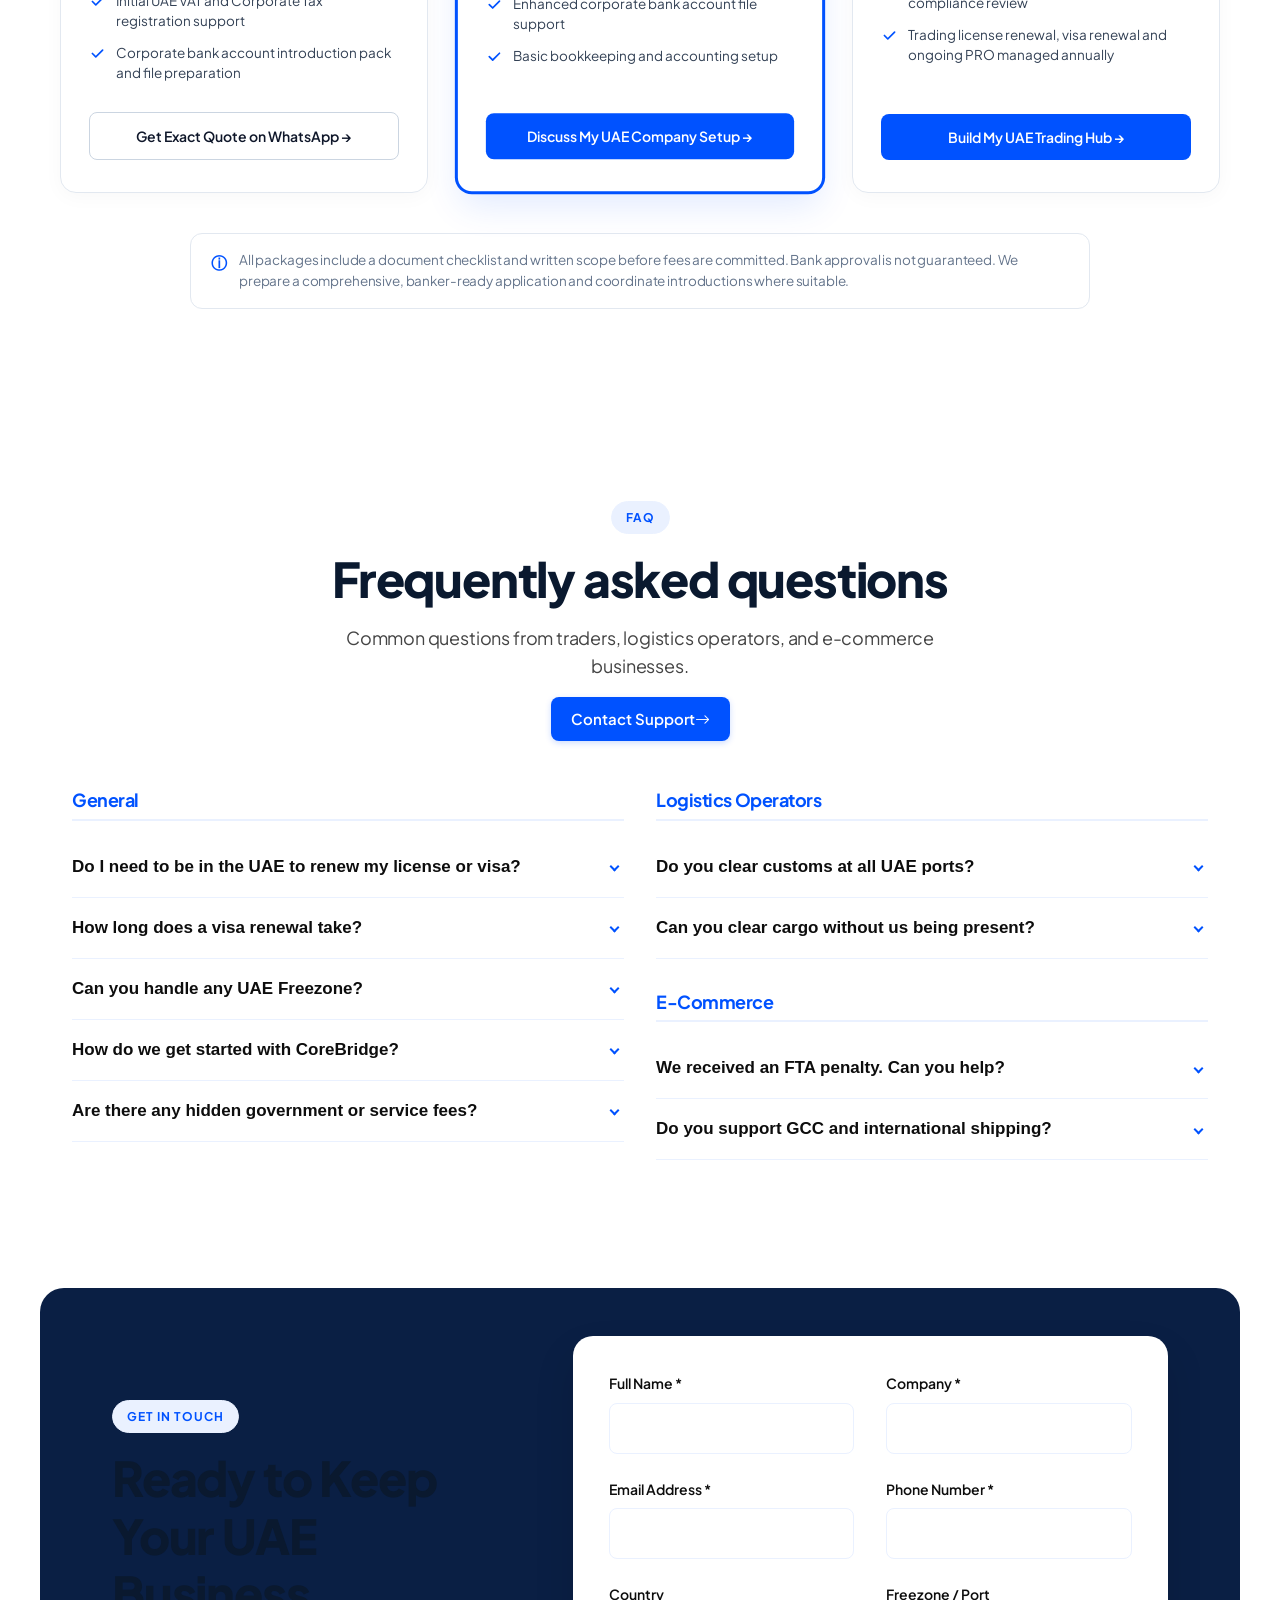
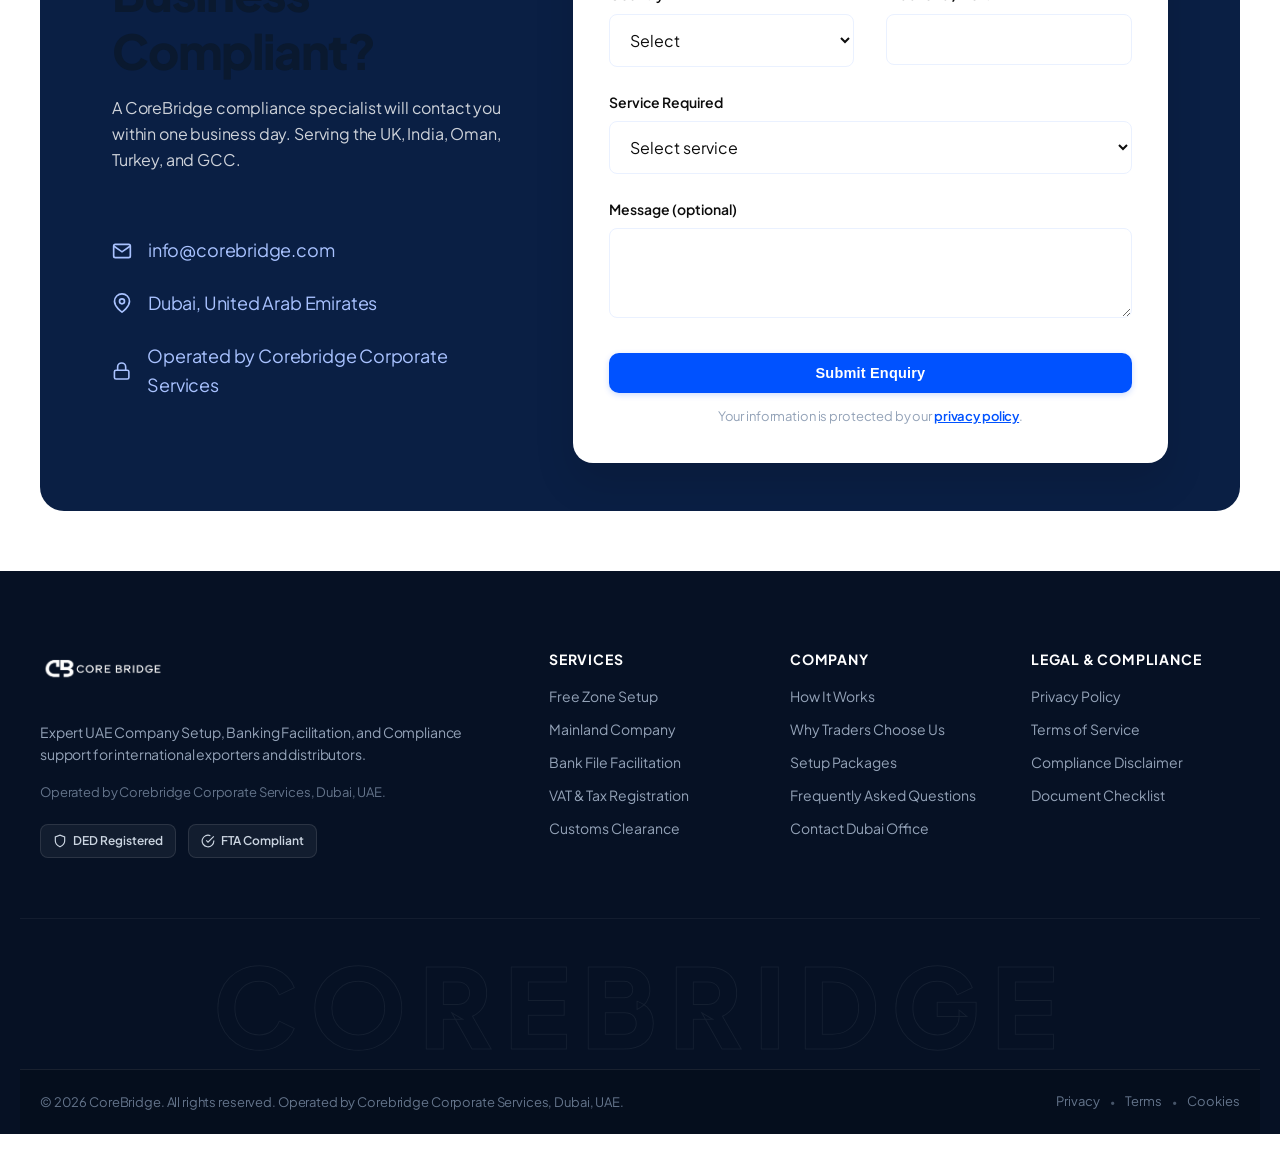
==== commit 31143269: "Revert "fix(mobile): master consolidation — unified hero, section headers, typography, process, pack" ====
--- a/index.html
+++ b/index.html
@@ -3,7 +3,7 @@
 
 <head>
     <meta charset="UTF-8">
-    <meta name="viewport" content="width=device-width, initial-scale=1.0, viewport-fit=cover">
+    <meta name="viewport" content="width=device-width, initial-scale=1.0">
     <title>CoreBridge - Compliance Solutions</title>
     <link rel="icon"
         href="[data-uri]"
--- a/styles.css
+++ b/styles.css
@@ -22,7 +22,7 @@
     --color-text-secondary: #0D0D0D;
 
     /* Typography */
-    --font-main: 'Plus Jakarta Sans', 'Inter', system-ui, -apple-system, sans-serif;
+    --font-main: 'Inter', system-ui, -apple-system, sans-serif;
 
     /* Spacing & Layout */
     --container-max-width: 1200px;
@@ -75,7 +75,6 @@
     line-height: 1.6;
     -webkit-font-smoothing: antialiased;
     -moz-osx-font-smoothing: grayscale;
-    -webkit-overflow-scrolling: touch;
 }
 
 body.mobile-nav-active {
@@ -6738,545 +6737,10 @@
 
 
 
+
+
 /* =============================================================
-   MASTER MOBILE CONSOLIDATION — FINAL AUTHORITATIVE OVERRIDE
-   Resolves all conflicting rules above. MUST stay at EOF.
-   Viewport: 320px – 768px
-   ============================================================= */
-@media (max-width: 768px) {
-
-  /* 1. HTML / BODY GLOBAL CONSTRAINTS */
-  html, body {
-    overflow-x: hidden !important;
-    max-width: 100vw !important;
-  }
-
-  /* 2. HERO SECTION — authoritative vertical position & type */
-  .hero-section,
-  header.hero-section,
-  #hero {
-    padding-top: 130px !important;
-    padding-bottom: 32px !important;
-    padding-left: 18px !important;
-    padding-right: 18px !important;
-    min-height: unset !important;
-    display: flex !important;
-    flex-direction: column !important;
-    align-items: center !important;
-    justify-content: flex-start !important;
-    box-sizing: border-box !important;
-    text-align: center !important;
-  }
-
-  .hero-container {
-    margin-top: 16px !important;
-    display: flex !important;
-    flex-direction: column !important;
-    align-items: center !important;
-    text-align: center !important;
-    width: 100% !important;
-  }
-
-  .hero-pill-badge,
-  .hero-section .pill-badge,
-  .hero-section .section-eyebrow,
-  #hero .section-eyebrow {
-    display: inline-flex !important;
-    font-size: 10px !important;
-    font-weight: 700 !important;
-    letter-spacing: 0.7px !important;
-    padding: 4px 12px !important;
-    border-radius: 999px !important;
-    margin: 0 auto 14px auto !important;
-    white-space: nowrap !important;
-    line-height: 1.2 !important;
-    width: fit-content !important;
-  }
-
-  .hero-title,
-  .hero-section h1,
-  #hero h1 {
-    font-size: 19px !important;
-    font-weight: 800 !important;
-    line-height: 1.35 !important;
-    letter-spacing: -0.3px !important;
-    margin: 0 auto 12px auto !important;
-    text-align: center !important;
-    max-width: 100% !important;
-    width: 100% !important;
-  }
-
-  .hero-title .hero-line-1,
-  .hero-title .hero-line-2 {
-    display: block !important;
-    white-space: nowrap !important;
-    font-size: 19px !important;
-  }
-
-  .hero-title .hero-line-2 {
-    margin-top: 2px !important;
-  }
-
-  .hero-subtitle,
-  .hero-section > div > p,
-  #hero > div > p {
-    font-size: 12.5px !important;
-    line-height: 1.5 !important;
-    color: #475569 !important;
-    font-weight: 500 !important;
-    max-width: 290px !important;
-    margin: 0 auto 18px auto !important;
-    text-align: center !important;
-    text-wrap: balance !important;
-  }
-
-  .hero-cta-group,
-  .hero-actions {
-    display: flex !important;
-    justify-content: center !important;
-    width: 100% !important;
-    margin-bottom: 10px !important;
-  }
-
-  .hero-cta-group a,
-  .hero-actions a,
-  .hero-section .btn-primary,
-  #hero .btn-primary {
-    min-width: 200px !important;
-    max-width: 280px !important;
-    font-size: 14px !important;
-    padding: 12px 24px !important;
-    margin: 0 auto !important;
-    text-align: center !important;
-    display: inline-flex !important;
-    align-items: center !important;
-    justify-content: center !important;
-    min-height: 44px !important;
-  }
-
-  .hero-operated-highlight {
-    font-size: 11px !important;
-    text-align: center !important;
-    margin: 8px auto 0 auto !important;
-  }
-
-  /* 3. NON-HERO SECTION VERTICAL SPACING */
-  section:not(.hero-section):not(header) {
-    padding-left: 16px !important;
-    padding-right: 16px !important;
-    padding-top: 56px !important;
-    padding-bottom: 56px !important;
-    box-sizing: border-box !important;
-  }
-
-  /* 4. UNIFIED SECTION HEADER CONTAINER */
-  .section-header,
-  .why-choose-header,
-  .coverage-header,
-  .services-header,
-  .who-we-serve-header,
-  .packages-header,
-  .process-header,
-  .faq-header {
-    display: flex !important;
-    flex-direction: column !important;
-    align-items: center !important;
-    justify-content: center !important;
-    text-align: center !important;
-    max-width: 316px !important;
-    width: 100% !important;
-    margin-left: auto !important;
-    margin-right: auto !important;
-    margin-bottom: 28px !important;
-    padding: 0 !important;
-    box-sizing: border-box !important;
-  }
-
-  /* 5. ALL NON-HERO PILL BADGES */
-  section:not(.hero-section):not(header) .pill-badge,
-  section:not(.hero-section):not(header) .section-eyebrow,
-  section:not(.hero-section):not(header) [class*="-pill-badge"] {
-    display: inline-flex !important;
-    font-size: 10px !important;
-    font-weight: 700 !important;
-    letter-spacing: 0.6px !important;
-    text-transform: uppercase !important;
-    padding: 4px 12px !important;
-    border-radius: 999px !important;
-    margin: 0 auto 12px auto !important;
-    line-height: 1.2 !important;
-    white-space: nowrap !important;
-    width: fit-content !important;
-  }
-
-  /* 6. ALL SECTION H2 HEADINGS */
-  section:not(.hero-section):not(header) h2,
-  section:not(.hero-section):not(header) .section-title,
-  .traders-main-title,
-  .coverage-title,
-  .packages-title,
-  .who-we-serve-title,
-  .process-header h2,
-  .packages-header h2,
-  .faq-header h2 {
-    font-size: 20px !important;
-    font-weight: 800 !important;
-    line-height: 1.28 !important;
-    letter-spacing: -0.35px !important;
-    color: #0A192F !important;
-    max-width: 100% !important;
-    width: 100% !important;
-    margin: 0 0 10px 0 !important;
-    text-align: center !important;
-    text-wrap: balance !important;
-    box-sizing: border-box !important;
-  }
-
-  .section-header h2 .line-block,
-  .coverage-title .line-block,
-  .packages-title .line-block {
-    display: block !important;
-    white-space: nowrap !important;
-  }
-
-  /* 7. ALL SECTION SUBTITLES */
-  section:not(.hero-section):not(header) .section-desc,
-  section:not(.hero-section):not(header) .section-subtitle,
-  .traders-intro-desc,
-  .coverage-desc,
-  .process-header p,
-  .packages-header p,
-  .faq-header p {
-    font-size: 13px !important;
-    line-height: 1.5 !important;
-    color: #64748B !important;
-    font-weight: 400 !important;
-    max-width: 90% !important;
-    margin: 0 auto !important;
-    text-align: center !important;
-    text-wrap: balance !important;
-    box-sizing: border-box !important;
-  }
-
-  /* 8. CARDS H3 & BODY TEXT */
-  .value-card h3,
-  .service-card h3,
-  .faq-question,
-  .step-title {
-    font-size: 15px !important;
-    font-weight: 700 !important;
-    line-height: 1.35 !important;
-  }
-
-  /* 9. TRADERS SECTION */
-  .traders-section,
-  #why-traders-come-to-us {
-    padding: 56px 16px !important;
-  }
-
-  .traders-container {
-    display: flex !important;
-    flex-direction: column !important;
-    gap: 28px !important;
-  }
-
-  .traders-left-sticky {
-    text-align: center !important;
-  }
-
-  .traders-btn-primary,
-  .traders-action-row a {
-    width: 100% !important;
-    max-width: 100% !important;
-    min-height: 44px !important;
-    display: flex !important;
-    align-items: center !important;
-    justify-content: center !important;
-    font-size: 14px !important;
-    margin-top: 16px !important;
-  }
-
-  /* 10. THE PROCESS */
-  .wave-steps-grid {
-    display: flex !important;
-    flex-direction: column !important;
-    gap: 16px !important;
-    position: relative !important;
-    padding-left: 56px !important;
-  }
-
-  .wave-steps-grid::before {
-    content: '' !important;
-    position: absolute !important;
-    top: 24px !important;
-    bottom: 24px !important;
-    left: 23px !important;
-    width: 2px !important;
-    background: linear-gradient(to bottom, #0052FF 0%, rgba(0,82,255,0.1) 100%) !important;
-    border-radius: 2px !important;
-  }
-
-  .wave-step-node,
-  .step-icon-node {
-    width: 46px !important;
-    height: 46px !important;
-    min-width: 46px !important;
-    border-radius: 50% !important;
-    display: flex !important;
-    align-items: center !important;
-    justify-content: center !important;
-  }
-
-  /* 11. COVERAGE SECTION */
-  .coverage-grid {
-    grid-template-columns: 1fr !important;
-    gap: 20px !important;
-  }
-
-  .coverage-panel {
-    padding: 16px !important;
-  }
-
-  /* 12. SERVICES GRID */
-  .services-grid {
-    grid-template-columns: 1fr !important;
-    gap: 16px !important;
-  }
-
-  .service-card {
-    padding: 16px !important;
-    border-radius: 12px !important;
-  }
-
-  /* 13. WHO WE SERVE */
-  .serve-tabs-nav {
-    flex-wrap: wrap !important;
-    gap: 8px !important;
-    justify-content: center !important;
-  }
-
-  .serve-tab-trigger {
-    font-size: 12px !important;
-    padding: 8px 12px !important;
-    min-height: 44px !important;
-  }
-
-  .serve-panel-grid {
-    grid-template-columns: 1fr !important;
-    gap: 20px !important;
-  }
-
-  /* 14. PACKAGES */
-  .packages-section {
-    padding: 56px 16px !important;
-  }
-
-  .packages-grid {
-    display: flex !important;
-    flex-direction: column !important;
-    gap: 20px !important;
-  }
-
-  .package-card {
-    width: 100% !important;
-    padding: 20px 16px !important;
-    box-sizing: border-box !important;
-  }
-
-  .btn-package-outline,
-  .btn-package-primary {
-    width: 100% !important;
-    min-height: 44px !important;
-    font-size: 13.5px !important;
-    display: flex !important;
-    align-items: center !important;
-    justify-content: center !important;
-    text-align: center !important;
-  }
-
-  /* 15. FAQ ACCORDION */
-  .faq-question {
-    font-size: 14px !important;
-    font-weight: 600 !important;
-    line-height: 1.4 !important;
-    padding: 14px 16px !important;
-    display: flex !important;
-    align-items: center !important;
-    justify-content: space-between !important;
-    width: 100% !important;
-    min-height: 44px !important;
-  }
-
-  .faq-answer,
-  .faq-answer-text {
-    font-size: 13px !important;
-    line-height: 1.55 !important;
-    padding: 0 16px 14px 16px !important;
-  }
-
-  /* 16. FOOTER COMPLETE CENTER RESET */
-  .site-footer,
-  #footer {
-    padding: 48px 16px 28px 16px !important;
-    text-align: center !important;
-  }
-
-  .footer-top-container {
-    display: flex !important;
-    flex-direction: column !important;
-    align-items: center !important;
-    gap: 32px !important;
-    width: 100% !important;
-    padding-bottom: 24px !important;
-    grid-template-columns: 1fr !important;
-  }
-
-  .footer-brand-col {
-    display: flex !important;
-    flex-direction: column !important;
-    align-items: center !important;
-    text-align: center !important;
-    width: 100% !important;
-  }
-
-  .footer-logo {
-    justify-content: center !important;
-    margin: 0 auto 10px auto !important;
-  }
-
-  .footer-brand-desc,
-  .footer-bio {
-    text-align: center !important;
-    max-width: 300px !important;
-    margin: 0 auto 12px auto !important;
-    font-size: 13px !important;
-    line-height: 1.5 !important;
-  }
-
-  .footer-trust-badges {
-    display: flex !important;
-    flex-direction: row !important;
-    justify-content: center !important;
-    align-items: center !important;
-    flex-wrap: wrap !important;
-    gap: 10px !important;
-    margin: 0 auto !important;
-    width: 100% !important;
-  }
-
-  .trust-badge-item,
-  .trust-badge-pill {
-    display: inline-flex !important;
-    align-items: center !important;
-    justify-content: center !important;
-    font-size: 11.5px !important;
-    padding: 6px 12px !important;
-    min-height: 32px !important;
-  }
-
-  .footer-links-grid {
-    display: flex !important;
-    flex-direction: column !important;
-    align-items: center !important;
-    gap: 24px !important;
-    width: 100% !important;
-    grid-template-columns: 1fr !important;
-  }
-
-  .footer-nav-col {
-    display: flex !important;
-    flex-direction: column !important;
-    align-items: center !important;
-    text-align: center !important;
-    width: 100% !important;
-    gap: 10px !important;
-  }
-
-  .footer-heading {
-    text-align: center !important;
-    font-size: 12.5px !important;
-    font-weight: 800 !important;
-    letter-spacing: 0.7px !important;
-  }
-
-  .footer-links,
-  .footer-nav-col ul {
-    display: flex !important;
-    flex-direction: column !important;
-    align-items: center !important;
-    padding: 0 !important;
-    margin: 0 !important;
-    list-style: none !important;
-    gap: 10px !important;
-  }
-
-  .footer-links li a,
-  .footer-nav-col a {
-    font-size: 13px !important;
-    text-align: center !important;
-    display: inline-block !important;
-  }
-
-  .footer-watermark-text,
-  .footer-giant-watermark {
-    font-size: clamp(32px, 9vw, 56px) !important;
-    letter-spacing: 4px !important;
-  }
-
-  .footer-bottom-container,
-  .footer-bottom-bar {
-    display: flex !important;
-    flex-direction: column !important;
-    align-items: center !important;
-    justify-content: center !important;
-    text-align: center !important;
-    gap: 10px !important;
-    padding-top: 16px !important;
-    width: 100% !important;
-  }
-
-  .footer-bottom-container p,
-  .copyright-text {
-    font-size: 11.5px !important;
-    text-align: center !important;
-    max-width: 300px !important;
-    margin: 0 auto !important;
-    line-height: 1.5 !important;
-  }
-
-  .footer-bottom-links,
-  .legal-links,
-  .footer-legal-links {
-    display: flex !important;
-    flex-direction: row !important;
-    justify-content: center !important;
-    align-items: center !important;
-    flex-wrap: nowrap !important;
-    gap: 8px !important;
-    width: 100% !important;
-    margin: 0 auto !important;
-    padding: 0 !important;
-    list-style: none !important;
-    font-size: 11.5px !important;
-  }
-
-  .footer-bottom-links a,
-  .legal-links a,
-  .footer-legal-links a {
-    display: inline-block !important;
-    text-align: center !important;
-  }
-
-  /* 17. OVERFLOW GUARD */
-  .hero-features-wrapper,
-  .hero-features-track {
-    max-width: 100vw !important;
-    overflow-x: hidden !important;
-  }
-}
-
-/* =============================================================
-   WHO WE SERVE SECTION � RESTORED DEFAULT SPECIFICATION
+   WHO WE SERVE SECTION - RESTORED DEFAULT SPECIFICATION
    ============================================================= */
 #who-we-serve .who-we-serve-header,
 .who-we-serve-section .who-we-serve-header {
